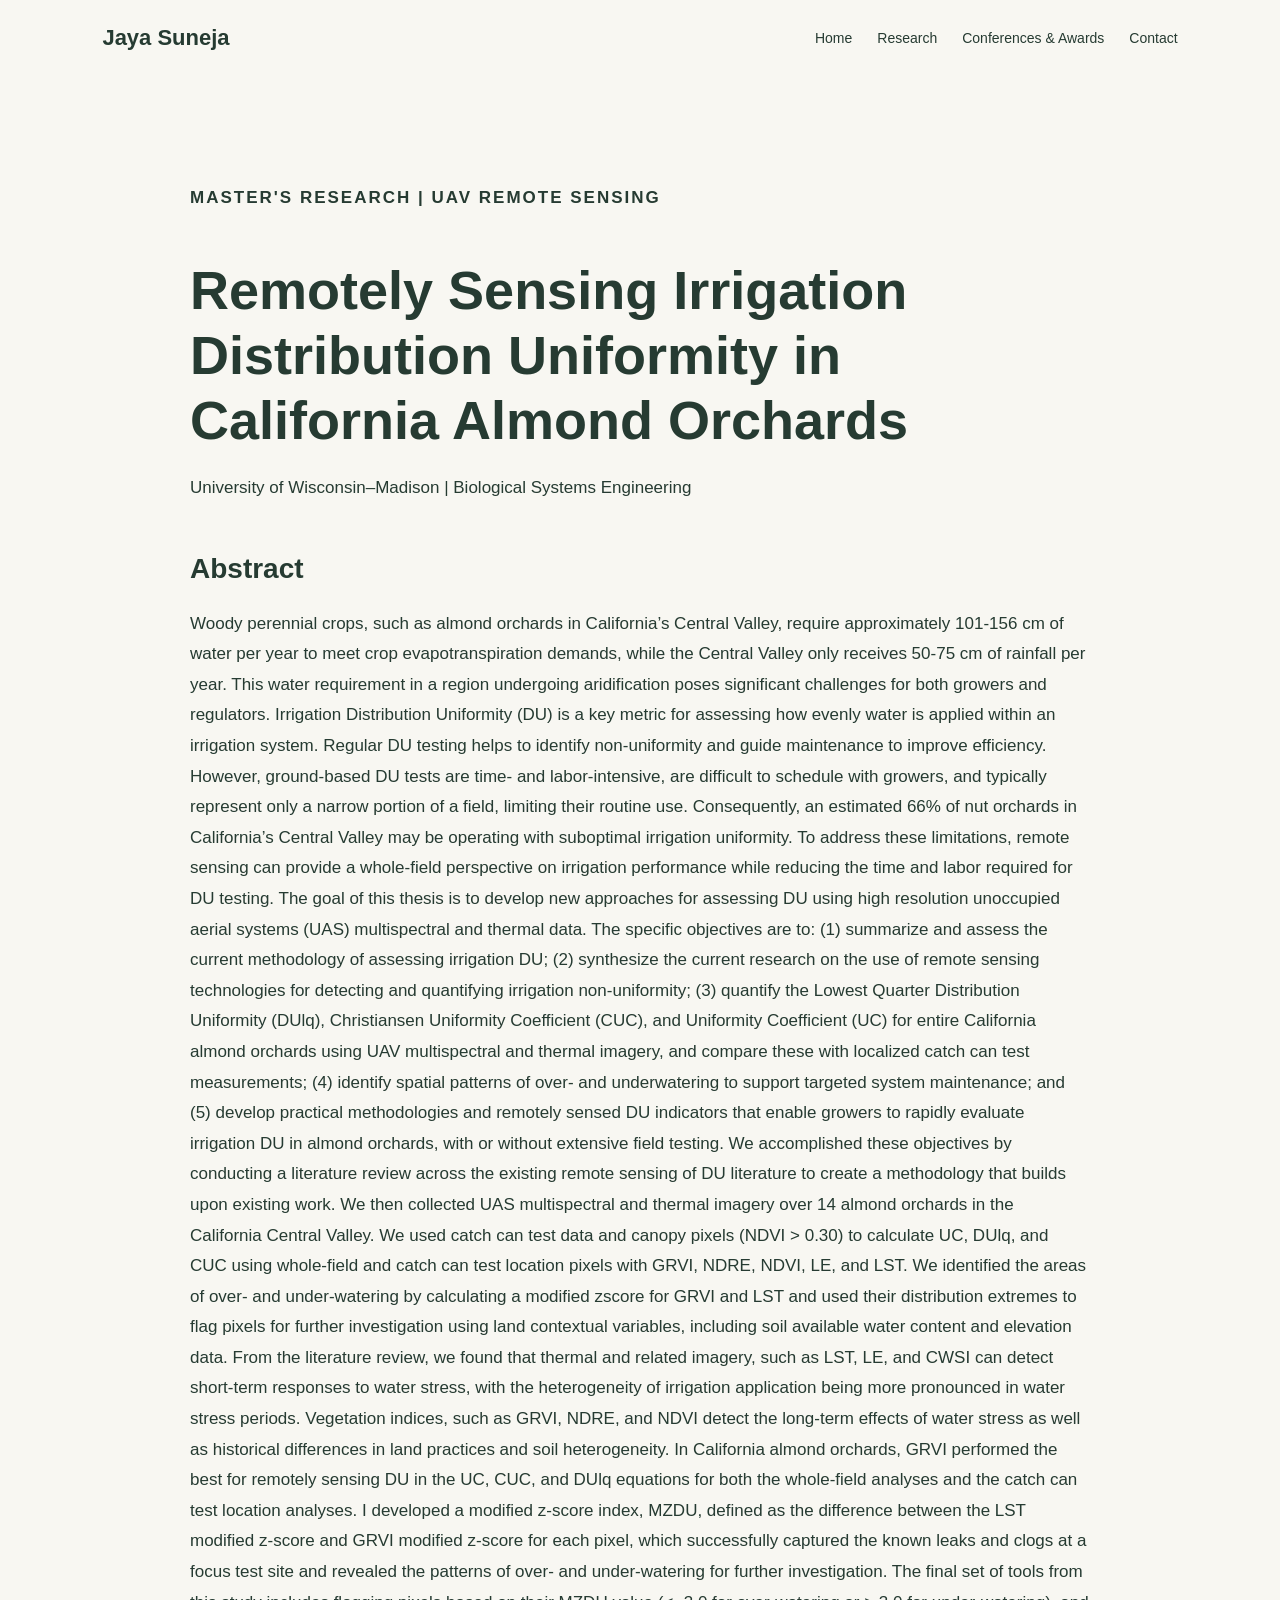
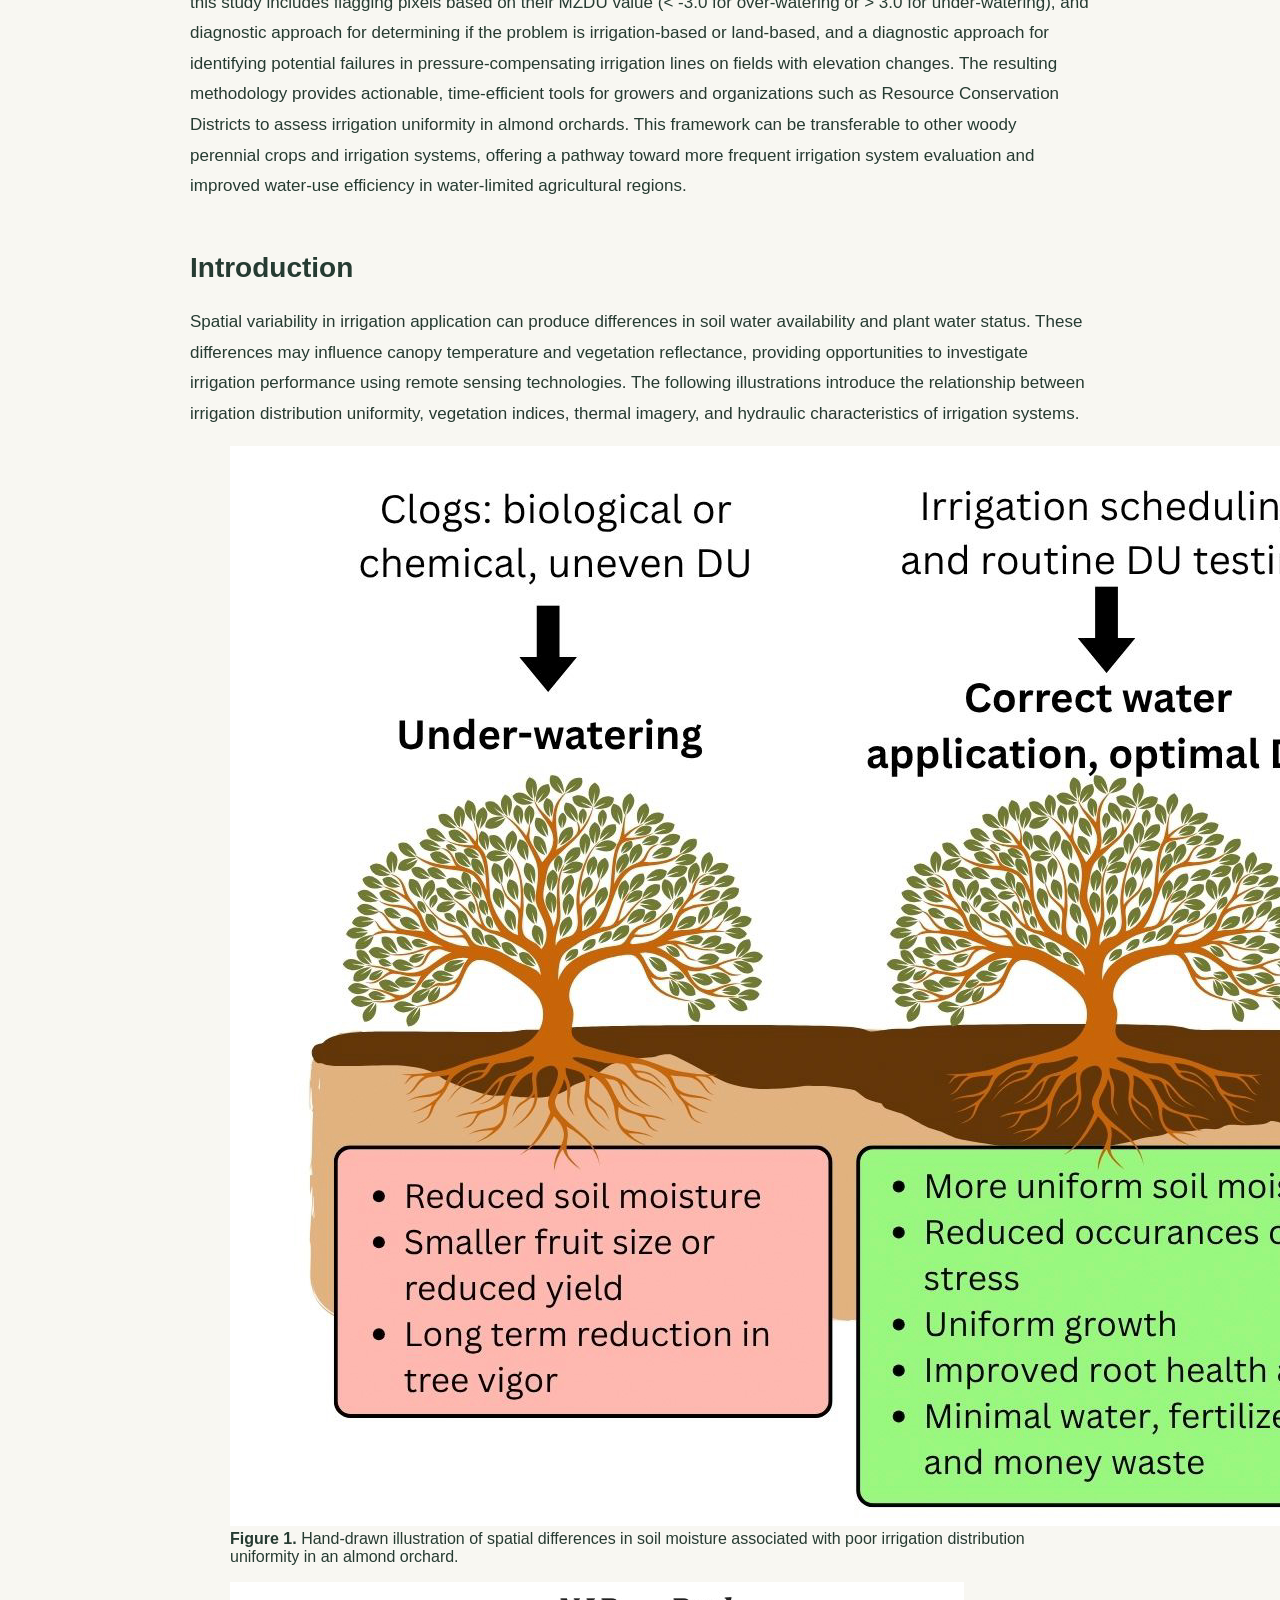
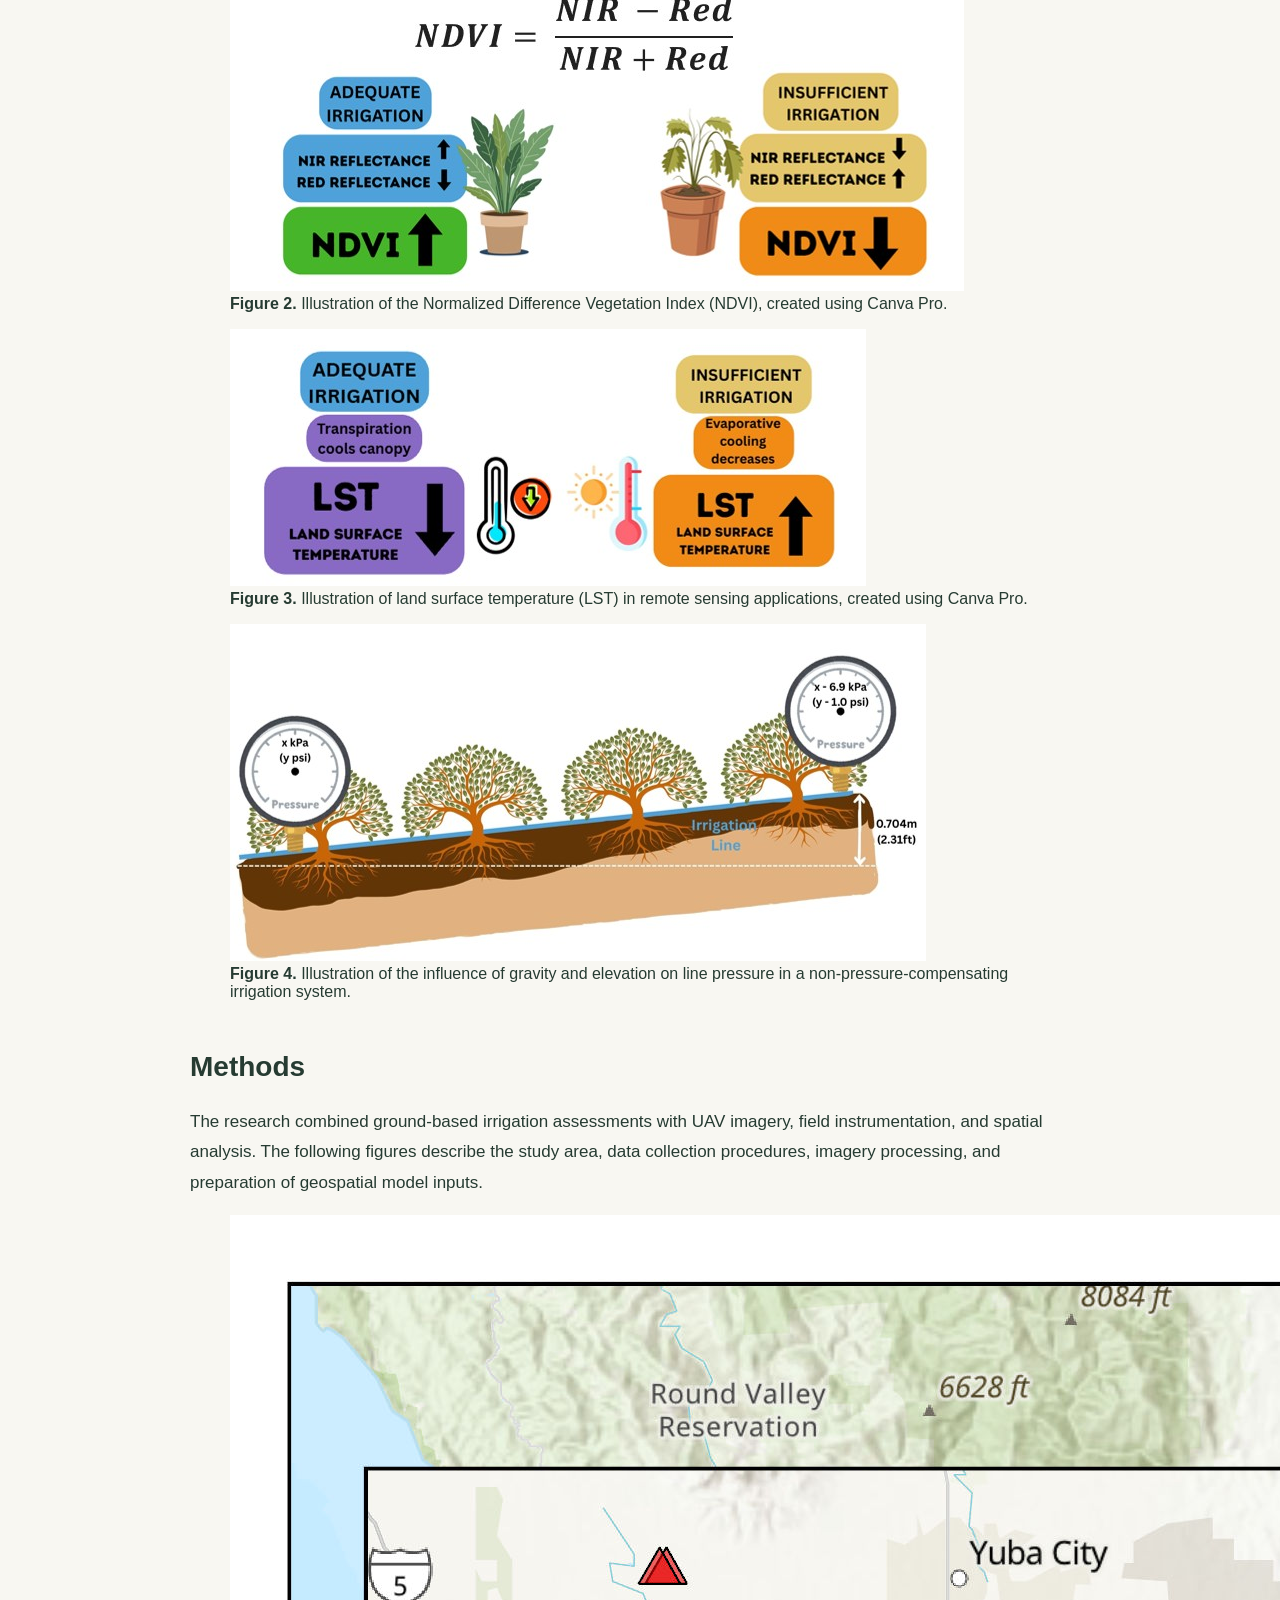
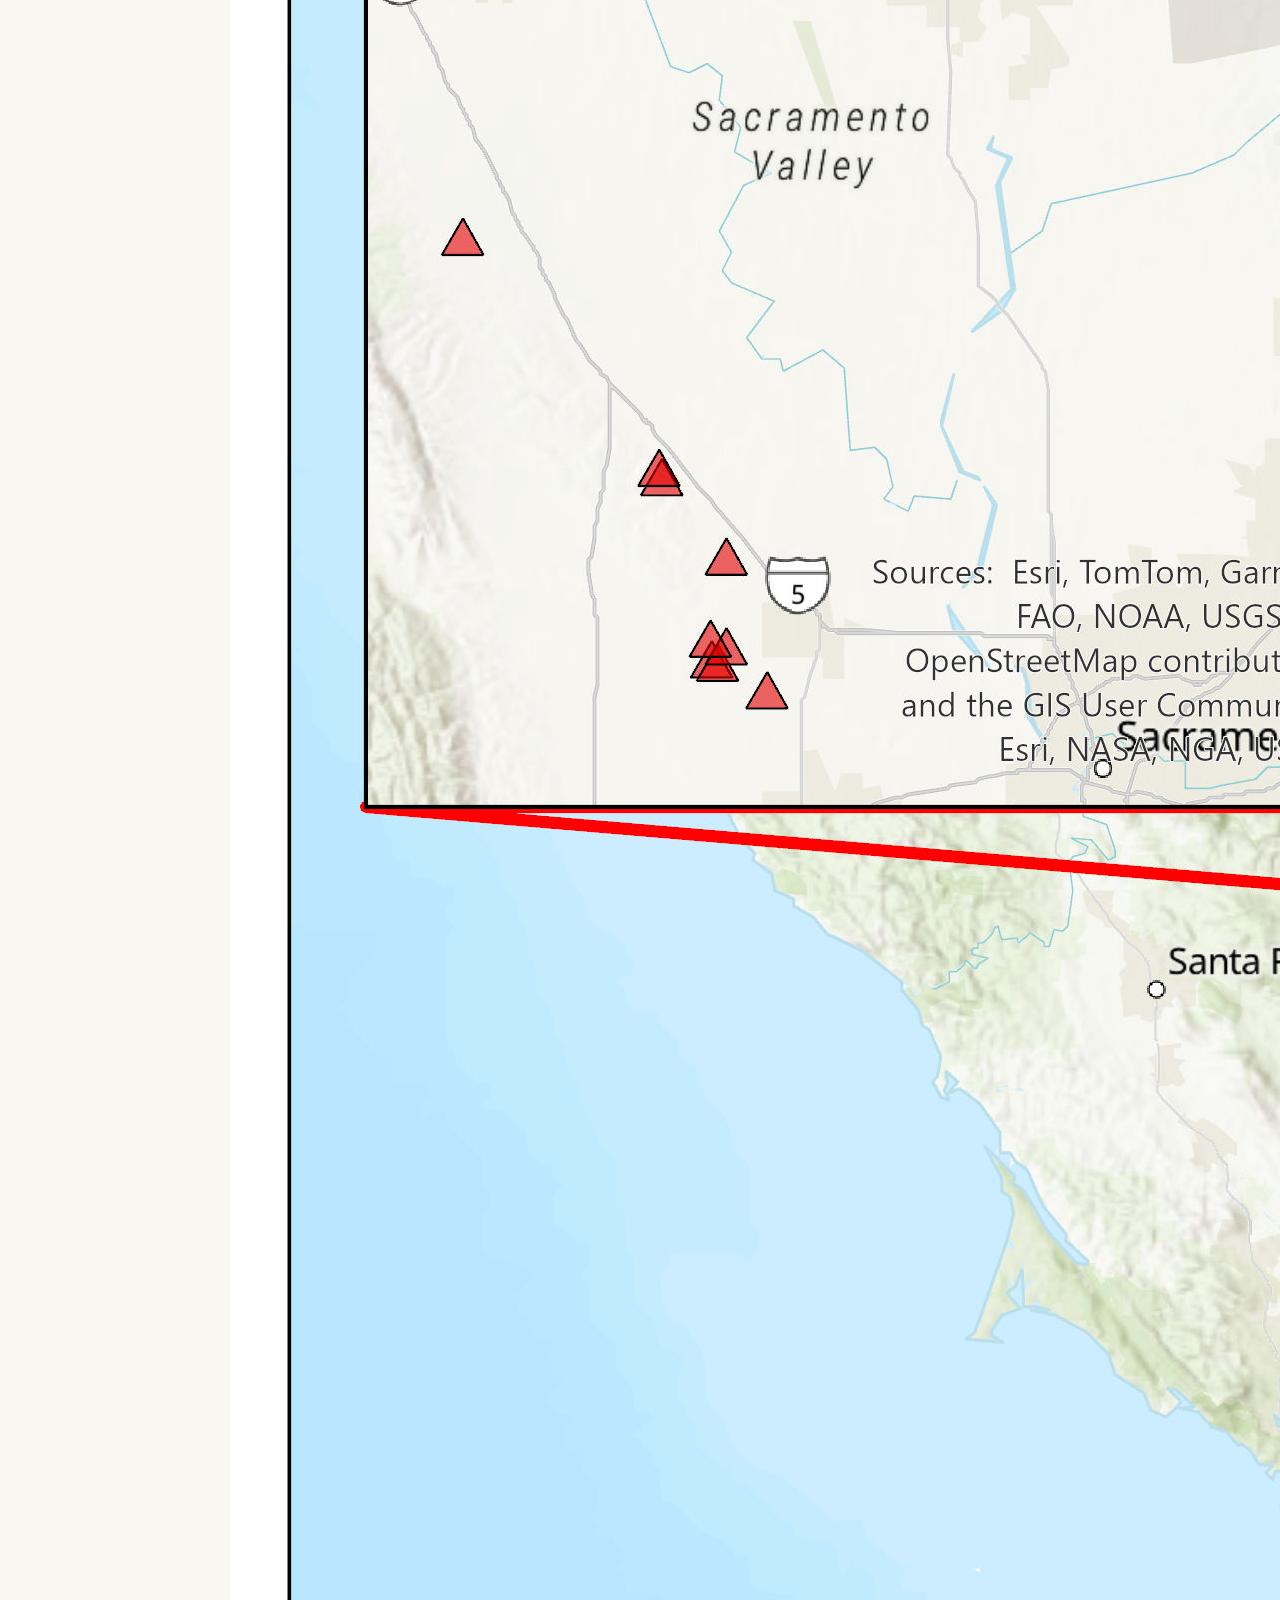
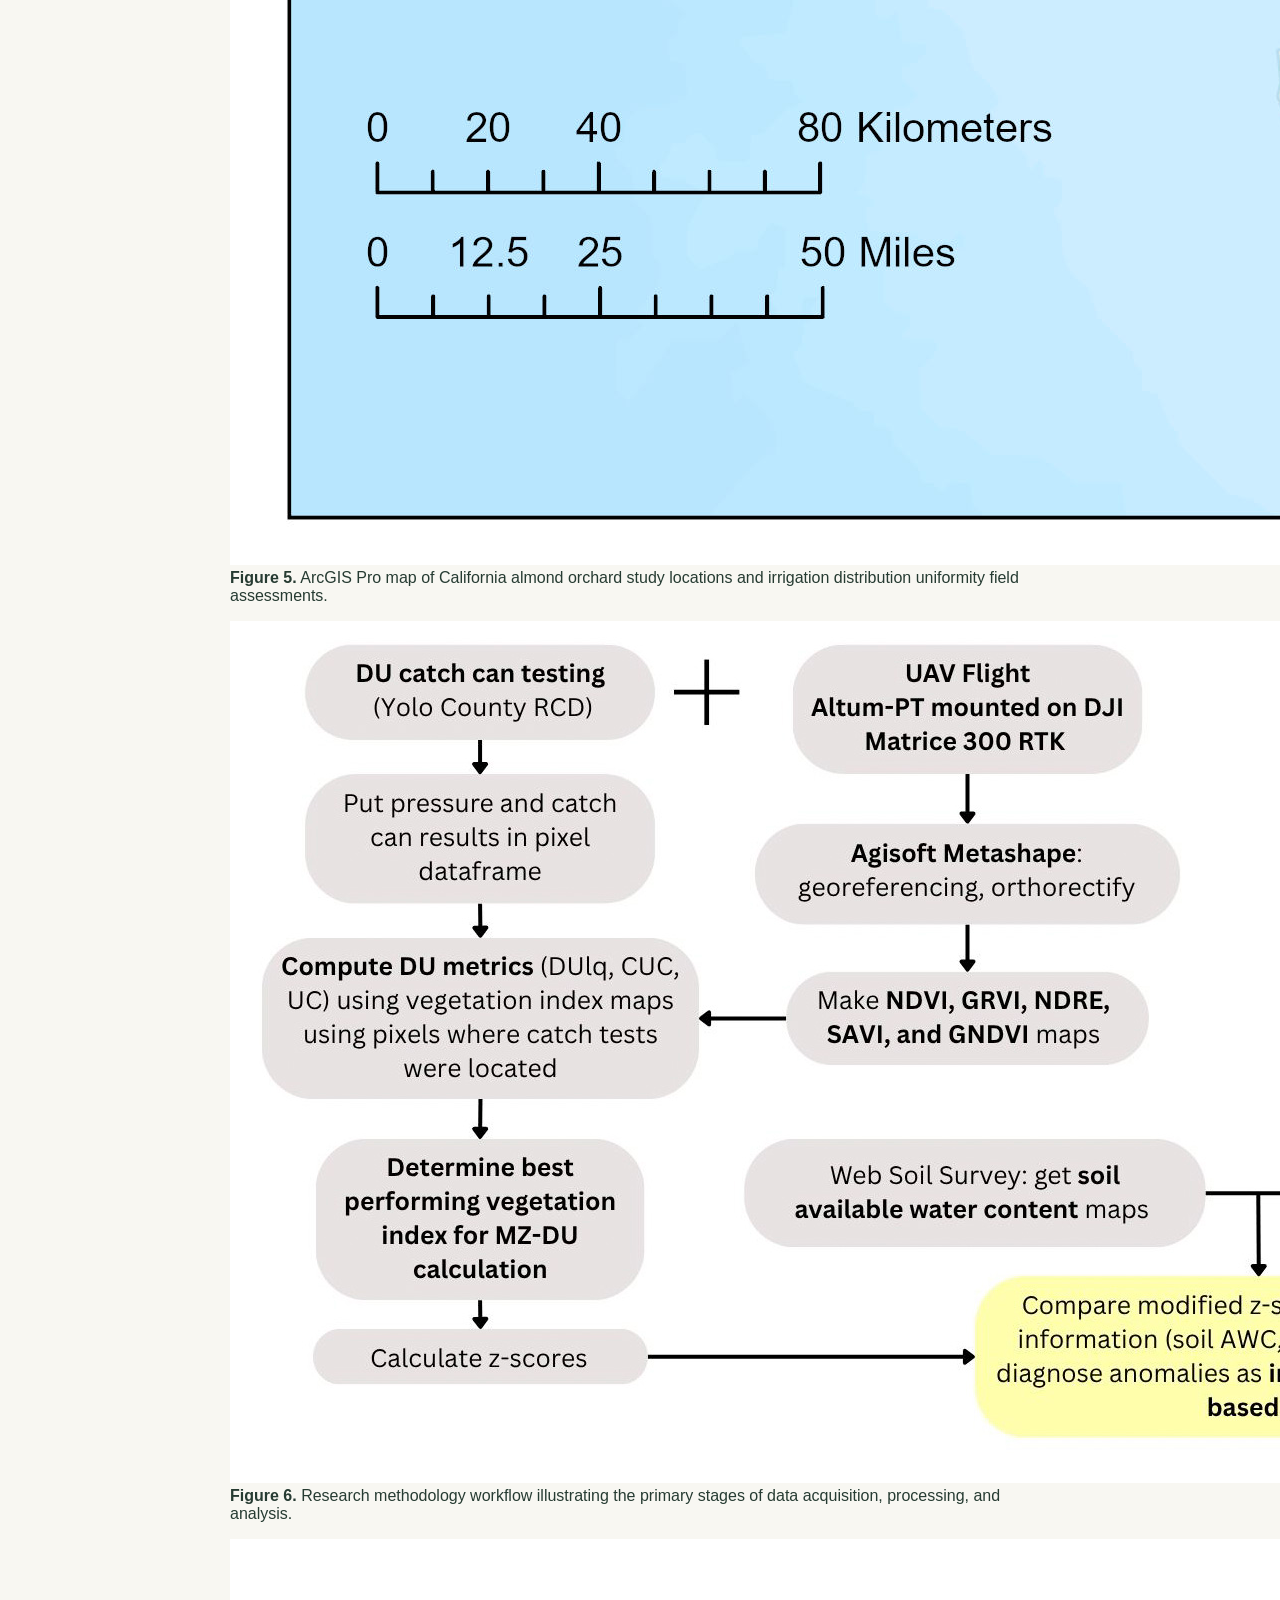
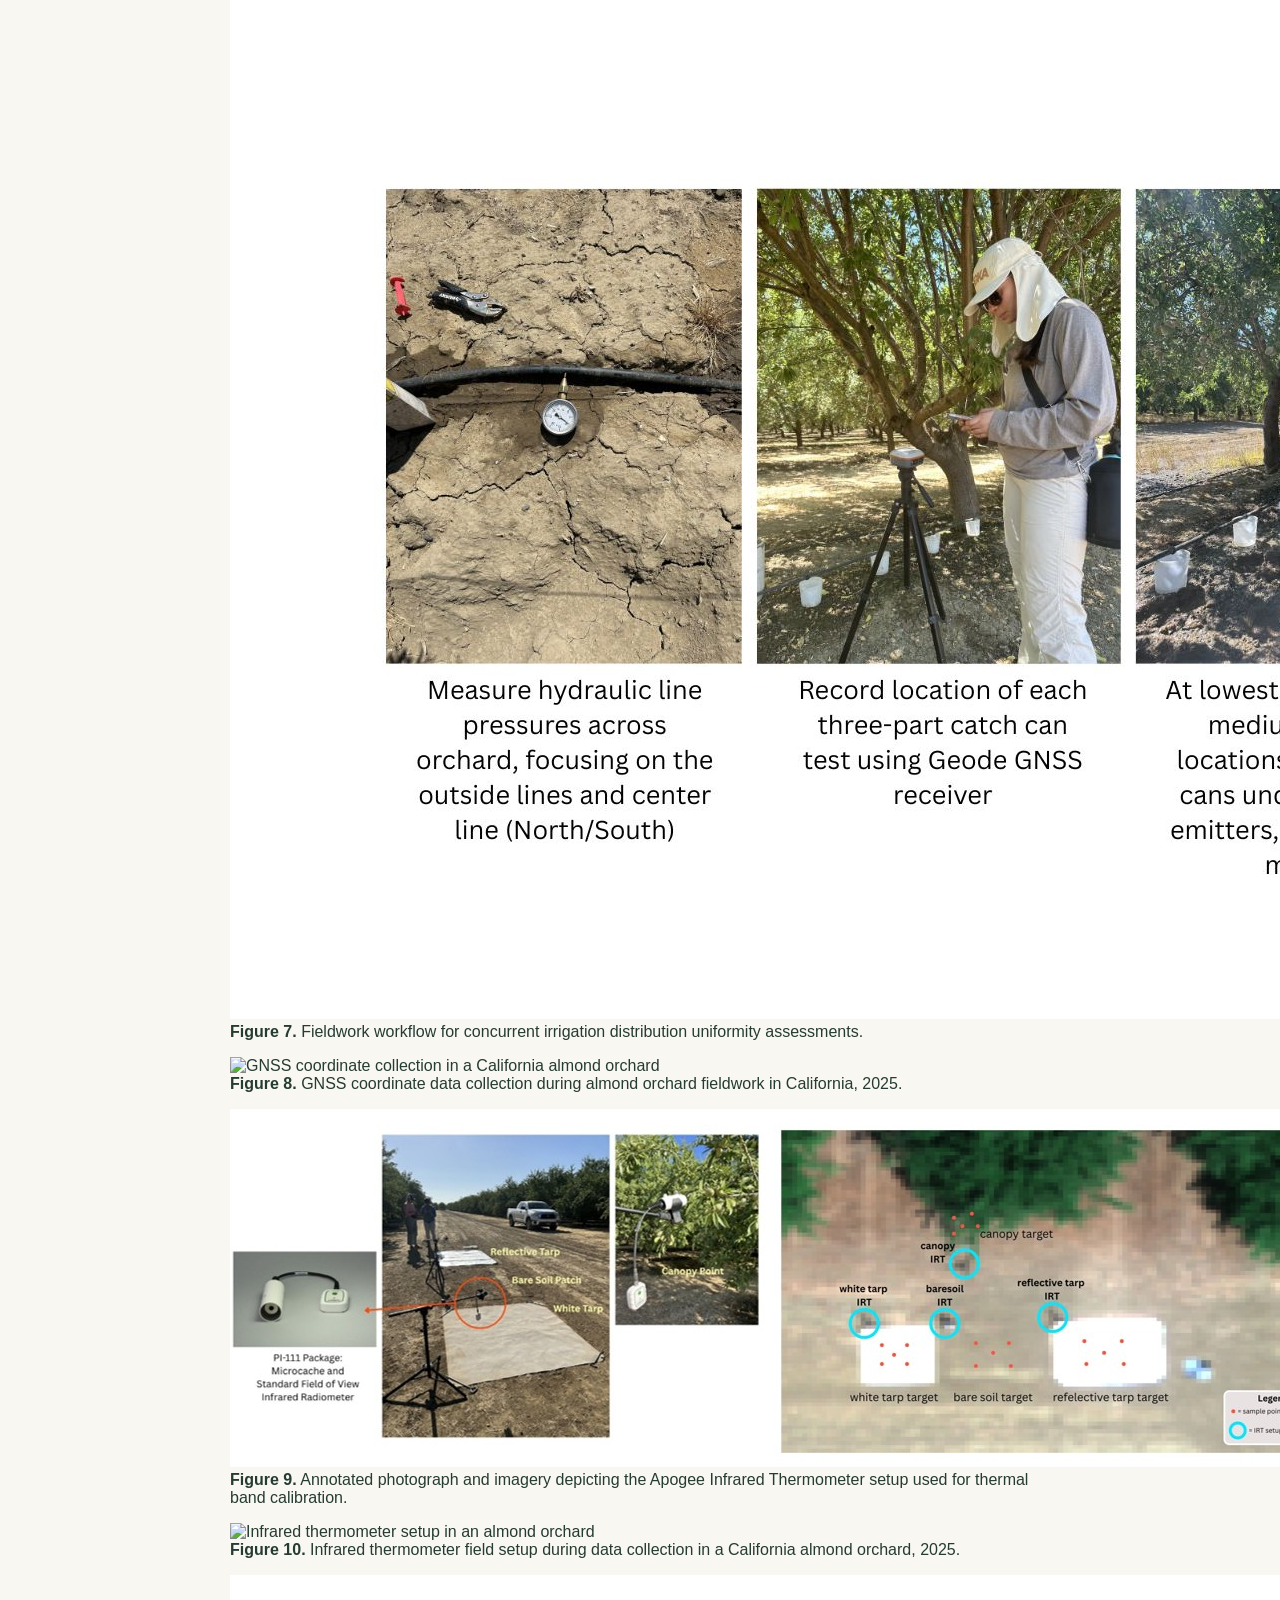
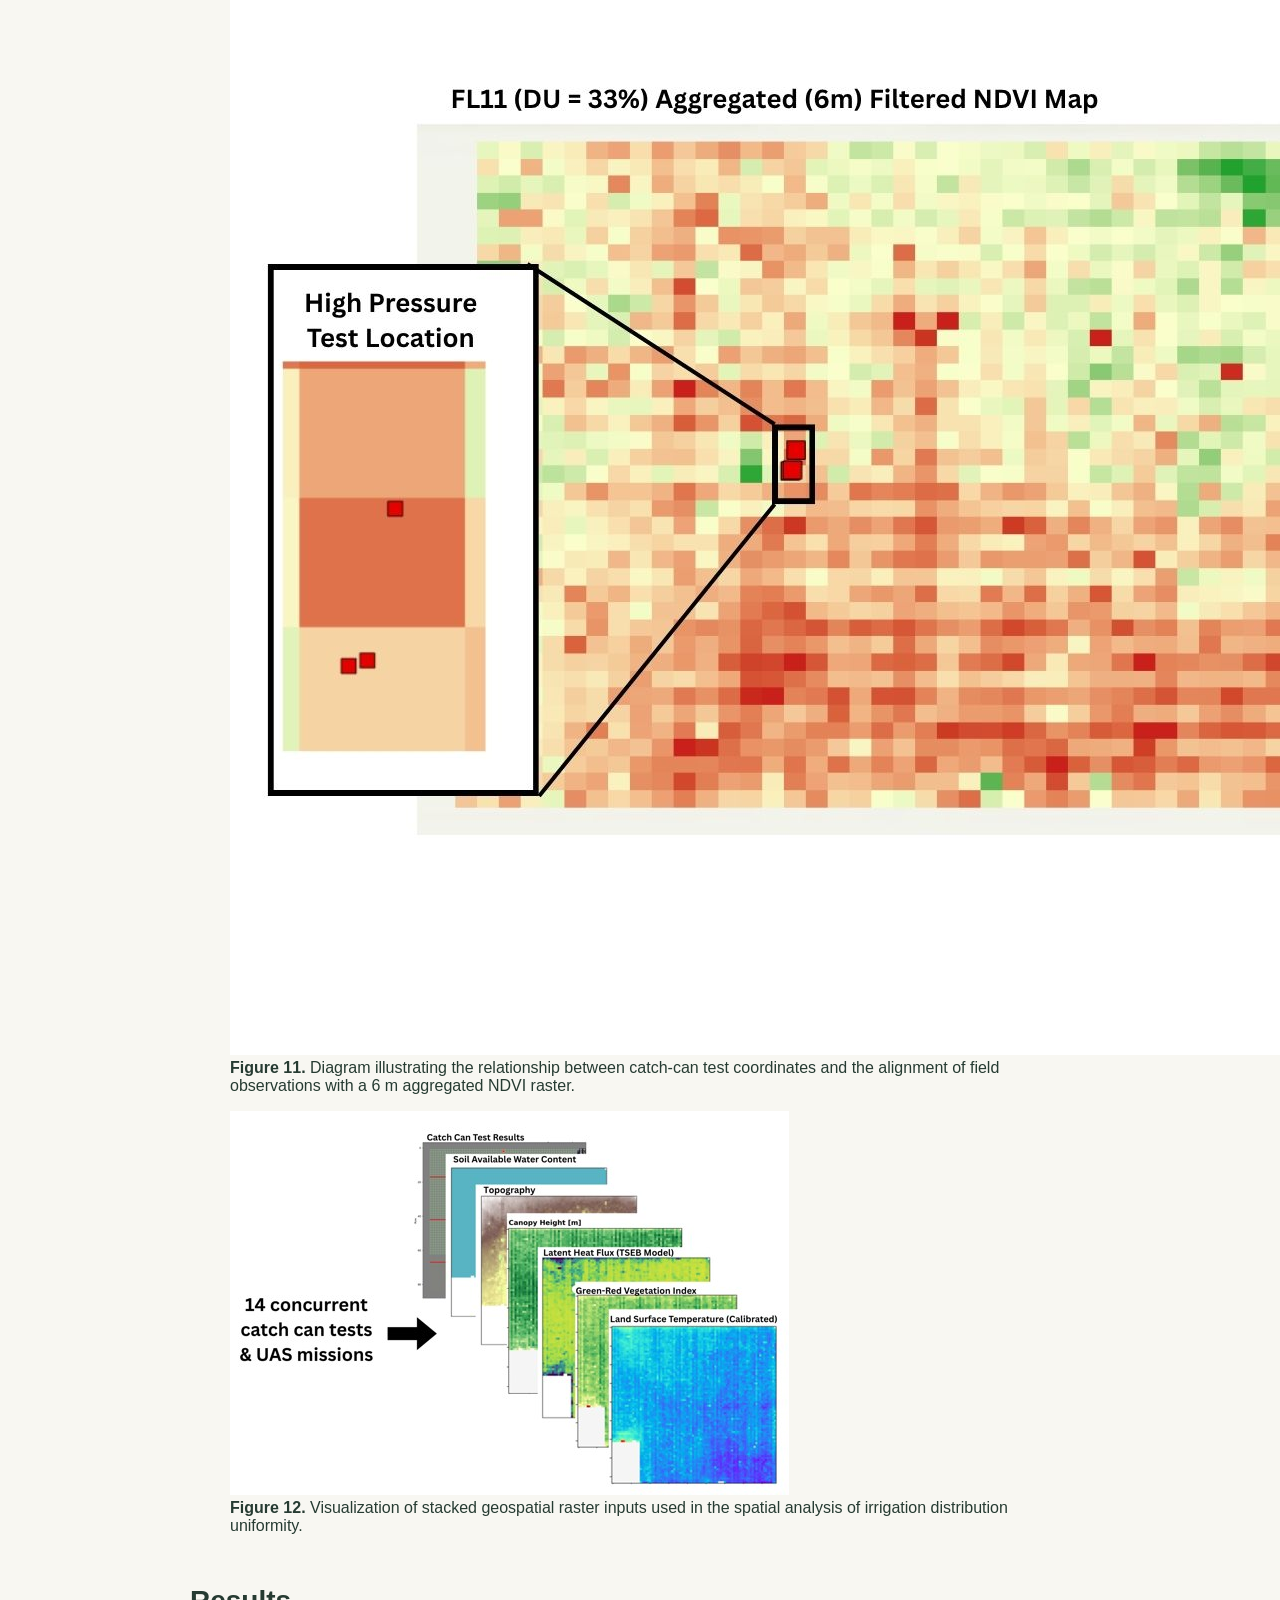
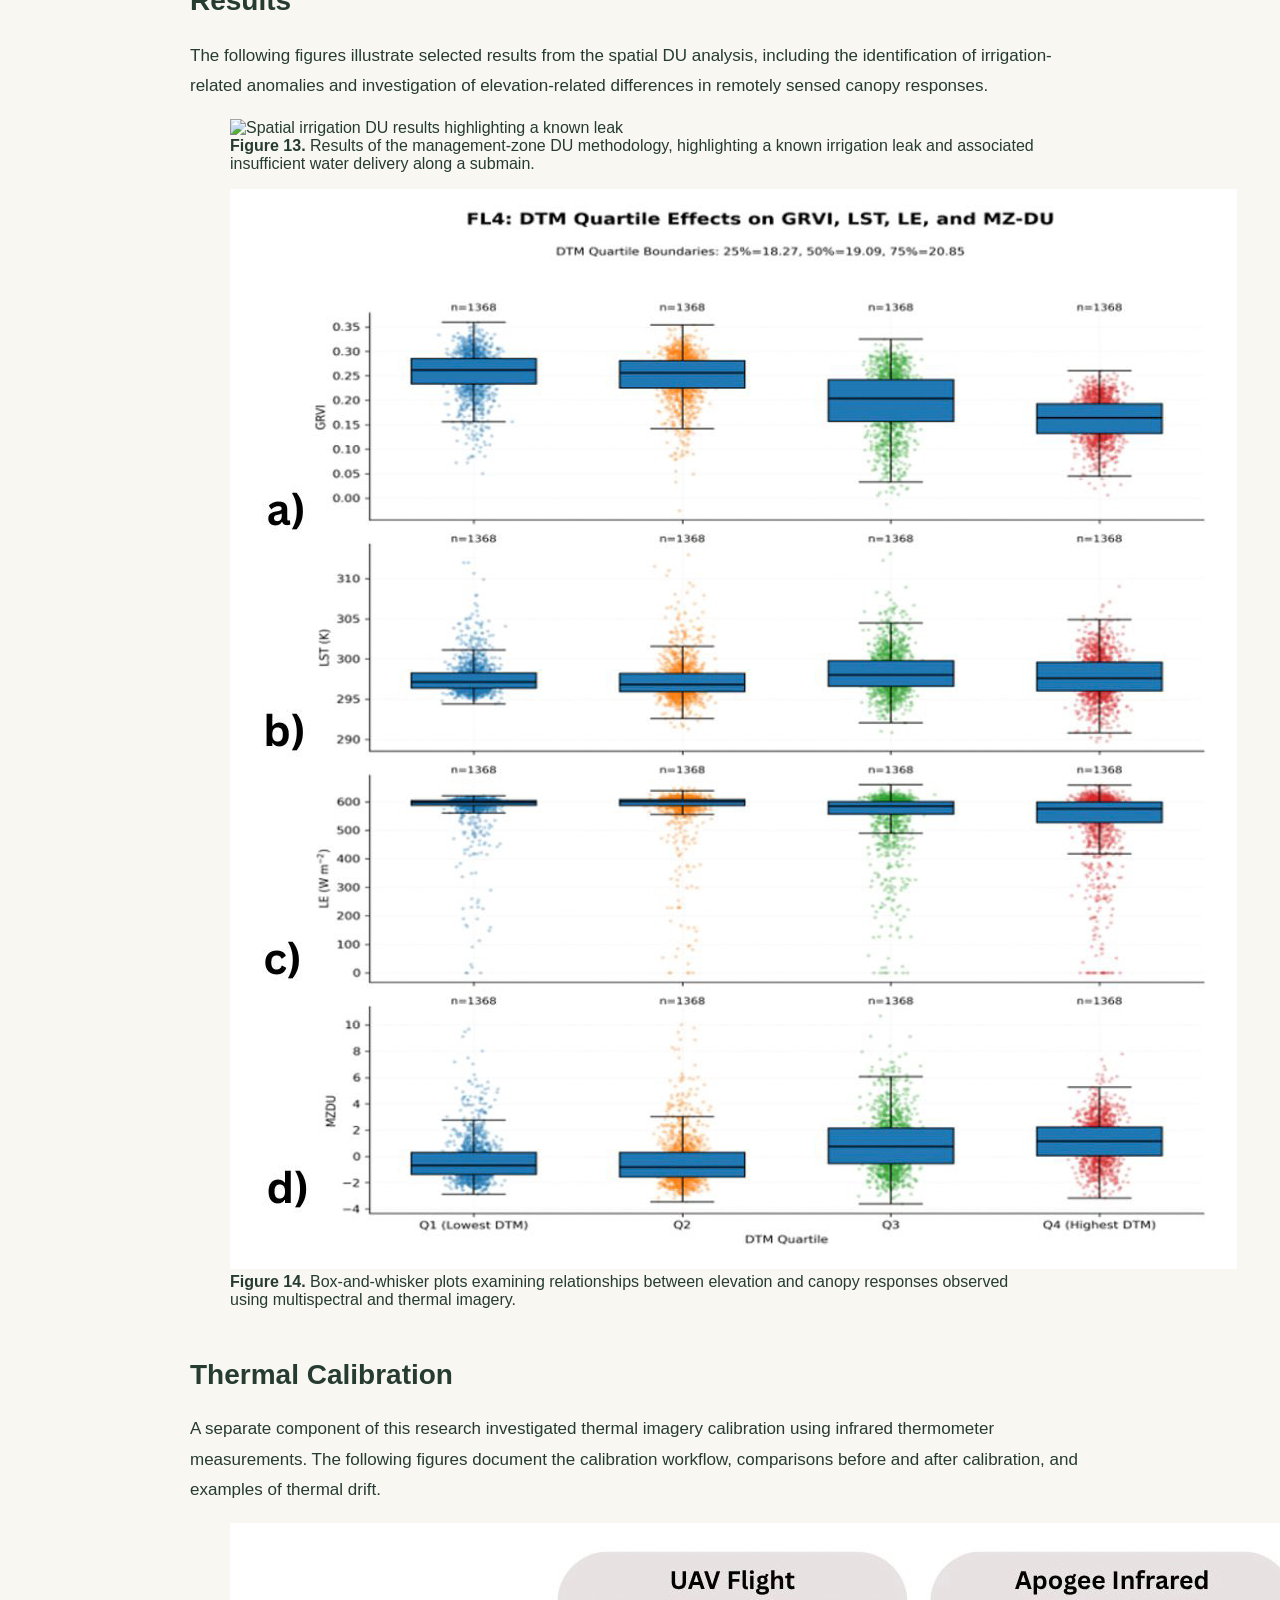
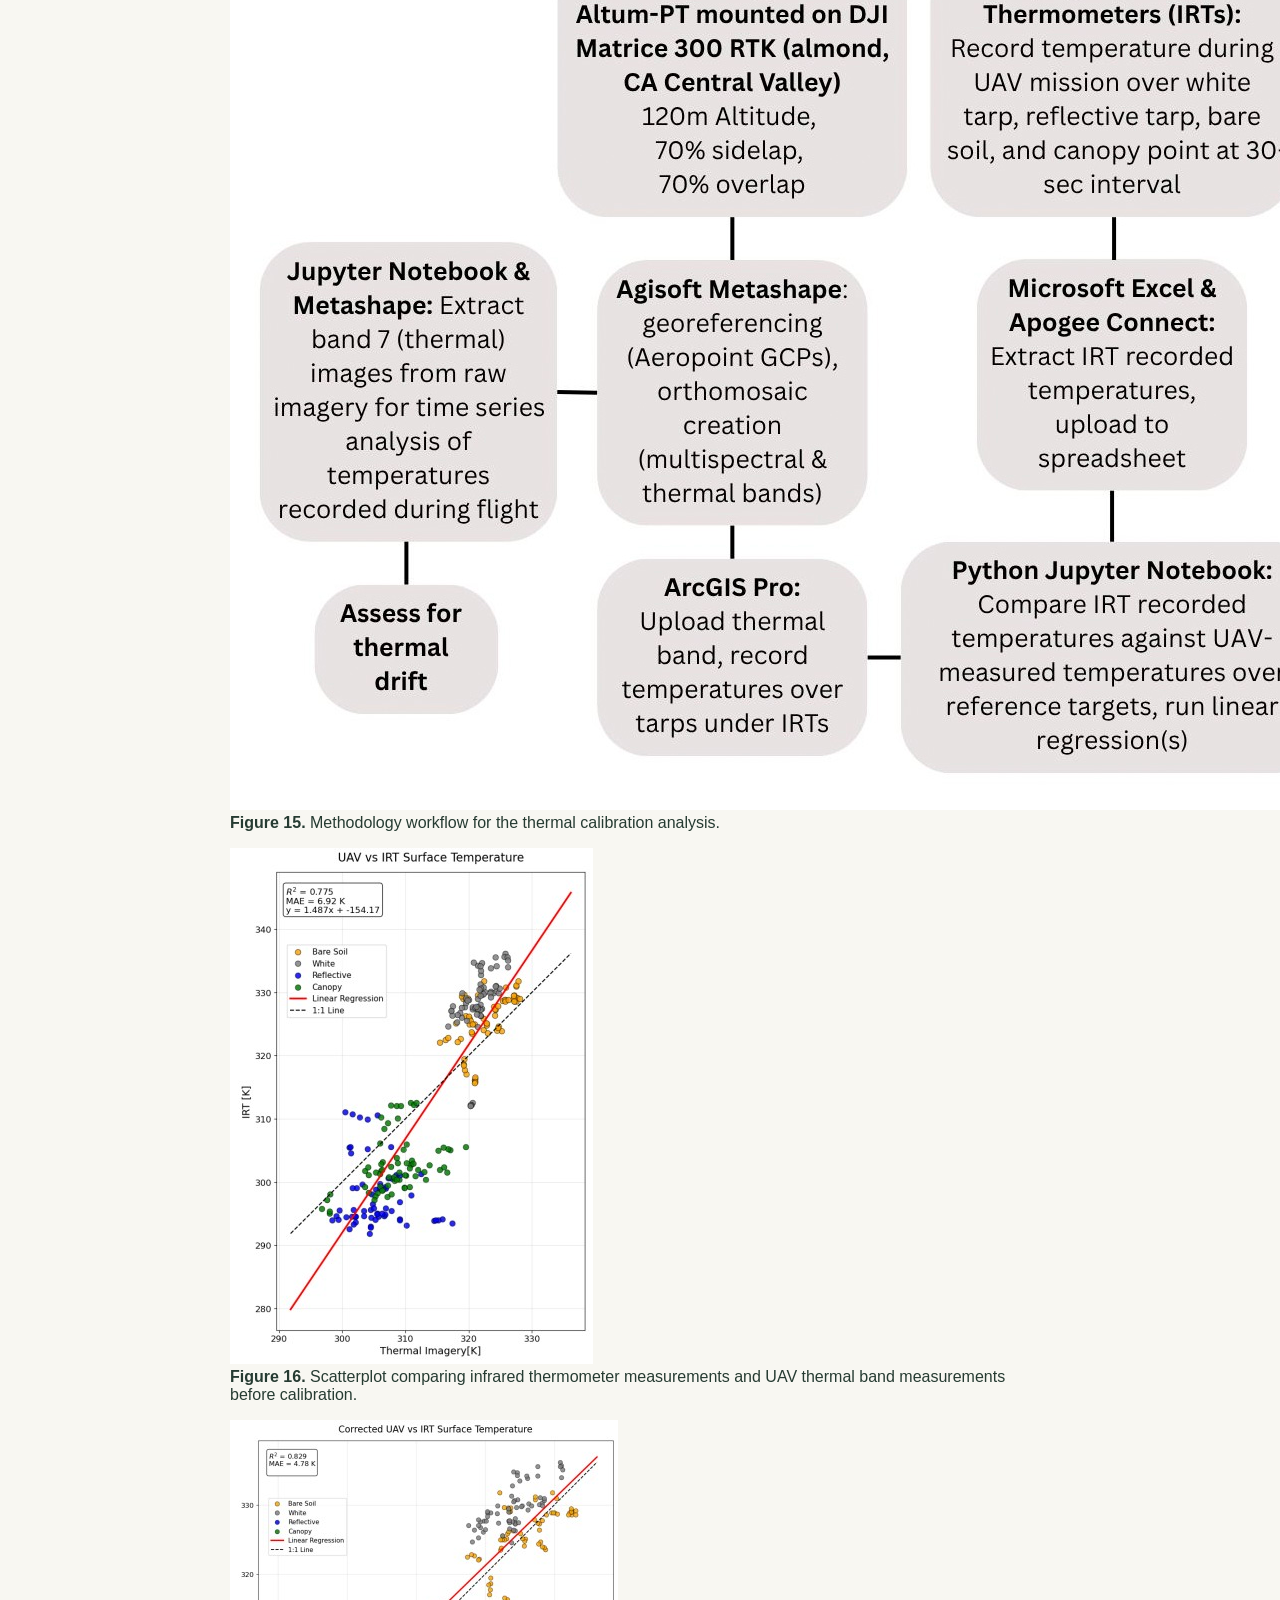
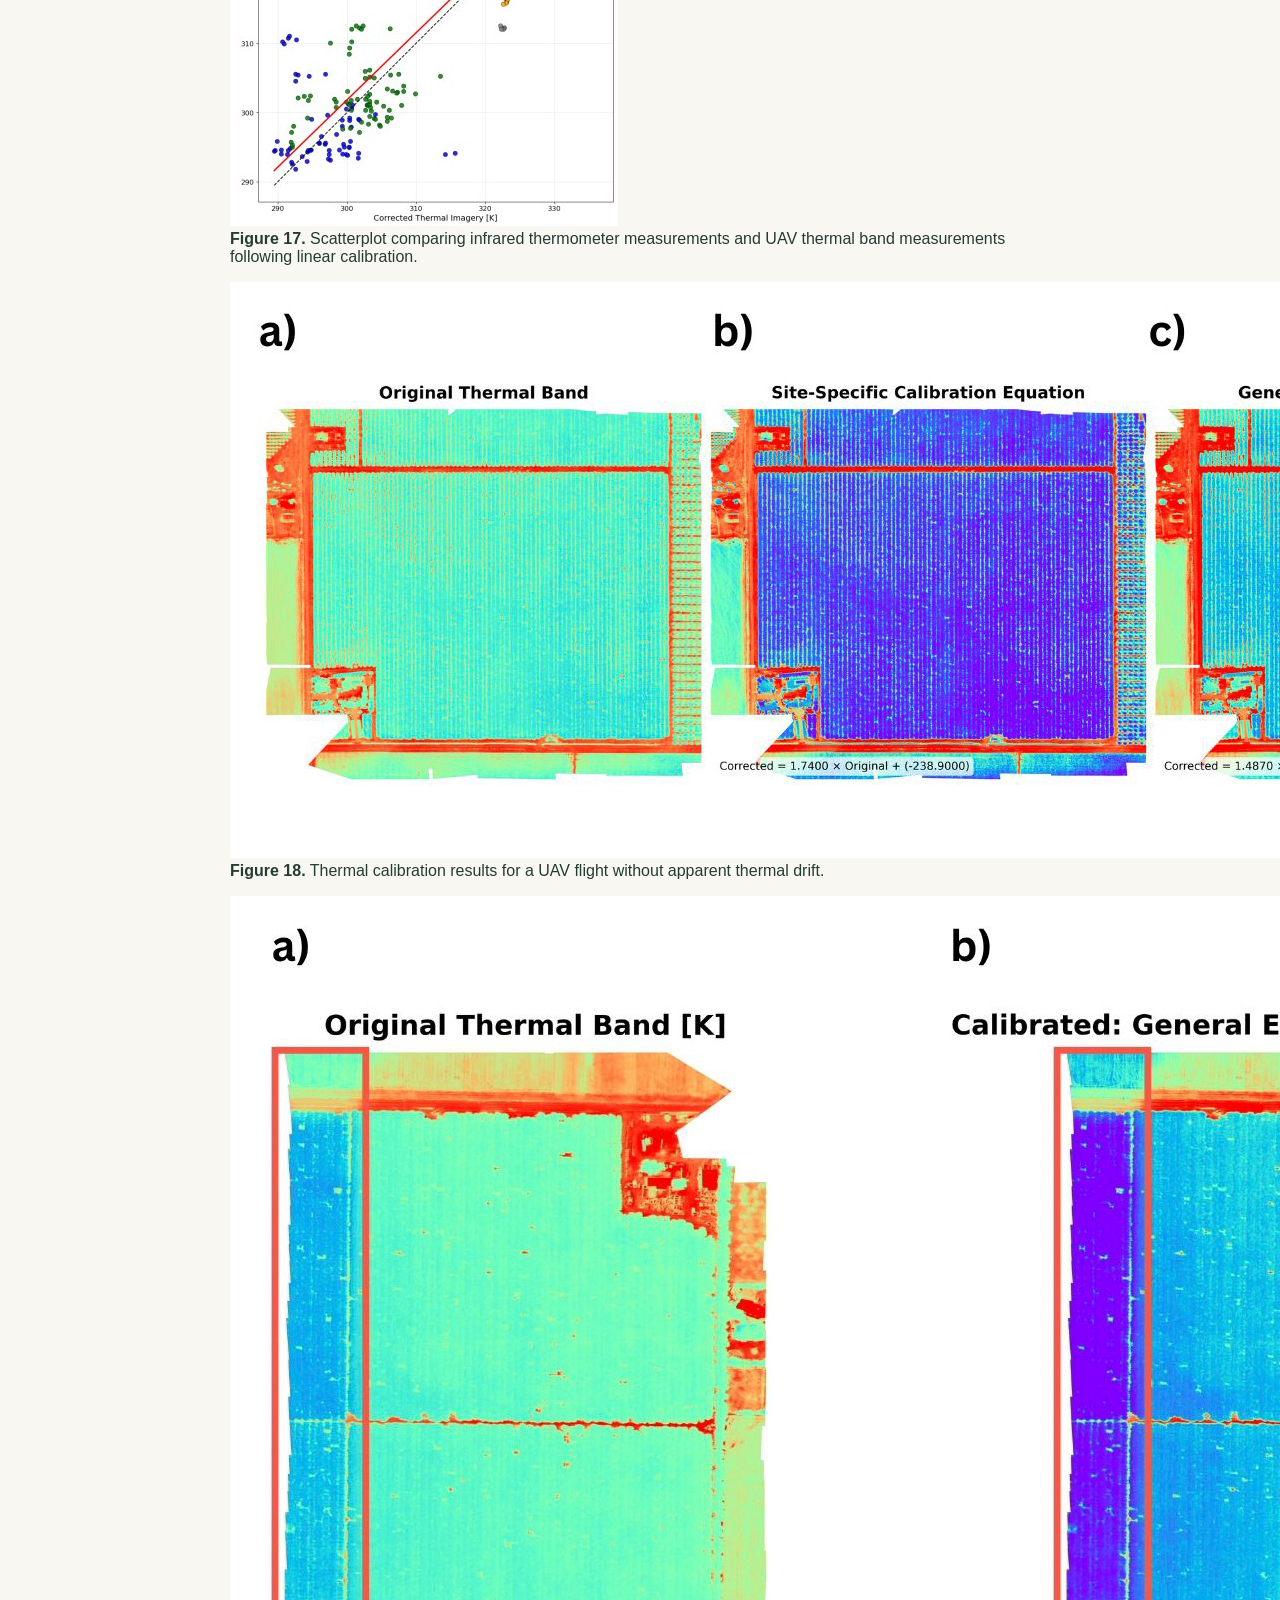
==== almond-irrigation.html @ bf44b56d "Update almond-irrigation.html" ====
<!DOCTYPE html>
<html lang="en">

<head>
  <meta charset="UTF-8">
  <meta name="viewport"
        content="width=device-width, initial-scale=1.0">

  <title>Master's Research | Jaya Suneja</title>

  <link rel="stylesheet" href="style.css">
</head>

<body>

  <!-- NAVIGATION -->
  <nav>
    <div class="logo">Jaya Suneja</div>

    <div class="nav-links">
      <a href="index.html">Home</a>
      <a href="index.html#research">Research</a>
      <a href="conferences.html">Conferences & Awards</a>
      <a href="index.html#contact">Contact</a>
    </div>
  </nav>

  <main>

    <section class="project-detail">

      <!-- RESEARCH TITLE -->

      <p class="eyebrow">
        MASTER'S RESEARCH | UAV REMOTE SENSING
      </p>

      <h1>
        Remotely Sensing Irrigation Distribution
        Uniformity in California Almond Orchards
      </h1>

      <p>
        University of Wisconsin–Madison |
        Biological Systems Engineering
      </p>


      <!-- ============================= -->
      <!-- ABSTRACT -->
      <!-- ============================= -->

      <h2>Abstract</h2>

      <p>
      Woody perennial crops, such as almond orchards in California’s Central Valley, require
      approximately 101-156 cm of water per year to meet crop evapotranspiration demands, while the
      Central Valley only receives 50-75 cm of rainfall per year. This water requirement in a region
      undergoing aridification poses significant challenges for both growers and regulators. Irrigation
      Distribution Uniformity (DU) is a key metric for assessing how evenly water is applied within an
      irrigation system. Regular DU testing helps to identify non-uniformity and guide maintenance to
      improve efficiency. However, ground-based DU tests are time- and labor-intensive, are difficult
      to schedule with growers, and typically represent only a narrow portion of a field, limiting their
      routine use. Consequently, an estimated 66% of nut orchards in California’s Central Valley may
      be operating with suboptimal irrigation uniformity.

      To address these limitations, remote sensing can provide a whole-field perspective on
      irrigation performance while reducing the time and labor required for DU testing. The goal of
      this thesis is to develop new approaches for assessing DU using high resolution unoccupied
      aerial systems (UAS) multispectral and thermal data. The specific objectives are to: (1)
      summarize and assess the current methodology of assessing irrigation DU; (2) synthesize the
      current research on the use of remote sensing technologies for detecting and quantifying
      irrigation non-uniformity; (3) quantify the Lowest Quarter Distribution Uniformity (DUlq),
      Christiansen Uniformity Coefficient (CUC), and Uniformity Coefficient (UC) for entire
      California almond orchards using UAV multispectral and thermal imagery, and compare these
      with localized catch can test measurements; (4) identify spatial patterns of over- and underwatering 
      to support targeted system maintenance; and (5) develop practical methodologies and
      remotely sensed DU indicators that enable growers to rapidly evaluate irrigation DU in almond
      orchards, with or without extensive field testing.
        
      We accomplished these objectives by conducting a literature review across the existing
      remote sensing of DU literature to create a methodology that builds upon existing work. We then
      collected UAS multispectral and thermal imagery over 14 almond orchards in the California
      Central Valley. We used catch can test data and canopy pixels (NDVI > 0.30) to calculate UC,
      DUlq, and CUC using whole-field and catch can test location pixels with GRVI, NDRE, NDVI,
      LE, and LST. We identified the areas of over- and under-watering by calculating a modified zscore for 
      GRVI and LST and used their distribution extremes to flag pixels for further investigation using land 
      contextual variables, including soil available water content and elevation data.
        
      From the literature review, we found that thermal and related imagery, such as LST, LE,
      and CWSI can detect short-term responses to water stress, with the heterogeneity of irrigation
      application being more pronounced in water stress periods. Vegetation indices, such as GRVI,
      NDRE, and NDVI detect the long-term effects of water stress as well as historical differences in
      land practices and soil heterogeneity. In California almond orchards, GRVI performed the best
      for remotely sensing DU in the UC, CUC, and DUlq equations for both the whole-field analyses
      and the catch can test location analyses. I developed a modified z-score index, MZDU, defined
      as the difference between the LST modified z-score and GRVI modified z-score for each pixel,
      which successfully captured the known leaks and clogs at a focus test site and revealed the
      patterns of over- and under-watering for further investigation. The final set of tools from this
      study includes flagging pixels based on their MZDU value (< -3.0 for over-watering or > 3.0 for
      under-watering), and diagnostic approach for determining if the problem is irrigation-based or
      land-based, and a diagnostic approach for identifying potential failures in pressure-compensating
      irrigation lines on fields with elevation changes.
  
      The resulting methodology provides actionable, time-efficient tools for growers and
      organizations such as Resource Conservation Districts to assess irrigation uniformity in almond
      orchards. This framework can be transferable to other woody perennial crops and irrigation
      systems, offering a pathway toward more frequent irrigation system evaluation and improved
      water-use efficiency in water-limited agricultural regions.
      </p>


      <!-- ============================= -->
      <!-- INTRODUCTION -->
      <!-- ============================= -->

      <h2>Introduction</h2>

      <p>
        Spatial variability in irrigation
        application can produce differences in
        soil water availability and plant water
        status. These differences may influence
        canopy temperature and vegetation
        reflectance, providing opportunities
        to investigate irrigation performance
        using remote sensing technologies.
        The following illustrations introduce
        the relationship between irrigation
        distribution uniformity, vegetation
        indices, thermal imagery, and hydraulic
        characteristics of irrigation systems.
      </p>


      <!-- Figure 1: DU Illustration -->
      <figure class="thesis-figure">
        <img
          src="images/almond-irrigation/du_illustration.jpg"
          alt="Illustration of uneven soil moisture
               in an almond orchard"
          loading="lazy"
        >

        <figcaption>
          <strong>Figure 1.</strong>
          Hand-drawn illustration of spatial
          differences in soil moisture associated
          with poor irrigation distribution
          uniformity in an almond orchard.
        </figcaption>
      </figure>


      <!-- Figure 2: NDVI Illustration -->
      <figure class="thesis-figure">
        <img
          src="images/almond-irrigation/ndvi_illustration.jpg"
          alt="Illustration of NDVI and vegetation
               reflectance"
          loading="lazy"
        >

        <figcaption>
          <strong>Figure 2.</strong>
          Illustration of the Normalized Difference
          Vegetation Index (NDVI), created using
          Canva Pro.
        </figcaption>
      </figure>


      <!-- Figure 3: LST Illustration -->
      <figure class="thesis-figure">
        <img
          src="images/almond-irrigation/lst_illustration.jpg"
          alt="Illustration of land surface
               temperature"
          loading="lazy"
        >

        <figcaption>
          <strong>Figure 3.</strong>
          Illustration of land surface temperature
          (LST) in remote sensing applications,
          created using Canva Pro.
        </figcaption>
      </figure>


      <!-- Figure 4: Bernoulli Illustration -->
      <figure class="thesis-figure">
        <img
          src="images/almond-irrigation/bernoulli_illustration.jpg"
          alt="Illustration of the change in pressure along a drip line lateral in a micro-irrigation 
          system with elevation change. (Left) x kPa (or y psi) decreases to x-6.9 kPa (or y – 1 psi) on the
          right after a 0.704 m or 2.31ft increase in elevation. "
          loading="lazy"
        >

        <figcaption>
          <strong>Figure 4.</strong>
          Illustration of the influence of
          gravity and elevation on line pressure
          in a non-pressure-compensating
          irrigation system.
        </figcaption>
      </figure>



      <!-- ============================= -->
      <!-- METHODS -->
      <!-- ============================= -->

      <h2>Methods</h2>

      <p>
        The research combined ground-based
        irrigation assessments with UAV imagery,
        field instrumentation, and spatial
        analysis. The following figures describe
        the study area, data collection procedures,
        imagery processing, and preparation of
        geospatial model inputs.
      </p>


      <!-- Figure 5: California Study Area -->
      <figure class="thesis-figure">
        <img
          src="images/almond-irrigation/CA_map.jpg"
          alt="California study area map showing
               almond orchard locations"
          loading="lazy"
        >

        <figcaption>
          <strong>Figure 5.</strong>
          ArcGIS Pro map of California almond
          orchard study locations and
          irrigation distribution uniformity
          field assessments.
        </figcaption>
      </figure>


      <!-- Figure 6: Thesis Workflow -->
      <figure class="thesis-figure">
        <img
          src="images/almond-irrigation/thesis_workflow.jpg"
          alt="Research methodology workflow"
          loading="lazy"
        >

        <figcaption>
          <strong>Figure 6.</strong>
          Research methodology workflow
          illustrating the primary stages
          of data acquisition, processing,
          and analysis.
        </figcaption>
      </figure>


      <!-- Figure 7: DU Field Testing -->
      <figure class="thesis-figure">
        <img
          src="images/almond-irrigation/du_test.jpg"
          alt="Fieldwork workflow for irrigation
               distribution uniformity assessment"
          loading="lazy"
        >

        <figcaption>
          <strong>Figure 7.</strong>
          Fieldwork workflow for concurrent
          irrigation distribution uniformity
          assessments.
        </figcaption>
      </figure>


      <!-- Figure 8: GNSS Fieldwork -->
      <figure class="thesis-figure">
        <img
          src="images/almond-irrigation/gnss_fieldphoto.jpg"
          alt="GNSS coordinate collection
               in a California almond orchard"
          loading="lazy"
        >

        <figcaption>
          <strong>Figure 8.</strong>
          GNSS coordinate data collection
          during almond orchard fieldwork
          in California, 2025.
        </figcaption>
      </figure>


      <!-- Figure 9: IRT Setup -->
      <figure class="thesis-figure">
        <img
          src="images/almond-irrigation/irt_setup.jpg"
          alt="Annotated Apogee infrared
               thermometer setup"
          loading="lazy"
        >

        <figcaption>
          <strong>Figure 9.</strong>
          Annotated photograph and imagery
          depicting the Apogee Infrared
          Thermometer setup used for thermal
          band calibration.
        </figcaption>
      </figure>


      <!-- Figure 10: IRT Field Photograph -->
      <figure class="thesis-figure">
        <img
          src="images/almond-irrigation/irt_fieldphoto.jpg"
          alt="Infrared thermometer setup
               in an almond orchard"
          loading="lazy"
        >

        <figcaption>
          <strong>Figure 10.</strong>
          Infrared thermometer field setup
          during data collection in a
          California almond orchard, 2025.
        </figcaption>
      </figure>


      <!-- Figure 11: DU Method Alignment -->
      <figure class="thesis-figure">
        <img
          src="images/almond-irrigation/du_methods_1.jpg"
          alt="Catch can test coordinates aligned
               with aggregated NDVI raster"
          loading="lazy"
        >

        <figcaption>
          <strong>Figure 11.</strong>
          Diagram illustrating the relationship
          between catch-can test coordinates
          and the alignment of field observations
          with a 6 m aggregated NDVI raster.
        </figcaption>
      </figure>


      <!-- Figure 12: Stacked Rasters -->
      <figure class="thesis-figure">
        <img
          src="images/almond-irrigation/stacked_rasters.jpg"
          alt="Stacked raster inputs for
               spatial DU analysis"
          loading="lazy"
        >

        <figcaption>
          <strong>Figure 12.</strong>
          Visualization of stacked geospatial
          raster inputs used in the spatial
          analysis of irrigation distribution
          uniformity.
        </figcaption>
      </figure>



      <!-- ============================= -->
      <!-- RESULTS -->
      <!-- ============================= -->

      <h2>Results</h2>

      <p>
        The following figures illustrate
        selected results from the spatial DU
        analysis, including the identification
        of irrigation-related anomalies and
        investigation of elevation-related
        differences in remotely sensed
        canopy responses.
      </p>


      <!-- Figure 13: Management Zone DU -->
      <figure class="thesis-figure">
        <img
          src="images/almond-irrigation/mz_DU.jpg"
          alt="Spatial irrigation DU results
               highlighting a known leak"
          loading="lazy"
        >

        <figcaption>
          <strong>Figure 13.</strong>
          Results of the management-zone DU
          methodology, highlighting a known
          irrigation leak and associated
          insufficient water delivery
          along a submain.
        </figcaption>
      </figure>


      <!-- Figure 14: Elevation Results -->
      <figure class="thesis-figure">
        <img
          src="images/almond-irrigation/results_elevation.jpg"
          alt="Boxplots comparing elevation
               and remotely sensed canopy responses"
          loading="lazy"
        >

        <figcaption>
          <strong>Figure 14.</strong>
          Box-and-whisker plots examining
          relationships between elevation
          and canopy responses observed
          using multispectral and
          thermal imagery.
        </figcaption>
      </figure>



      <!-- ============================= -->
      <!-- THERMAL CALIBRATION -->
      <!-- ============================= -->

      <h2>Thermal Calibration</h2>

      <p>
        A separate component of this research
        investigated thermal imagery calibration
        using infrared thermometer measurements.
        The following figures document the
        calibration workflow, comparisons
        before and after calibration, and
        examples of thermal drift.
      </p>


      <!-- Figure 15: Thermal Workflow -->
      <figure class="thesis-figure">
        <img
          src="images/almond-irrigation/thermal_workflow.jpg"
          alt="Thermal calibration workflow"
          loading="lazy"
        >

        <figcaption>
          <strong>Figure 15.</strong>
          Methodology workflow for the
          thermal calibration analysis.
        </figcaption>
      </figure>


      <!-- Figure 16: Before Calibration -->
      <figure class="thesis-figure">
        <img
          src="images/almond-irrigation/thermal_before_scatterplot.jpg"
          alt="Infrared thermometer and thermal
               band measurements before calibration"
          loading="lazy"
        >

        <figcaption>
          <strong>Figure 16.</strong>
          Scatterplot comparing infrared
          thermometer measurements and
          UAV thermal band measurements
          before calibration.
        </figcaption>
      </figure>


      <!-- Figure 17: After Calibration -->
      <figure class="thesis-figure">
        <img
          src="images/almond-irrigation/thermal_after_scatterplot.jpg"
          alt="Infrared thermometer and thermal
               band measurements after calibration"
          loading="lazy"
        >

        <figcaption>
          <strong>Figure 17.</strong>
          Scatterplot comparing infrared
          thermometer measurements and
          UAV thermal band measurements
          following linear calibration.
        </figcaption>
      </figure>


      <!-- Figure 18: Thermal Results 1 -->
      <figure class="thesis-figure">
        <img
          src="images/almond-irrigation/thermal_results1.jpg"
          alt="Thermal calibration results for
               a flight without thermal drift"
          loading="lazy"
        >

        <figcaption>
          <strong>Figure 18.</strong>
          Thermal calibration results
          for a UAV flight without
          apparent thermal drift.
        </figcaption>
      </figure>


      <!-- Figure 19: Thermal Results 2 -->
      <figure class="thesis-figure">
        <img
          src="images/almond-irrigation/thermal_results2.jpg"
          alt="Thermal calibration results for
               a flight exhibiting thermal drift"
          loading="lazy"
        >

        <figcaption>
          <strong>Figure 19.</strong>
          Thermal calibration results
          for a UAV flight exhibiting
          thermal drift.
        </figcaption>
      </figure>


      <!-- BACK TO RESEARCH -->

      <p class="project-back-link">
        <a href="index.html#research">
          ← Back to Research
        </a>
      </p>

    </section>

  </main>

</body>
</html>
---- style.css ----
/* General website styling */

html {
  scroll-behavior: smooth;
}

body {
  margin: 0;
  font-family: Arial, sans-serif;
  background-color: #f8f7f2;
  color: #263b32;
}

/* Navigation */

nav {
  display: flex;
  justify-content: space-between;
  align-items: center;
  padding: 25px 8%;
  background-color: #f8f7f2;
}

.logo {
  font-size: 22px;
  font-weight: bold;
}

.nav-links {
  display: flex;
  flex-wrap: wrap;
  gap: 25px;
}

.nav-links a {
  text-decoration: none;
  color: #263b32;
  font-size: 14px;
}

.nav-links a:hover {
  color: #73967c;
}

/* Hero introduction */

.hero {
  background-color: #dce7dd;
  min-height: 65vh;
  display: flex;
  align-items: center;
}

.hero-content {
  max-width: 700px;
}

.eyebrow {
  font-size: 13px;
  letter-spacing: 2px;
  font-weight: bold;
}

h1 {
  font-size: clamp(42px, 7vw, 80px);
  margin-bottom: 20px;
}

.hero p {
  line-height: 1.8;
  font-size: 19px;
}

/* Buttons */

.button {
  display: inline-block;
  margin-top: 25px;
  padding: 14px 25px;
  background-color: #263b32;
  color: white;
  text-decoration: none;
  border-radius: 5px;
}

.button:hover {
  background-color: #456b55;
}

/* Sections */

section {
  padding: 90px 10%;
}

h2 {
  font-size: 34px;
}


/* Research project gallery */

.project-grid {
  display: grid;
  grid-template-columns: repeat(3, 1fr);
  gap: 25px;
  margin-top: 40px;
}

.project-card {
  background-color: white;
  border-radius: 12px;
  overflow: hidden;
  box-shadow: 0 4px 12px rgba(0, 0, 0, 0.08);
  transition: transform 0.3s ease;
}

.project-card:hover {
  transform: translateY(-8px);
}

.project-image {
  background-color: #dce7dd;
  height: 180px;
  display: flex;
  align-items: center;
  justify-content: center;
  font-size: 60px;
}

.project-info {
  padding: 25px;
}

.project-info h3 {
  font-size: 21px;
  line-height: 1.4;
}

.project-info p {
  line-height: 1.7;
  color: #526158;
}

.project-info a {
  display: inline-block;
  margin-top: 15px;
  color: #32664e;
  font-weight: bold;
  text-decoration: none;
}

.project-info a:hover {
  text-decoration: underline;
}

/* Responsive layout for smaller screens */

@media (max-width: 800px) {
  .project-grid {
    grid-template-columns: 1fr;
  }
}


/* Individual research project pages */

.project-detail {
  max-width: 900px;
  margin: 0 auto;
}

.project-detail h1 {
  font-size: clamp(34px, 5vw, 54px);
  line-height: 1.2;
}

.project-detail h2 {
  margin-top: 50px;
  font-size: 28px;
}

.project-detail p {
  font-size: 17px;
  line-height: 1.8;
}

.project-detail a {
  color: #32664e;
}


/* Keep complete conference photographs visible */

.conference-card img.conference-photo {
  display: block;
  width: 100%;
  height: auto;
  object-fit: contain;
  border-radius: 8px;
}

.conference-card figure {
  margin: 25px 0;
}

.conference-card figcaption {
  font-size: 14px;
  color: #68786f;
  line-height: 1.6;
  margin-top: 10px;
}


/* Professional Experience Images */

.experience-image {
  display: block;
  width: 100%;
  height: 220px;
  object-fit: contain;
  object-position: center;
  border-radius: 8px;
  margin-bottom: 20px;
  background-color: #f8f7f2;
}


/* Professional Experience Image Sizing */

.experience-card img.experience-image {
  display: block;
  width: 100%;
  max-width: 300px;
  height: 160px;
  object-fit: contain;
  object-position: center;
  margin: 0 auto 20px;
  border-radius: 8px;
}


/* Conferences & Awards Image Sizing */

.conference-card img.conference-photo {
  display: block;
  width: 100%;
  max-width: 350px;
  height: 220px;
  object-fit: contain;
  object-position: center;
  margin: 0 auto;
  border-radius: 8px;
}

/* Contact Section */

#contact {
  background-color: #dce7dd;
}

#contact > p {
  max-width: 750px;
  line-height: 1.8;
}

.contact-container {
  display: grid;
  grid-template-columns: repeat(2, 1fr);
  gap: 25px;
  margin-top: 35px;
}

.contact-item {
  background-color: #ffffff;
  padding: 25px;
  border-radius: 12px;
  box-shadow: 0 4px 12px rgba(0, 0, 0, 0.06);
}

.contact-item h3 {
  margin-top: 0;
  color: #263b32;
  font-size: 19px;
}

.contact-item a {
  color: #32664e;
  text-decoration: none;
  font-weight: bold;
  overflow-wrap: anywhere;
}

.contact-item a:hover {
  text-decoration: underline;
}

.contact-item p {
  color: #526158;
  margin-bottom: 0;
}

/* Mobile-friendly layout */

@media (max-width: 750px) {
  .contact-container {
    grid-template-columns: 1fr;
  }
}
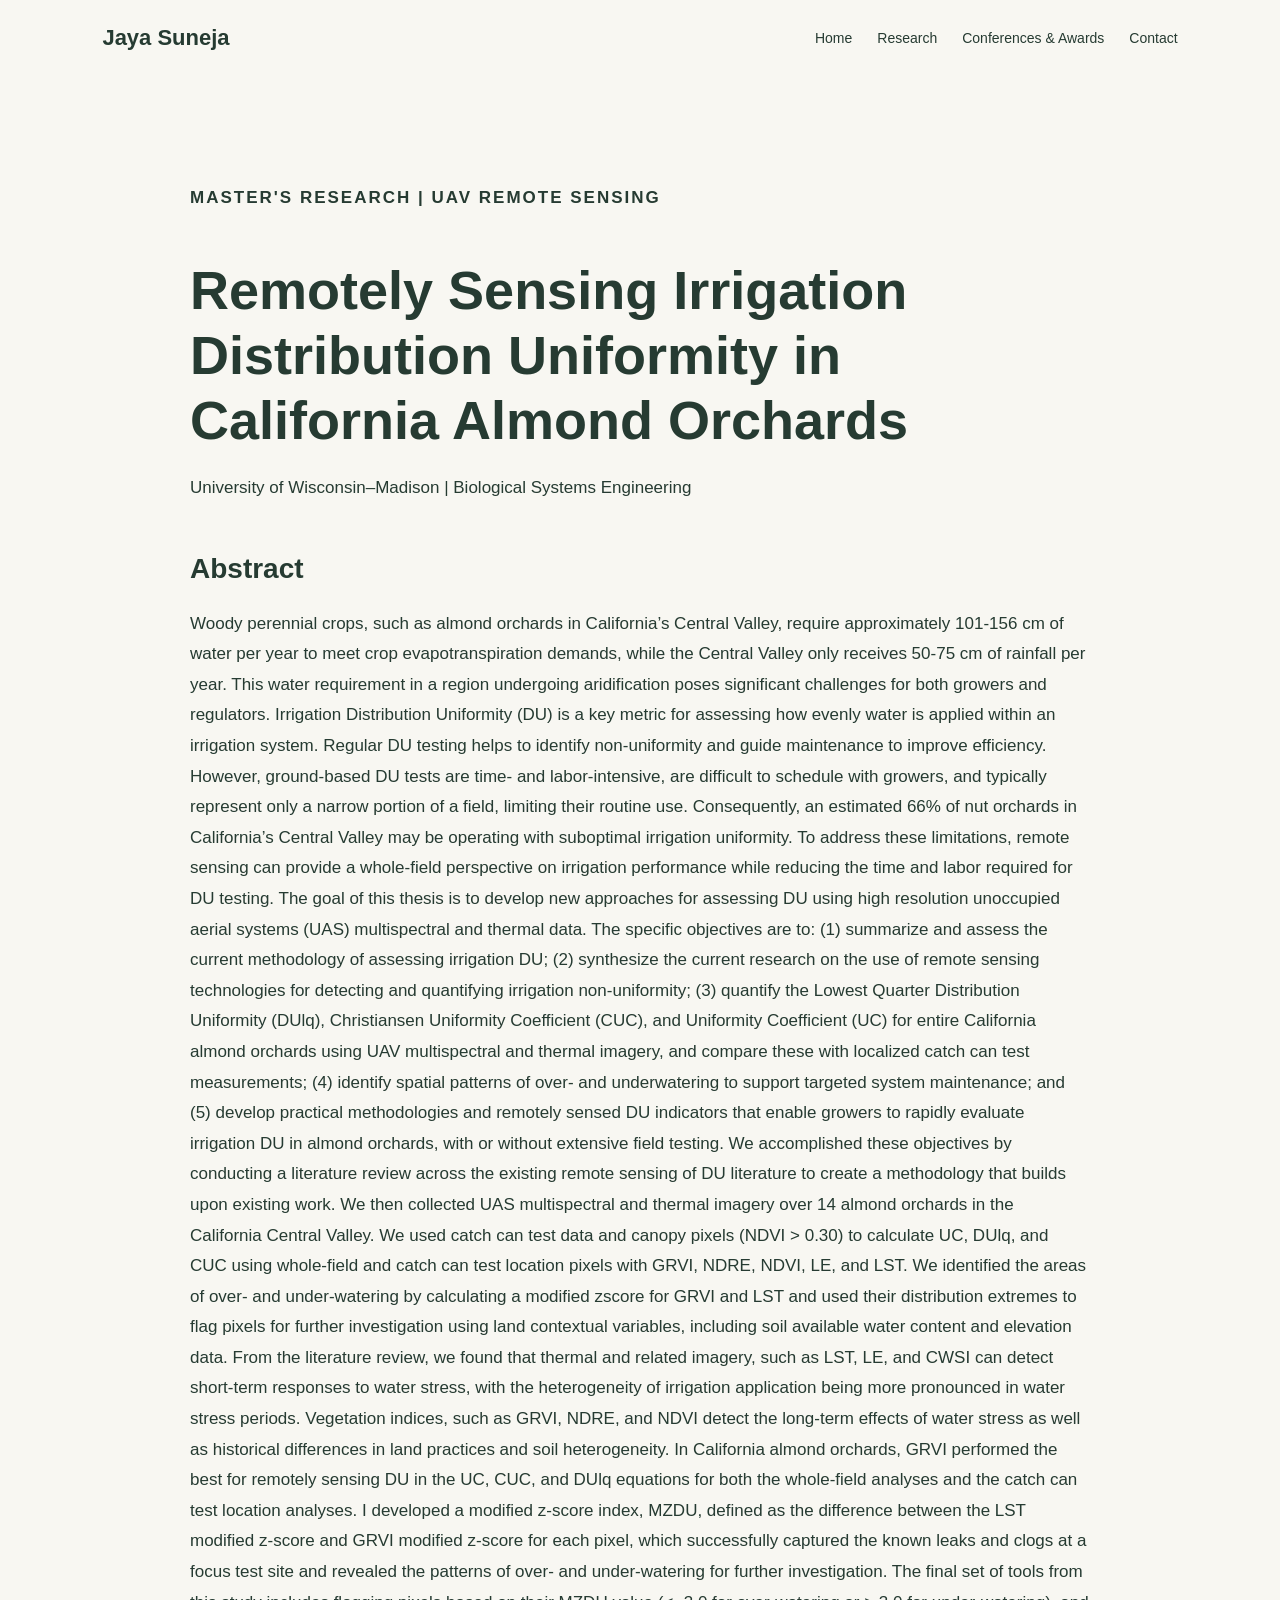
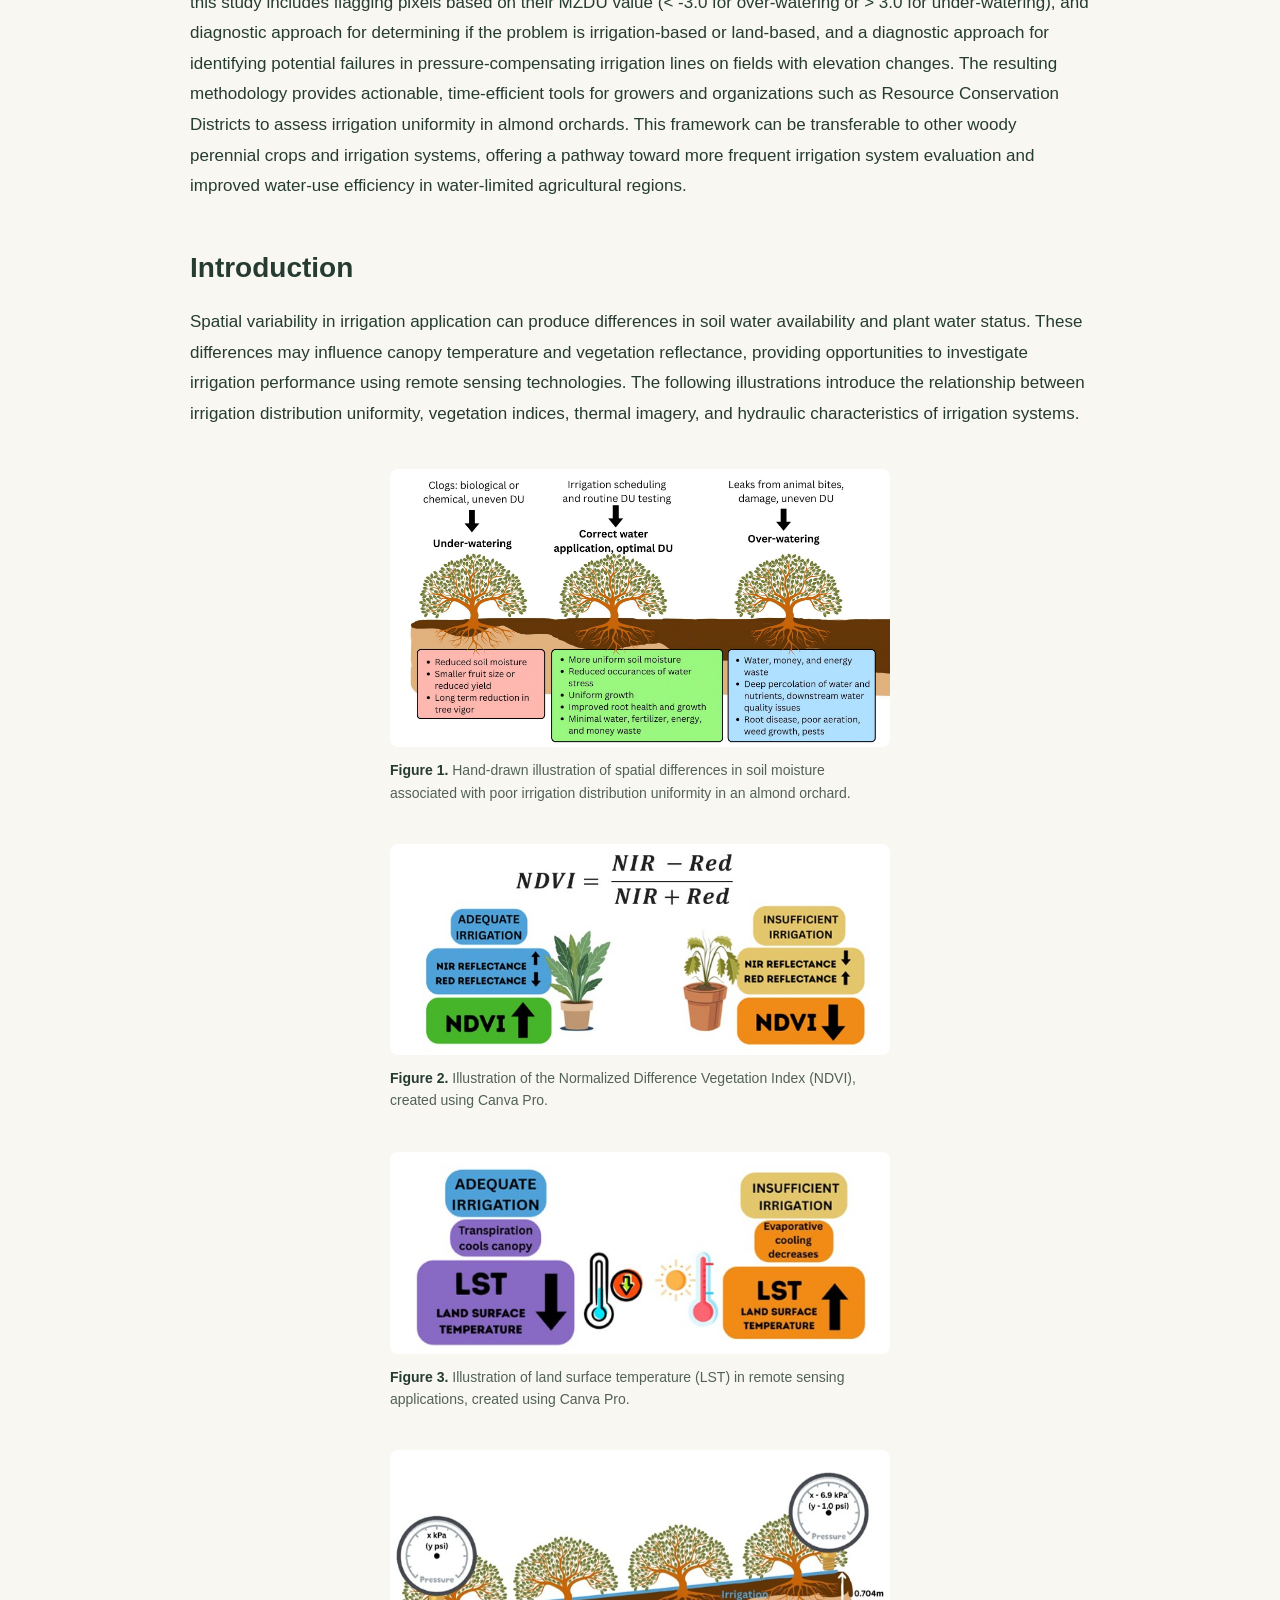
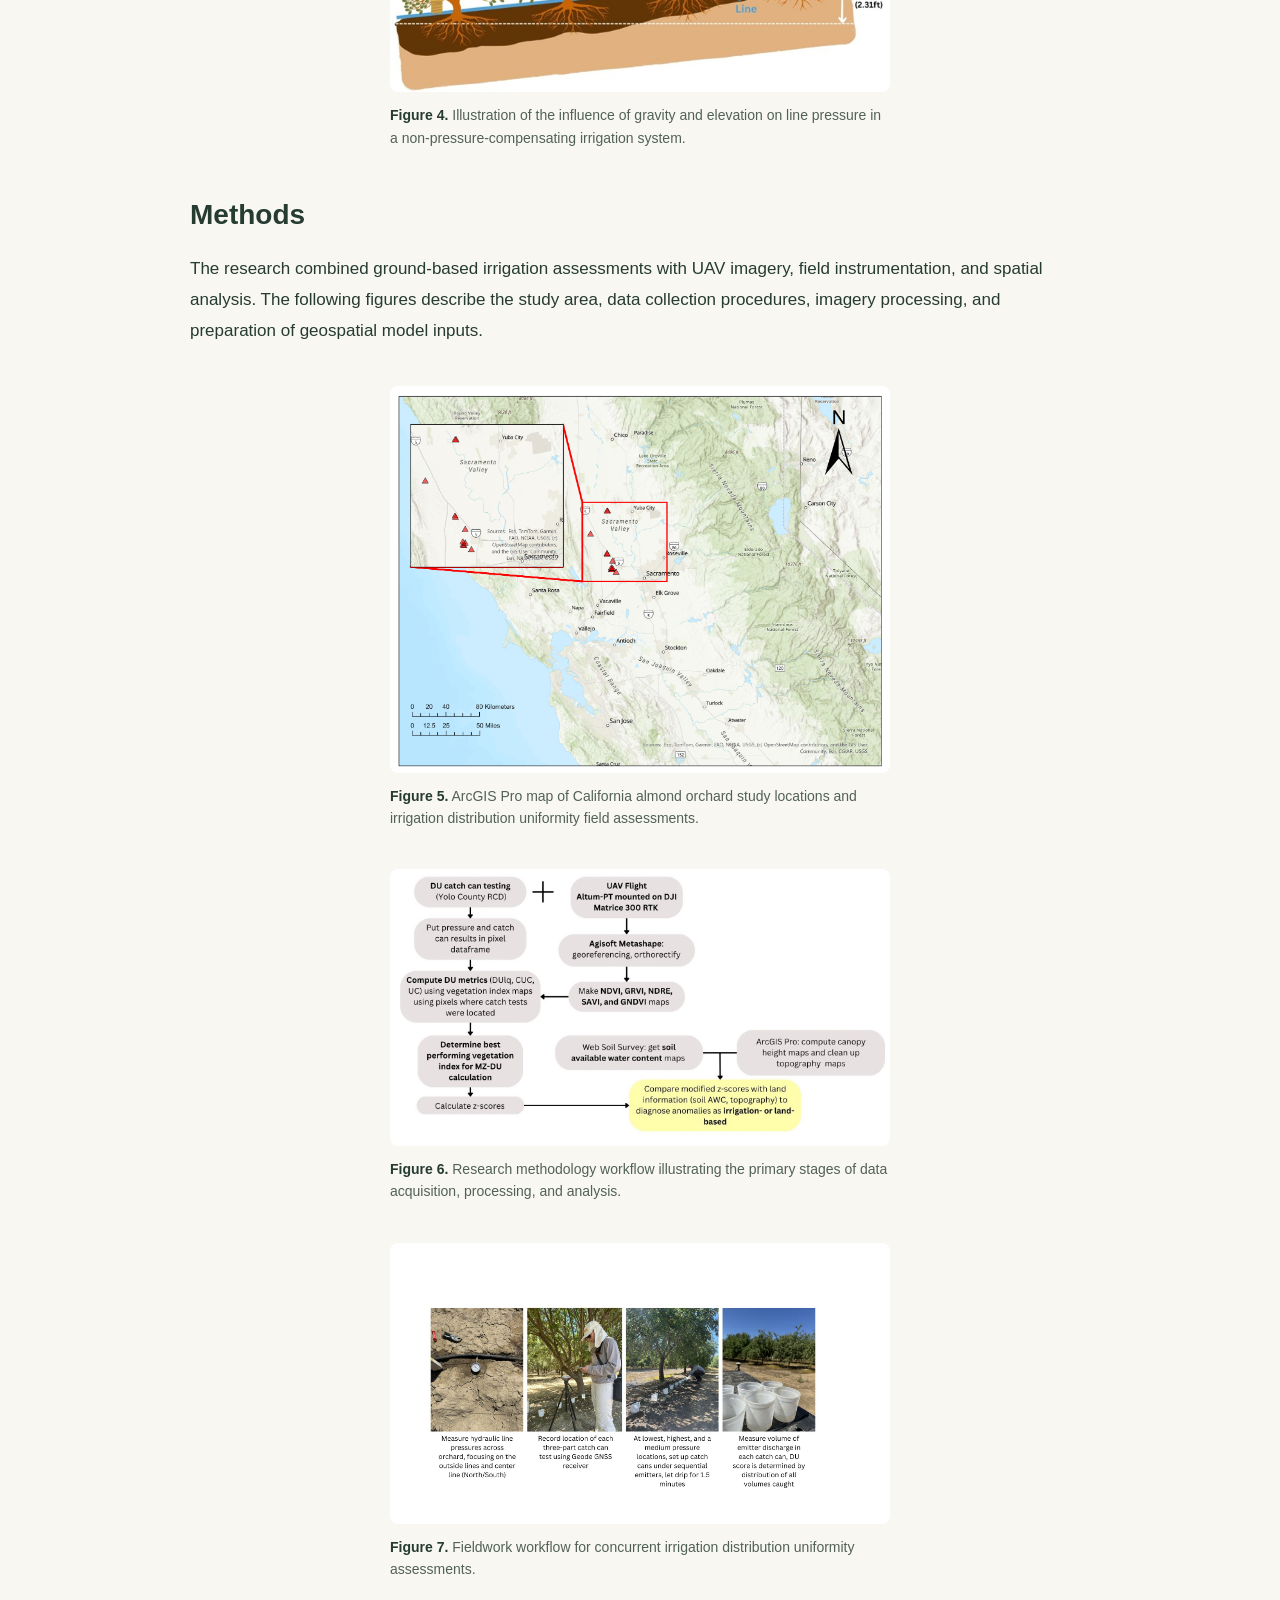
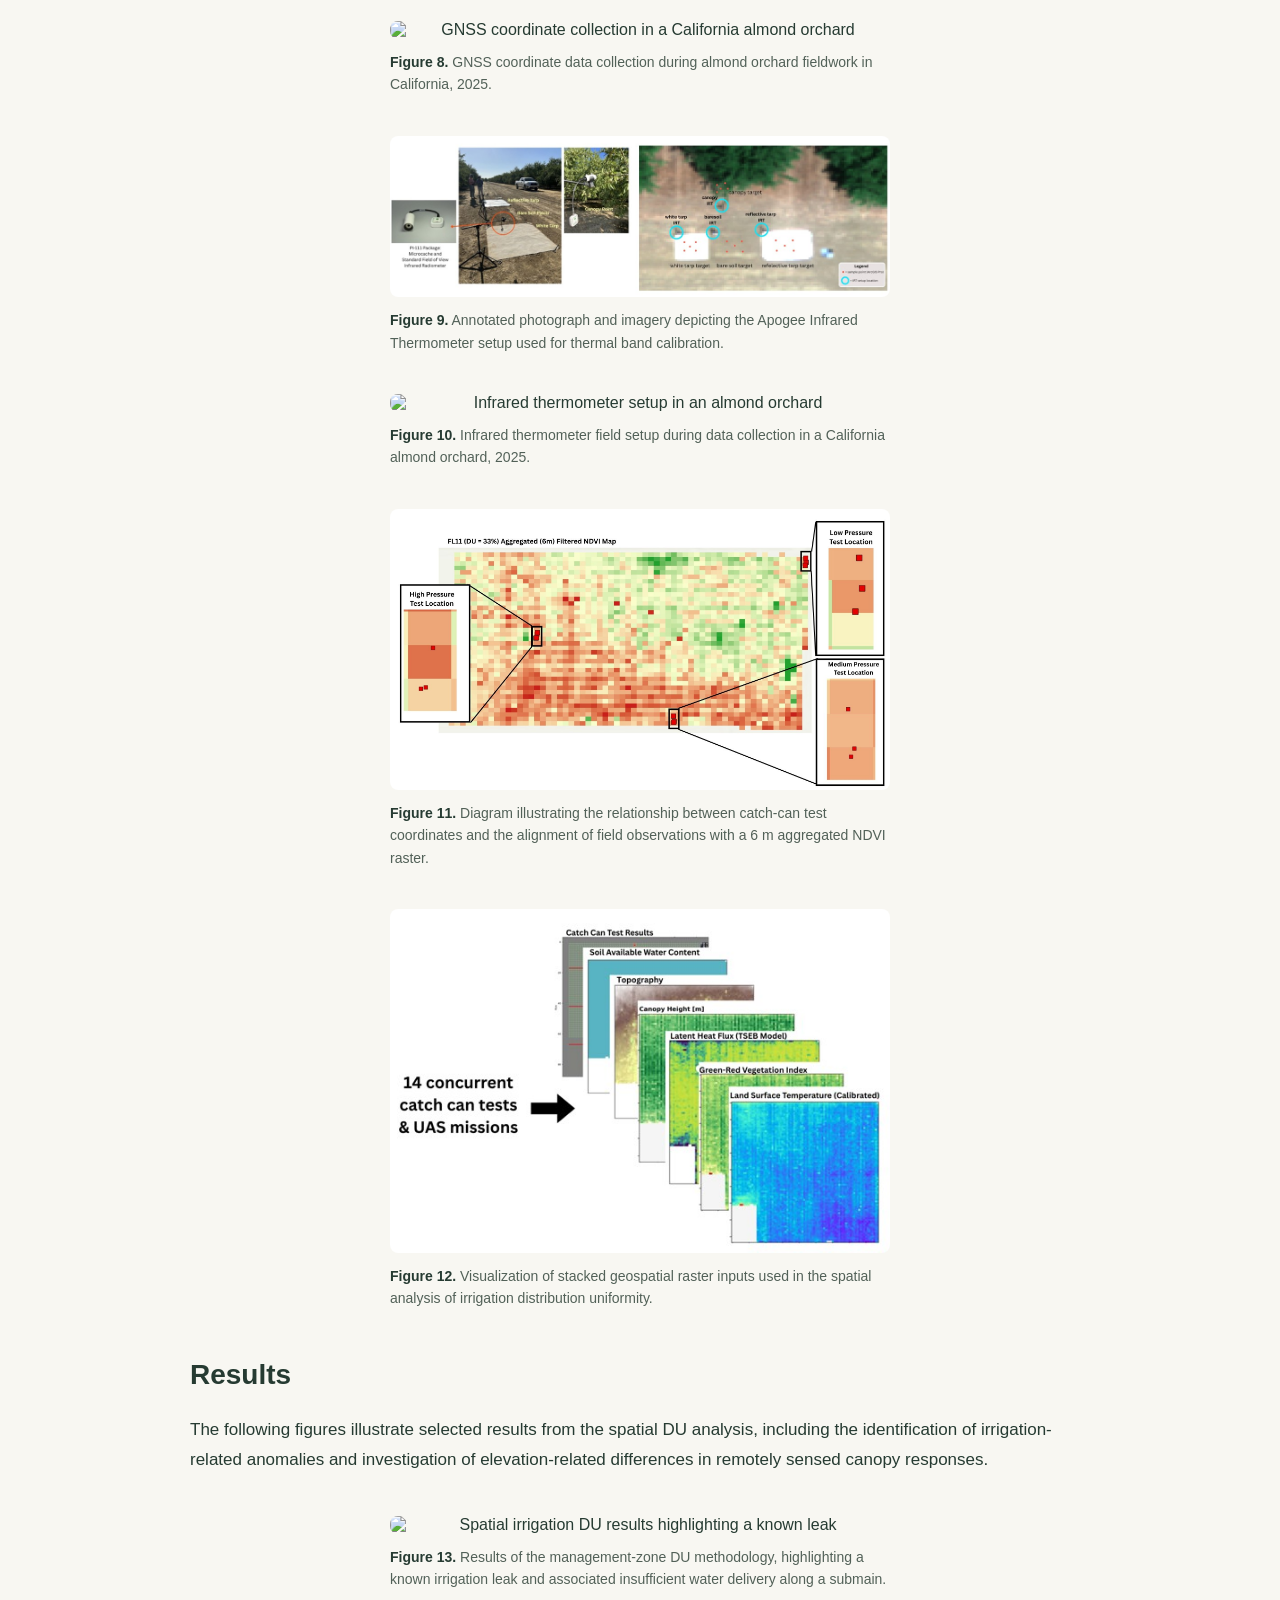
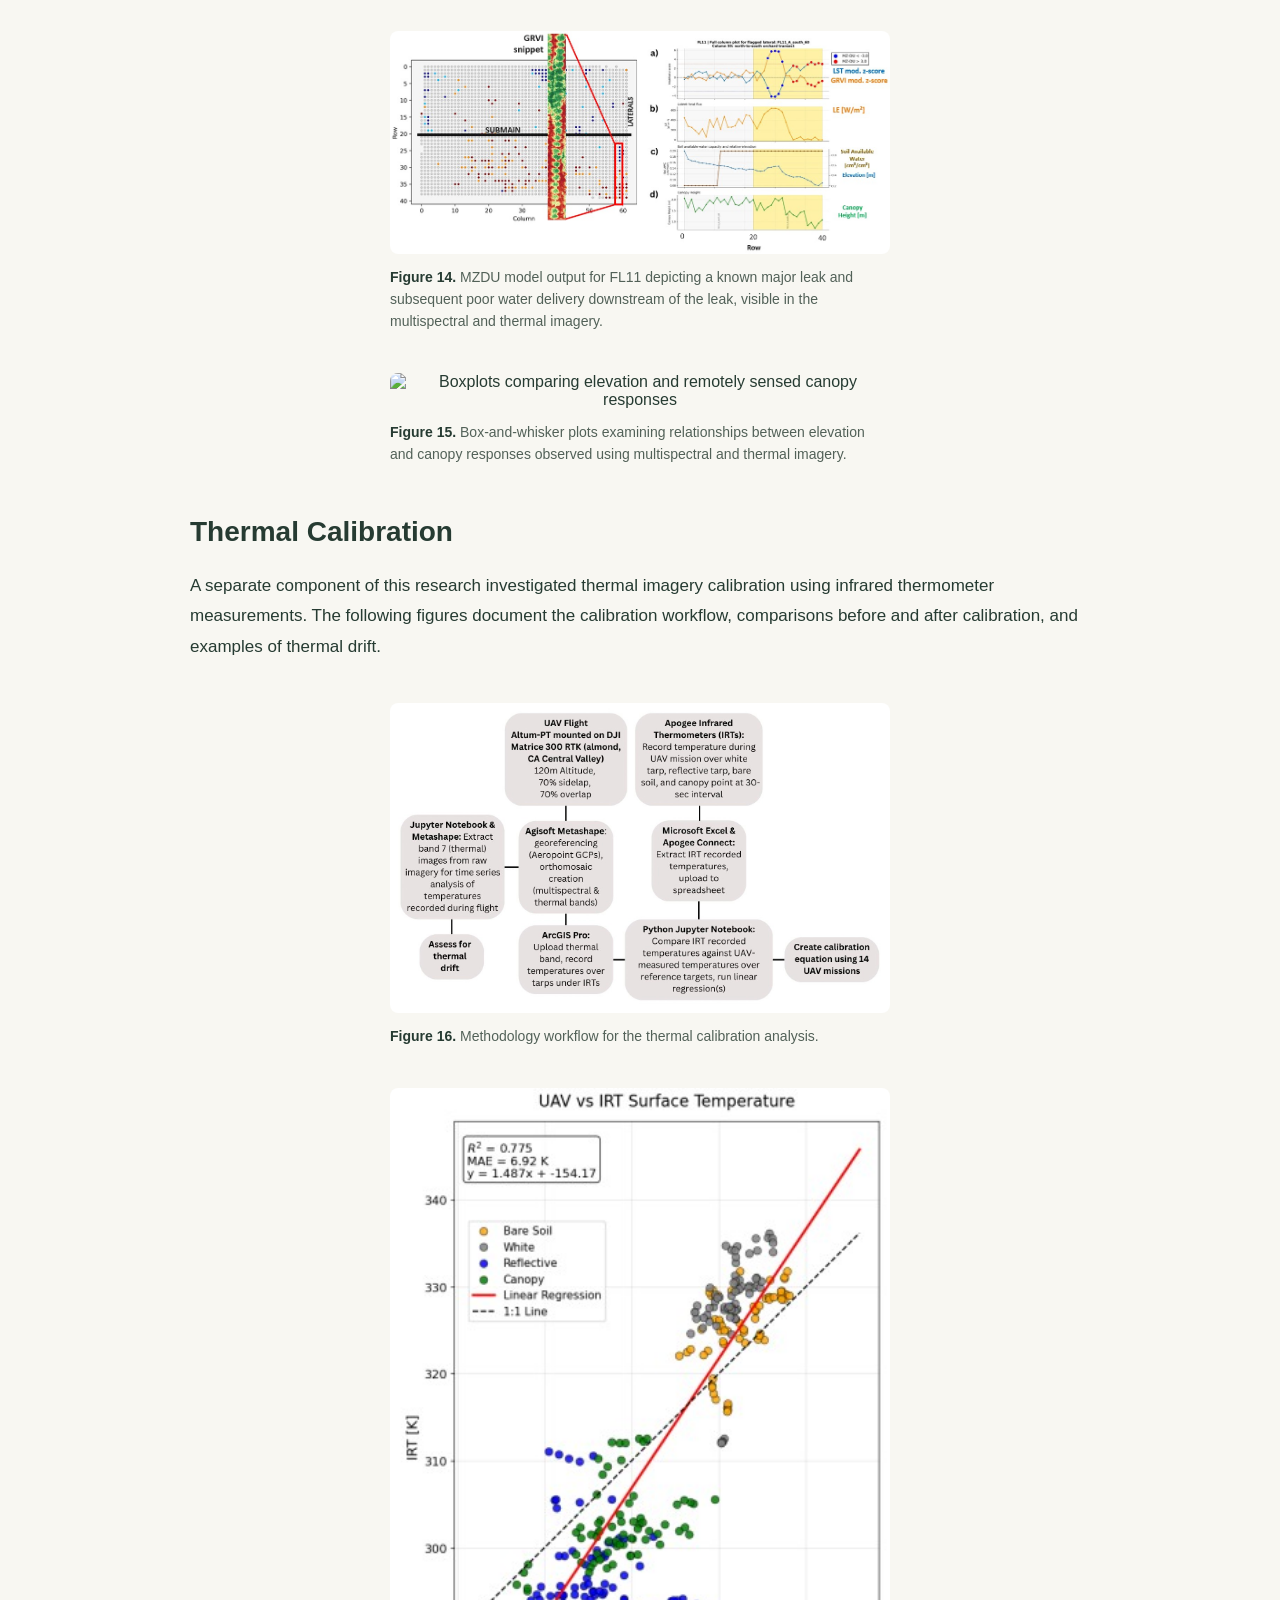
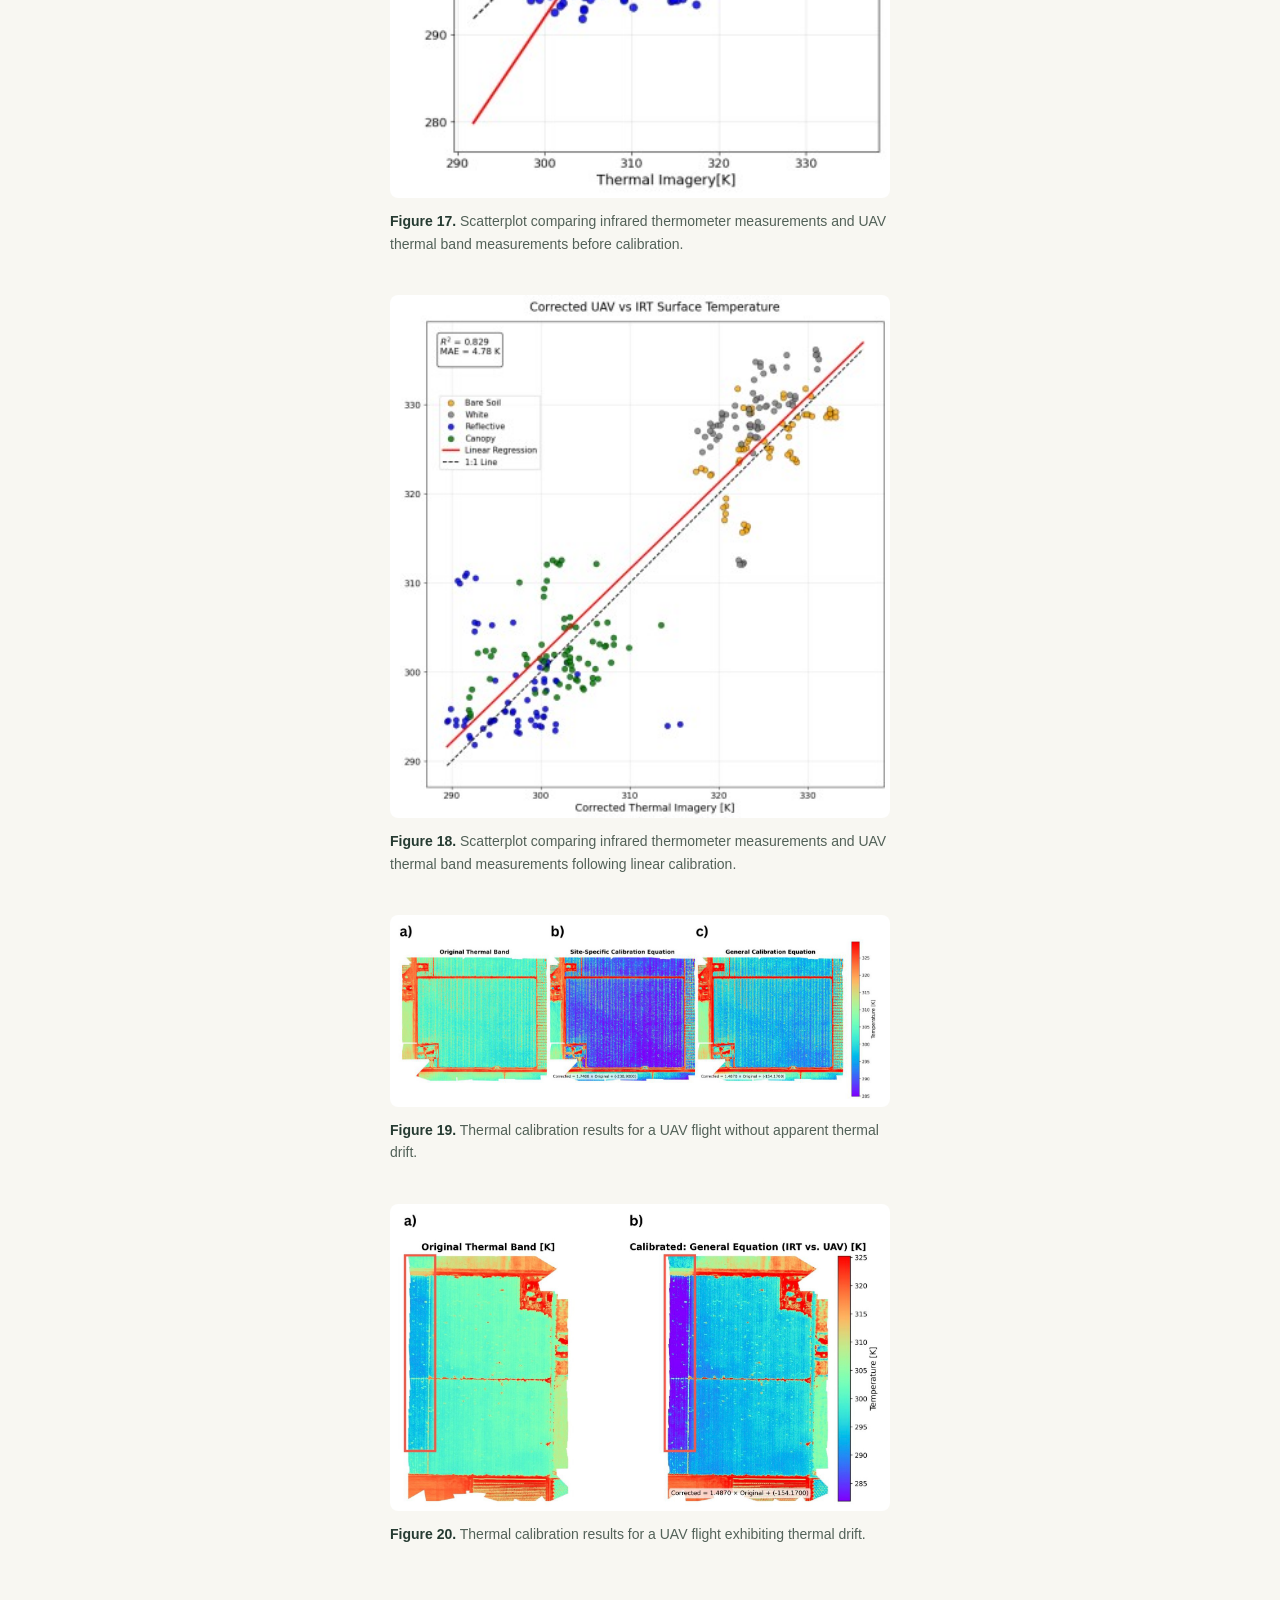
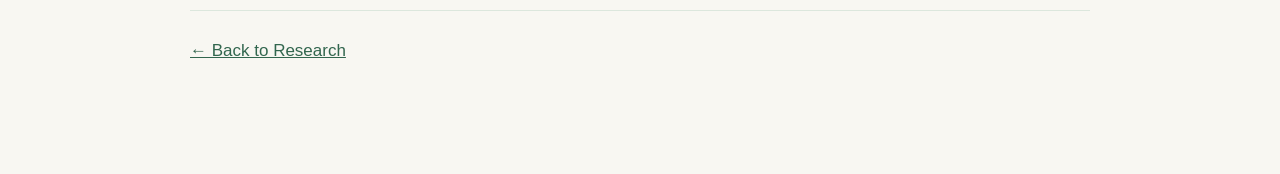
==== commit 9091094c: "Update almond-irrigation.html" ====
--- a/almond-irrigation.html
+++ b/almond-irrigation.html
@@ -379,9 +379,9 @@
       <!-- ============================= -->
       <!-- RESULTS -->
       <!-- ============================= -->
-
+      
       <h2>Results</h2>
-
+      
       <p>
         The following figures illustrate
         selected results from the spatial DU
@@ -391,17 +391,16 @@
         differences in remotely sensed
         canopy responses.
       </p>
-
-
+      
       <!-- Figure 13: Management Zone DU -->
       <figure class="thesis-figure">
         <img
-          src="images/almond-irrigation/mz_DU.jpg"
+          src="images/almond-irrigation/mz_DU.png"
           alt="Spatial irrigation DU results
                highlighting a known leak"
           loading="lazy"
         >
-
+      
         <figcaption>
           <strong>Figure 13.</strong>
           Results of the management-zone DU
@@ -411,19 +410,35 @@
           along a submain.
         </figcaption>
       </figure>
-
-
-      <!-- Figure 14: Elevation Results -->
-      <figure class="thesis-figure">
-        <img
-          src="images/almond-irrigation/results_elevation.jpg"
+      
+      <!-- Figure 14: FL11 MZDU Output -->
+      <figure class="thesis-figure">
+        <img
+          src="images/almond-irrigation/mzdu_FL11.jpg"
+          alt="MZDU model output for FL11 showing a known major leak and poor water delivery downstream"
+          loading="lazy"
+        >
+      
+        <figcaption>
+          <strong>Figure 14.</strong>
+          MZDU model output for FL11 depicting a known
+          major leak and subsequent poor water delivery
+          downstream of the leak, visible in the
+          multispectral and thermal imagery.
+        </figcaption>
+      </figure>
+      
+      <!-- Figure 15: Elevation Results -->
+      <figure class="thesis-figure">
+        <img
+          src="images/almond-irrigation/results_elevation.png"
           alt="Boxplots comparing elevation
                and remotely sensed canopy responses"
           loading="lazy"
         >
-
-        <figcaption>
-          <strong>Figure 14.</strong>
+      
+        <figcaption>
+          <strong>Figure 15.</strong>
           Box-and-whisker plots examining
           relationships between elevation
           and canopy responses observed
@@ -451,7 +466,7 @@
       </p>
 
 
-      <!-- Figure 15: Thermal Workflow -->
+      <!-- Figure 16: Thermal Workflow -->
       <figure class="thesis-figure">
         <img
           src="images/almond-irrigation/thermal_workflow.jpg"
@@ -460,14 +475,14 @@
         >
 
         <figcaption>
-          <strong>Figure 15.</strong>
+          <strong>Figure 16.</strong>
           Methodology workflow for the
           thermal calibration analysis.
         </figcaption>
       </figure>
 
 
-      <!-- Figure 16: Before Calibration -->
+      <!-- Figure 17: Before Calibration -->
       <figure class="thesis-figure">
         <img
           src="images/almond-irrigation/thermal_before_scatterplot.jpg"
@@ -477,7 +492,7 @@
         >
 
         <figcaption>
-          <strong>Figure 16.</strong>
+          <strong>Figure 17.</strong>
           Scatterplot comparing infrared
           thermometer measurements and
           UAV thermal band measurements
@@ -486,7 +501,7 @@
       </figure>
 
 
-      <!-- Figure 17: After Calibration -->
+      <!-- Figure 18: After Calibration -->
       <figure class="thesis-figure">
         <img
           src="images/almond-irrigation/thermal_after_scatterplot.jpg"
@@ -496,7 +511,7 @@
         >
 
         <figcaption>
-          <strong>Figure 17.</strong>
+          <strong>Figure 18.</strong>
           Scatterplot comparing infrared
           thermometer measurements and
           UAV thermal band measurements
@@ -505,7 +520,7 @@
       </figure>
 
 
-      <!-- Figure 18: Thermal Results 1 -->
+      <!-- Figure 19: Thermal Results 1 -->
       <figure class="thesis-figure">
         <img
           src="images/almond-irrigation/thermal_results1.jpg"
@@ -515,7 +530,7 @@
         >
 
         <figcaption>
-          <strong>Figure 18.</strong>
+          <strong>Figure 19.</strong>
           Thermal calibration results
           for a UAV flight without
           apparent thermal drift.
@@ -523,7 +538,7 @@
       </figure>
 
 
-      <!-- Figure 19: Thermal Results 2 -->
+      <!-- Figure 20: Thermal Results 2 -->
       <figure class="thesis-figure">
         <img
           src="images/almond-irrigation/thermal_results2.jpg"
@@ -533,7 +548,7 @@
         >
 
         <figcaption>
-          <strong>Figure 19.</strong>
+          <strong>Figure 20.</strong>
           Thermal calibration results
           for a UAV flight exhibiting
           thermal drift.
--- a/style.css
+++ b/style.css
@@ -1,4 +1,7 @@
-/* General website styling */
+
+/* ==========================================
+   GENERAL WEBSITE STYLING
+   ========================================== */
 
 html {
   scroll-behavior: smooth;
@@ -11,7 +14,10 @@
   color: #263b32;
 }
 
-/* Navigation */
+
+/* ==========================================
+   NAVIGATION
+   ========================================== */
 
 nav {
   display: flex;
@@ -42,7 +48,10 @@
   color: #73967c;
 }
 
-/* Hero introduction */
+
+/* ==========================================
+   HERO INTRODUCTION
+   ========================================== */
 
 .hero {
   background-color: #dce7dd;
@@ -71,7 +80,10 @@
   font-size: 19px;
 }
 
-/* Buttons */
+
+/* ==========================================
+   BUTTONS
+   ========================================== */
 
 .button {
   display: inline-block;
@@ -87,7 +99,10 @@
   background-color: #456b55;
 }
 
-/* Sections */
+
+/* ==========================================
+   GENERAL SECTIONS
+   ========================================== */
 
 section {
   padding: 90px 10%;
@@ -98,7 +113,9 @@
 }
 
 
-/* Research project gallery */
+/* ==========================================
+   RESEARCH PROJECT GALLERY
+   ========================================== */
 
 .project-grid {
   display: grid;
@@ -154,16 +171,10 @@
   text-decoration: underline;
 }
 
-/* Responsive layout for smaller screens */
-
-@media (max-width: 800px) {
-  .project-grid {
-    grid-template-columns: 1fr;
-  }
-}
-
-
-/* Individual research project pages */
+
+/* ==========================================
+   INDIVIDUAL RESEARCH PROJECT PAGES
+   ========================================== */
 
 .project-detail {
   max-width: 900px;
@@ -190,13 +201,62 @@
 }
 
 
-/* Keep complete conference photographs visible */
+/* ==========================================
+   MASTER'S RESEARCH FIGURES
+
+   Maximum figure width: 500px
+   Images centered and proportions preserved
+   ========================================== */
+
+.project-detail .thesis-figure {
+  width: 100%;
+  max-width: 500px;
+  margin: 40px auto;
+  text-align: center;
+}
+
+.project-detail .thesis-figure img {
+  display: block;
+  width: 100%;
+  max-width: 500px;
+  height: auto;
+  max-height: none;
+  object-fit: contain;
+  margin: 0 auto;
+  border-radius: 8px;
+}
+
+.project-detail .thesis-figure figcaption {
+  margin-top: 12px;
+  font-size: 14px;
+  line-height: 1.6;
+  color: #526158;
+  text-align: left;
+}
+
+.project-detail .thesis-figure figcaption strong {
+  color: #263b32;
+}
+
+.project-back-link {
+  margin-top: 65px;
+  padding-top: 25px;
+  border-top: 1px solid #dce7dd;
+}
+
+
+/* ==========================================
+   CONFERENCES & AWARDS
+   ========================================== */
 
 .conference-card img.conference-photo {
   display: block;
   width: 100%;
-  height: auto;
+  max-width: 350px;
+  height: 220px;
   object-fit: contain;
+  object-position: center;
+  margin: 0 auto;
   border-radius: 8px;
 }
 
@@ -212,21 +272,9 @@
 }
 
 
-/* Professional Experience Images */
-
-.experience-image {
-  display: block;
-  width: 100%;
-  height: 220px;
-  object-fit: contain;
-  object-position: center;
-  border-radius: 8px;
-  margin-bottom: 20px;
-  background-color: #f8f7f2;
-}
-
-
-/* Professional Experience Image Sizing */
+/* ==========================================
+   PROFESSIONAL EXPERIENCE IMAGES
+   ========================================== */
 
 .experience-card img.experience-image {
   display: block;
@@ -237,23 +285,13 @@
   object-position: center;
   margin: 0 auto 20px;
   border-radius: 8px;
-}
-
-
-/* Conferences & Awards Image Sizing */
-
-.conference-card img.conference-photo {
-  display: block;
-  width: 100%;
-  max-width: 350px;
-  height: 220px;
-  object-fit: contain;
-  object-position: center;
-  margin: 0 auto;
-  border-radius: 8px;
-}
-
-/* Contact Section */
+  background-color: #f8f7f2;
+}
+
+
+/* ==========================================
+   CONTACT SECTION
+   ========================================== */
 
 #contact {
   background-color: #dce7dd;
@@ -300,10 +338,45 @@
   margin-bottom: 0;
 }
 
-/* Mobile-friendly layout */
+
+/* ==========================================
+   RESPONSIVE LAYOUTS
+   ========================================== */
+
+@media (max-width: 800px) {
+
+  .project-grid {
+    grid-template-columns: 1fr;
+  }
+
+  .experience-grid {
+    grid-template-columns: 1fr;
+  }
+
+  .project-detail .thesis-figure {
+    width: 100%;
+    max-width: 500px;
+  }
+
+  .project-detail .thesis-figure img {
+    width: 100%;
+    height: auto;
+  }
+
+}
 
 @media (max-width: 750px) {
+
   .contact-container {
     grid-template-columns: 1fr;
   }
-}
+
+  .conference-grid {
+    grid-template-columns: 1fr;
+  }
+
+  .project-detail .thesis-figure figcaption {
+    font-size: 13px;
+  }
+
+}
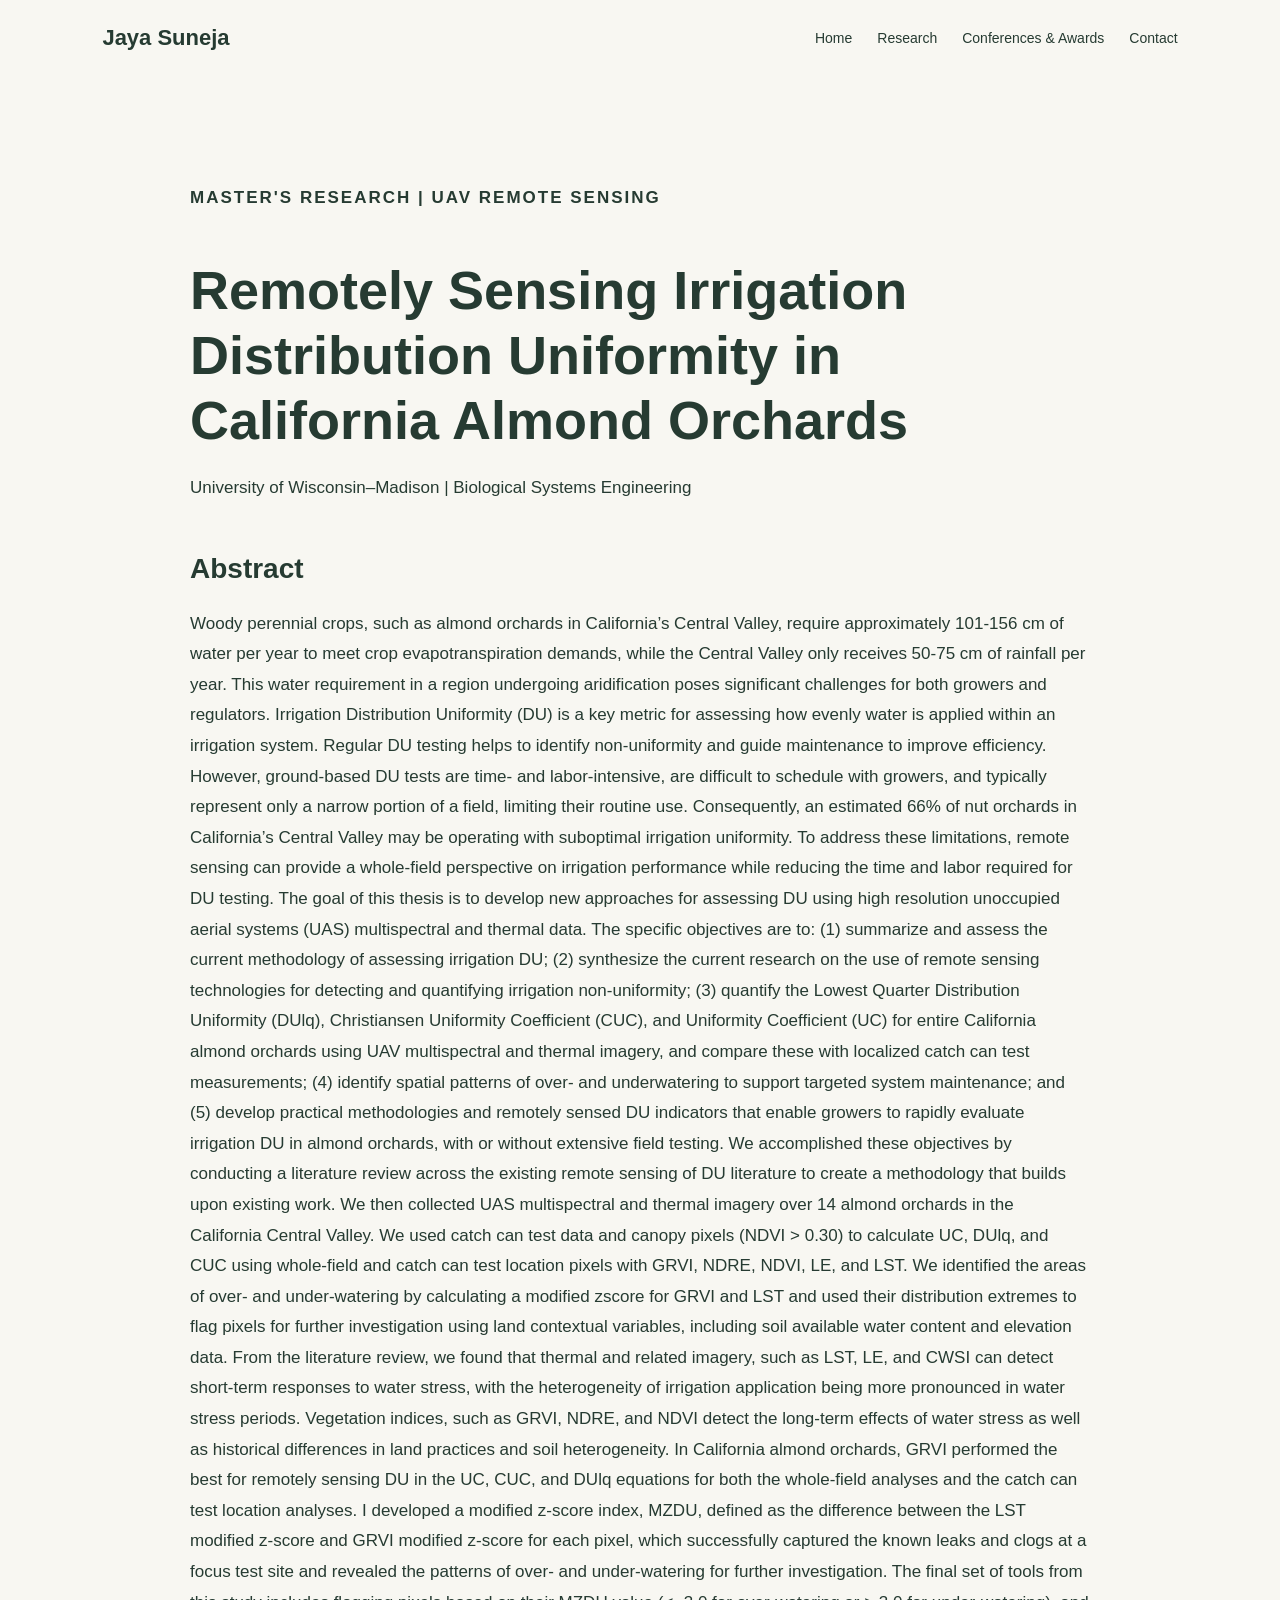
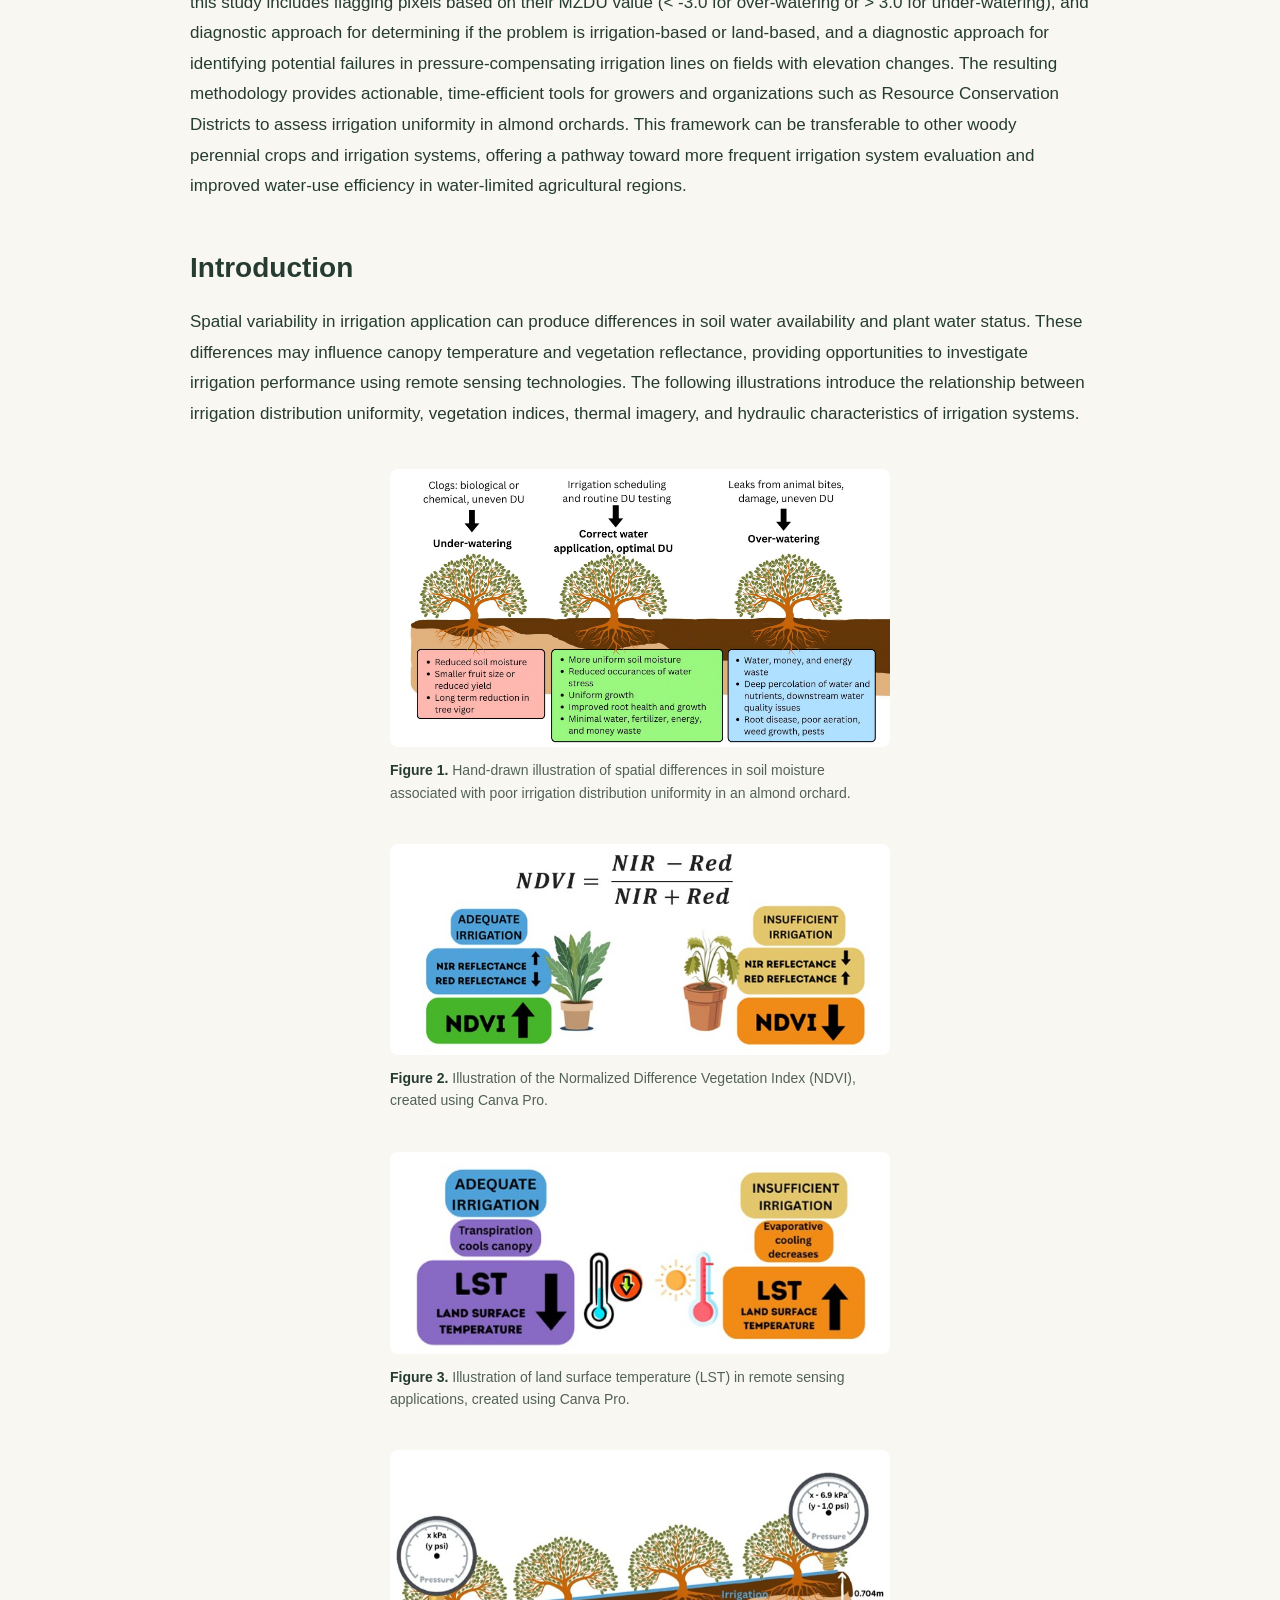
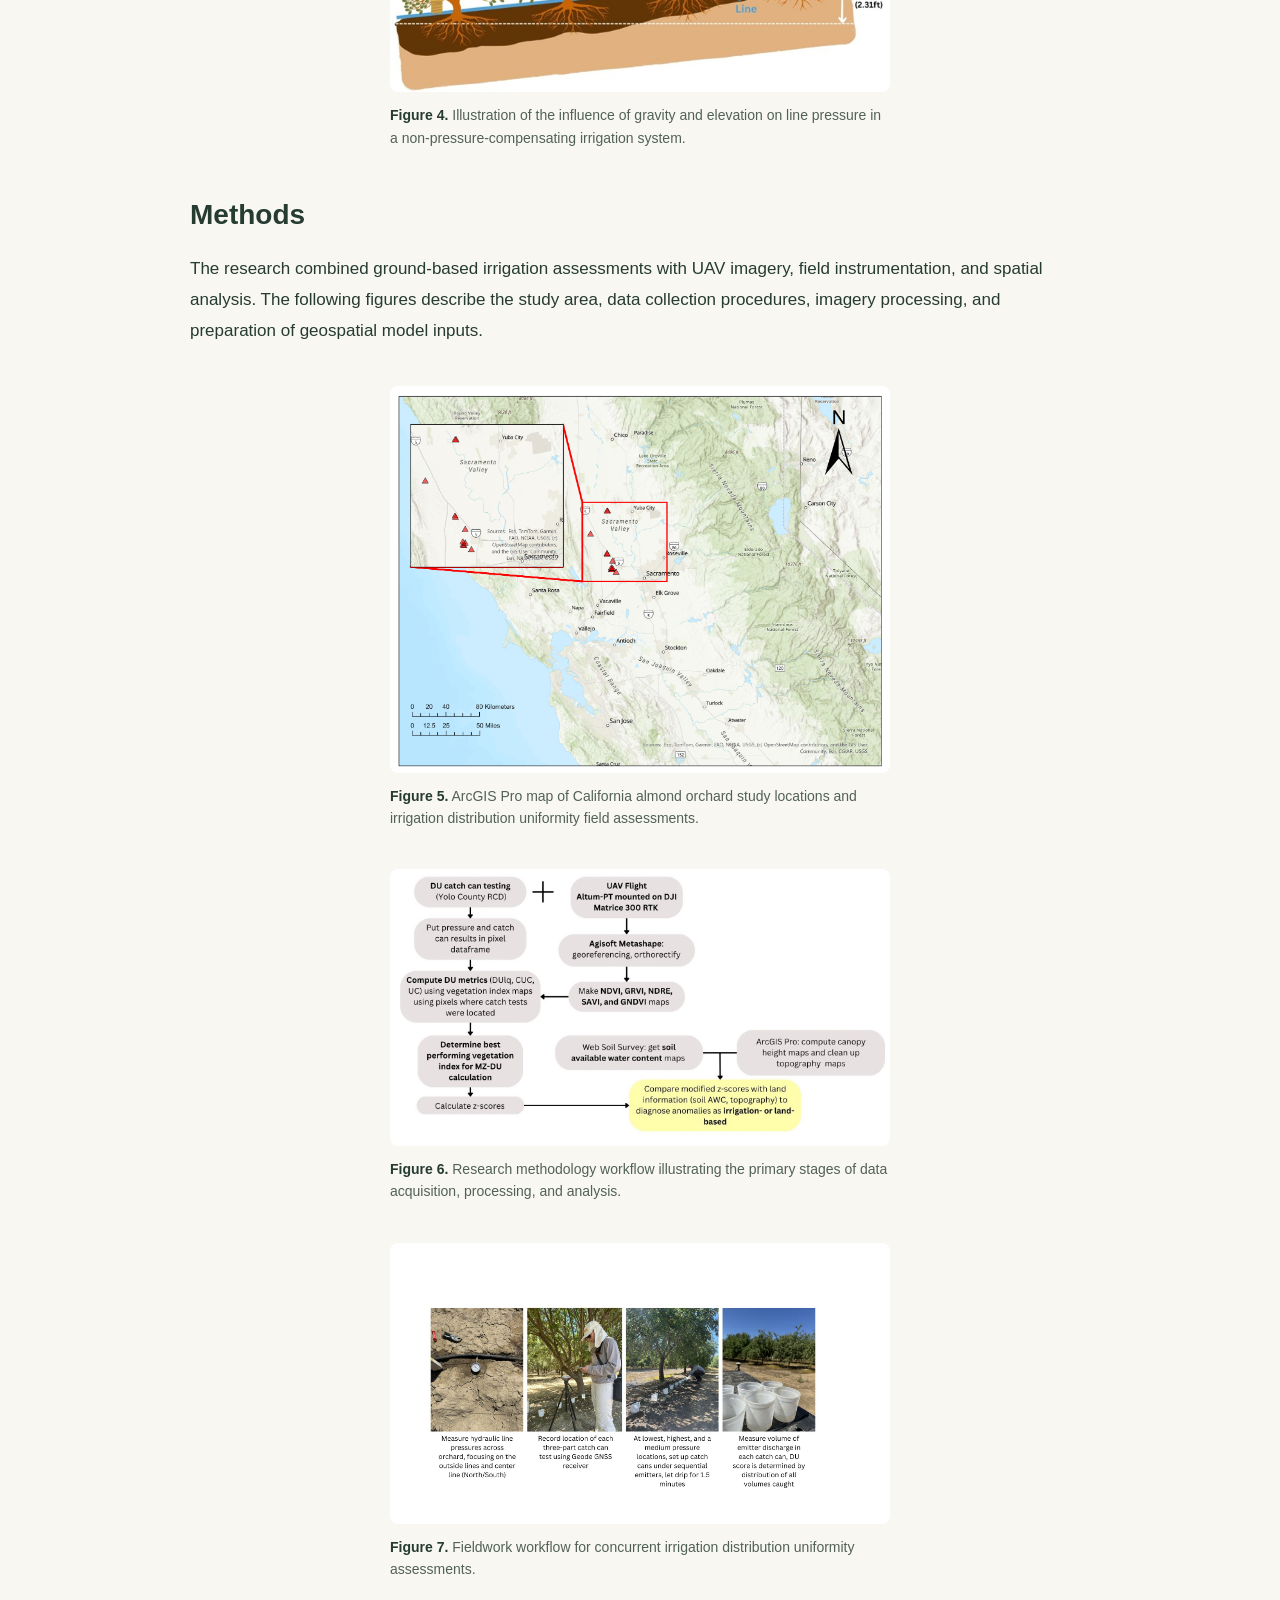
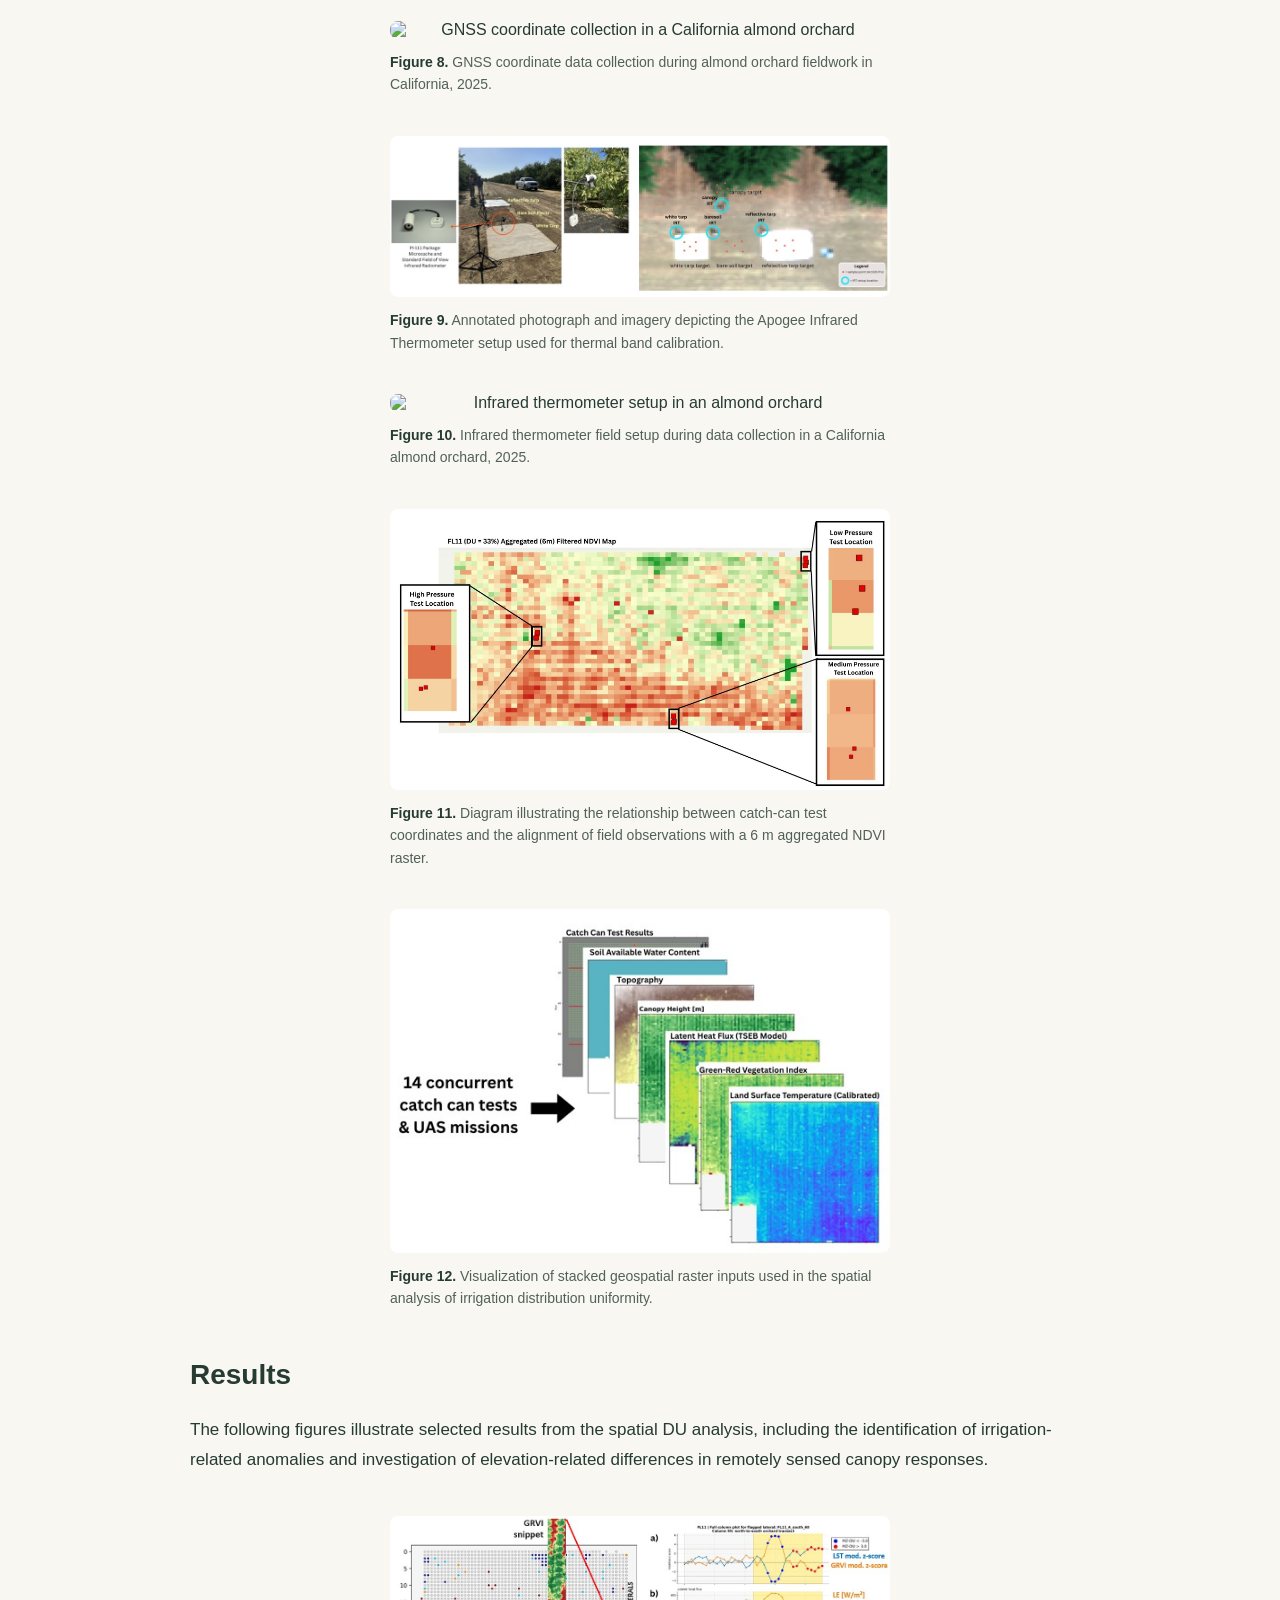
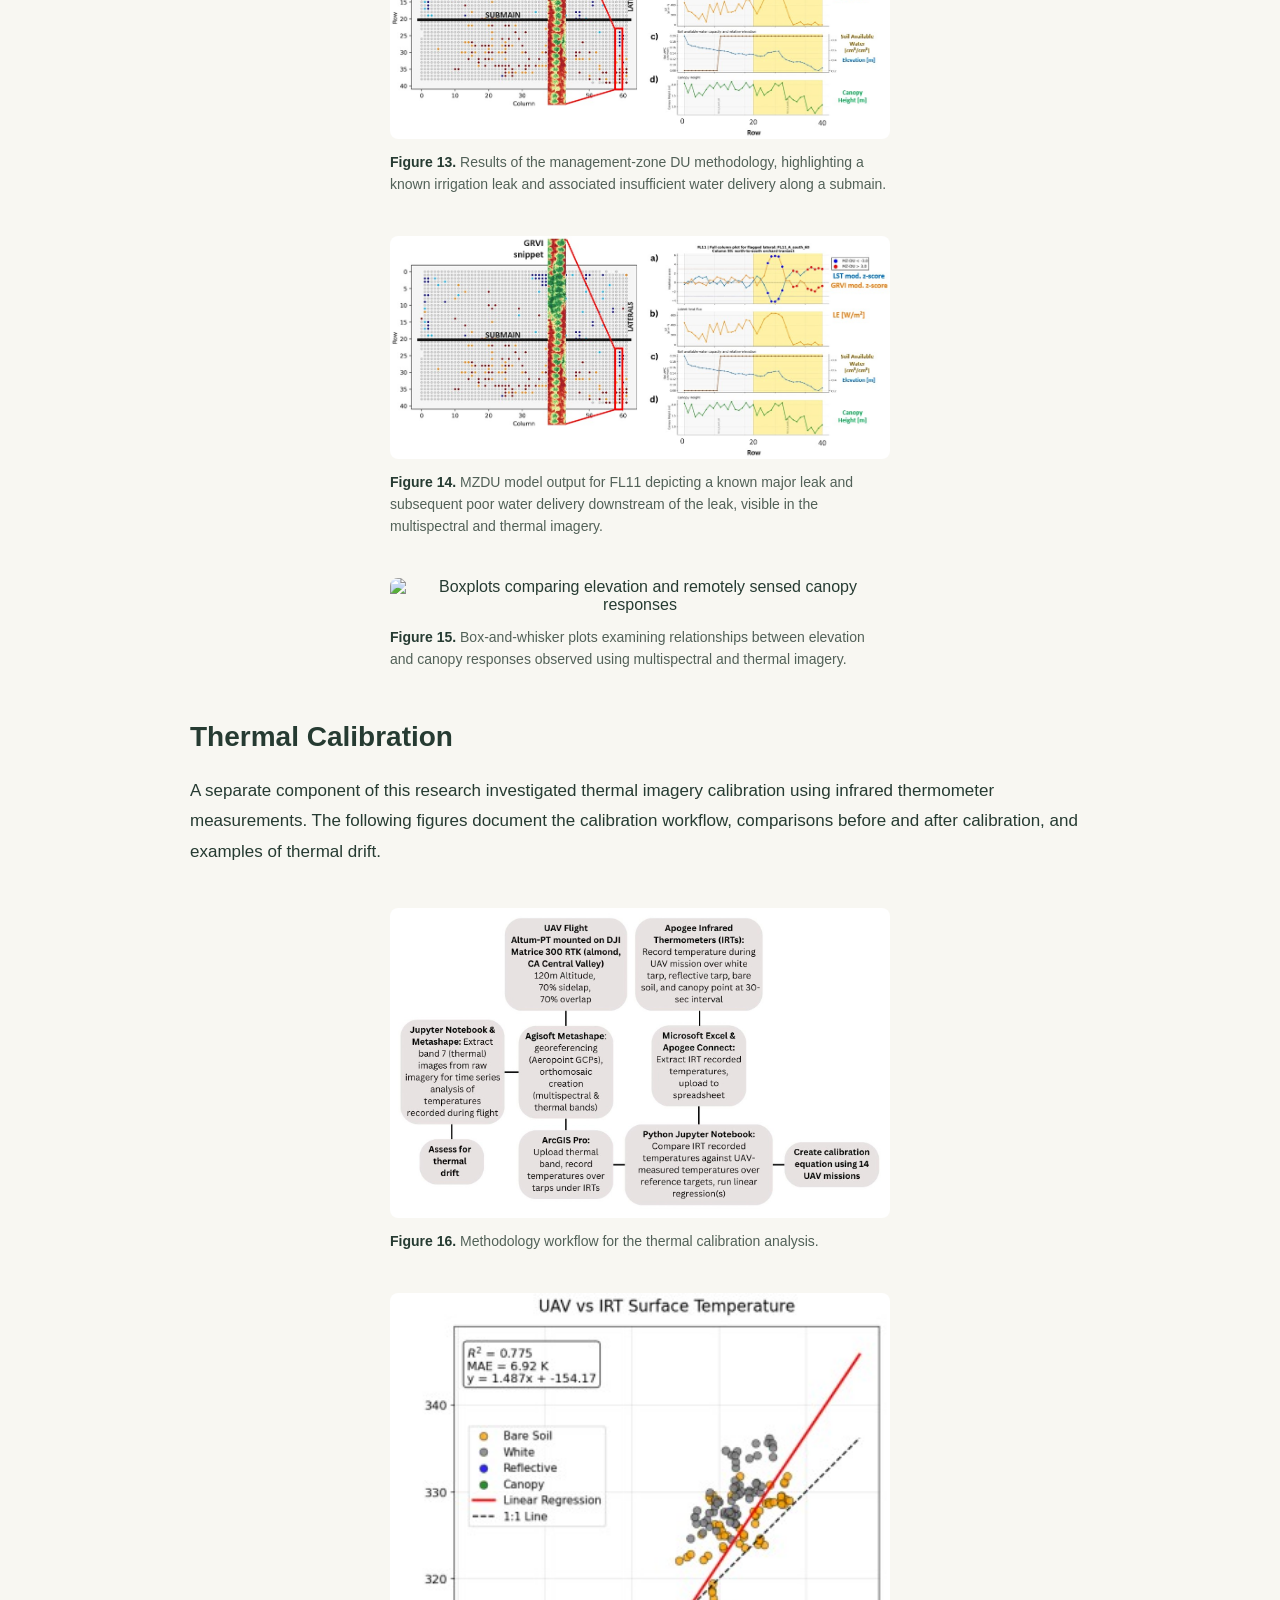
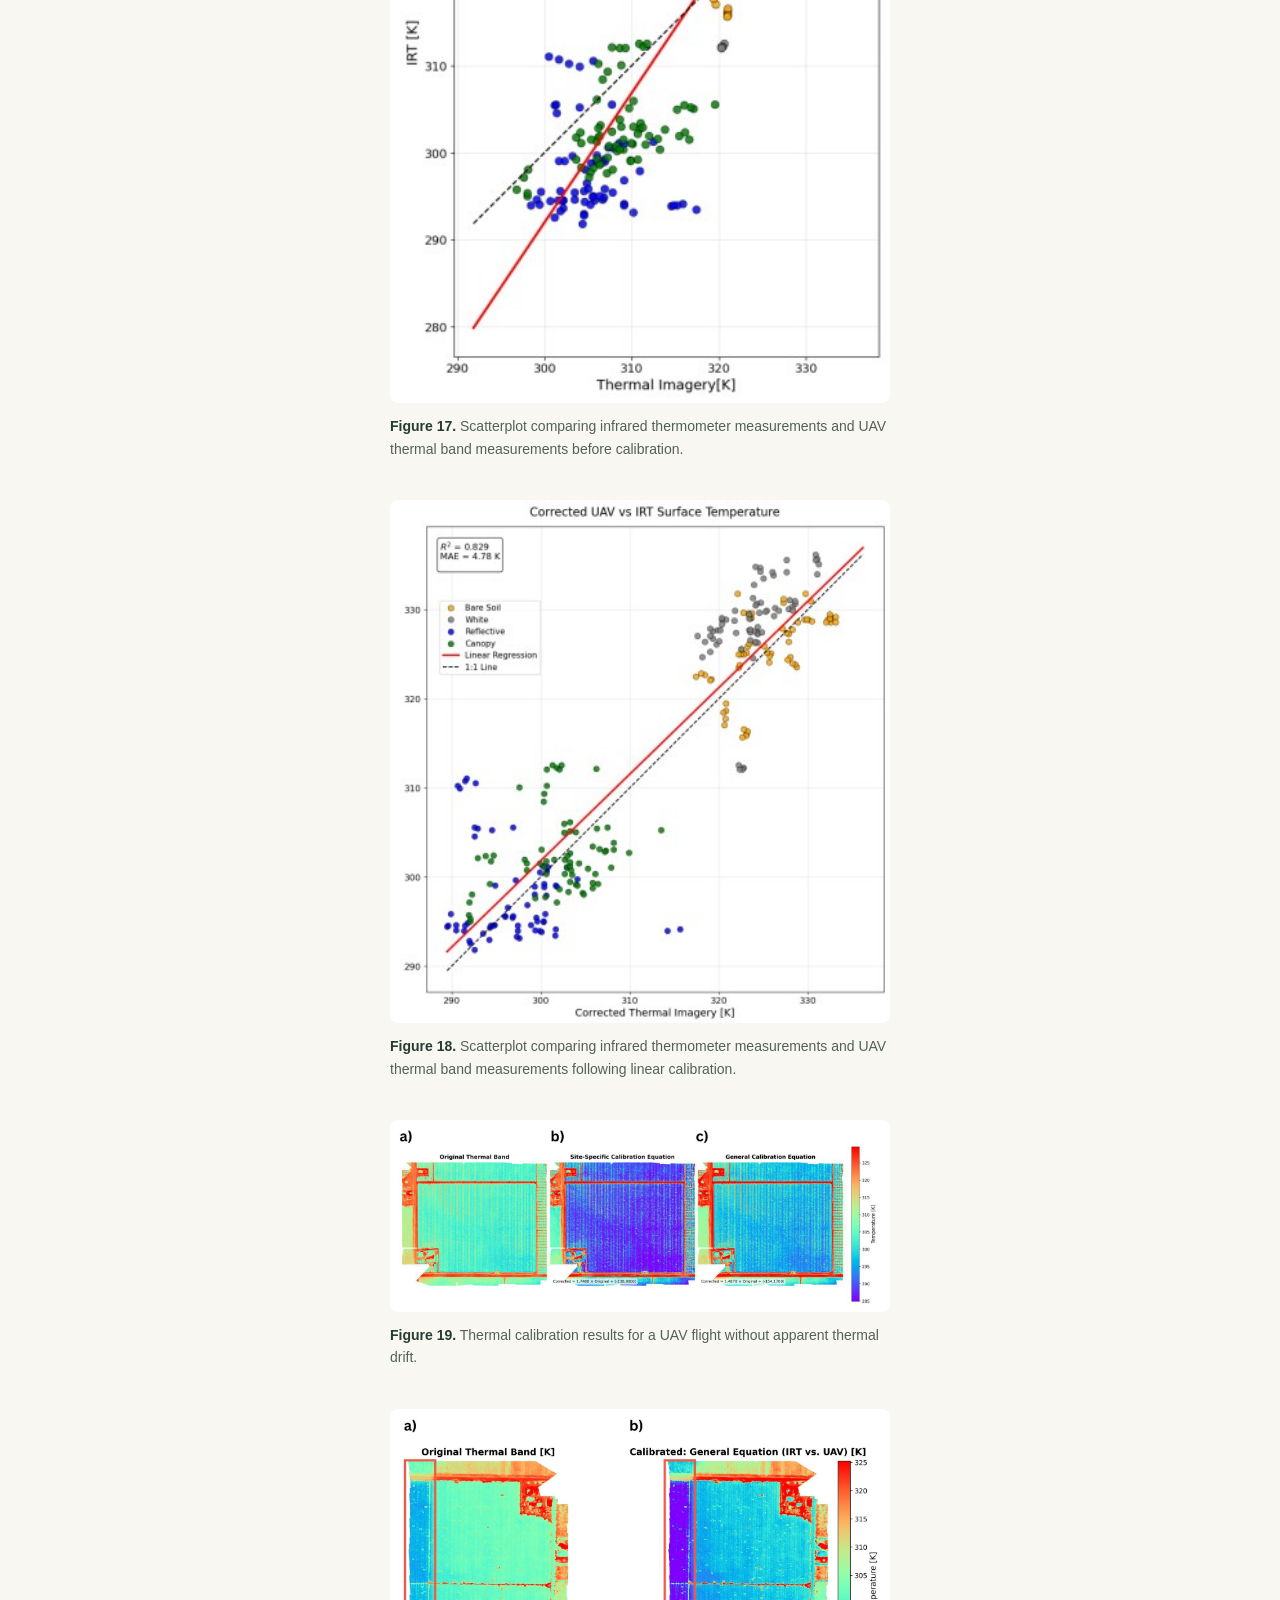
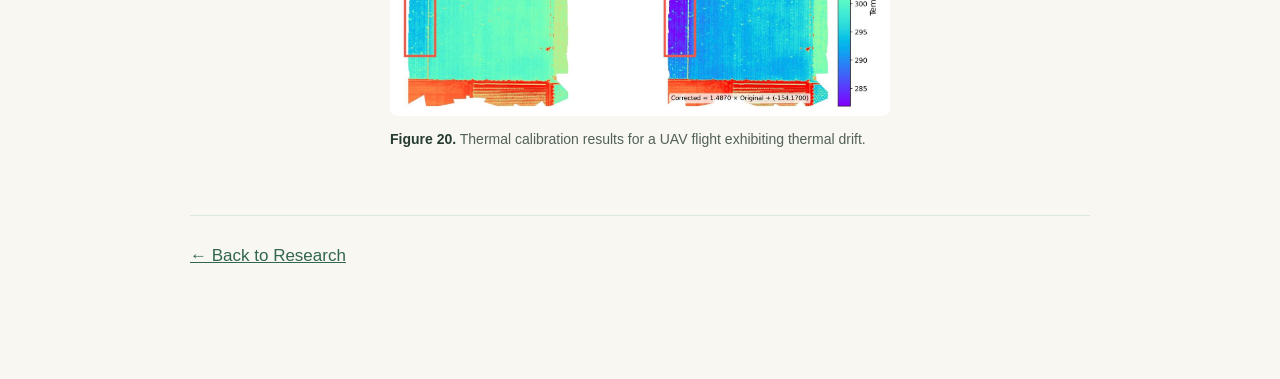
==== commit ecb9376e: "Update almond-irrigation.html" ====
--- a/almond-irrigation.html
+++ b/almond-irrigation.html
@@ -395,7 +395,7 @@
       <!-- Figure 13: Management Zone DU -->
       <figure class="thesis-figure">
         <img
-          src="images/almond-irrigation/mz_DU.png"
+          src="images/almond-irrigation/mzdu_FL11.jpg"
           alt="Spatial irrigation DU results
                highlighting a known leak"
           loading="lazy"
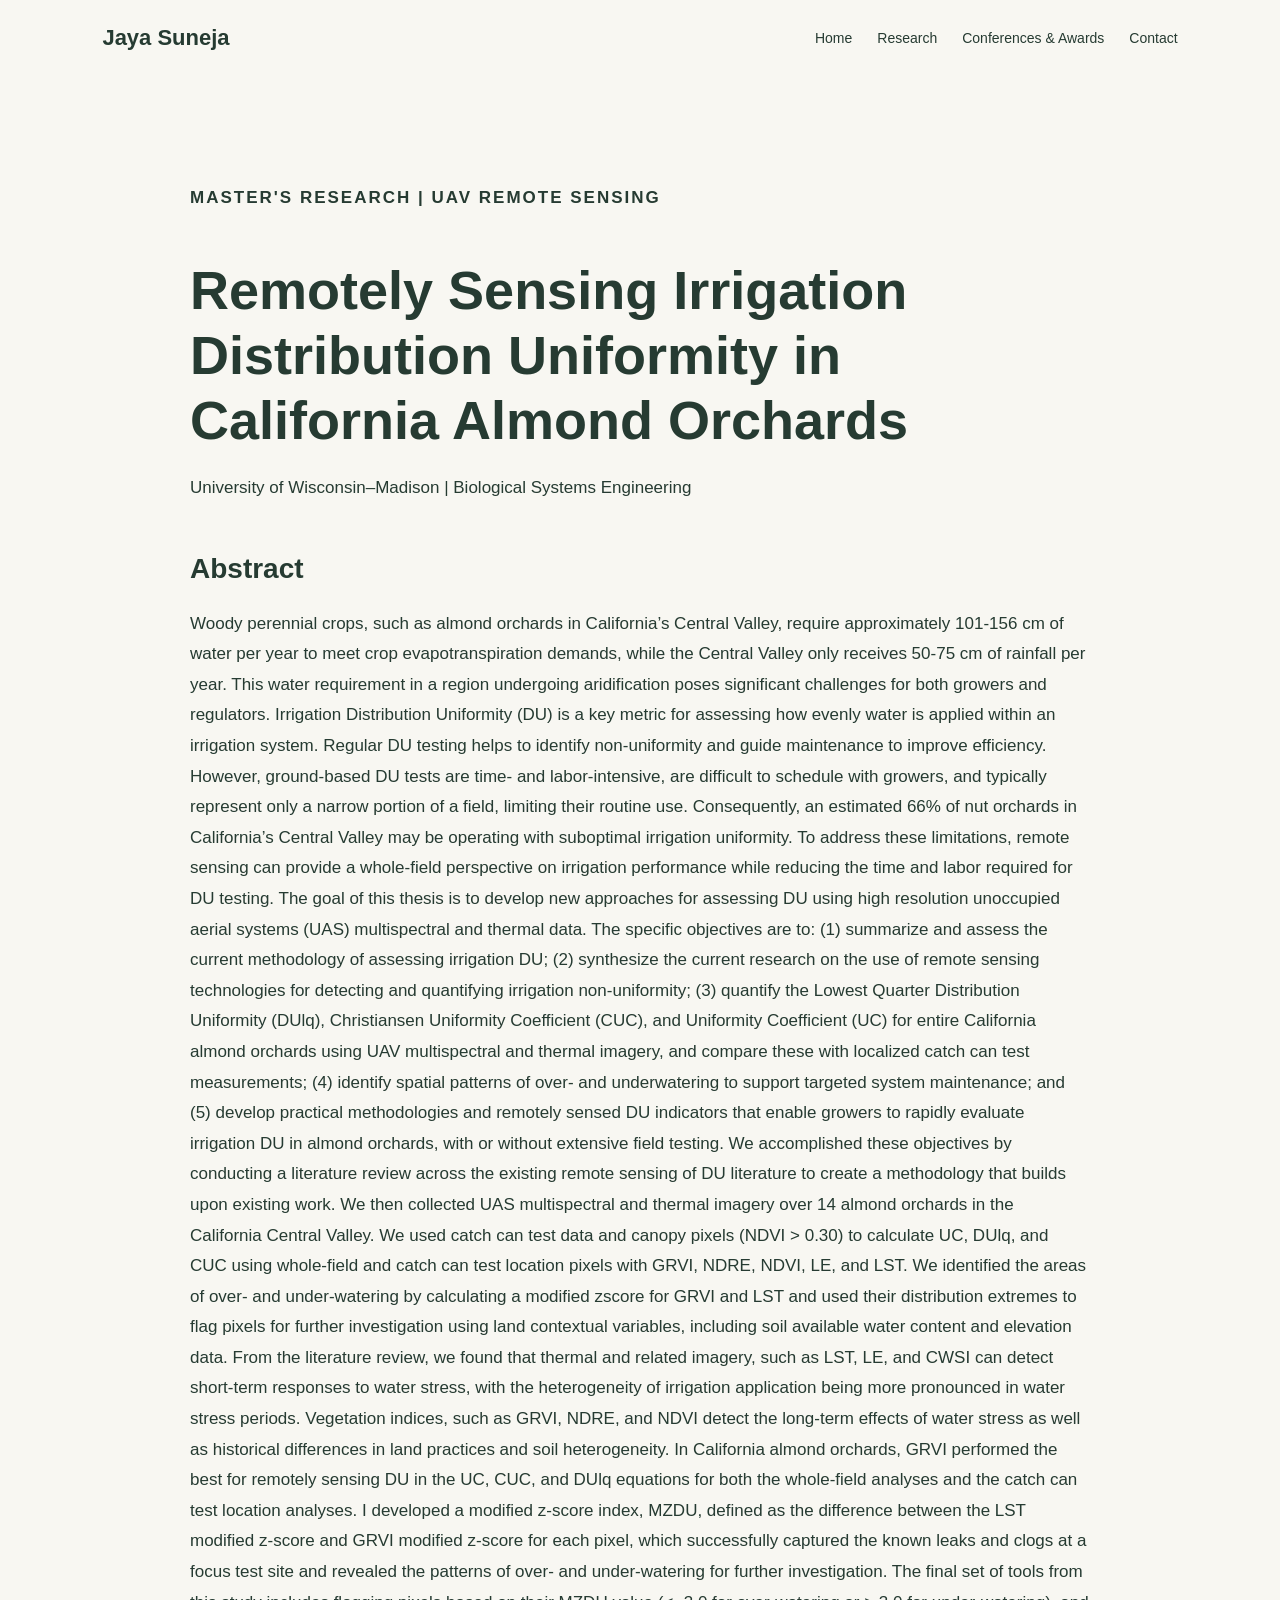
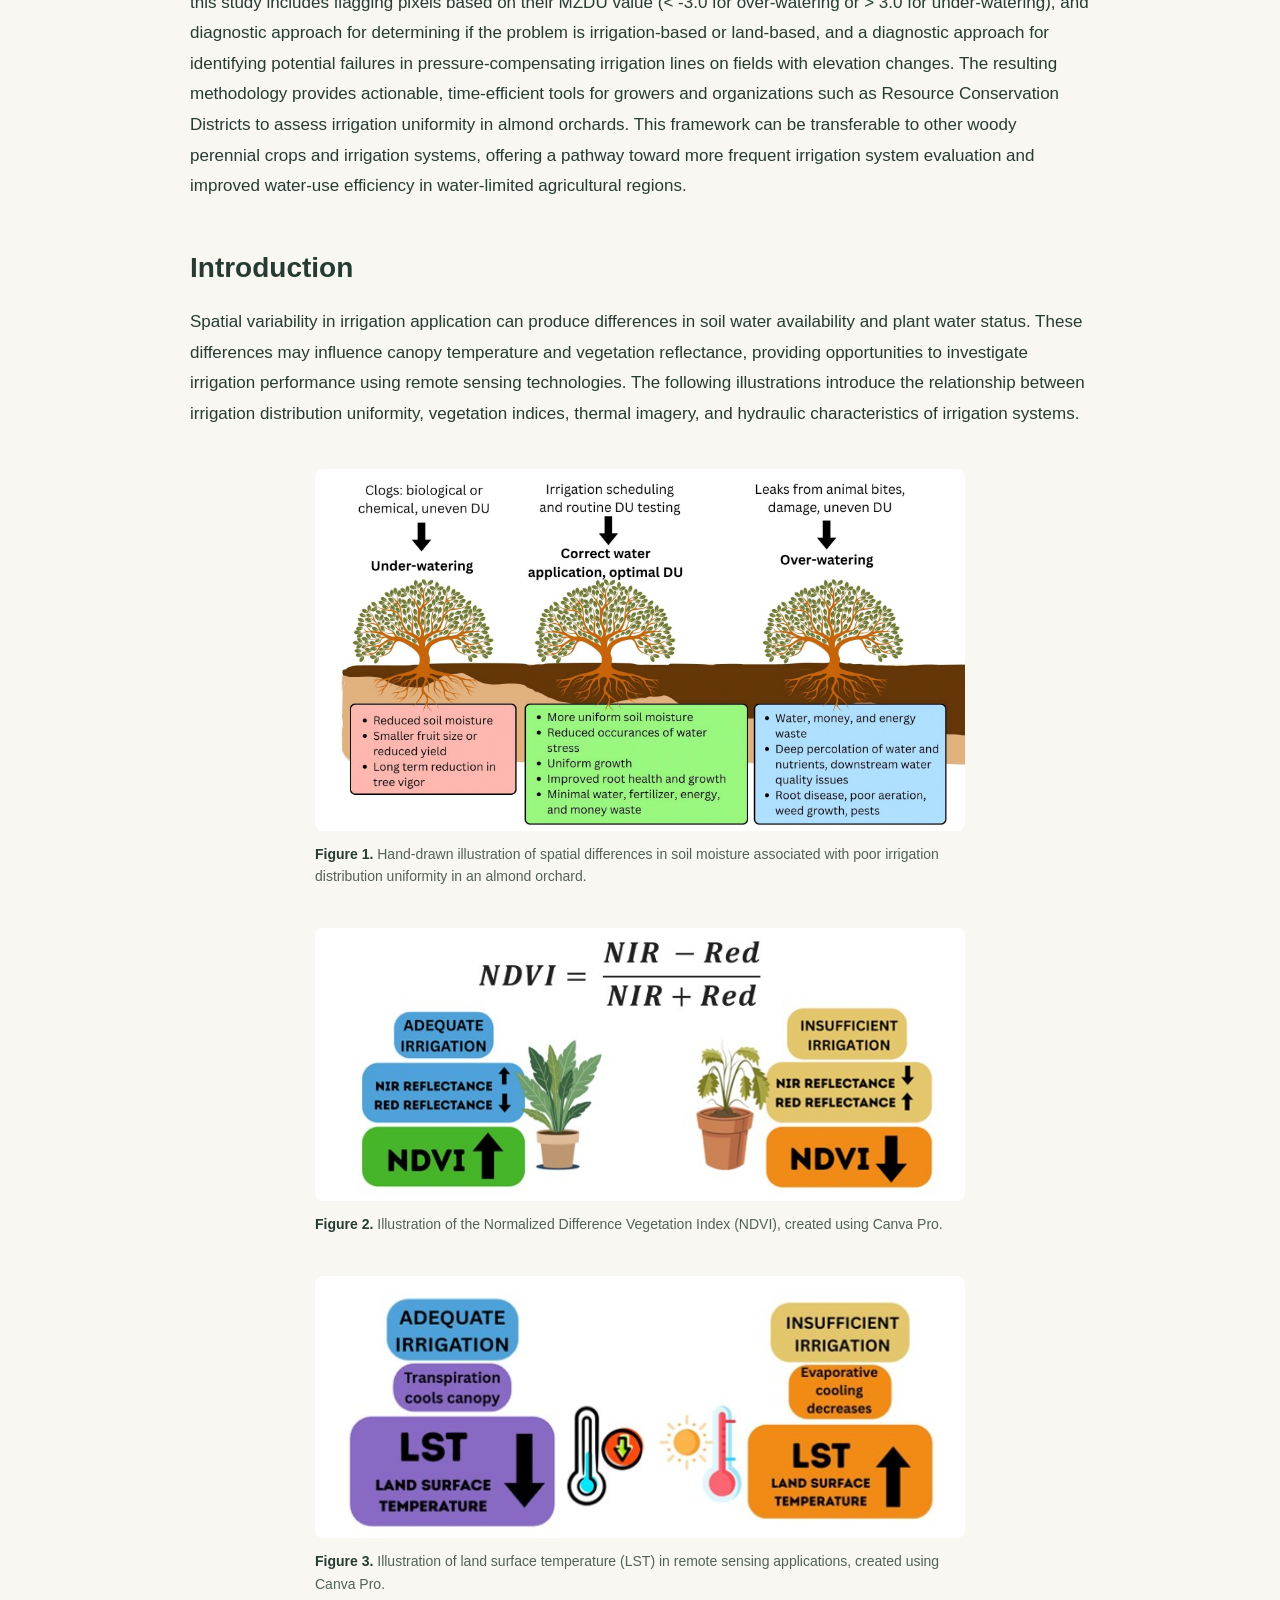
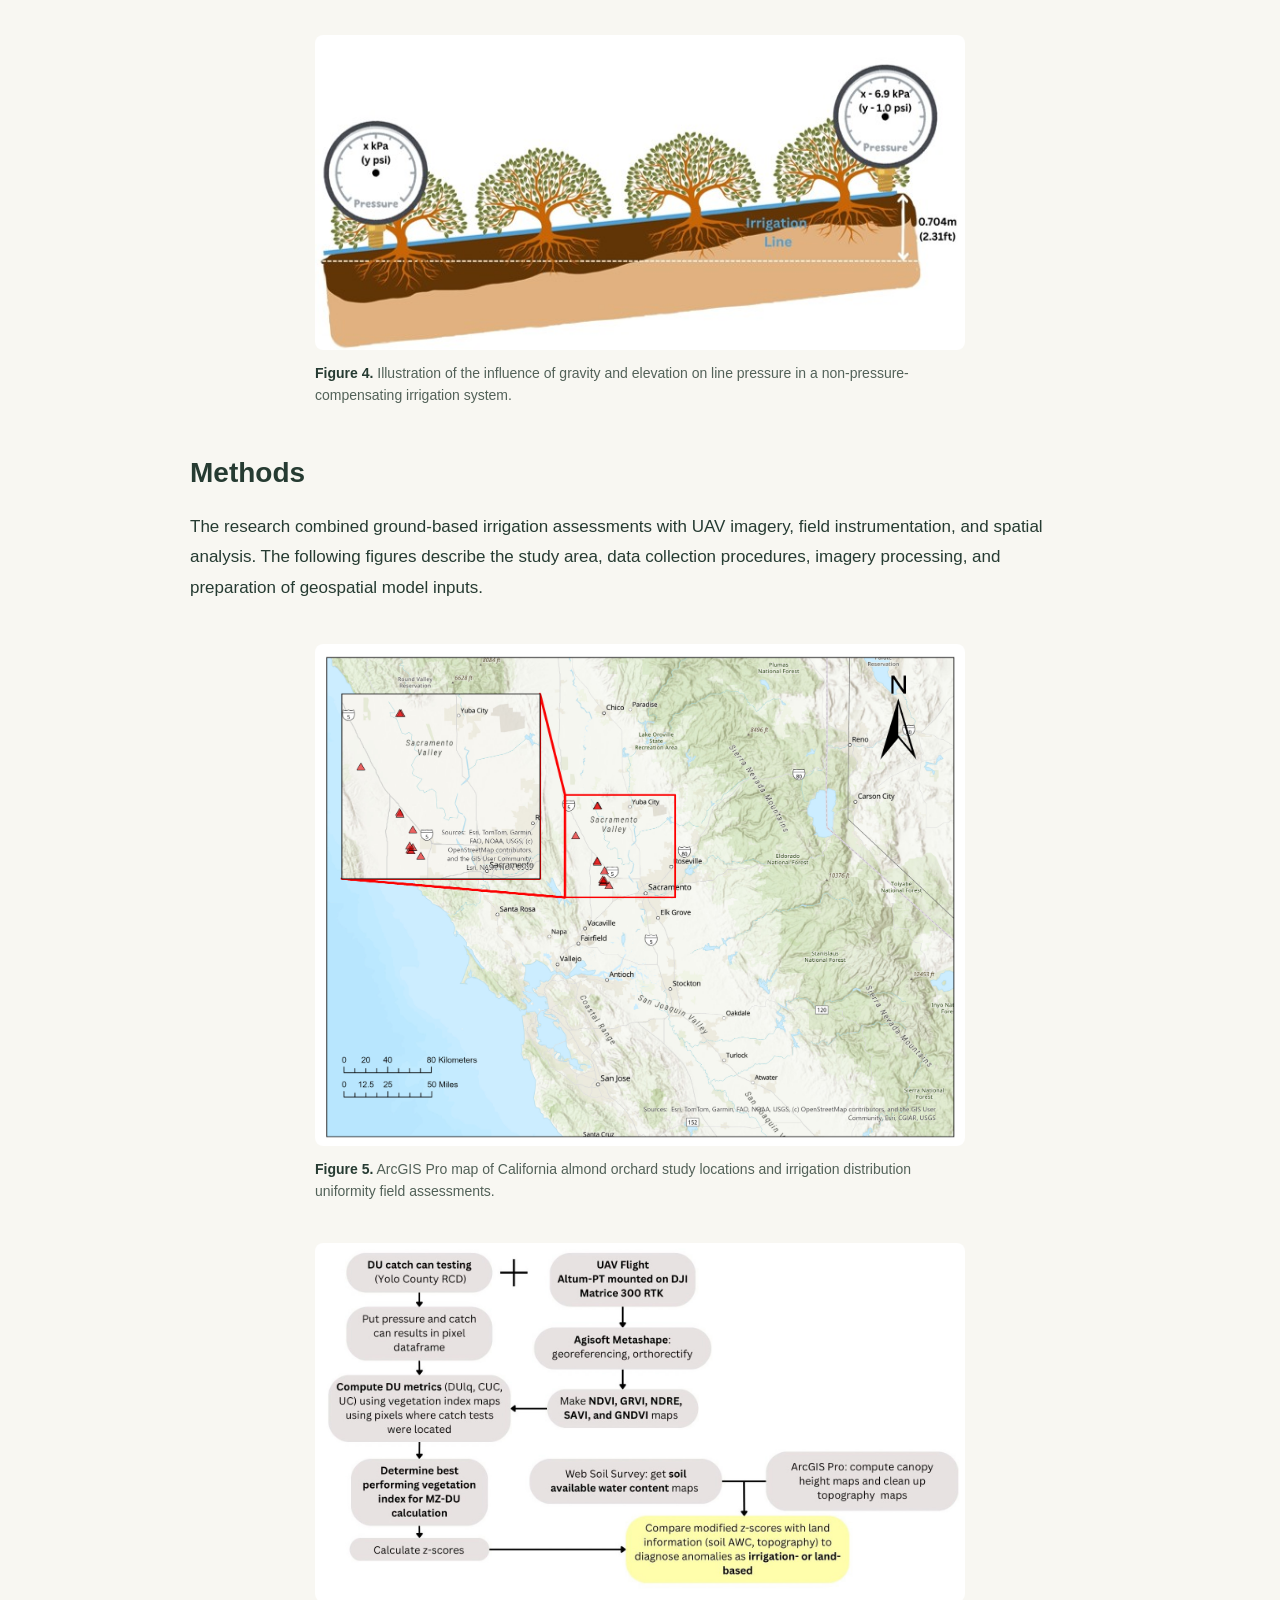
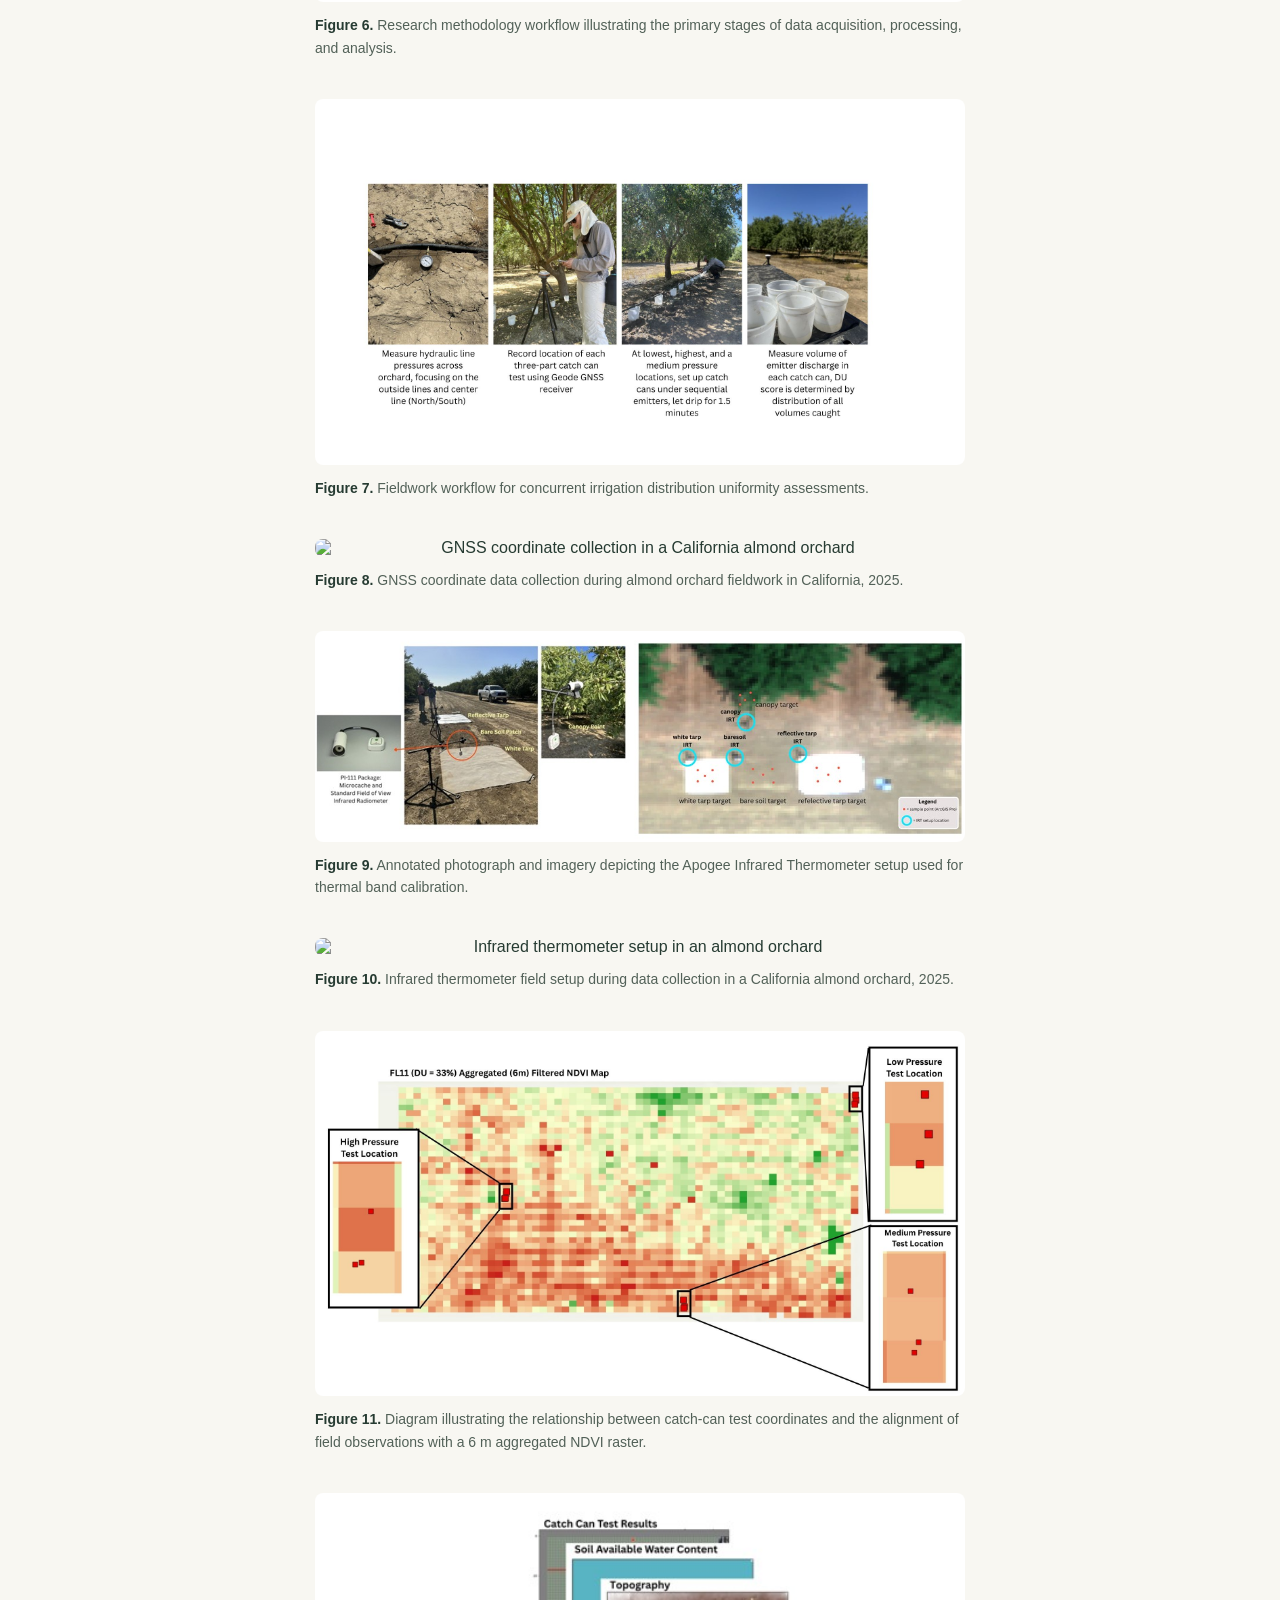
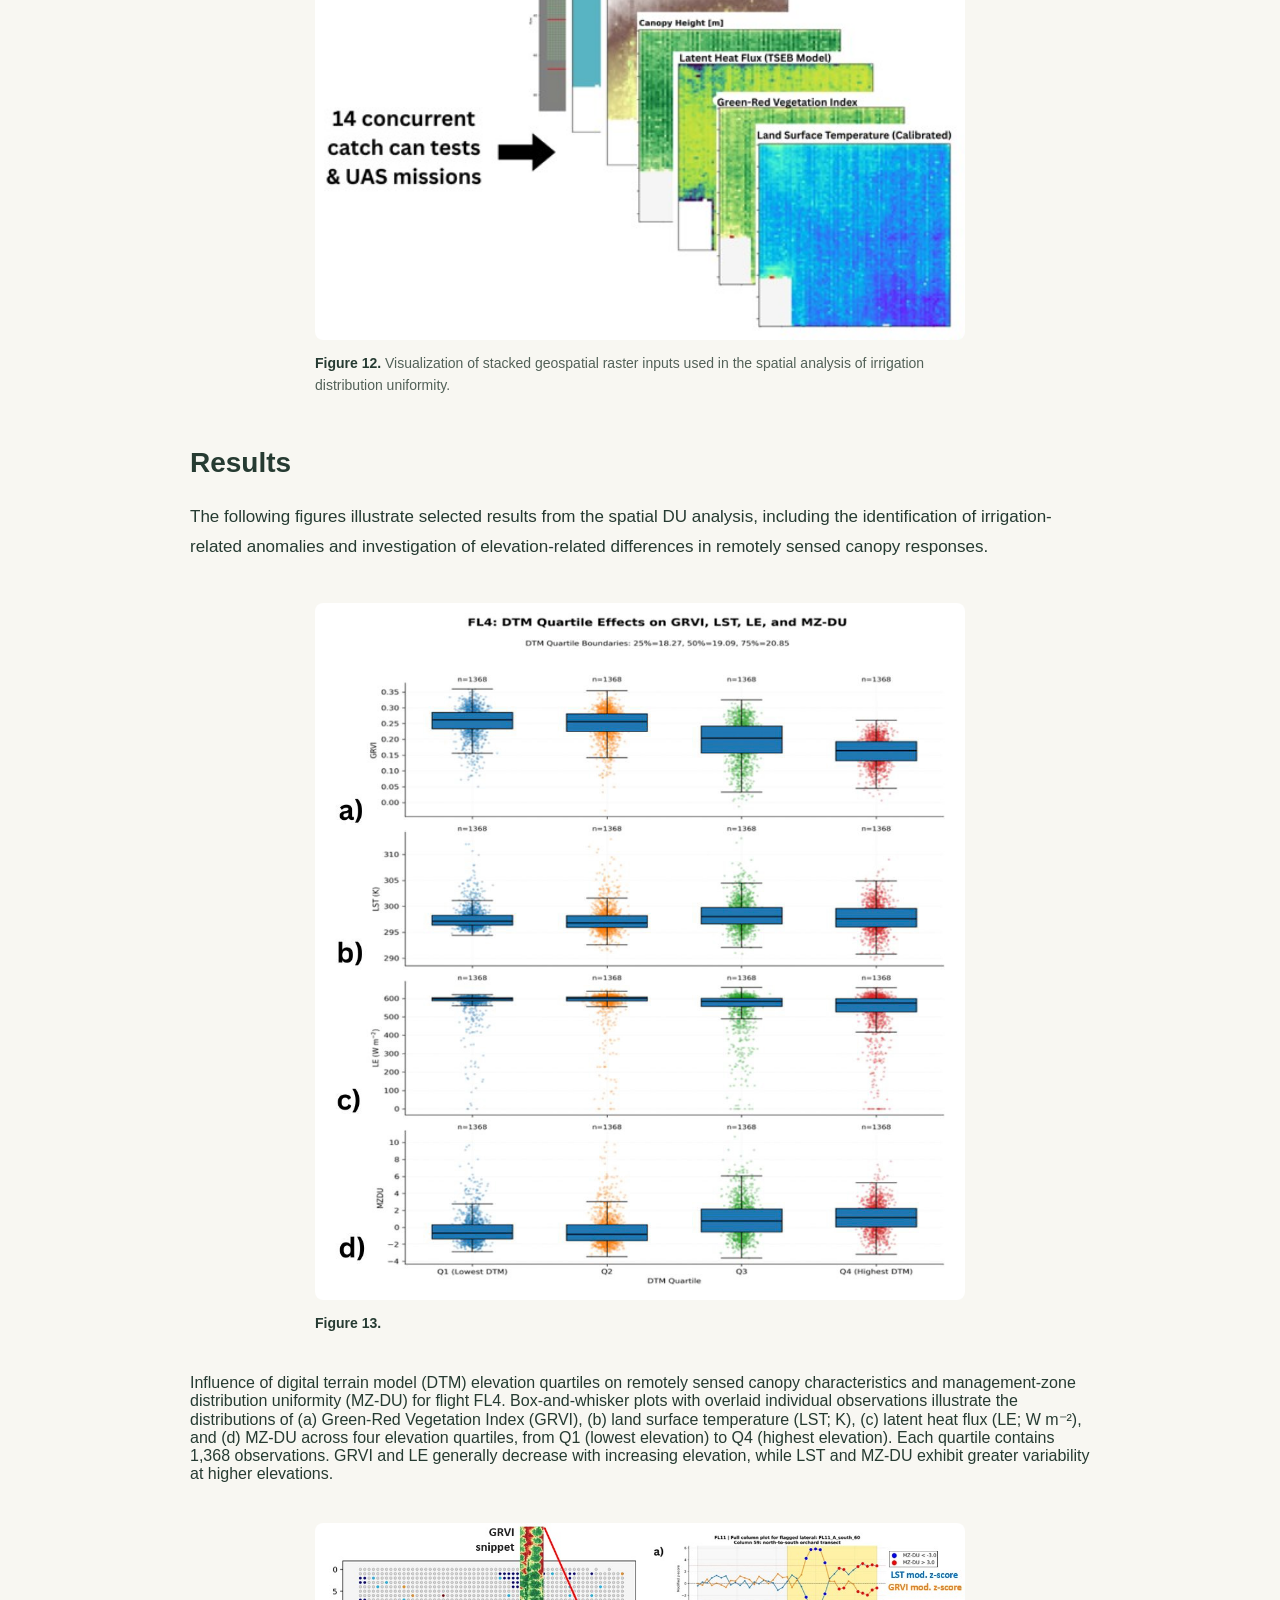
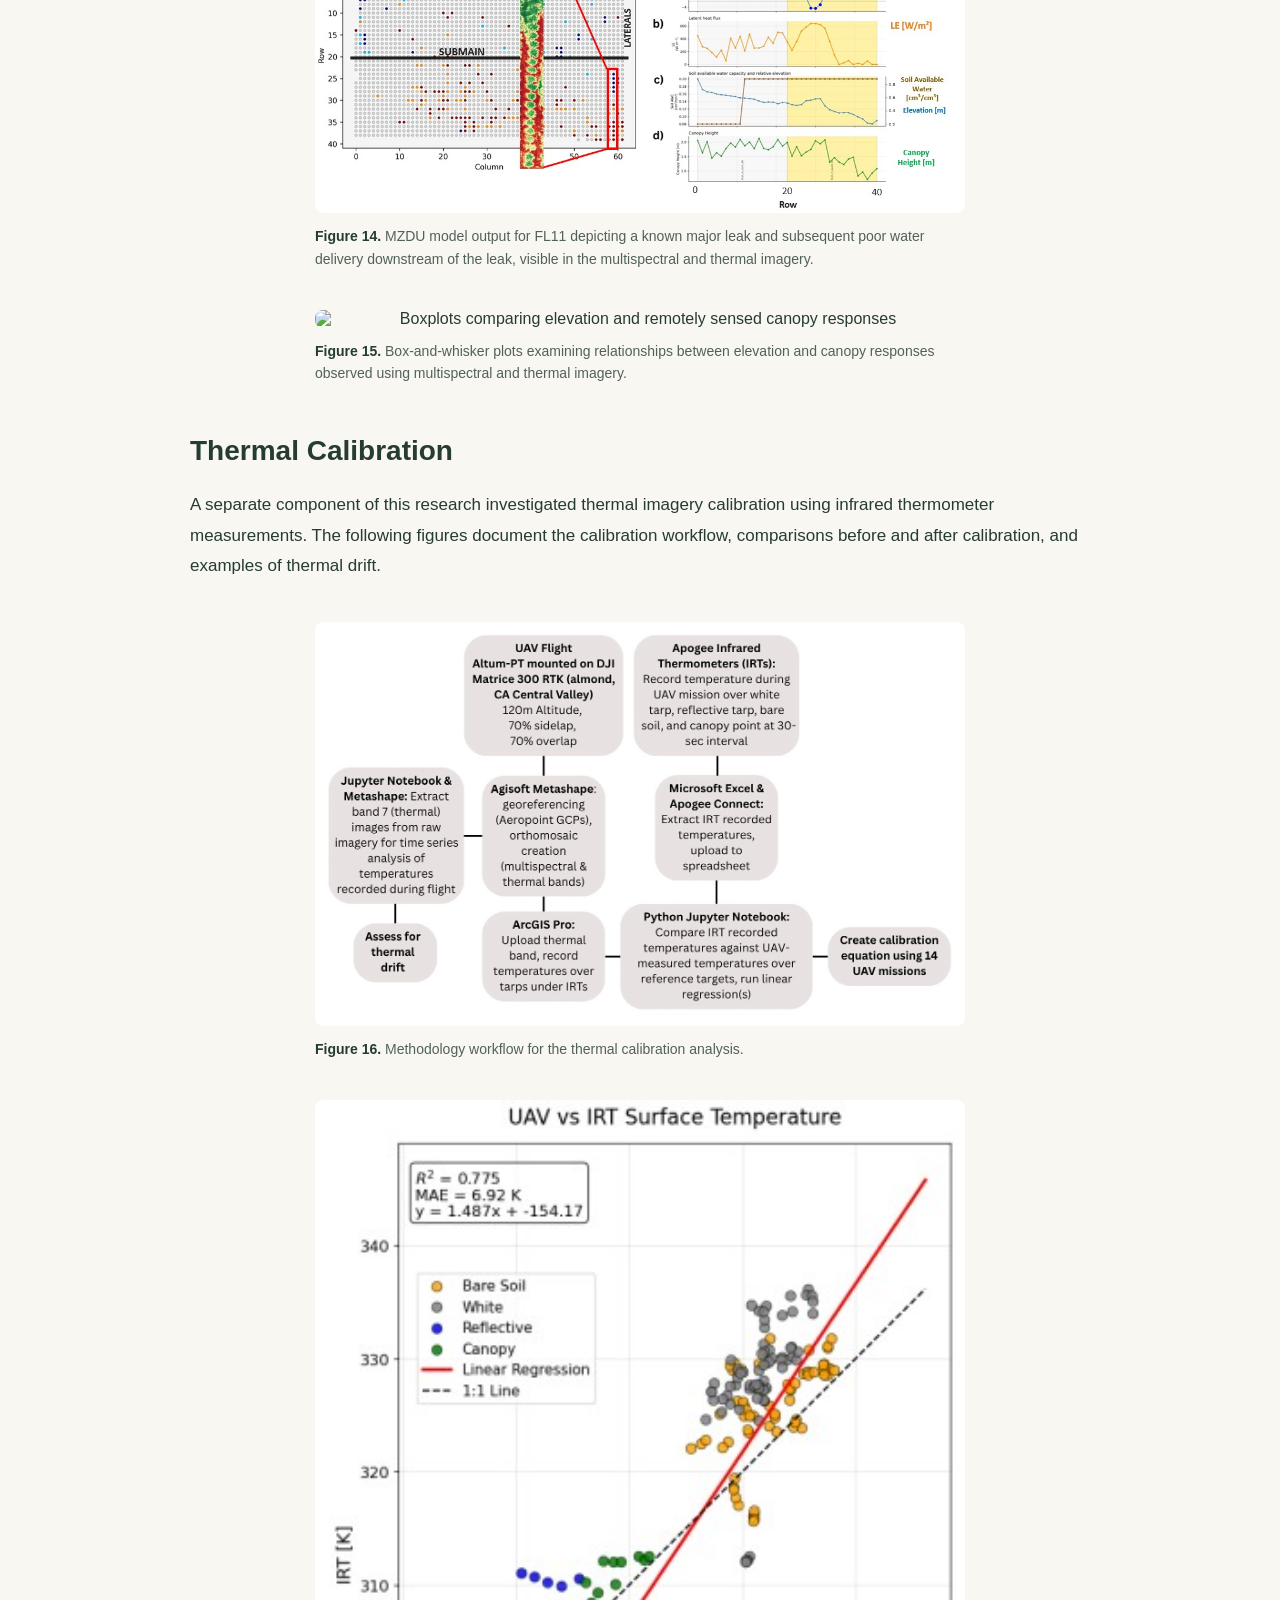
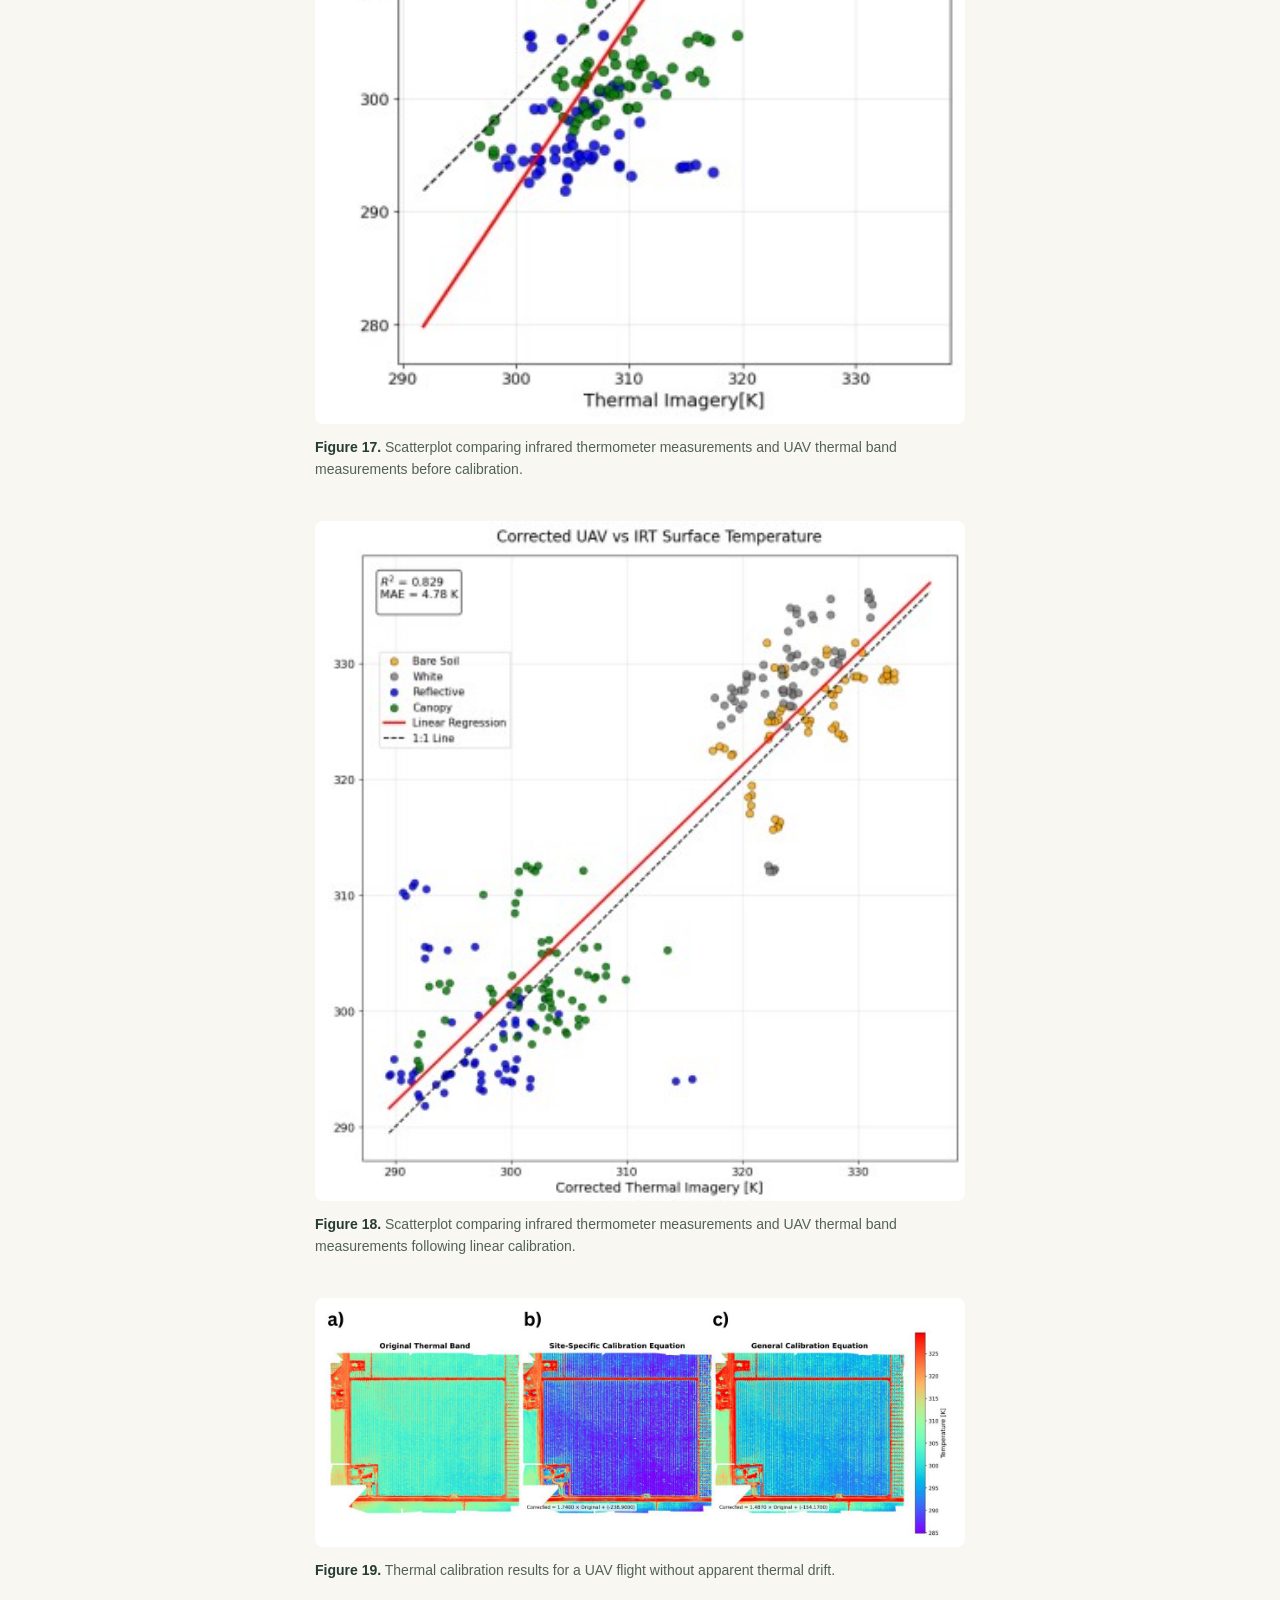
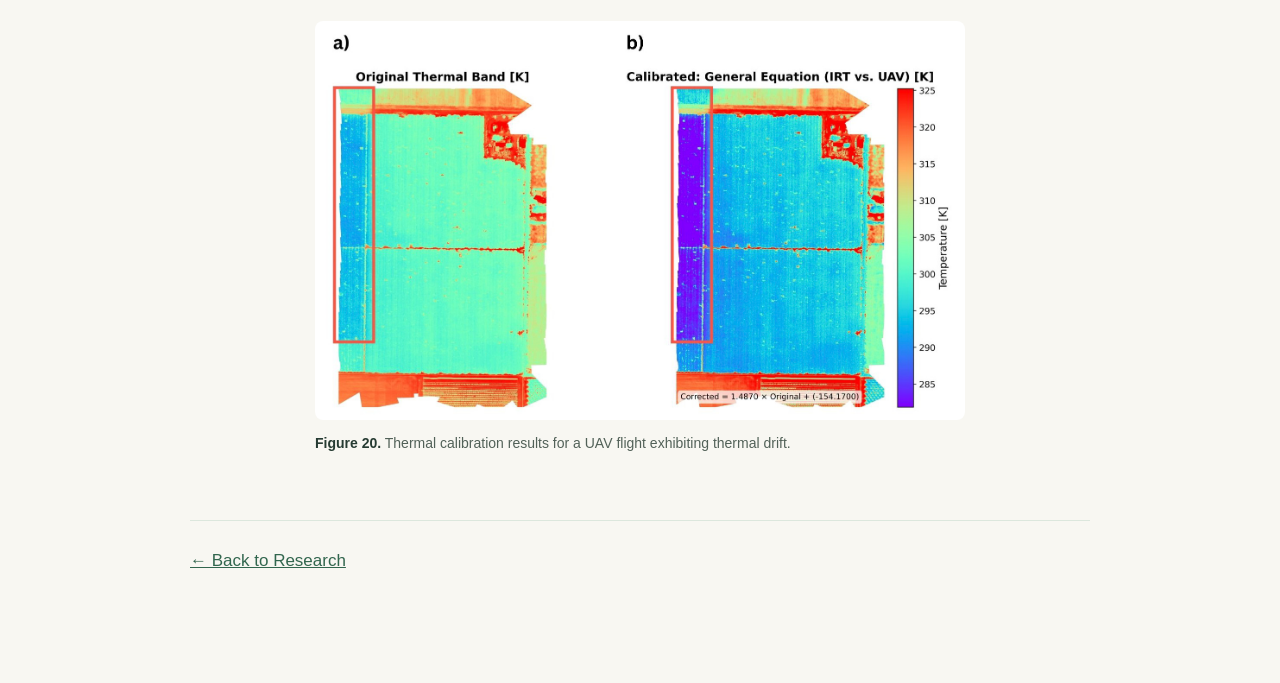
==== commit be561604: "Update almond-irrigation.html" ====
--- a/almond-irrigation.html
+++ b/almond-irrigation.html
@@ -395,7 +395,7 @@
       <!-- Figure 13: Management Zone DU -->
       <figure class="thesis-figure">
         <img
-          src="images/almond-irrigation/mzdu_FL11.jpg"
+          src="images/almond-irrigation/results_elevation.jpg"
           alt="Spatial irrigation DU results
                highlighting a known leak"
           loading="lazy"
@@ -403,14 +403,16 @@
       
         <figcaption>
           <strong>Figure 13.</strong>
-          Results of the management-zone DU
-          methodology, highlighting a known
-          irrigation leak and associated
-          insufficient water delivery
-          along a submain.
-        </figcaption>
-      </figure>
-      
+          
+        </figcaption>
+      </figure>
+      Influence of digital terrain model (DTM) elevation quartiles on remotely 
+      sensed canopy characteristics and management-zone distribution uniformity (MZ-DU) 
+      for flight FL4. Box-and-whisker plots with overlaid individual observations illustrate 
+      the distributions of (a) Green-Red Vegetation Index (GRVI), (b) land surface temperature (LST; K), 
+      (c) latent heat flux (LE; W m⁻²), and (d) MZ-DU across four elevation quartiles, from Q1 (lowest elevation) 
+      to Q4 (highest elevation). Each quartile contains 1,368 observations. GRVI and LE generally decrease with 
+      increasing elevation, while LST and MZ-DU exhibit greater variability at higher elevations.
       <!-- Figure 14: FL11 MZDU Output -->
       <figure class="thesis-figure">
         <img
--- a/style.css
+++ b/style.css
@@ -208,9 +208,12 @@
    Images centered and proportions preserved
    ========================================== */
 
+
+/* Master's Research Figures - 30% Larger */
+
 .project-detail .thesis-figure {
   width: 100%;
-  max-width: 500px;
+  max-width: 650px;
   margin: 40px auto;
   text-align: center;
 }
@@ -218,7 +221,7 @@
 .project-detail .thesis-figure img {
   display: block;
   width: 100%;
-  max-width: 500px;
+  max-width: 650px;
   height: auto;
   max-height: none;
   object-fit: contain;
@@ -233,6 +236,7 @@
   color: #526158;
   text-align: left;
 }
+
 
 .project-detail .thesis-figure figcaption strong {
   color: #263b32;
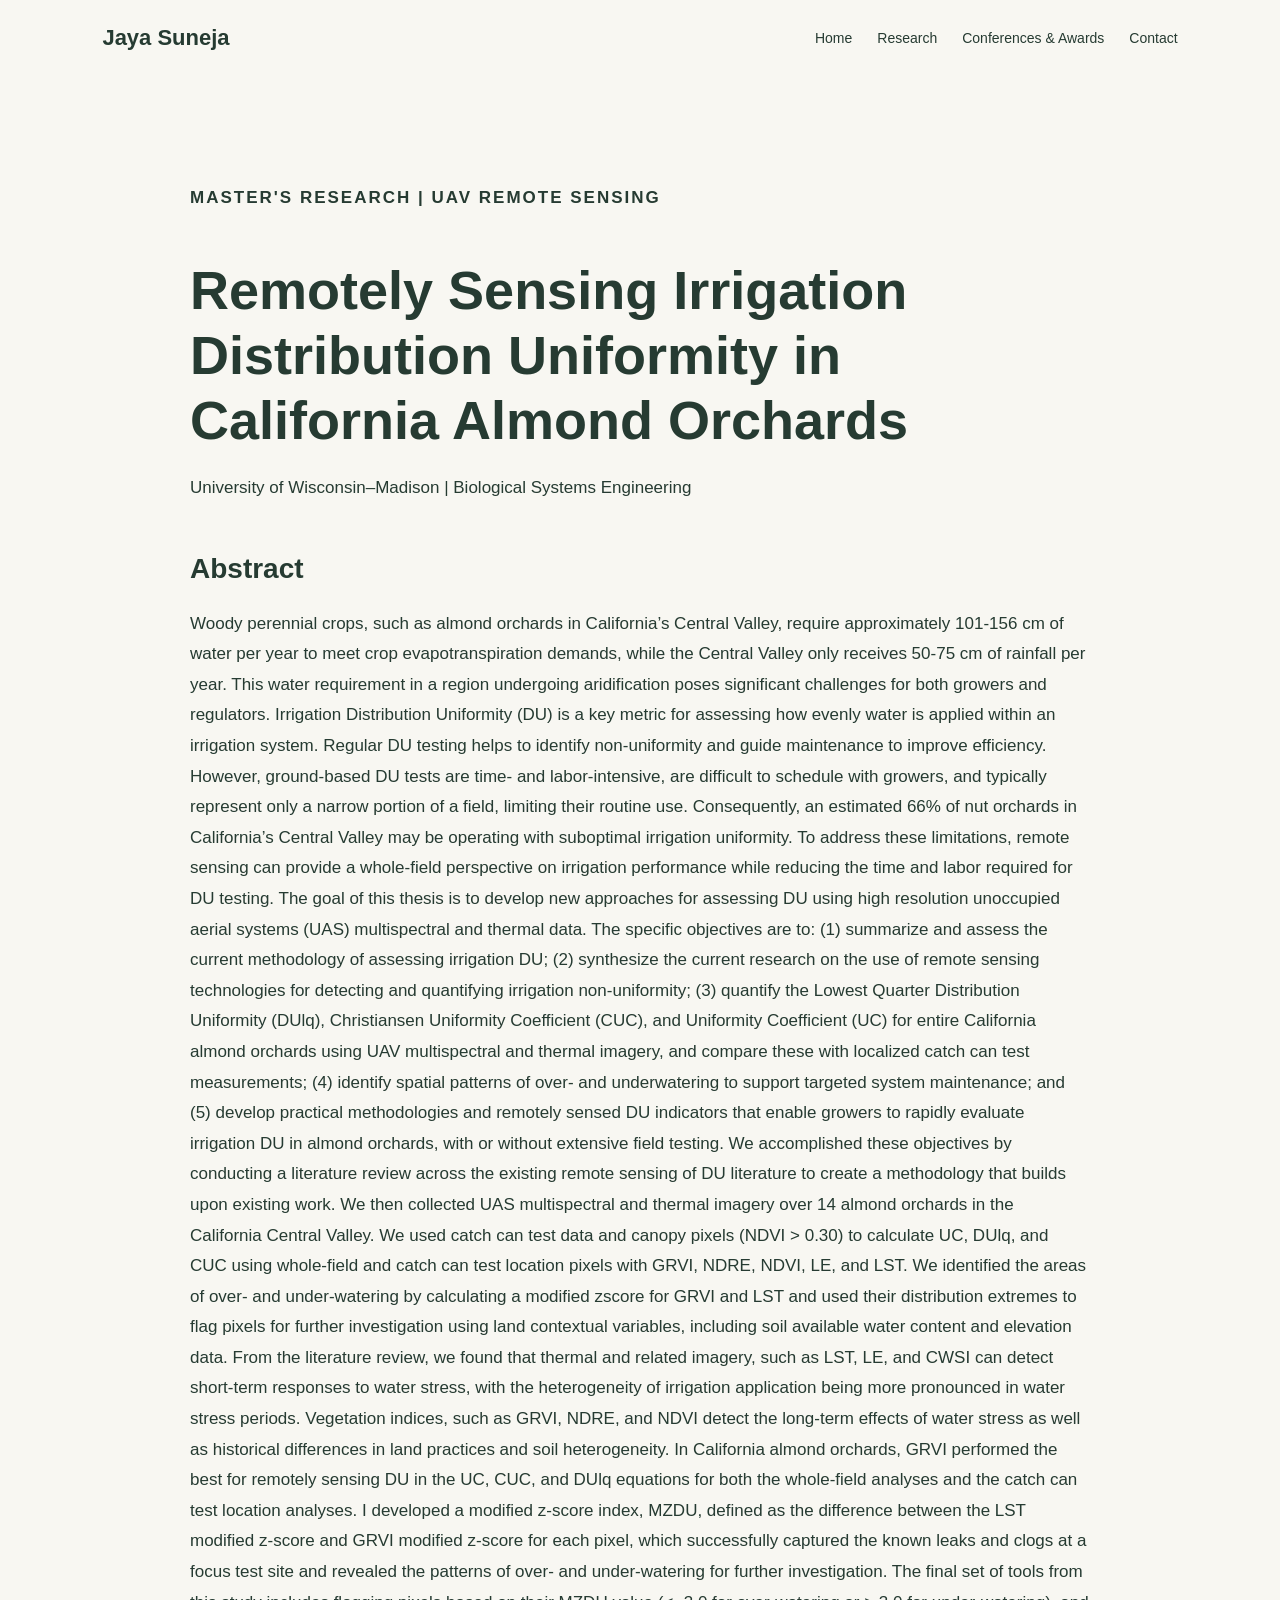
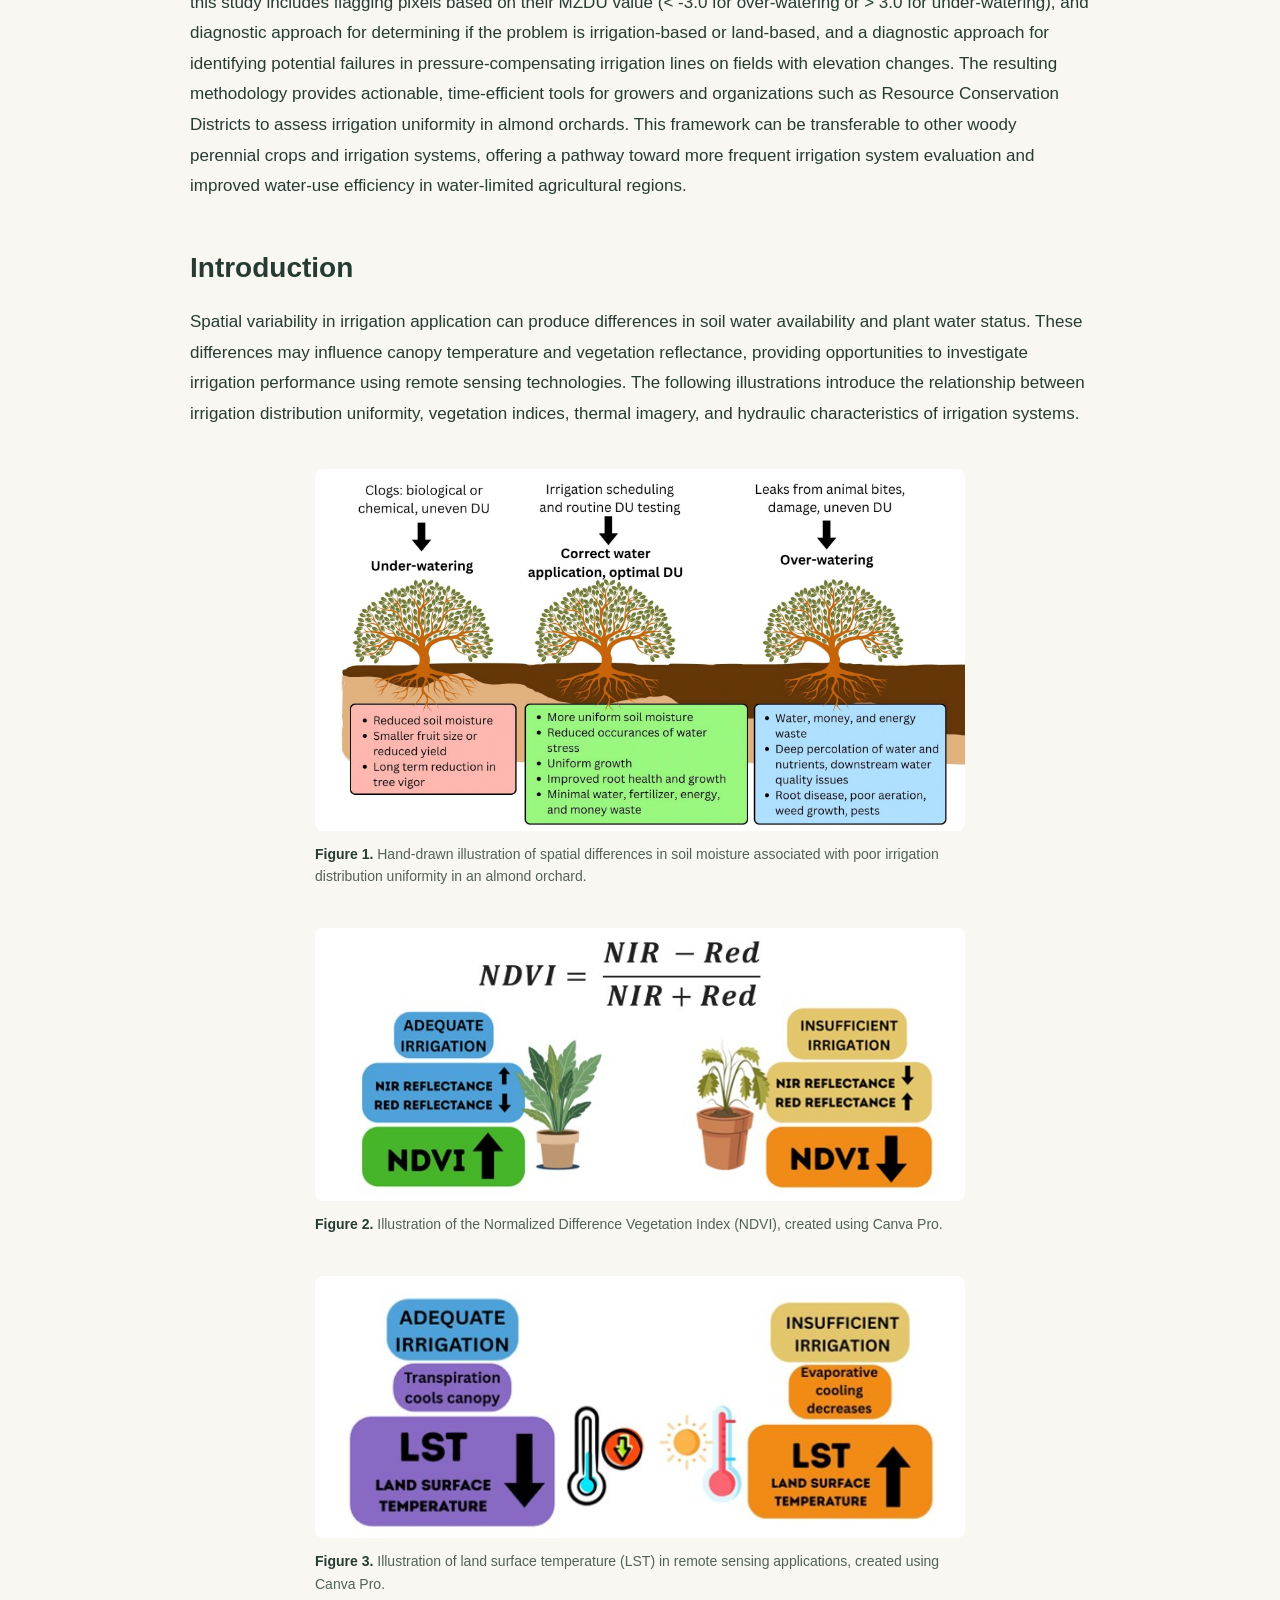
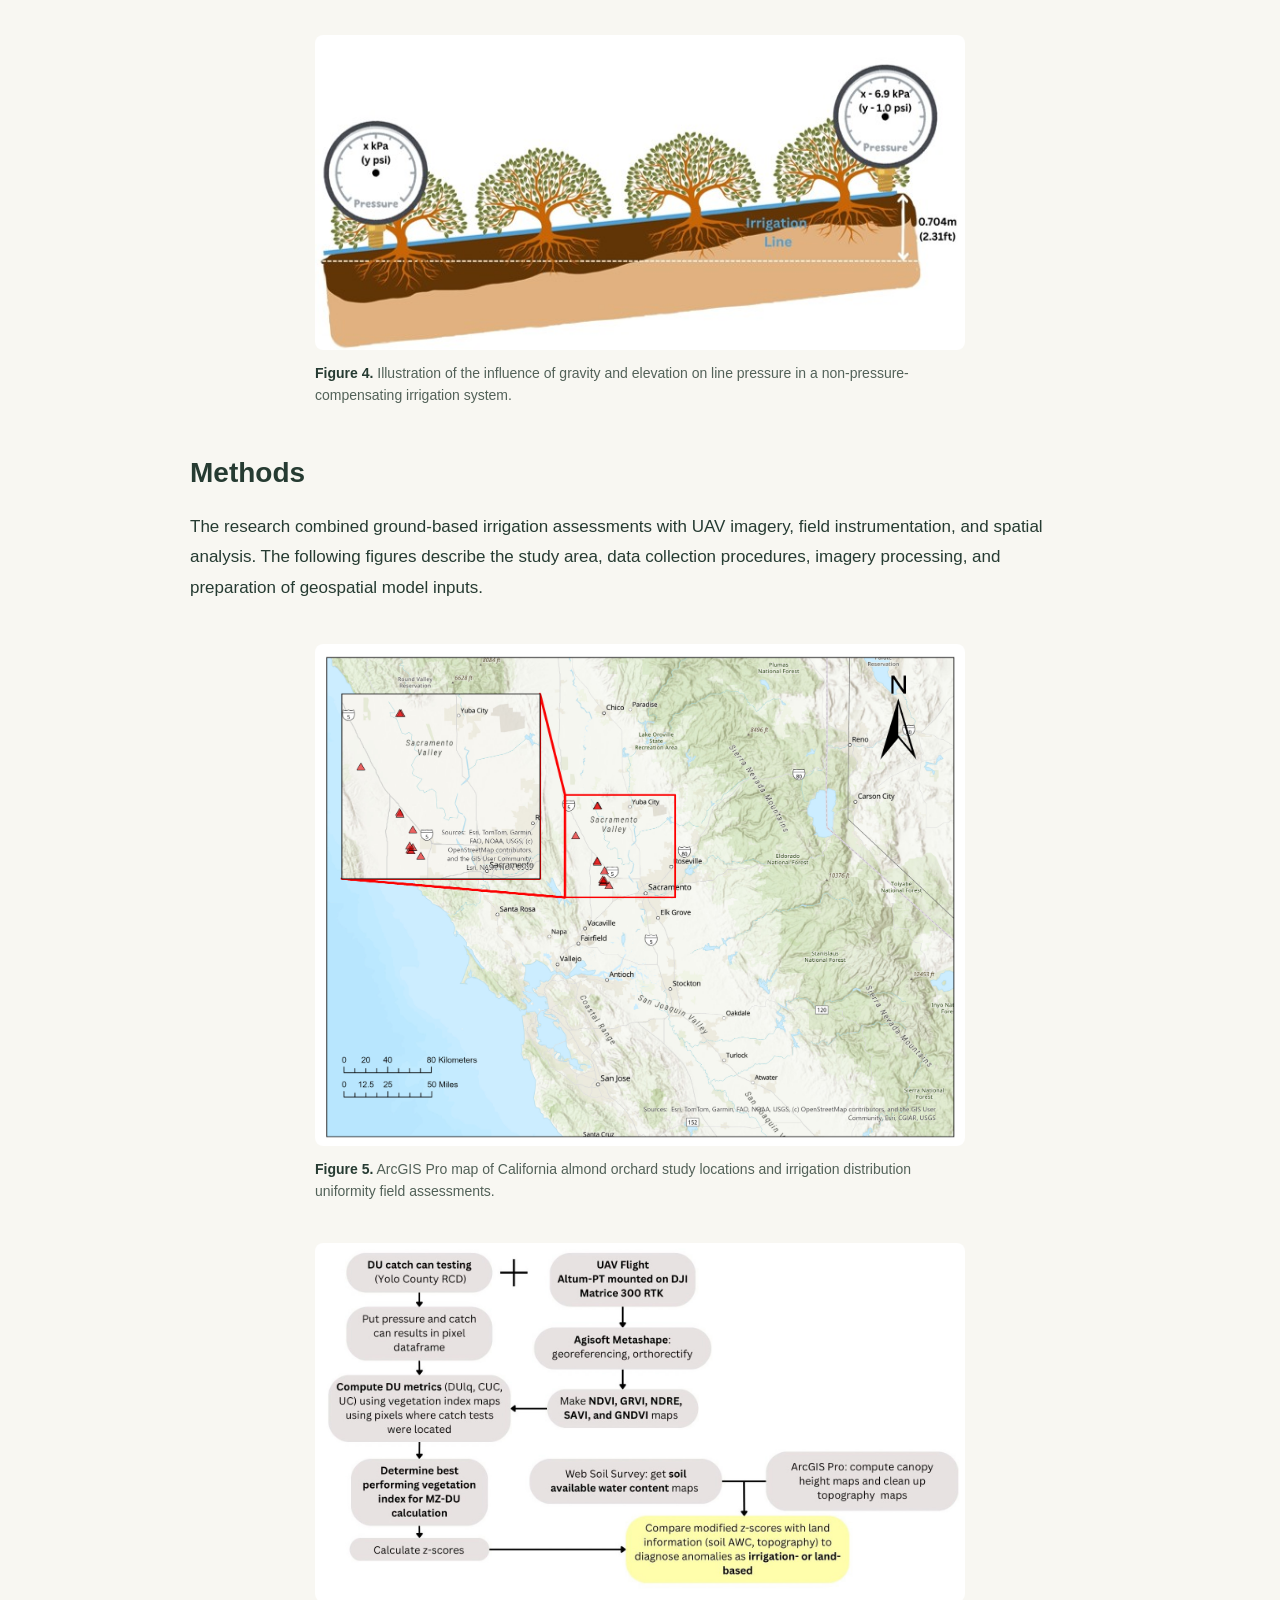
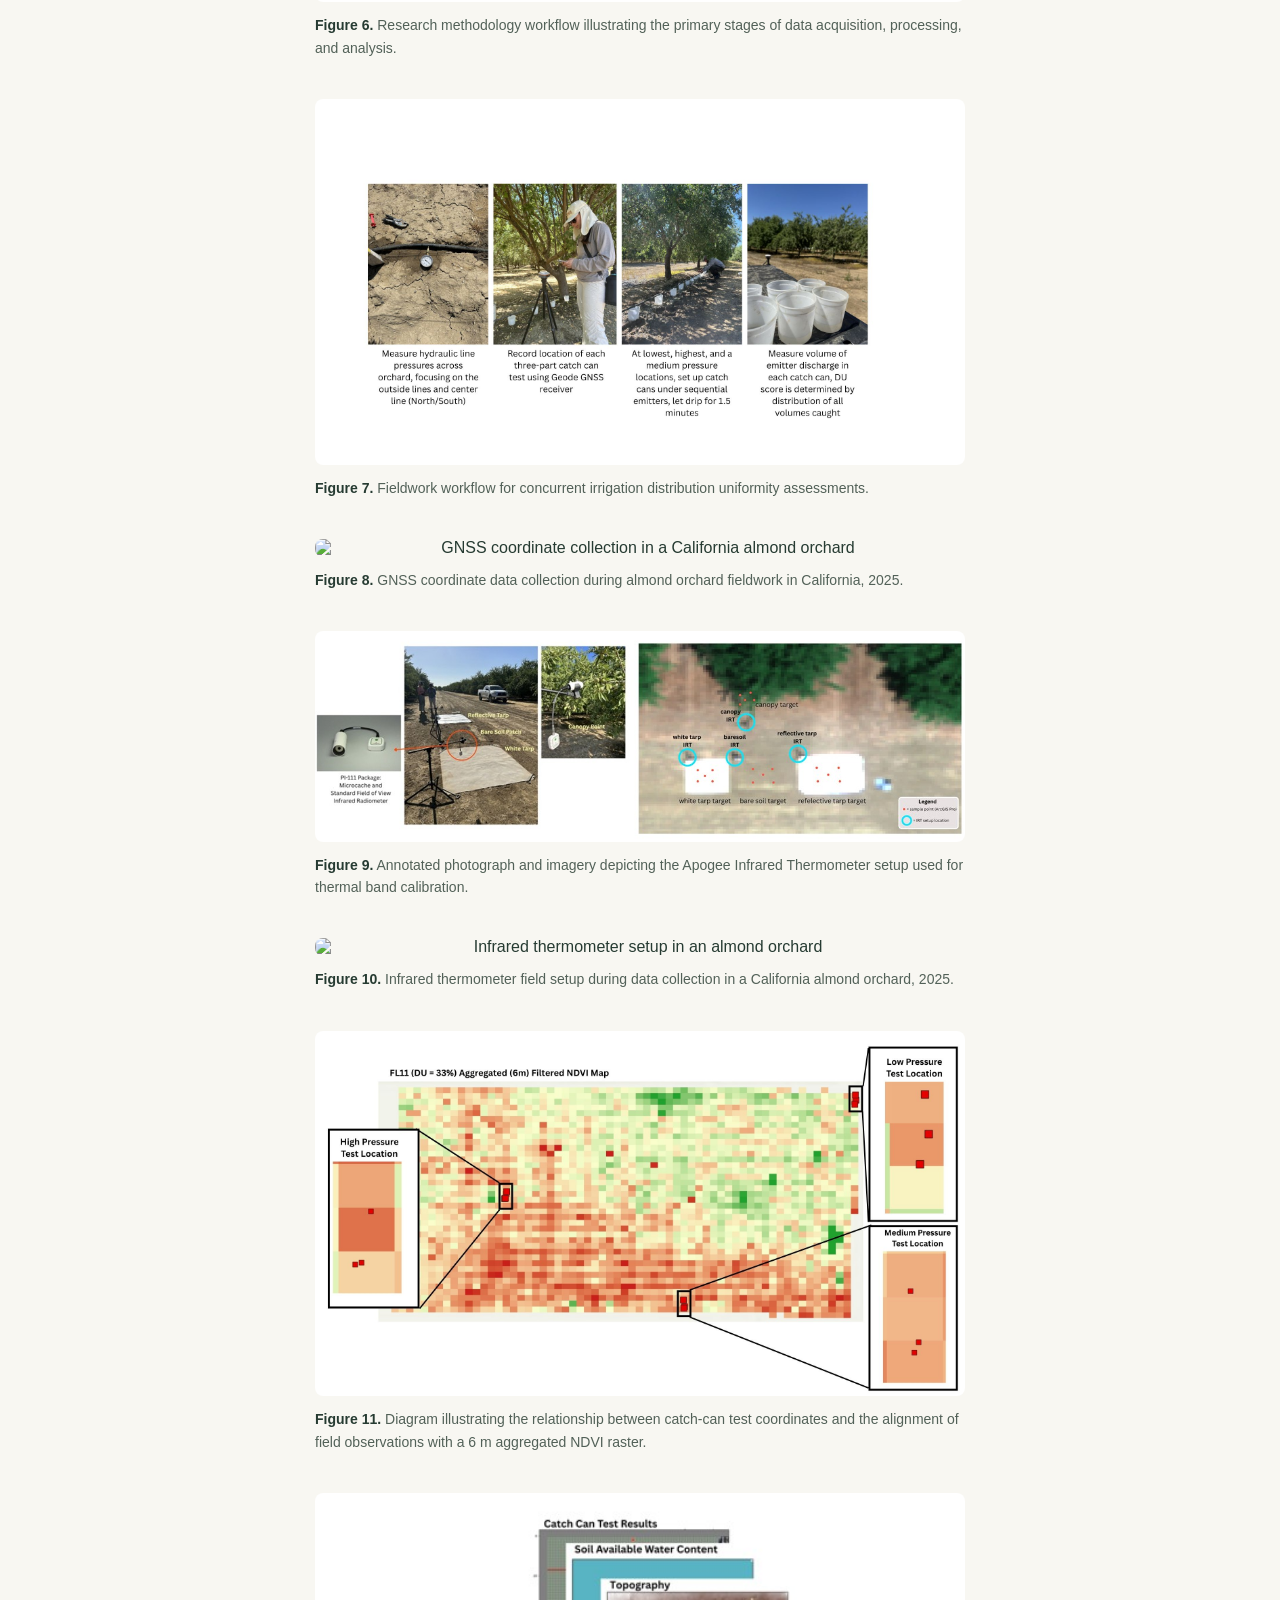
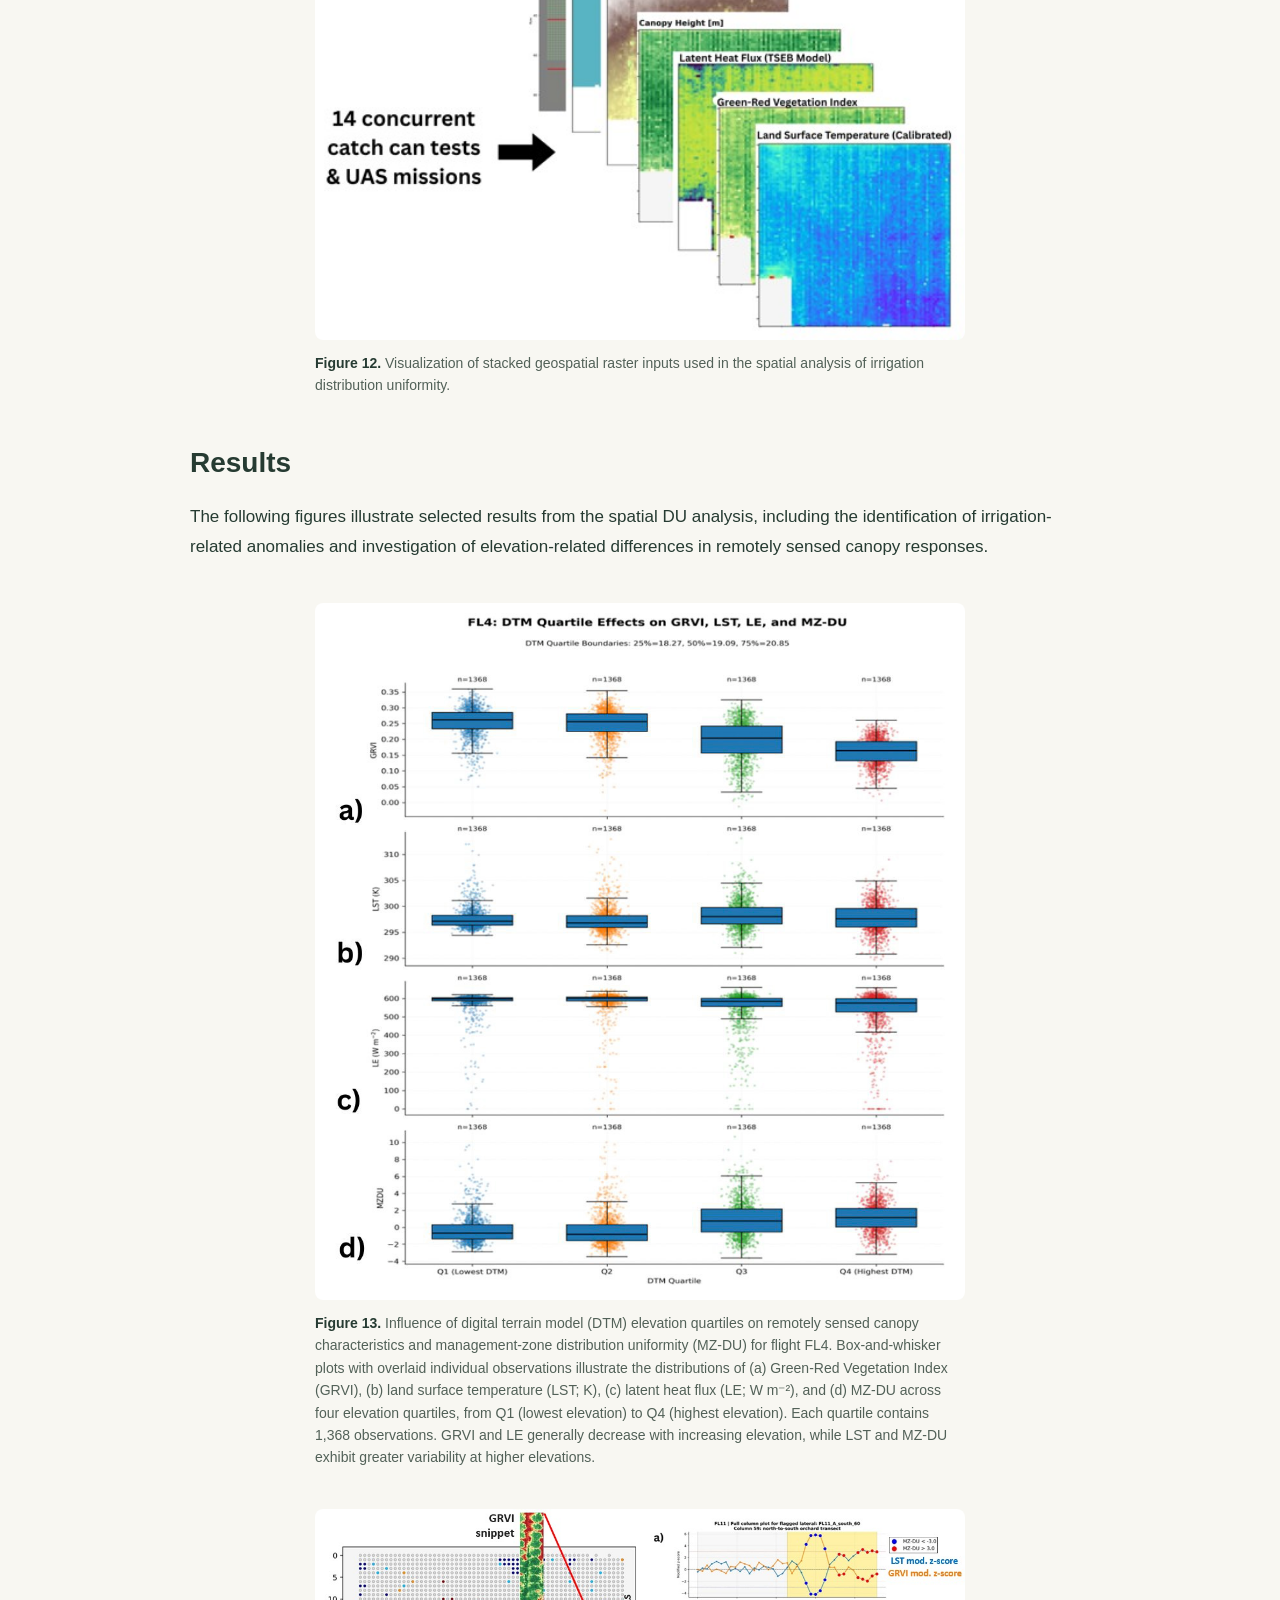
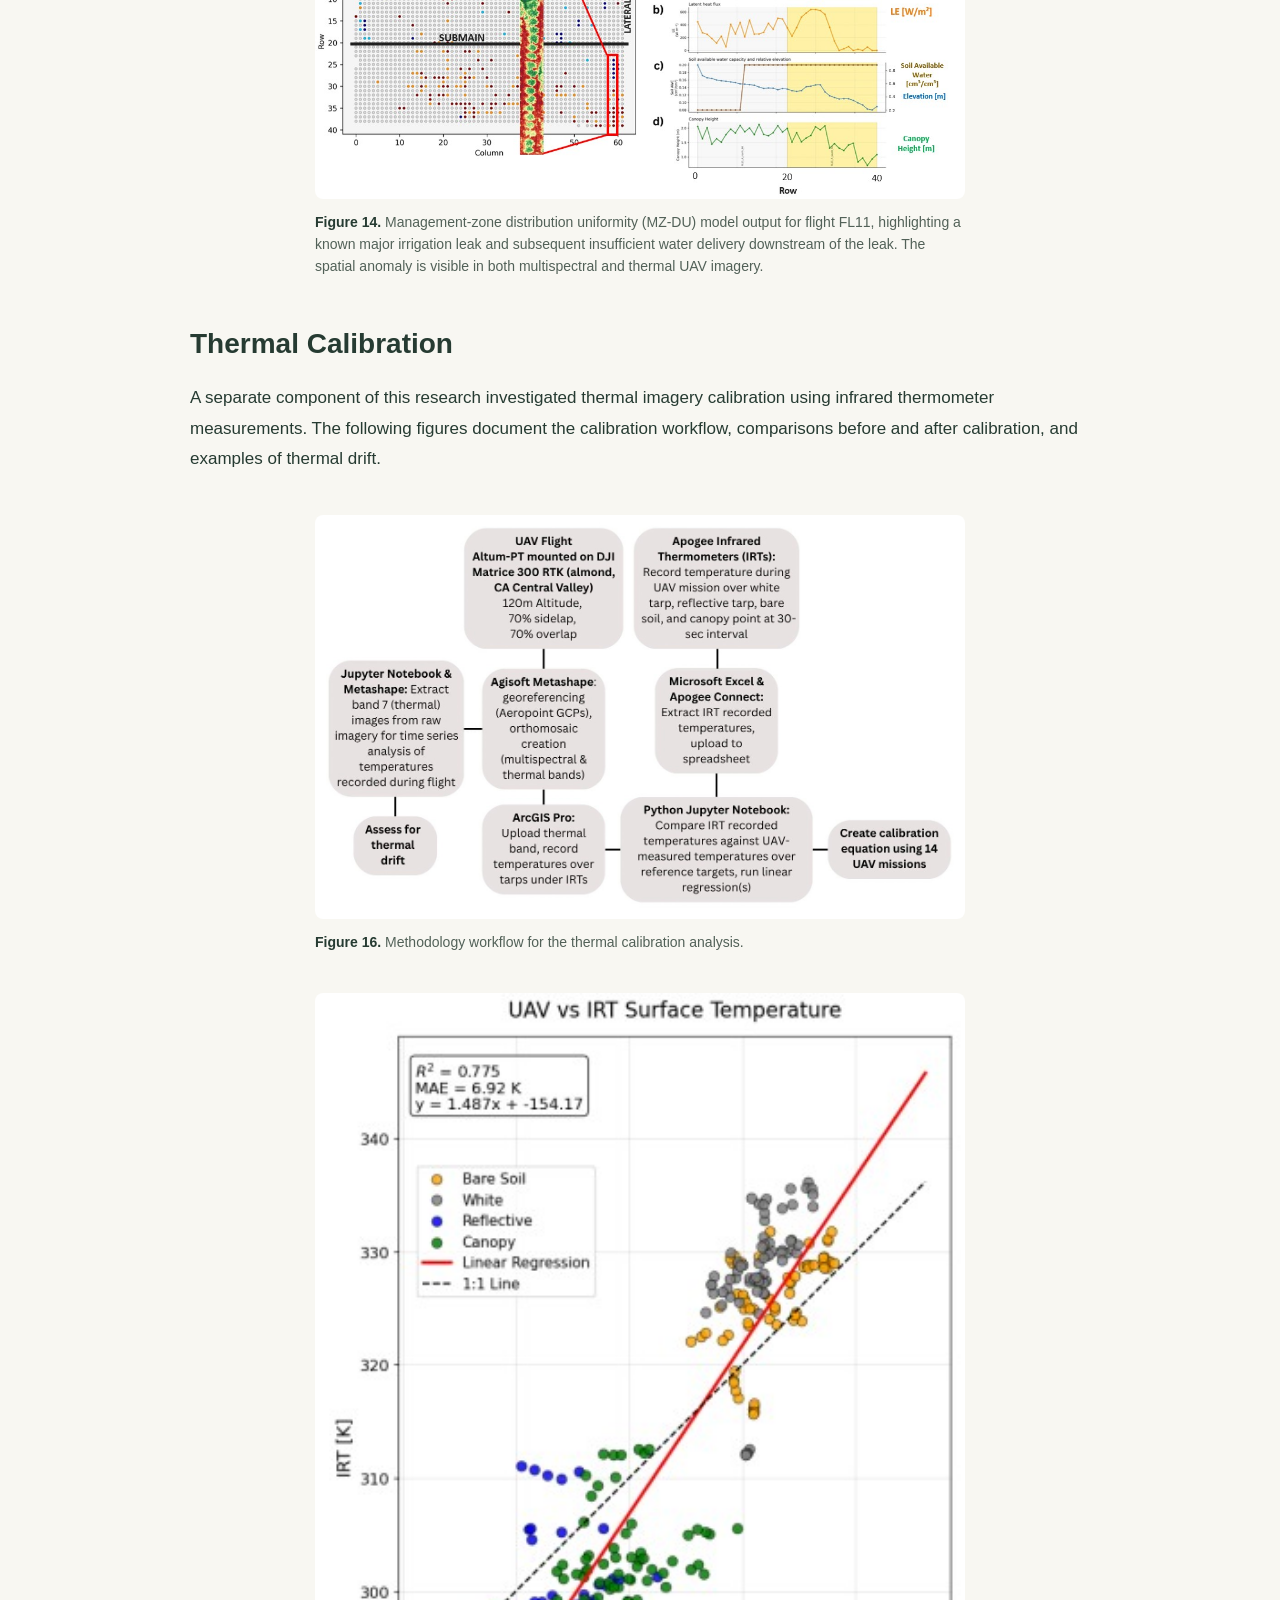
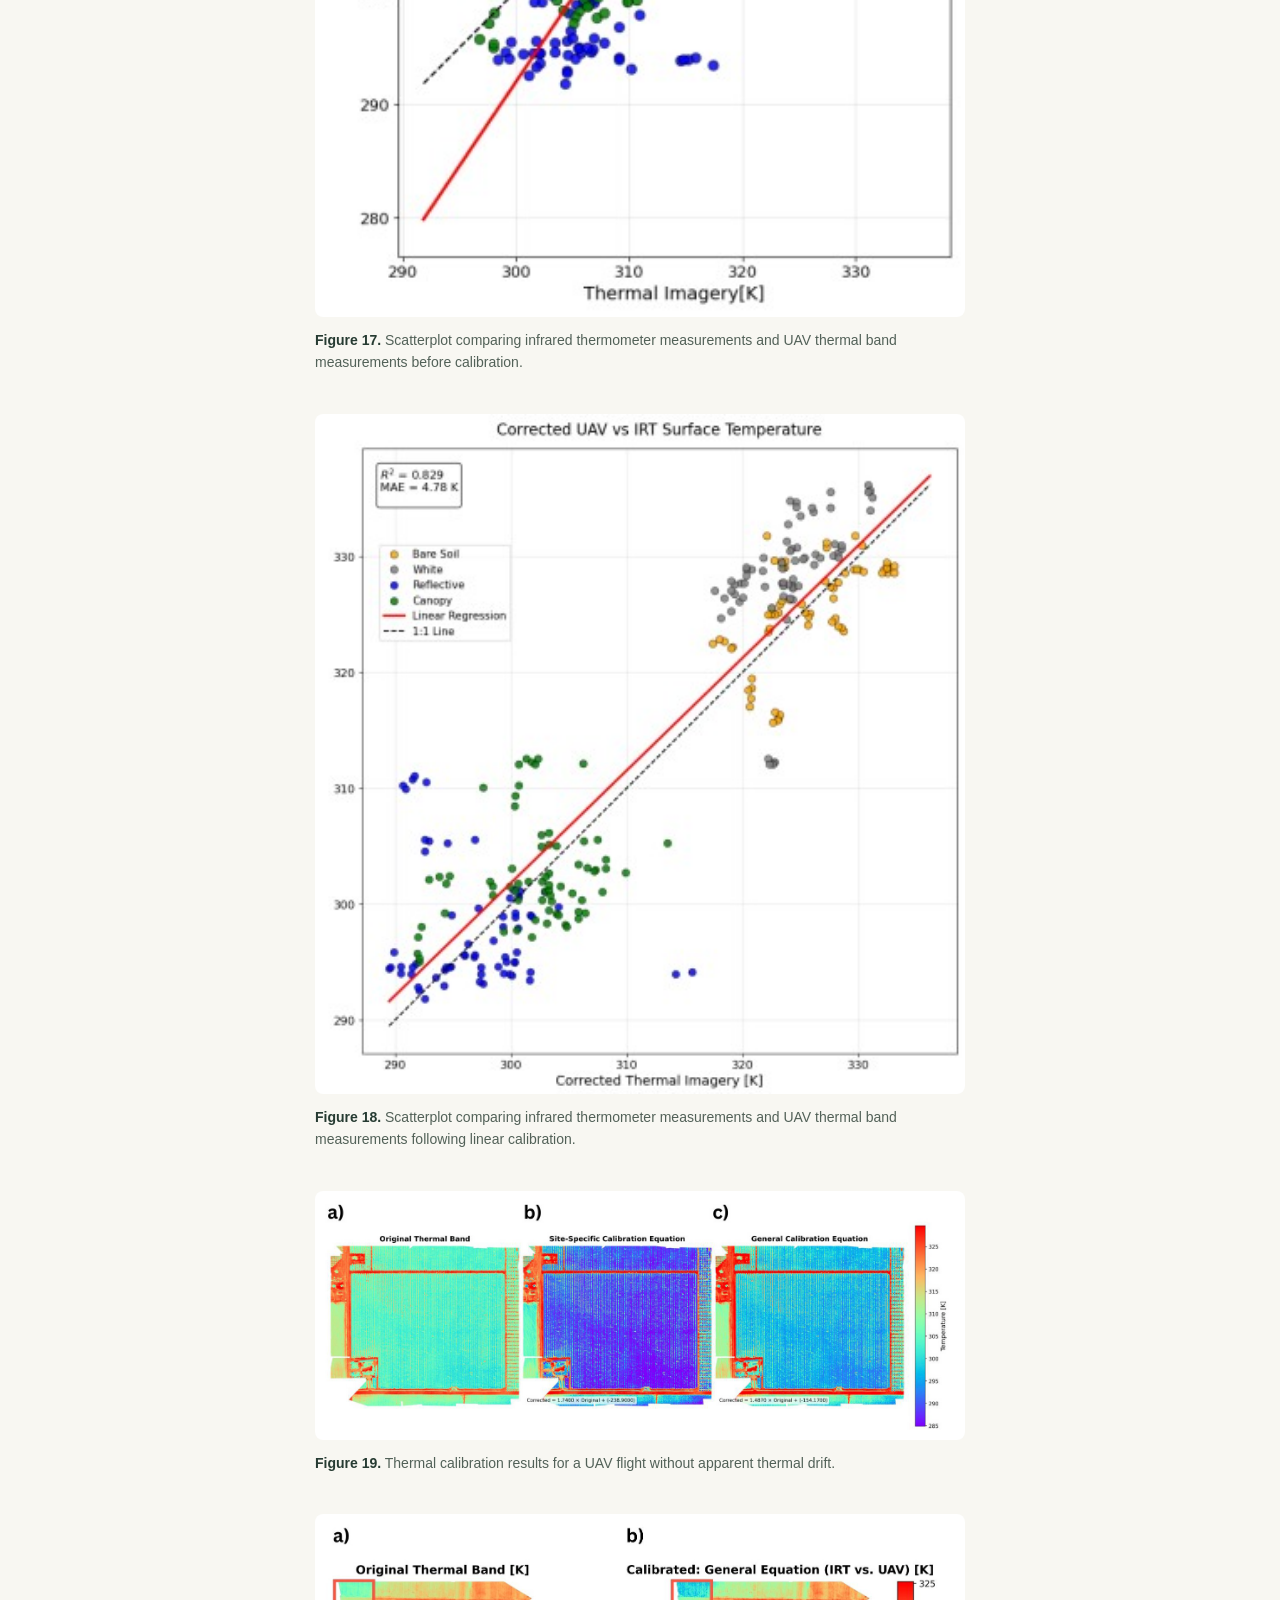
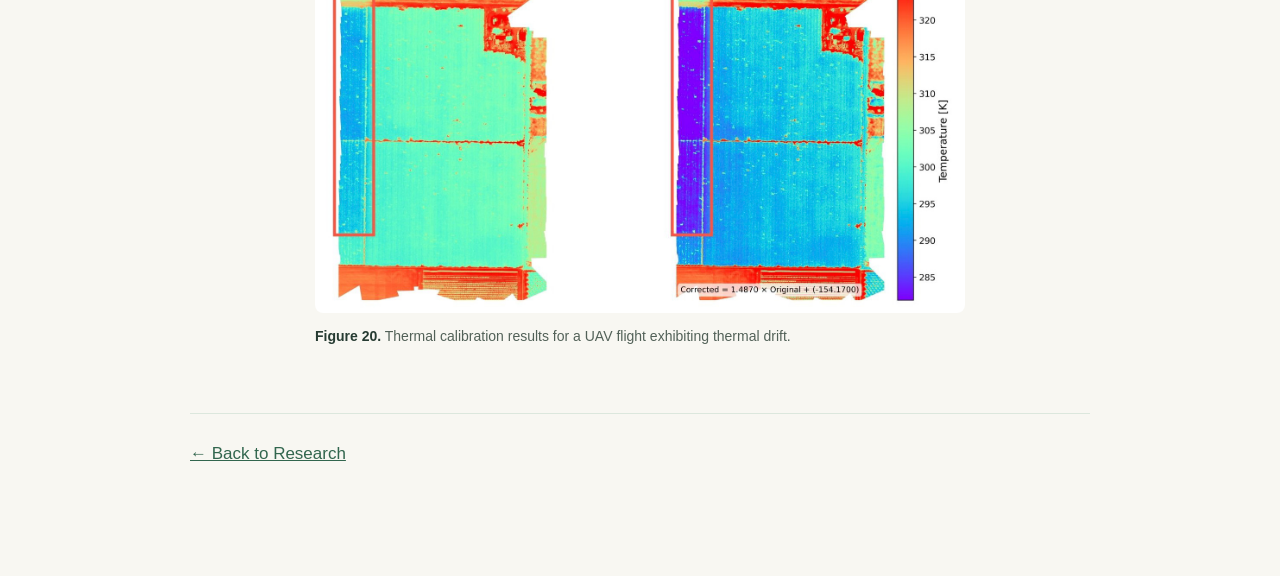
==== commit 8de3c284: "Update almond-irrigation.html" ====
--- a/almond-irrigation.html
+++ b/almond-irrigation.html
@@ -376,80 +376,82 @@
 
 
 
-      <!-- ============================= -->
-      <!-- RESULTS -->
-      <!-- ============================= -->
-      
-      <h2>Results</h2>
-      
-      <p>
-        The following figures illustrate
-        selected results from the spatial DU
-        analysis, including the identification
-        of irrigation-related anomalies and
-        investigation of elevation-related
-        differences in remotely sensed
-        canopy responses.
-      </p>
-      
-      <!-- Figure 13: Management Zone DU -->
-      <figure class="thesis-figure">
-        <img
-          src="images/almond-irrigation/results_elevation.jpg"
-          alt="Spatial irrigation DU results
-               highlighting a known leak"
-          loading="lazy"
-        >
-      
-        <figcaption>
-          <strong>Figure 13.</strong>
-          
-        </figcaption>
-      </figure>
-      Influence of digital terrain model (DTM) elevation quartiles on remotely 
-      sensed canopy characteristics and management-zone distribution uniformity (MZ-DU) 
-      for flight FL4. Box-and-whisker plots with overlaid individual observations illustrate 
-      the distributions of (a) Green-Red Vegetation Index (GRVI), (b) land surface temperature (LST; K), 
-      (c) latent heat flux (LE; W m⁻²), and (d) MZ-DU across four elevation quartiles, from Q1 (lowest elevation) 
-      to Q4 (highest elevation). Each quartile contains 1,368 observations. GRVI and LE generally decrease with 
-      increasing elevation, while LST and MZ-DU exhibit greater variability at higher elevations.
-      <!-- Figure 14: FL11 MZDU Output -->
-      <figure class="thesis-figure">
-        <img
-          src="images/almond-irrigation/mzdu_FL11.jpg"
-          alt="MZDU model output for FL11 showing a known major leak and poor water delivery downstream"
-          loading="lazy"
-        >
-      
-        <figcaption>
-          <strong>Figure 14.</strong>
-          MZDU model output for FL11 depicting a known
-          major leak and subsequent poor water delivery
-          downstream of the leak, visible in the
-          multispectral and thermal imagery.
-        </figcaption>
-      </figure>
-      
-      <!-- Figure 15: Elevation Results -->
-      <figure class="thesis-figure">
-        <img
-          src="images/almond-irrigation/results_elevation.png"
-          alt="Boxplots comparing elevation
-               and remotely sensed canopy responses"
-          loading="lazy"
-        >
-      
-        <figcaption>
-          <strong>Figure 15.</strong>
-          Box-and-whisker plots examining
-          relationships between elevation
-          and canopy responses observed
-          using multispectral and
-          thermal imagery.
-        </figcaption>
-      </figure>
-
-
+
+<!-- ============================= -->
+<!-- RESULTS -->
+<!-- ============================= -->
+
+<h2>Results</h2>
+
+<p>
+  The following figures illustrate
+  selected results from the spatial DU
+  analysis, including the identification
+  of irrigation-related anomalies and
+  investigation of elevation-related
+  differences in remotely sensed
+  canopy responses.
+</p>
+
+
+<!-- Figure 13: Elevation Results -->
+
+<figure class="thesis-figure">
+
+  <img
+    src="images/almond-irrigation/results_elevation.jpg"
+    alt="Boxplots showing the influence of DTM elevation
+         quartiles on GRVI, LST, LE, and MZ-DU"
+    loading="lazy"
+  >
+
+  <figcaption>
+    <strong>Figure 13.</strong>
+    Influence of digital terrain model (DTM)
+    elevation quartiles on remotely sensed canopy
+    characteristics and management-zone distribution
+    uniformity (MZ-DU) for flight FL4.
+    Box-and-whisker plots with overlaid individual
+    observations illustrate the distributions of
+    (a) Green-Red Vegetation Index (GRVI),
+    (b) land surface temperature (LST; K),
+    (c) latent heat flux (LE; W m⁻²), and
+    (d) MZ-DU across four elevation quartiles,
+    from Q1 (lowest elevation) to Q4
+    (highest elevation). Each quartile contains
+    1,368 observations. GRVI and LE generally
+    decrease with increasing elevation, while
+    LST and MZ-DU exhibit greater variability
+    at higher elevations.
+  </figcaption>
+
+</figure>
+
+
+<!-- Figure 14: FL11 Management-Zone DU -->
+
+<figure class="thesis-figure">
+
+  <img
+    src="images/almond-irrigation/mzdu_FL11.jpg"
+    alt="Management-zone DU model output for FL11
+         showing a known major irrigation leak and
+         insufficient downstream water delivery"
+    loading="lazy"
+  >
+
+  <figcaption>
+    <strong>Figure 14.</strong>
+    Management-zone distribution uniformity
+    (MZ-DU) model output for flight FL11,
+    highlighting a known major irrigation leak
+    and subsequent insufficient water delivery
+    downstream of the leak. The spatial anomaly
+    is visible in both multispectral and
+    thermal UAV imagery.
+  </figcaption>
+
+</figure>
 
       <!-- ============================= -->
       <!-- THERMAL CALIBRATION -->
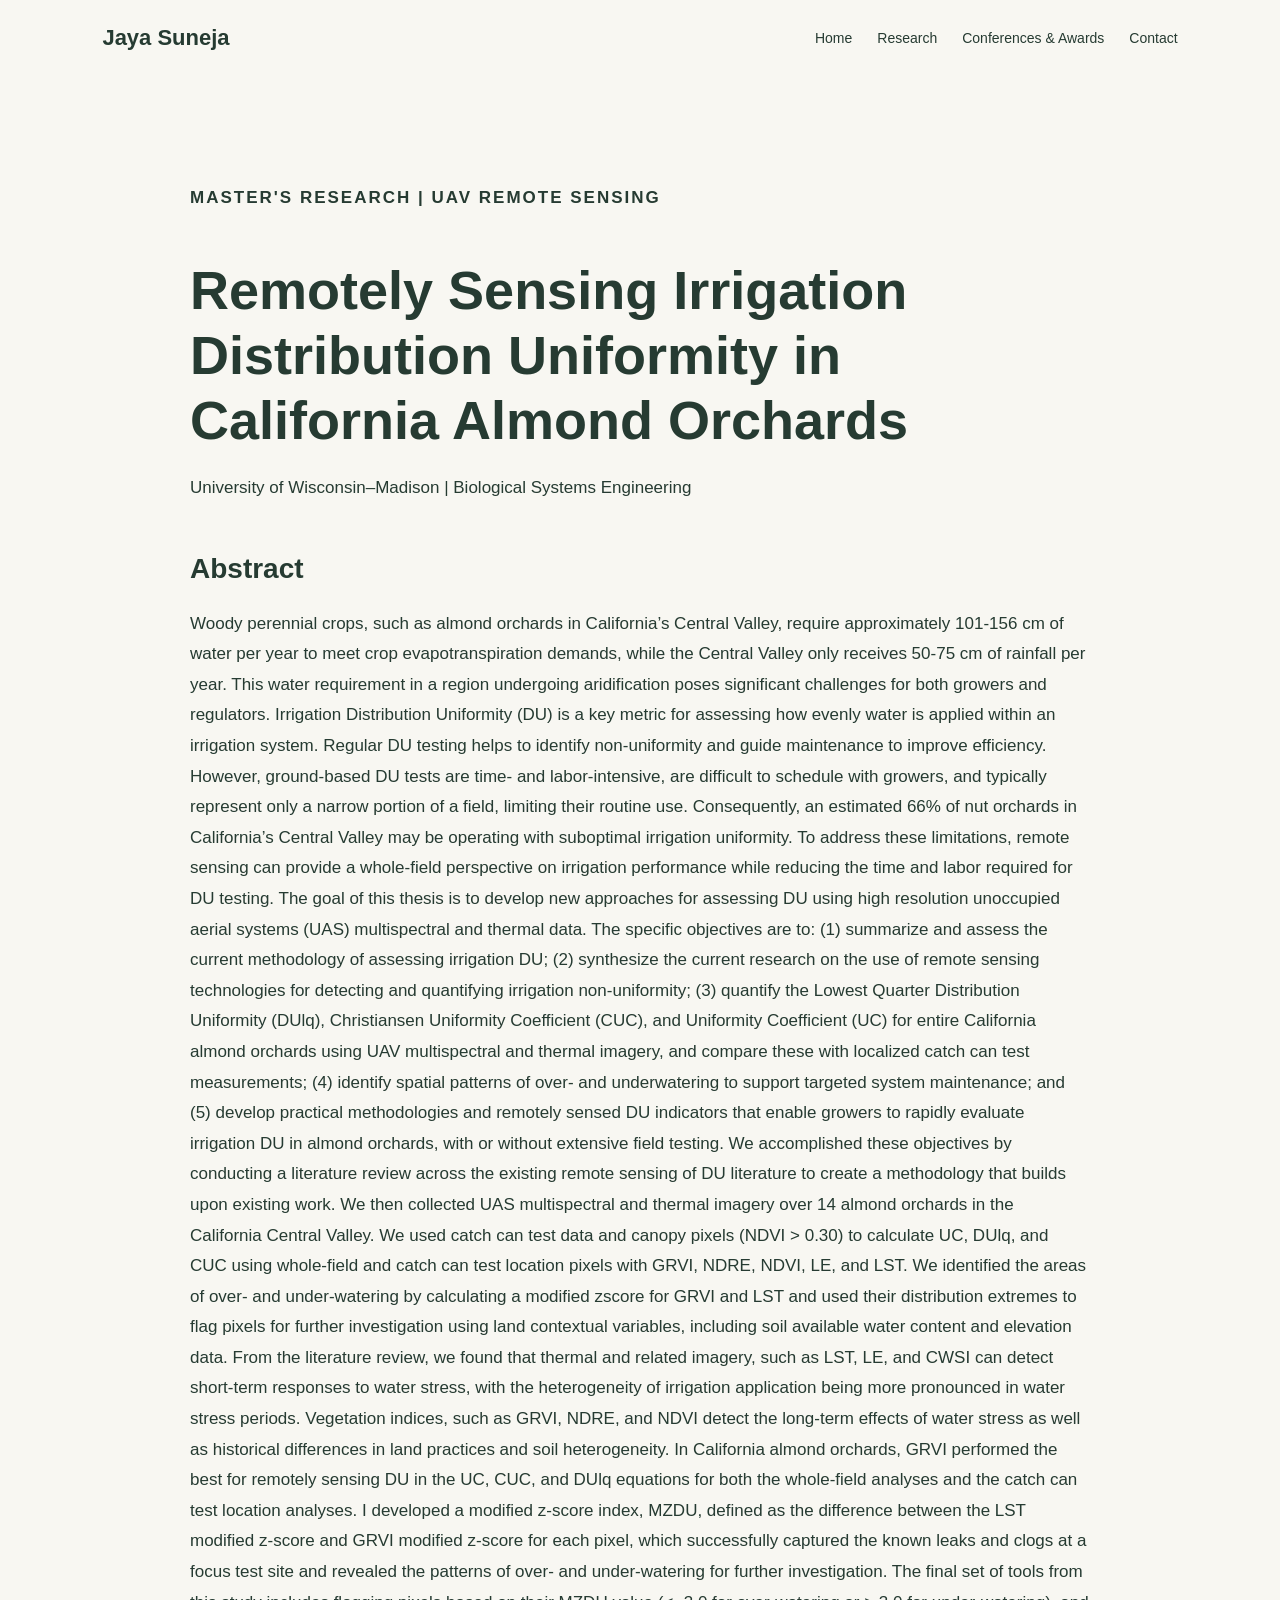
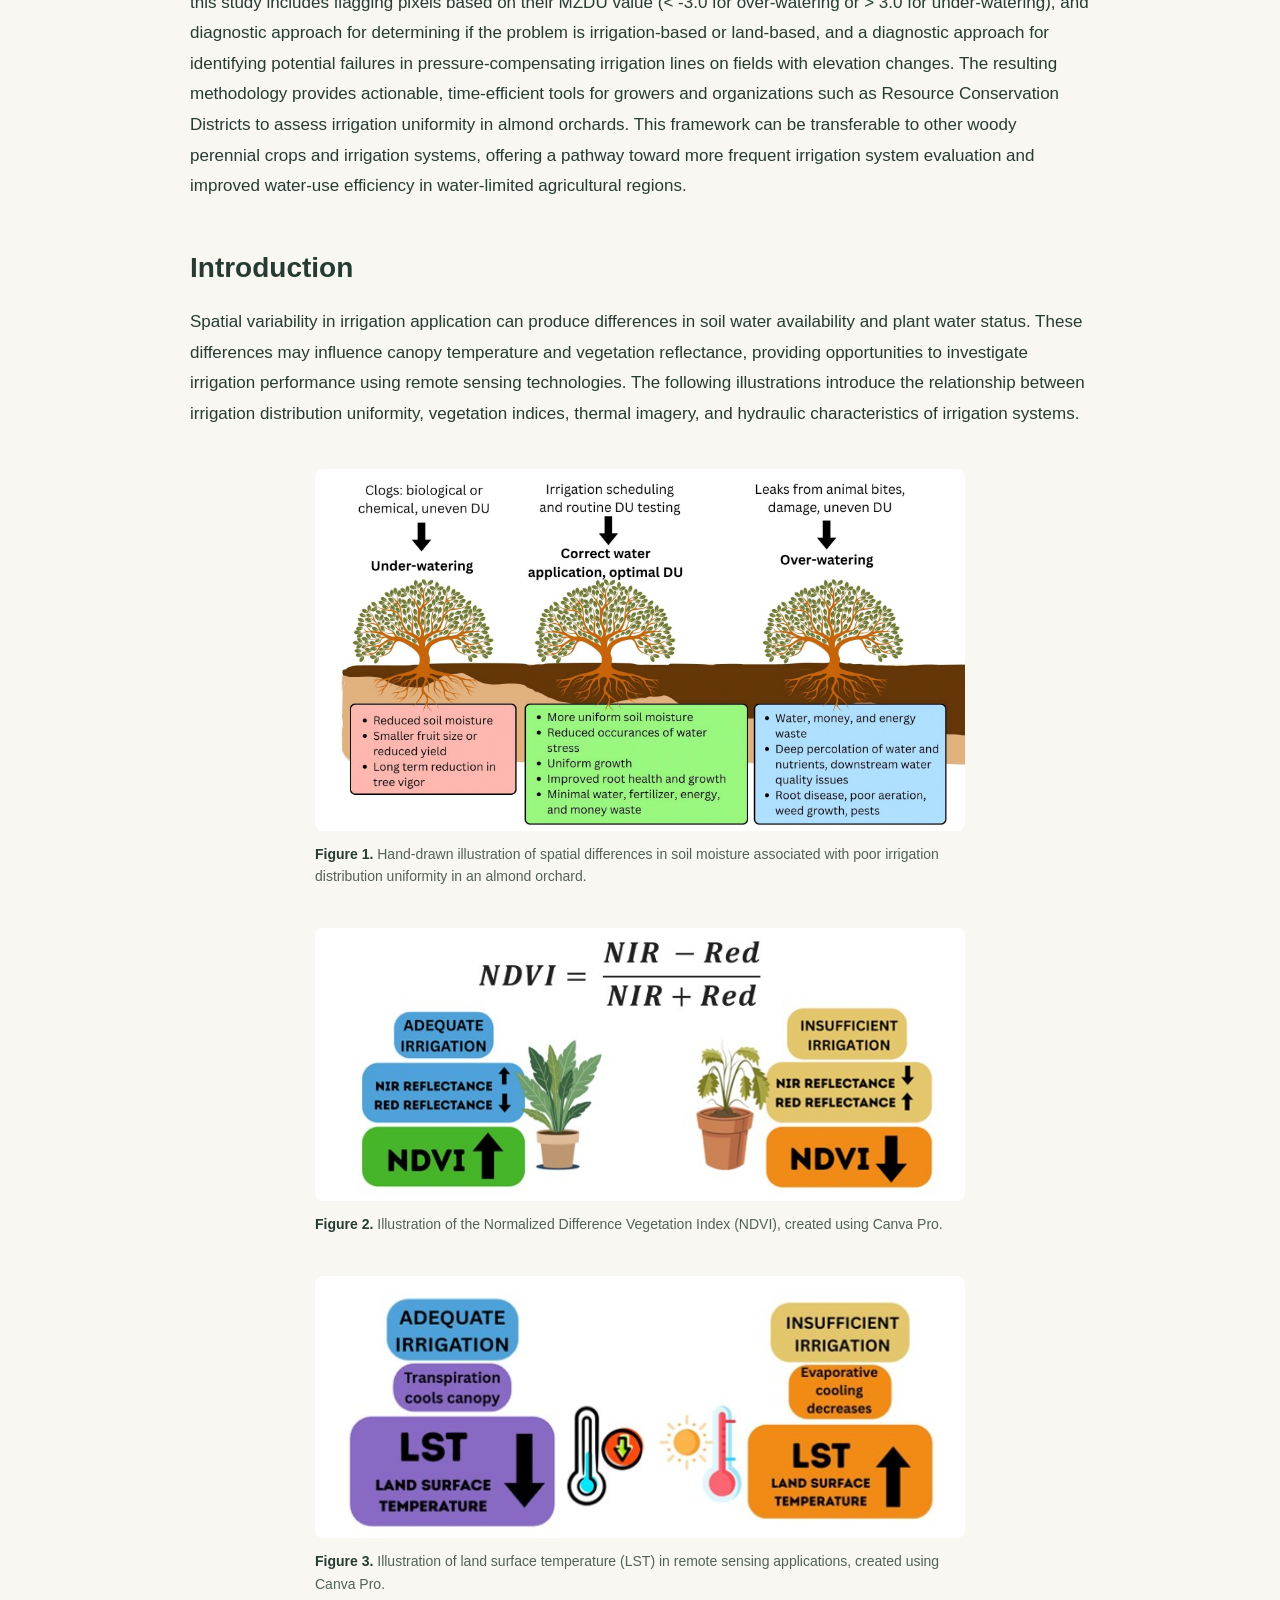
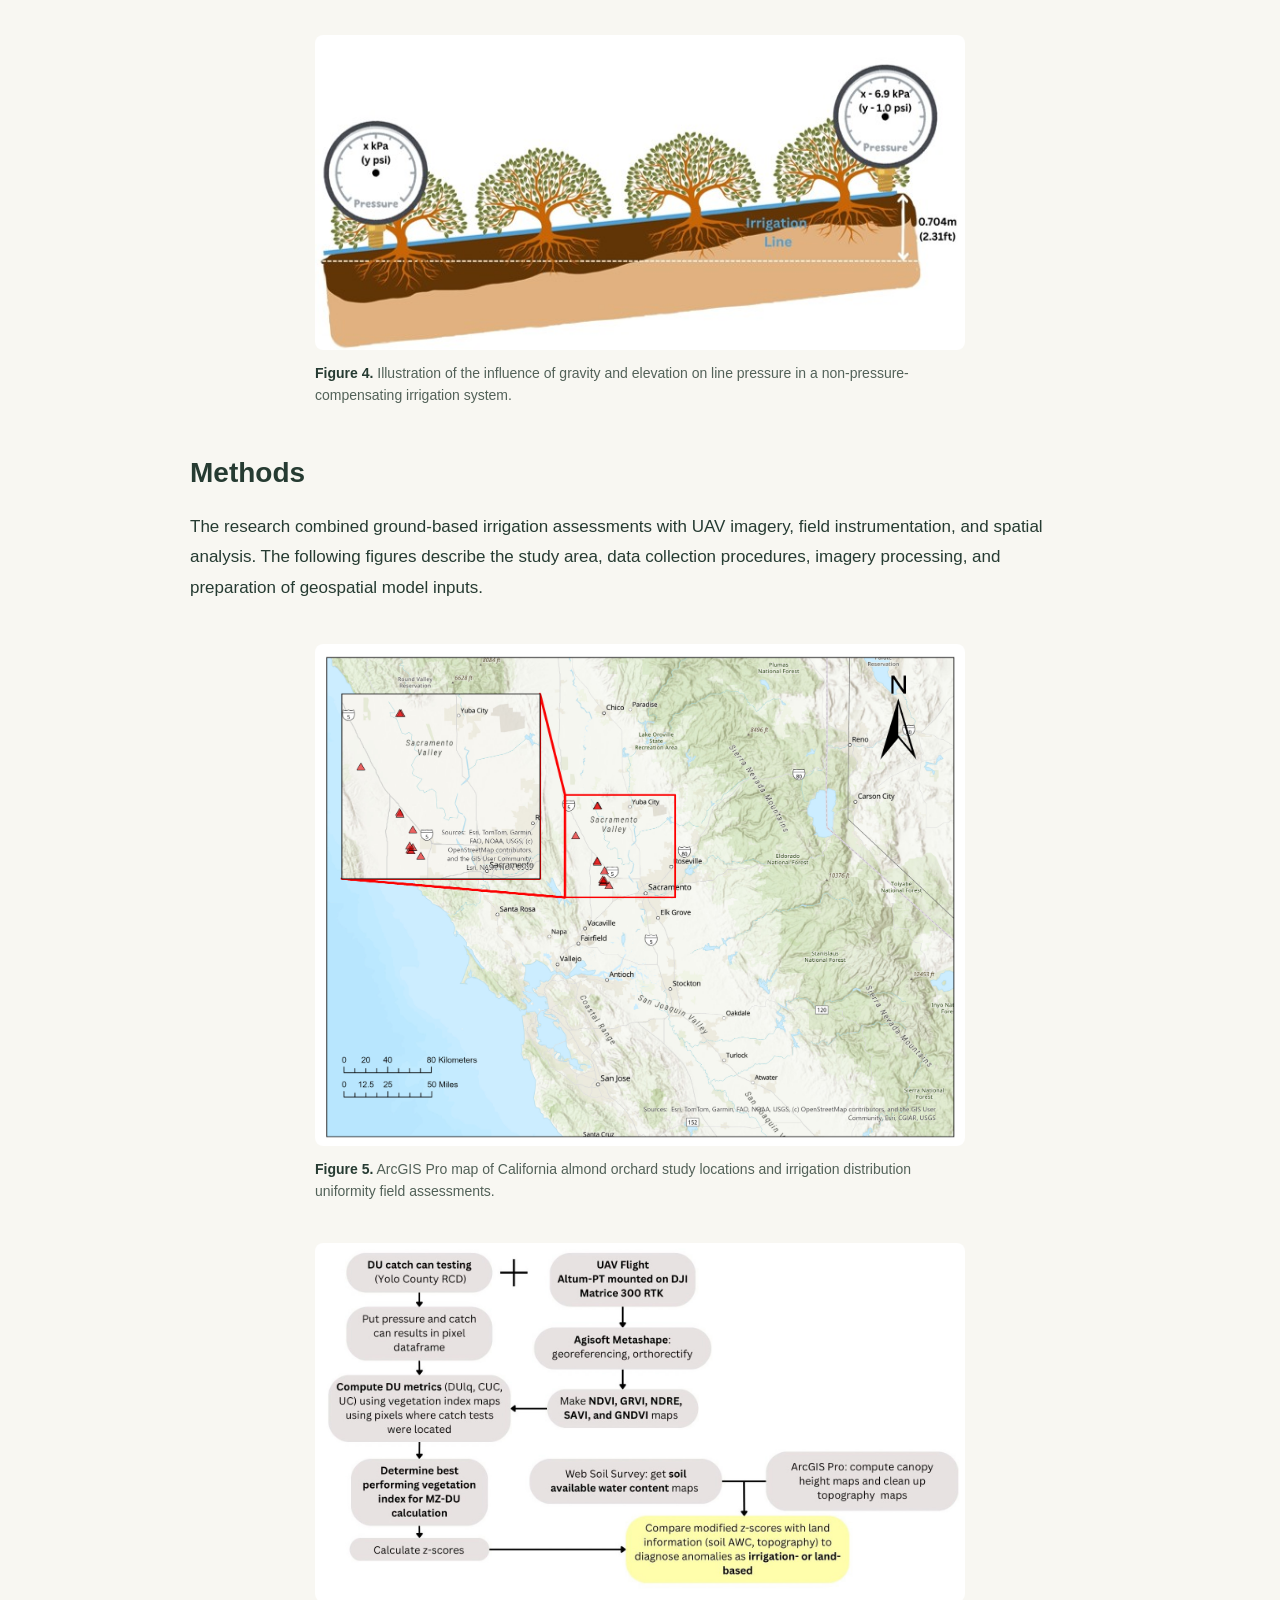
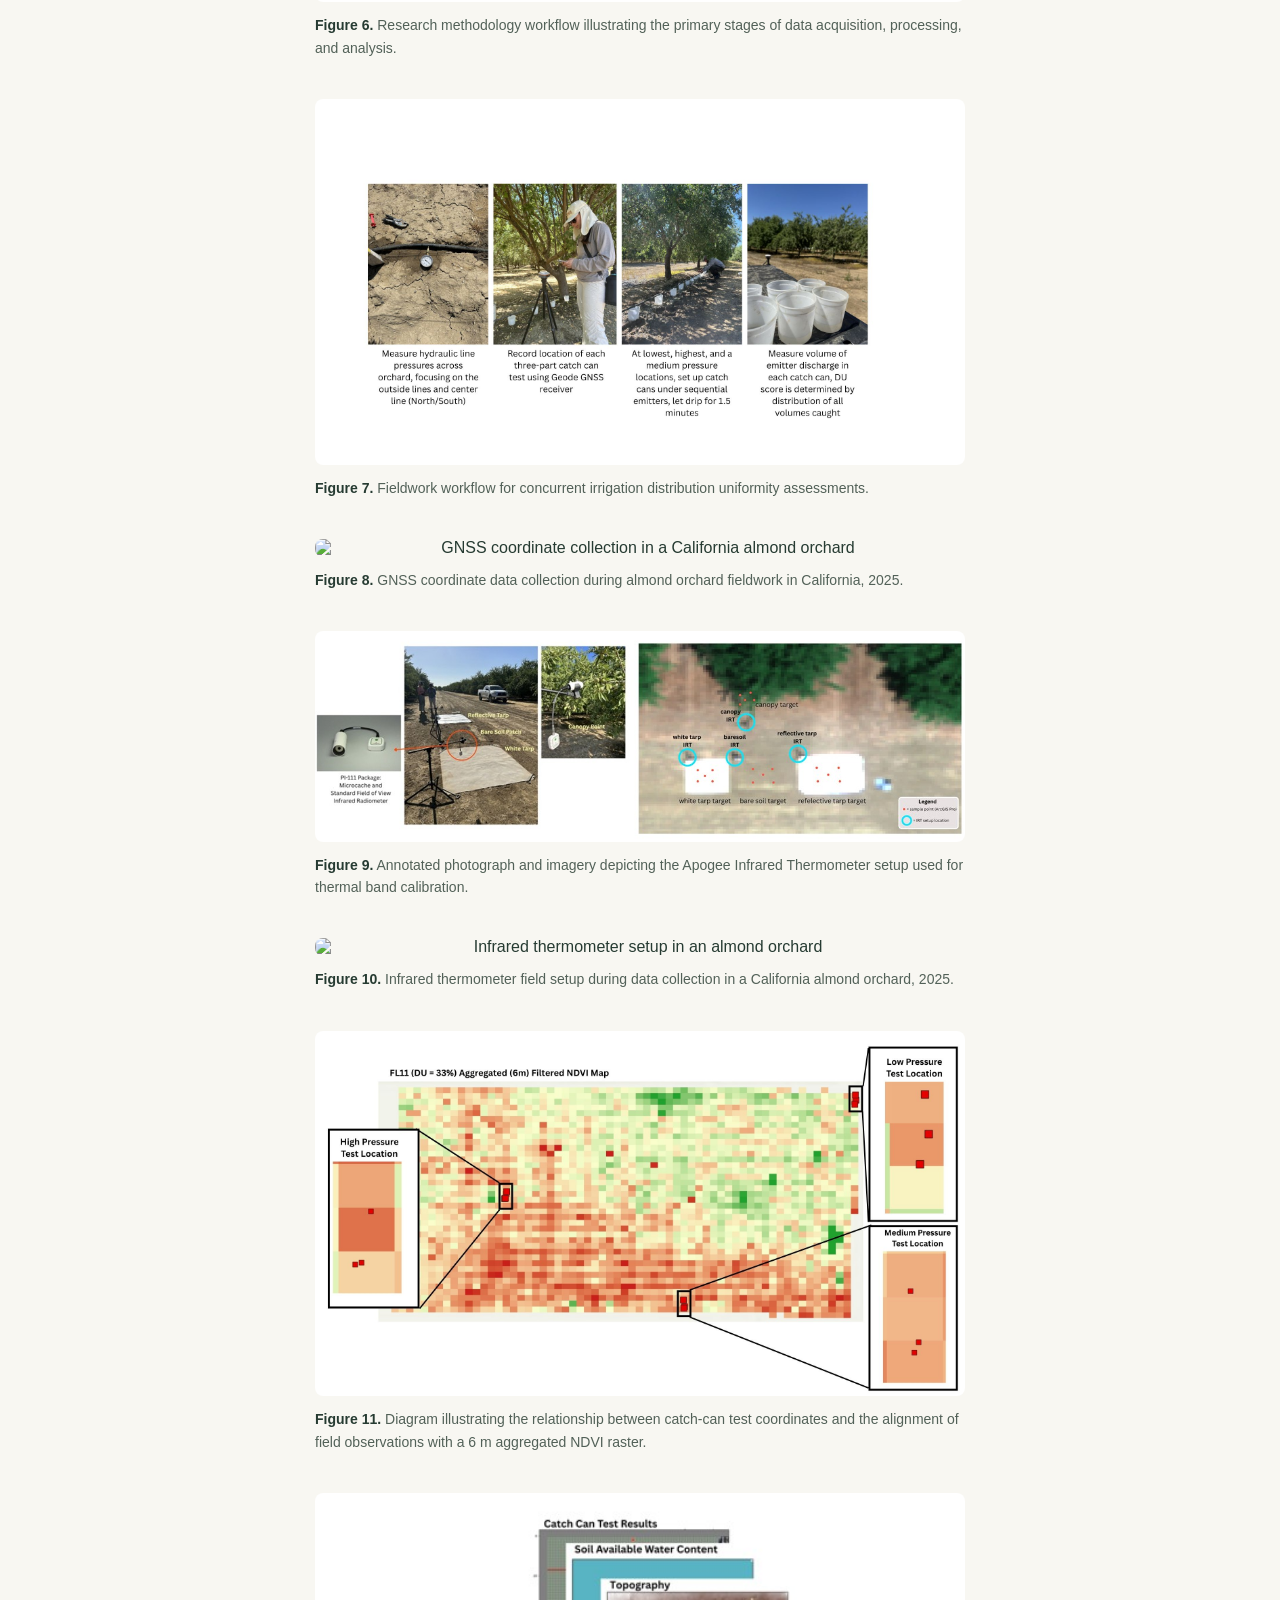
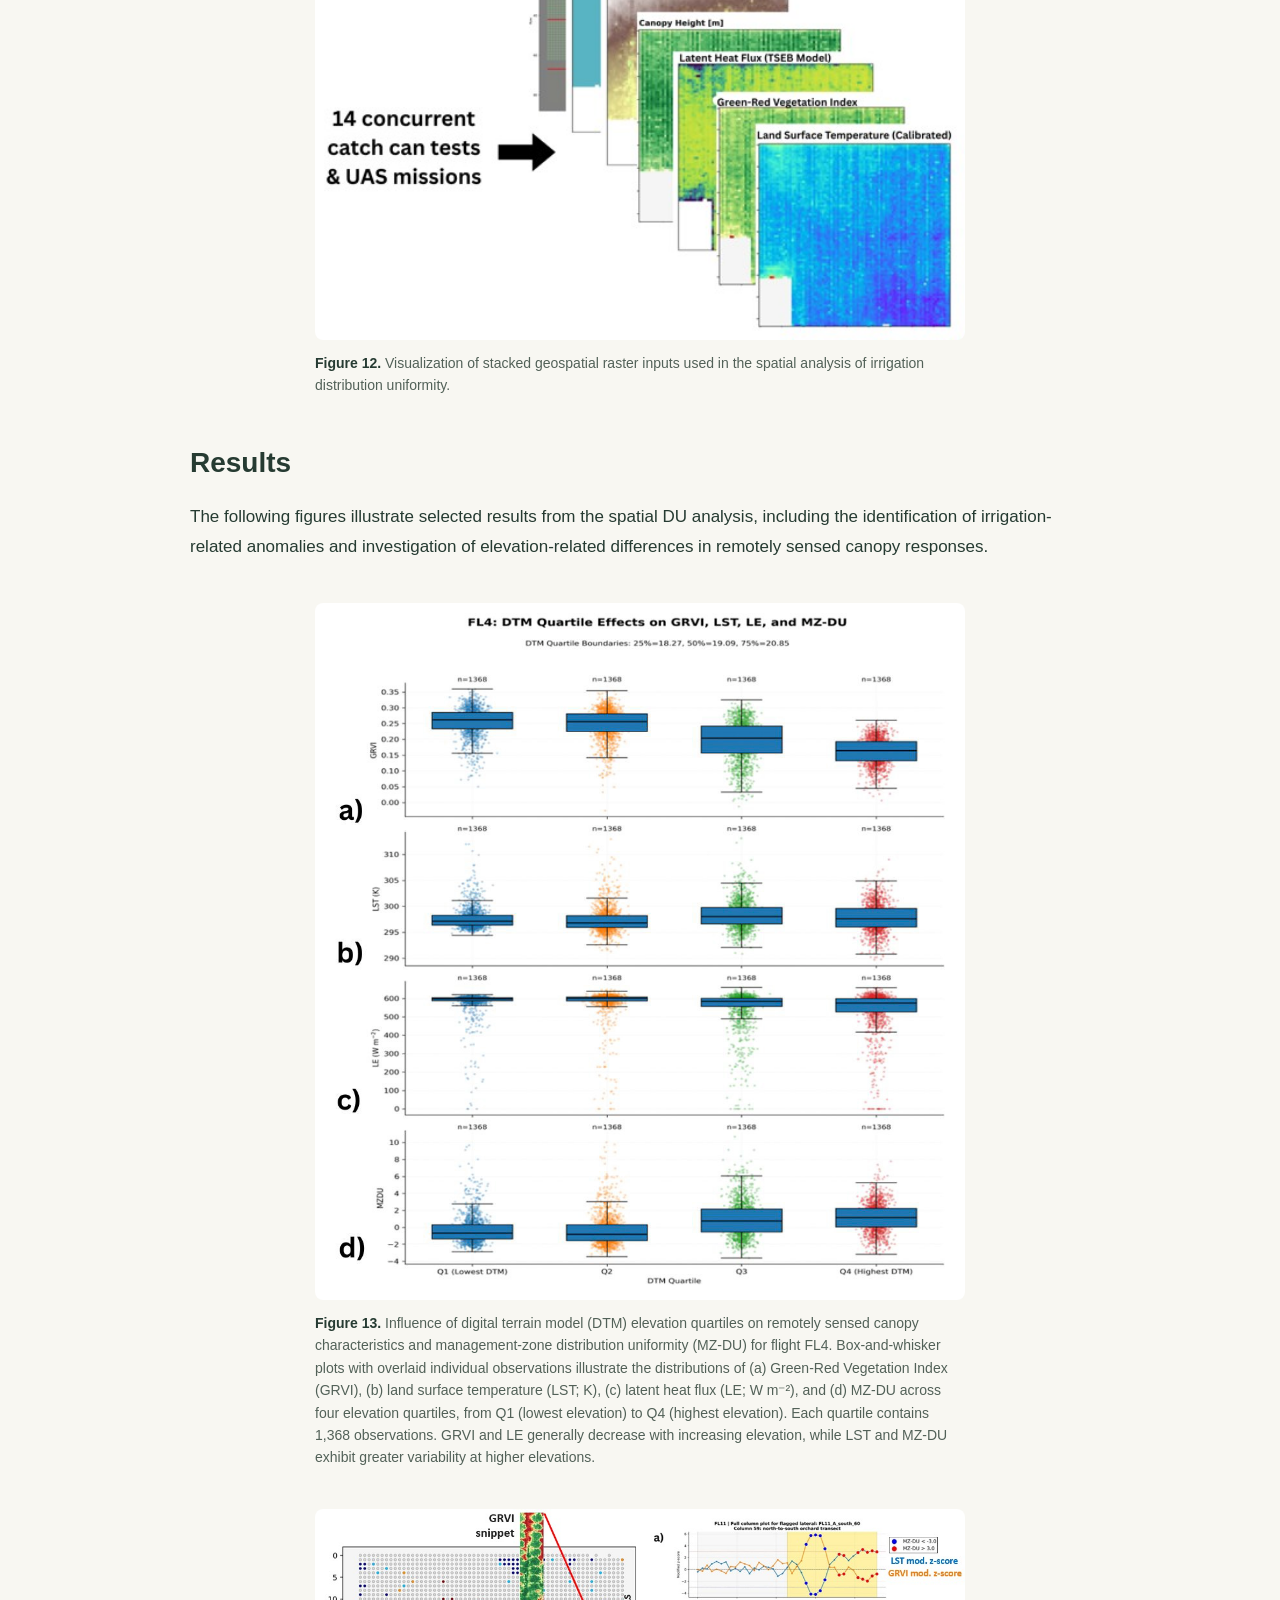
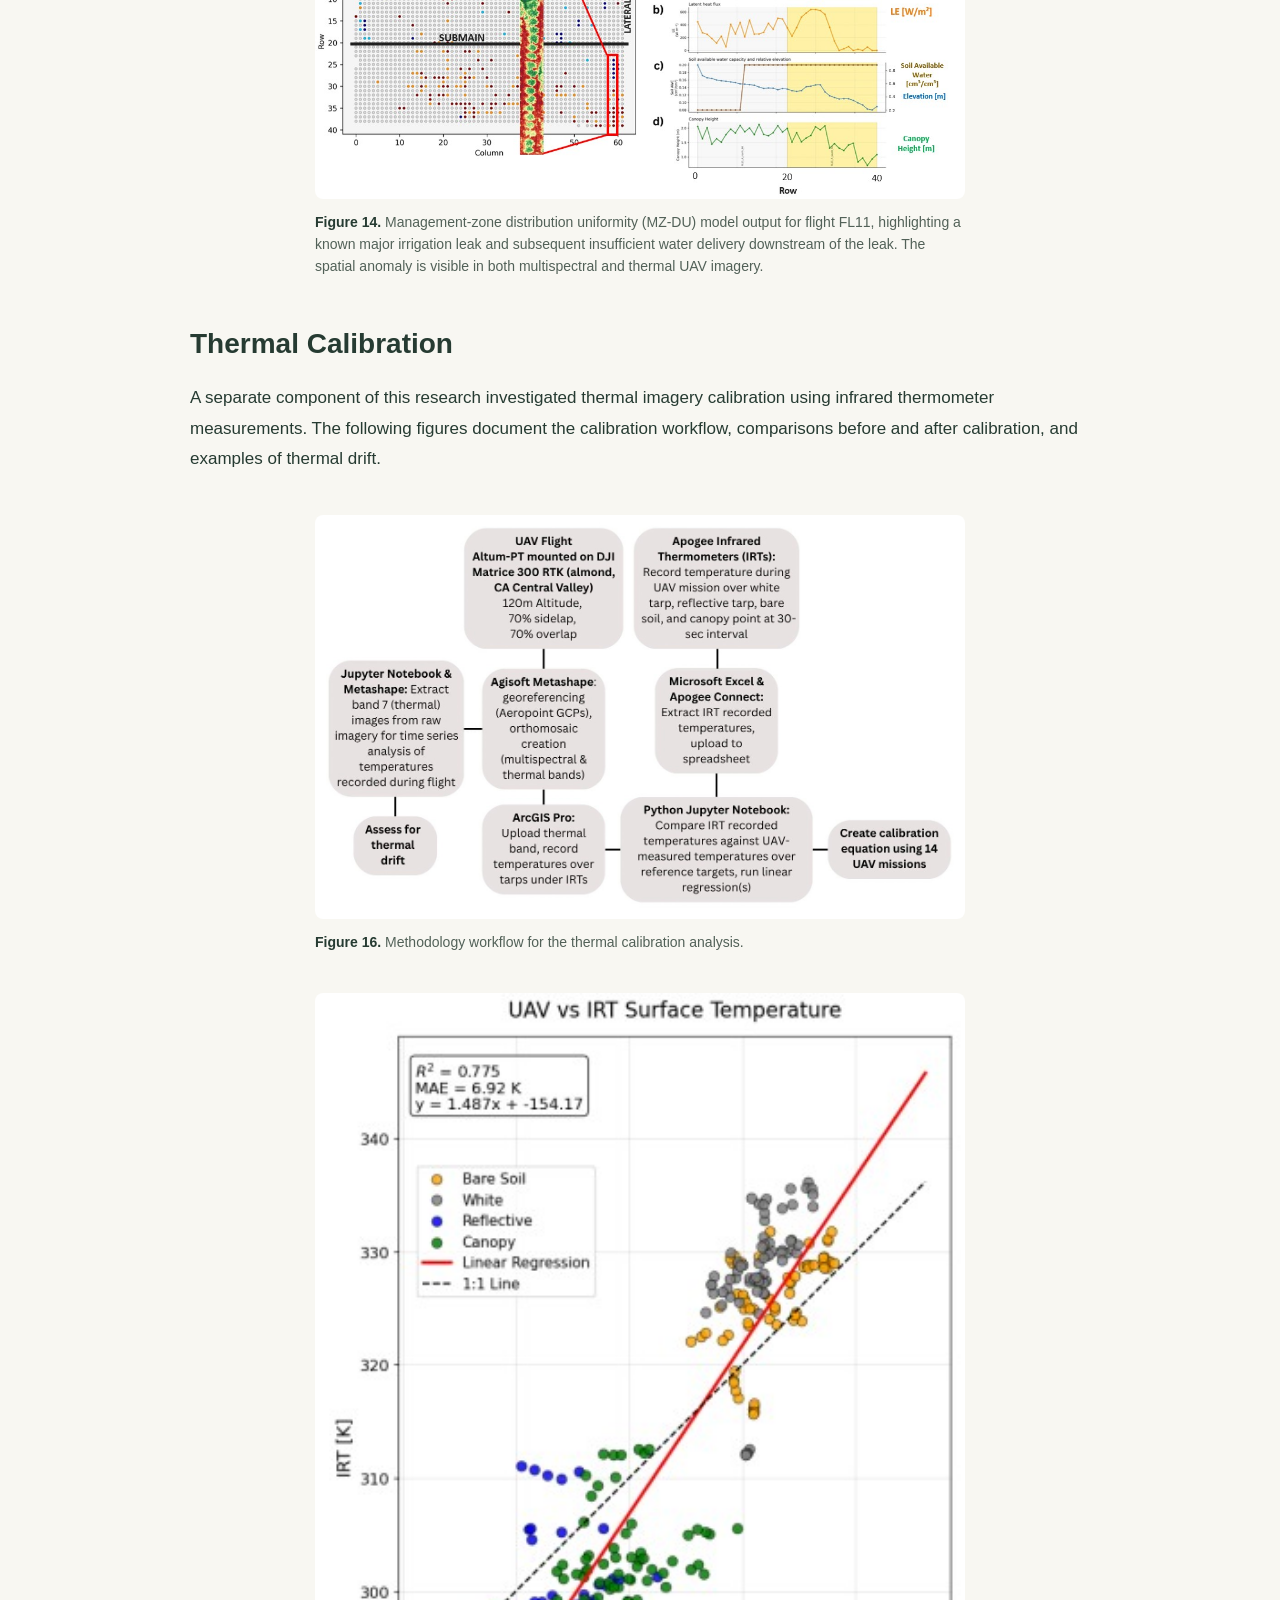
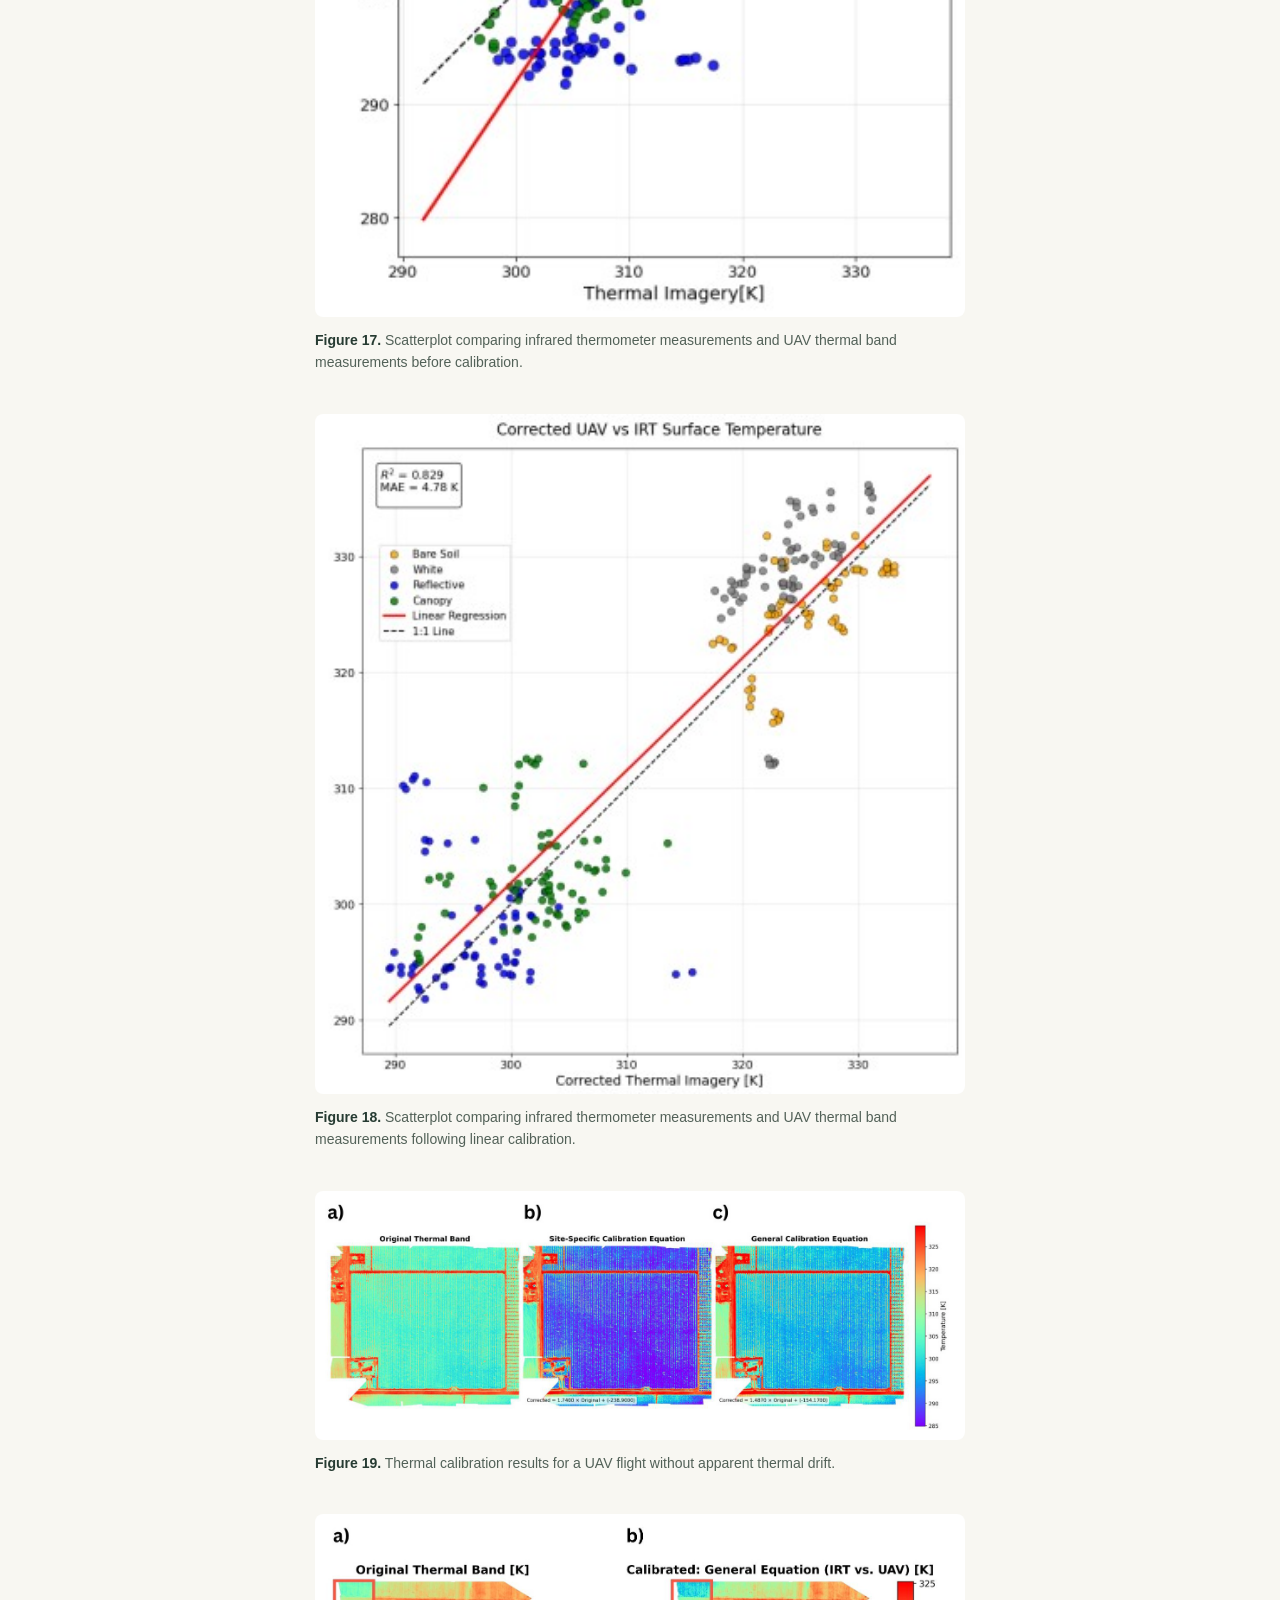
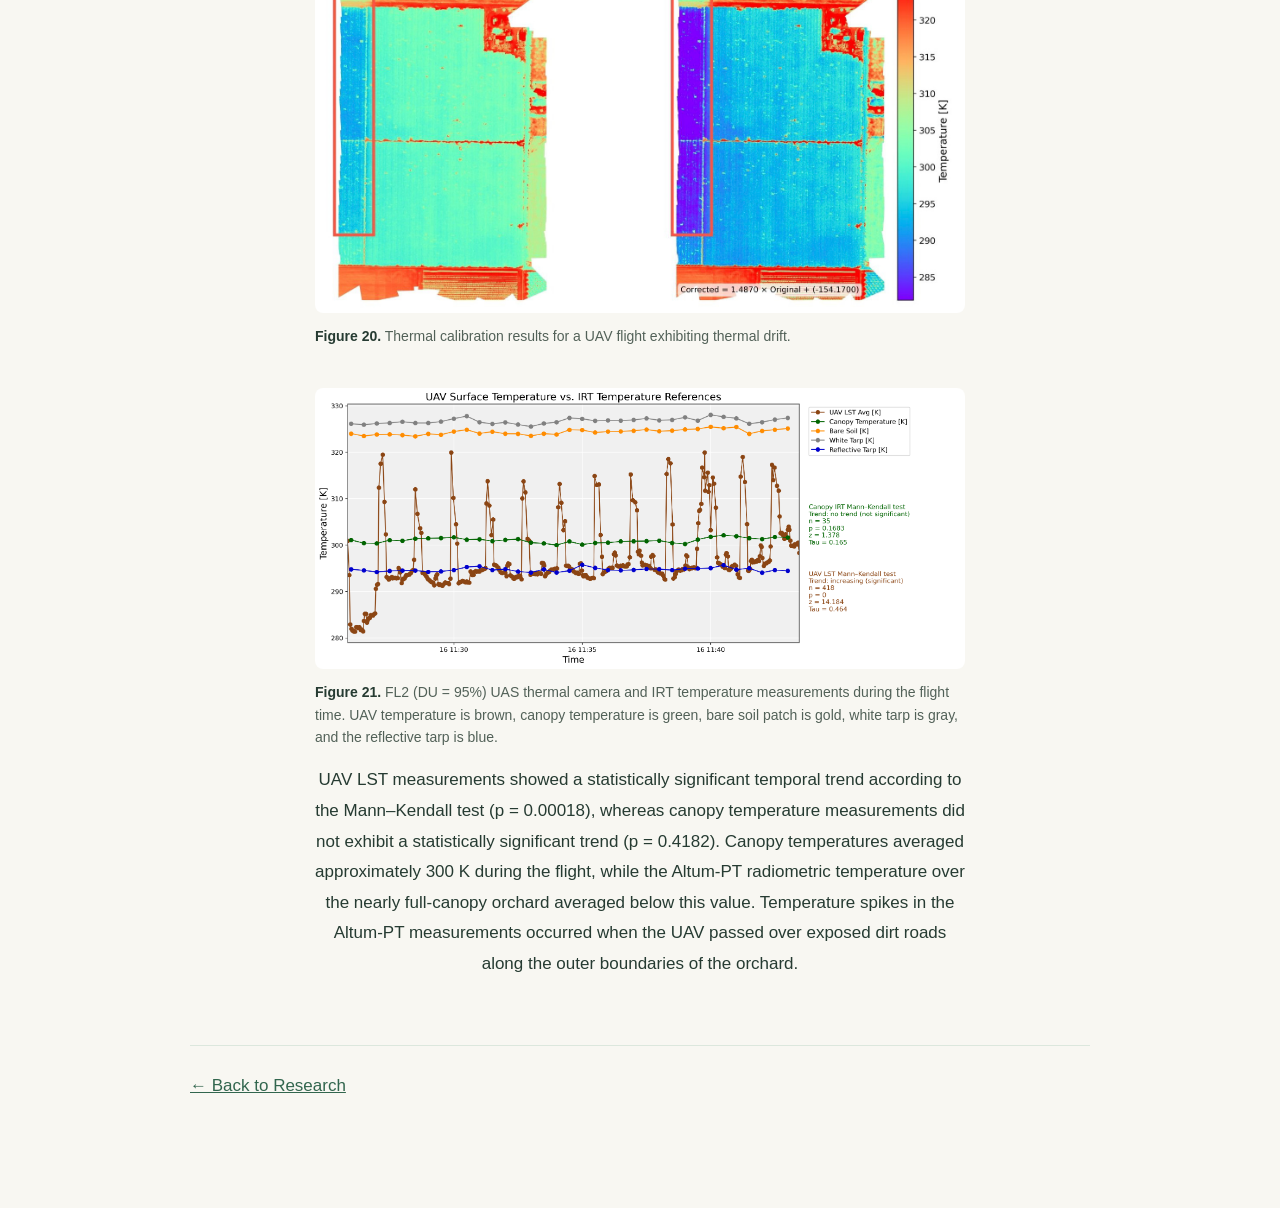
==== commit e51f77d2: "Update almond-irrigation.html" ====
--- a/almond-irrigation.html
+++ b/almond-irrigation.html
@@ -559,6 +559,49 @@
         </figcaption>
       </figure>
 
+      
+      <!-- ================================= -->
+      <!-- FIGURE 21: UAV AND IRT TEMPERATURE -->
+      <!-- ================================= -->
+      
+      <figure class="thesis-figure">
+      
+        <img
+          src="images/almond-irrigation/thermal_vs_irt_references_mann_kendall.png"
+          alt="Time series comparing UAV land surface temperature
+               with infrared thermometer measurements of canopy,
+               bare soil, white tarp, and reflective tarp,
+               including Mann-Kendall trend tests"
+          loading="lazy"
+        >
+      
+        <figcaption>
+          <strong>Figure 21.</strong>
+          FL2 (DU = 95%) UAS thermal camera and IRT
+          temperature measurements during the flight time.
+          UAV temperature is brown, canopy temperature is
+          green, bare soil patch is gold, white tarp is gray,
+          and the reflective tarp is blue.
+        </figcaption>
+
+        <p>
+        UAV LST measurements showed a statistically significant
+        temporal trend according to the Mann–Kendall test
+        (p = 0.00018), whereas canopy temperature measurements
+        did not exhibit a statistically significant trend
+        (p = 0.4182).
+      
+        Canopy temperatures averaged approximately 300 K
+        during the flight, while the Altum-PT radiometric
+        temperature over the nearly full-canopy orchard
+        averaged below this value.
+      
+        Temperature spikes in the Altum-PT measurements
+        occurred when the UAV passed over exposed dirt roads
+        along the outer boundaries of the orchard.
+      </p>
+      
+      </figure>
 
       <!-- BACK TO RESEARCH -->
 
--- a/style.css
+++ b/style.css
@@ -256,12 +256,11 @@
 .conference-card img.conference-photo {
   display: block;
   width: 100%;
-  max-width: 350px;
-  height: 220px;
+  max-width: 525px;
+  height: auto;
   object-fit: contain;
-  object-position: center;
   margin: 0 auto;
-  border-radius: 8px;
+  border-radius: 10px;
 }
 
 .conference-card figure {
@@ -283,10 +282,10 @@
 .experience-card img.experience-image {
   display: block;
   width: 100%;
-  max-width: 300px;
-  height: 160px;
+  max-width: 600px;
+  height: 320px;
   object-fit: contain;
-  object-position: center;
+  object-position: left center;
   margin: 0 auto 20px;
   border-radius: 8px;
   background-color: #f8f7f2;
@@ -384,3 +383,338 @@
   }
 
 }
+
+
+/* =====================================
+   PROFESSIONAL RECOGNITION & MEDIA
+   ===================================== */
+
+.media-card {
+  display: flex;
+  flex-direction: column;
+  transition: transform 0.3s ease,
+              box-shadow 0.3s ease;
+}
+
+.media-card:hover {
+  transform: translateY(-5px);
+  box-shadow: 0 8px 20px rgba(0, 0, 0, 0.10);
+}
+
+.media-card .award-organization {
+  line-height: 1.5;
+}
+
+.media-link {
+  display: inline-block;
+  align-self: flex-start;
+  margin-top: auto;
+  padding: 12px 18px;
+  background-color: #263b32;
+  color: #ffffff;
+  font-size: 14px;
+  font-weight: bold;
+  text-decoration: none;
+  border-radius: 6px;
+}
+
+.media-link:hover {
+  background-color: #456b55;
+  color: #ffffff;
+}
+
+
+/* =====================================
+   HOMEPAGE INTRODUCTION & PROFILE PHOTO
+   ===================================== */
+
+.hero {
+  background-color: #dce7dd;
+  padding: 80px 8%;
+}
+
+.hero-container {
+  display: grid;
+  grid-template-columns: 1.3fr 1fr;
+  gap: 60px;
+  align-items: center;
+  max-width: 1300px;
+  margin: 0 auto;
+}
+
+.hero-content {
+  max-width: 700px;
+}
+
+.hero-content h1 {
+  font-size: clamp(42px, 5vw, 68px);
+  margin-bottom: 25px;
+}
+
+.hero-content p {
+  font-size: 17px;
+  line-height: 1.8;
+  margin-bottom: 20px;
+}
+
+/* Profile photo */
+
+.hero-photo {
+  width: 100%;
+}
+
+.hero-photo img {
+  display: block;
+  width: 100%;
+  height: auto;
+  max-height: 650px;
+  object-fit: contain;
+  object-position: center;
+  border-radius: 16px;
+  box-shadow: 0 8px 25px rgba(0, 0, 0, 0.12);
+}
+
+/* Mobile-friendly layout */
+
+@media (max-width: 850px) {
+
+  .hero-container {
+    grid-template-columns: 1fr;
+    gap: 35px;
+  }
+
+  .hero-photo img {
+    height: auto;
+    max-height: 500px;
+    object-fit: contain;
+  }
+
+  .hero {
+    padding: 60px 8%;
+  }
+}
+
+
+/* =====================================
+   FOREST NURSERY RESEARCH DOCUMENTS
+   ===================================== */
+
+.research-documents-grid {
+  display: grid;
+  grid-template-columns: repeat(2, 1fr);
+  gap: 25px;
+  margin-top: 30px;
+}
+
+.research-document-card {
+  background-color: #ffffff;
+  padding: 30px;
+  border-radius: 12px;
+  border-left: 4px solid #73967c;
+  box-shadow: 0 4px 12px rgba(0, 0, 0, 0.06);
+
+  display: flex;
+  flex-direction: column;
+}
+
+.document-type {
+  color: #456b55;
+  font-size: 13px;
+  font-weight: bold;
+  margin-bottom: 15px;
+}
+
+.research-document-card h3 {
+  color: #263b32;
+  font-size: 21px;
+  line-height: 1.4;
+  margin: 0 0 15px;
+}
+
+.research-document-card p {
+  color: #526158;
+  font-size: 15px;
+  line-height: 1.7;
+  flex-grow: 1;
+}
+
+.document-link {
+  display: inline-block;
+  align-self: flex-start;
+  margin-top: 20px;
+  padding: 12px 18px;
+  background-color: #263b32;
+  color: #ffffff;
+  font-size: 14px;
+  font-weight: bold;
+  text-decoration: none;
+  border-radius: 6px;
+}
+
+.document-link:hover {
+  background-color: #456b55;
+  color: #ffffff;
+}
+
+@media (max-width: 750px) {
+  .research-documents-grid {
+    grid-template-columns: 1fr;
+  }
+}
+
+
+/* Research project card images */
+
+.project-card img.project-image {
+  display: block;
+  width: 100%;
+  height: 230px;
+  object-fit: cover;
+  object-position: center;
+  border-radius: 10px;
+  margin-bottom: 20px;
+}
+
+/* Preserve the full NASA logo */
+
+.project-card img.project-image[src$="nasa_logo.png"] {
+  object-fit: contain;
+  padding: 15px;
+  box-sizing: border-box;
+  background-color: #ffffff;
+}
+
+
+/* =====================================
+   FOREST NURSERY RESEARCH PAGE
+   ===================================== */
+
+/* Main page layout */
+.forest-project {
+  max-width: 900px;
+  margin: 0 auto;
+  padding: 55px 24px 90px;
+  box-sizing: border-box;
+}
+
+/* Research title */
+.forest-project h1 {
+  font-size: clamp(32px, 4vw, 46px);
+  line-height: 1.2;
+  color: #263b32;
+  margin-bottom: 14px;
+}
+
+.forest-project .project-subtitle {
+  color: #456b55;
+  font-size: 15px;
+  font-weight: bold;
+  letter-spacing: 0.4px;
+}
+
+/* Research section headings */
+.forest-project h2 {
+  font-size: 27px;
+  color: #263b32;
+  margin-top: 55px;
+  padding-bottom: 10px;
+  border-bottom: 1px solid #dce7dd;
+}
+
+/* Main body text */
+.forest-project > p {
+  font-size: 16px;
+  line-height: 1.85;
+  color: #526158;
+}
+
+/* Three-photo gallery */
+.forest-photo-gallery {
+  display: grid;
+  grid-template-columns: repeat(3, minmax(0, 1fr));
+  gap: 18px;
+  margin: 35px 0 55px;
+}
+
+.forest-photo-gallery figure {
+  margin: 0;
+  min-width: 0;
+}
+
+.forest-photo-gallery img {
+  display: block;
+  width: 100%;
+  height: 190px;
+  object-fit: cover;
+  object-position: center;
+  border-radius: 10px;
+  box-shadow: 0 3px 12px rgba(0, 0, 0, 0.08);
+}
+
+.forest-photo-gallery figcaption {
+  margin-top: 10px;
+  font-size: 13px;
+  line-height: 1.5;
+  color: #526158;
+  text-align: center;
+}
+
+/* Tablets and smaller screens */
+@media (max-width: 750px) {
+  .forest-photo-gallery {
+    grid-template-columns: 1fr;
+    gap: 25px;
+  }
+
+  .forest-photo-gallery img {
+    height: 260px;
+  }
+
+  .forest-project {
+    padding: 35px 20px 65px;
+  }
+
+  .forest-project h2 {
+    font-size: 24px;
+  }
+}
+
+
+/* Homepage research button positioning */
+
+.hero-content .button {
+  display: inline-block;
+  margin-top: 20px;
+  clear: both;
+}
+
+.hero-content p {
+  display: block;
+  width: 100%;
+  max-width: 100%;
+  margin-bottom: 20px;
+}
+
+.hero-actions {
+  margin-top: 25px;
+}
+
+.hero-content {
+  max-width: 700px;
+}
+
+.hero-container {
+  gap: 70px;
+  align-items: center;
+}
+
+
+/* Conference image sizing */
+
+.conference-card img.conference-photo {
+  display: block;
+  width: 100%;
+  max-width: 650px;
+  height: auto;
+  margin: 0 auto;
+}
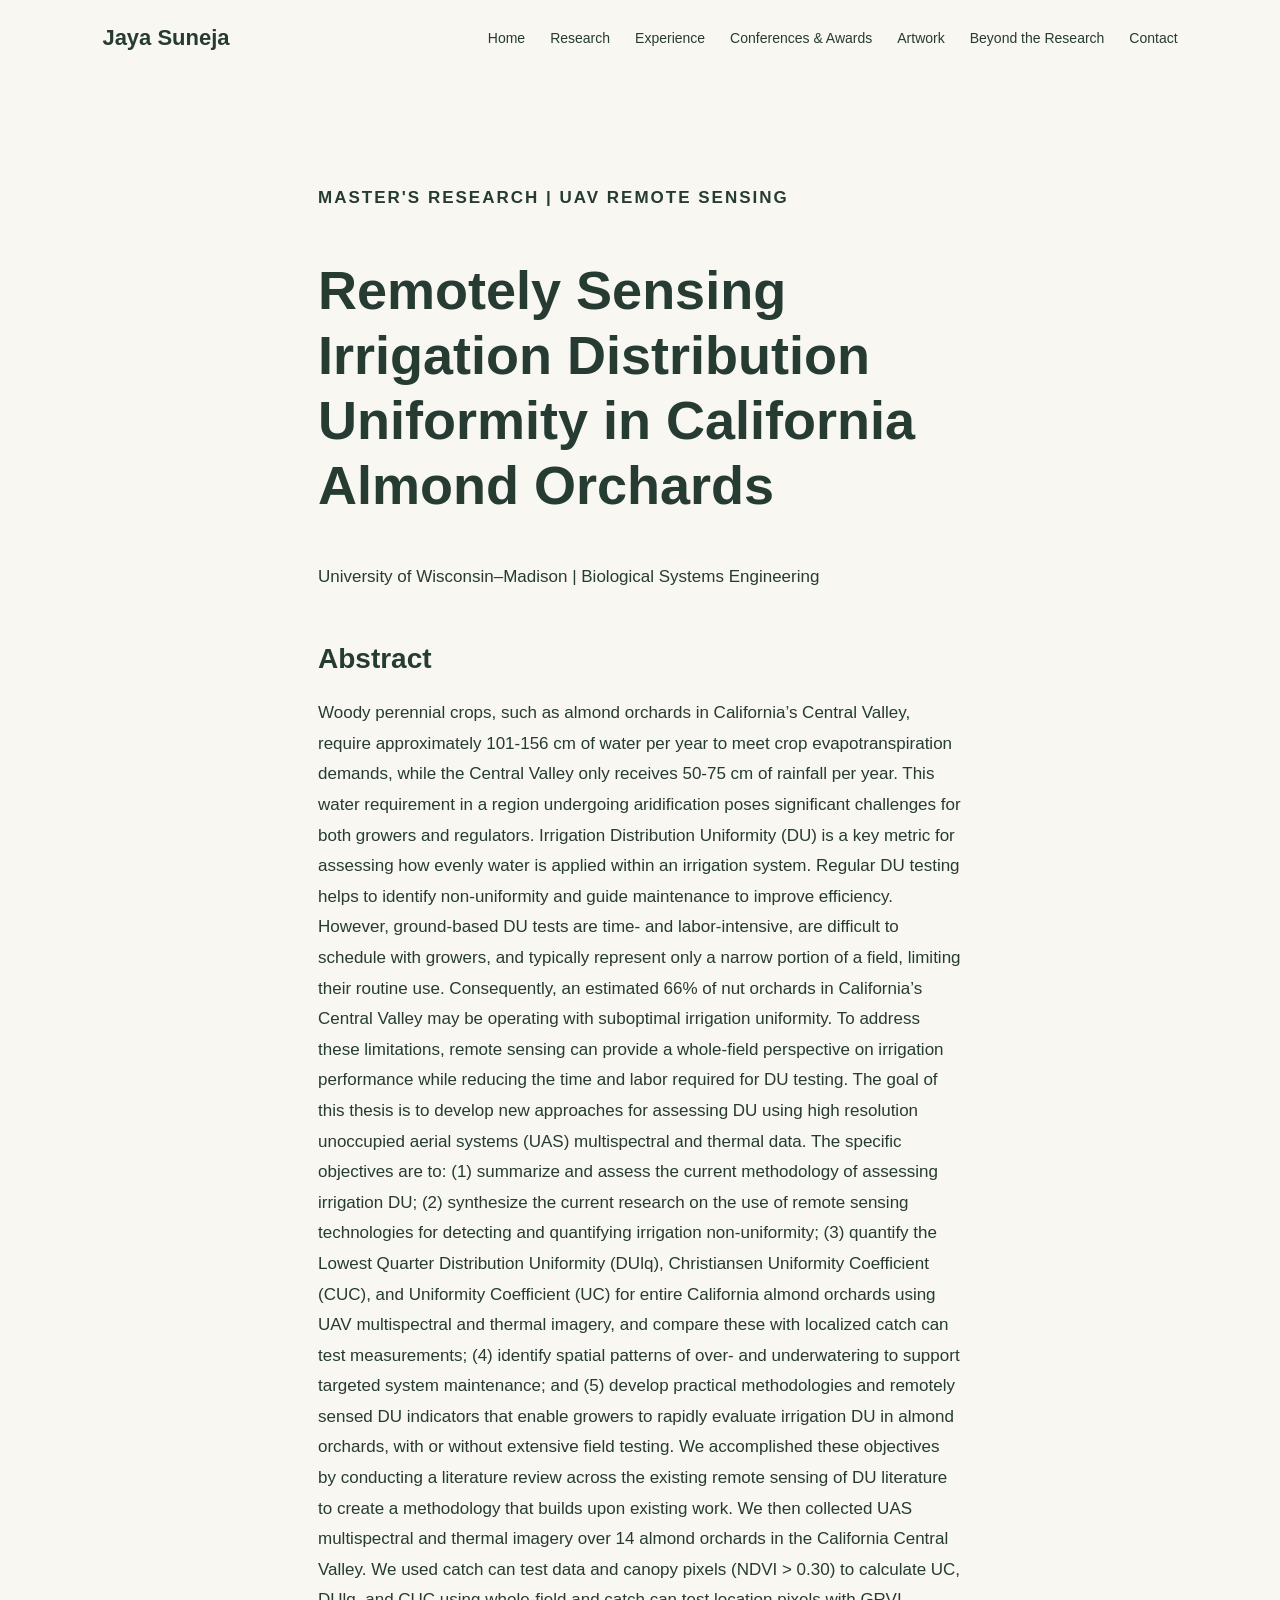
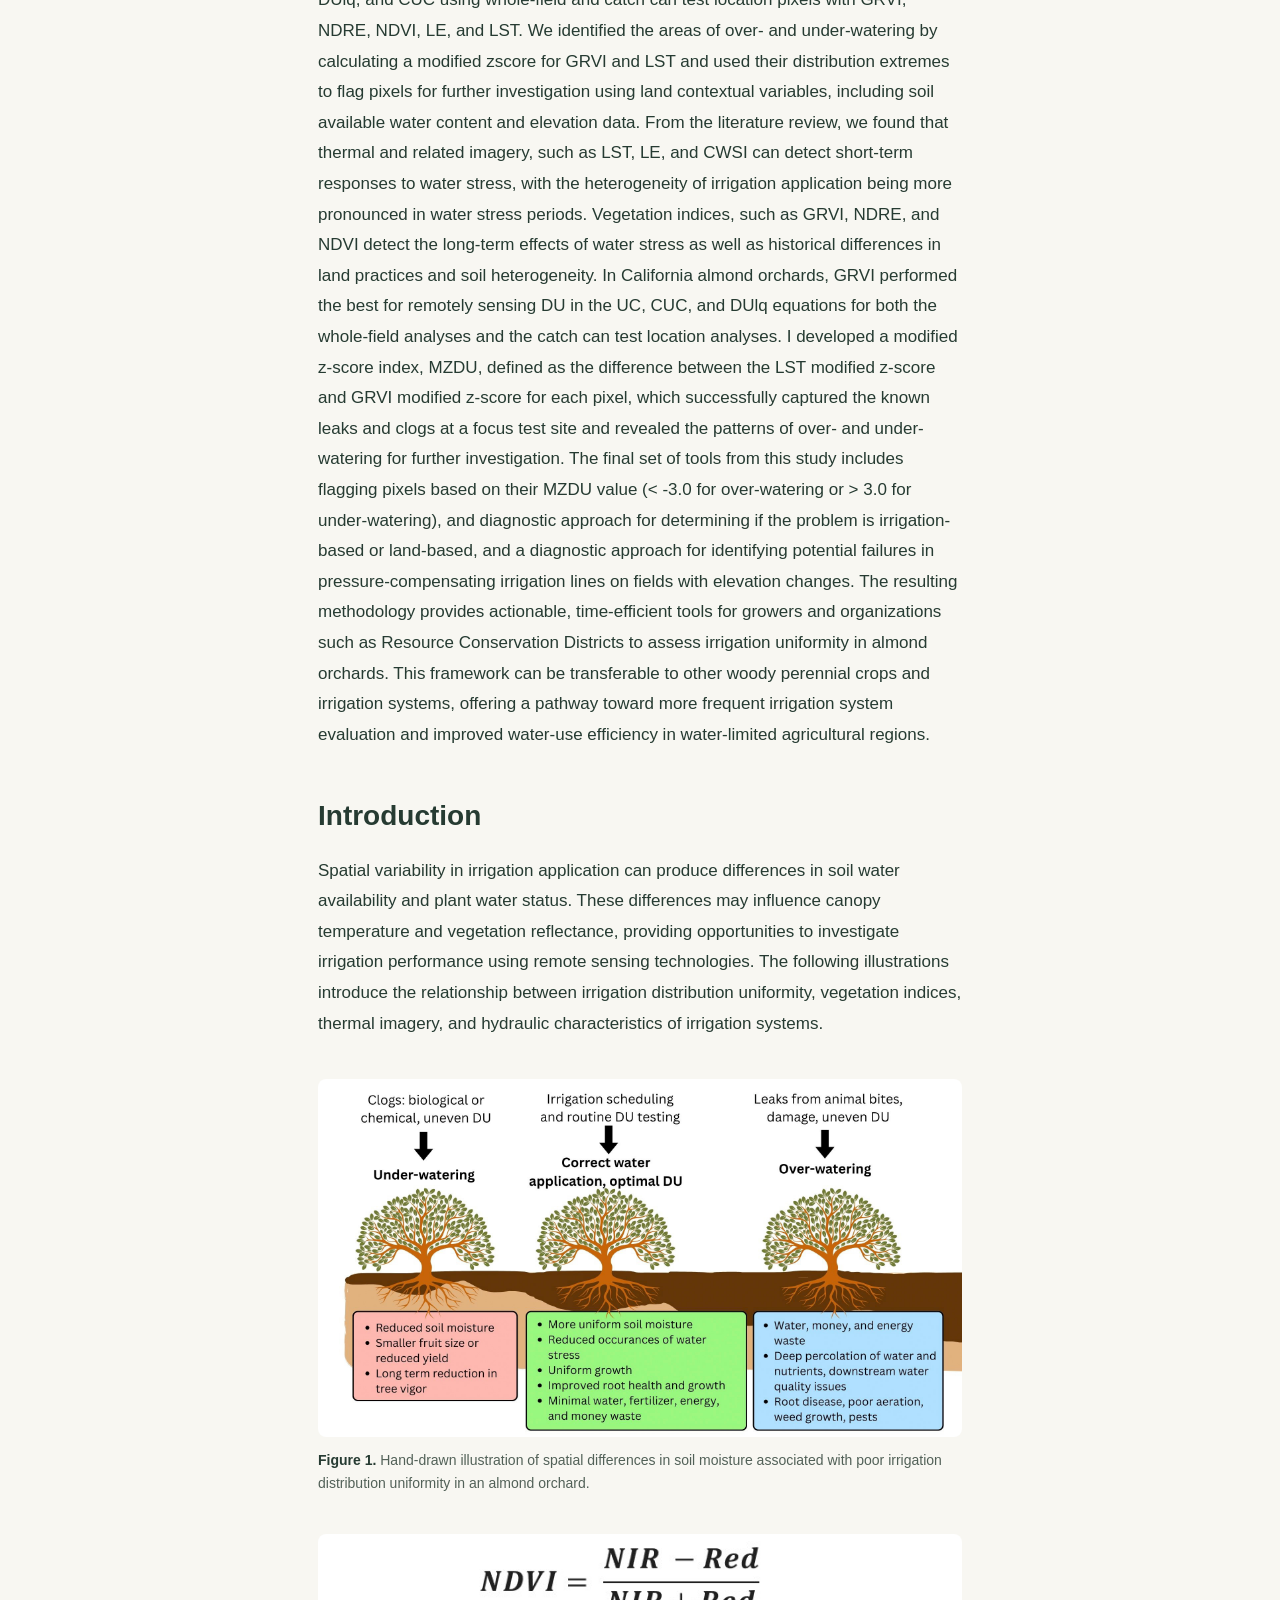
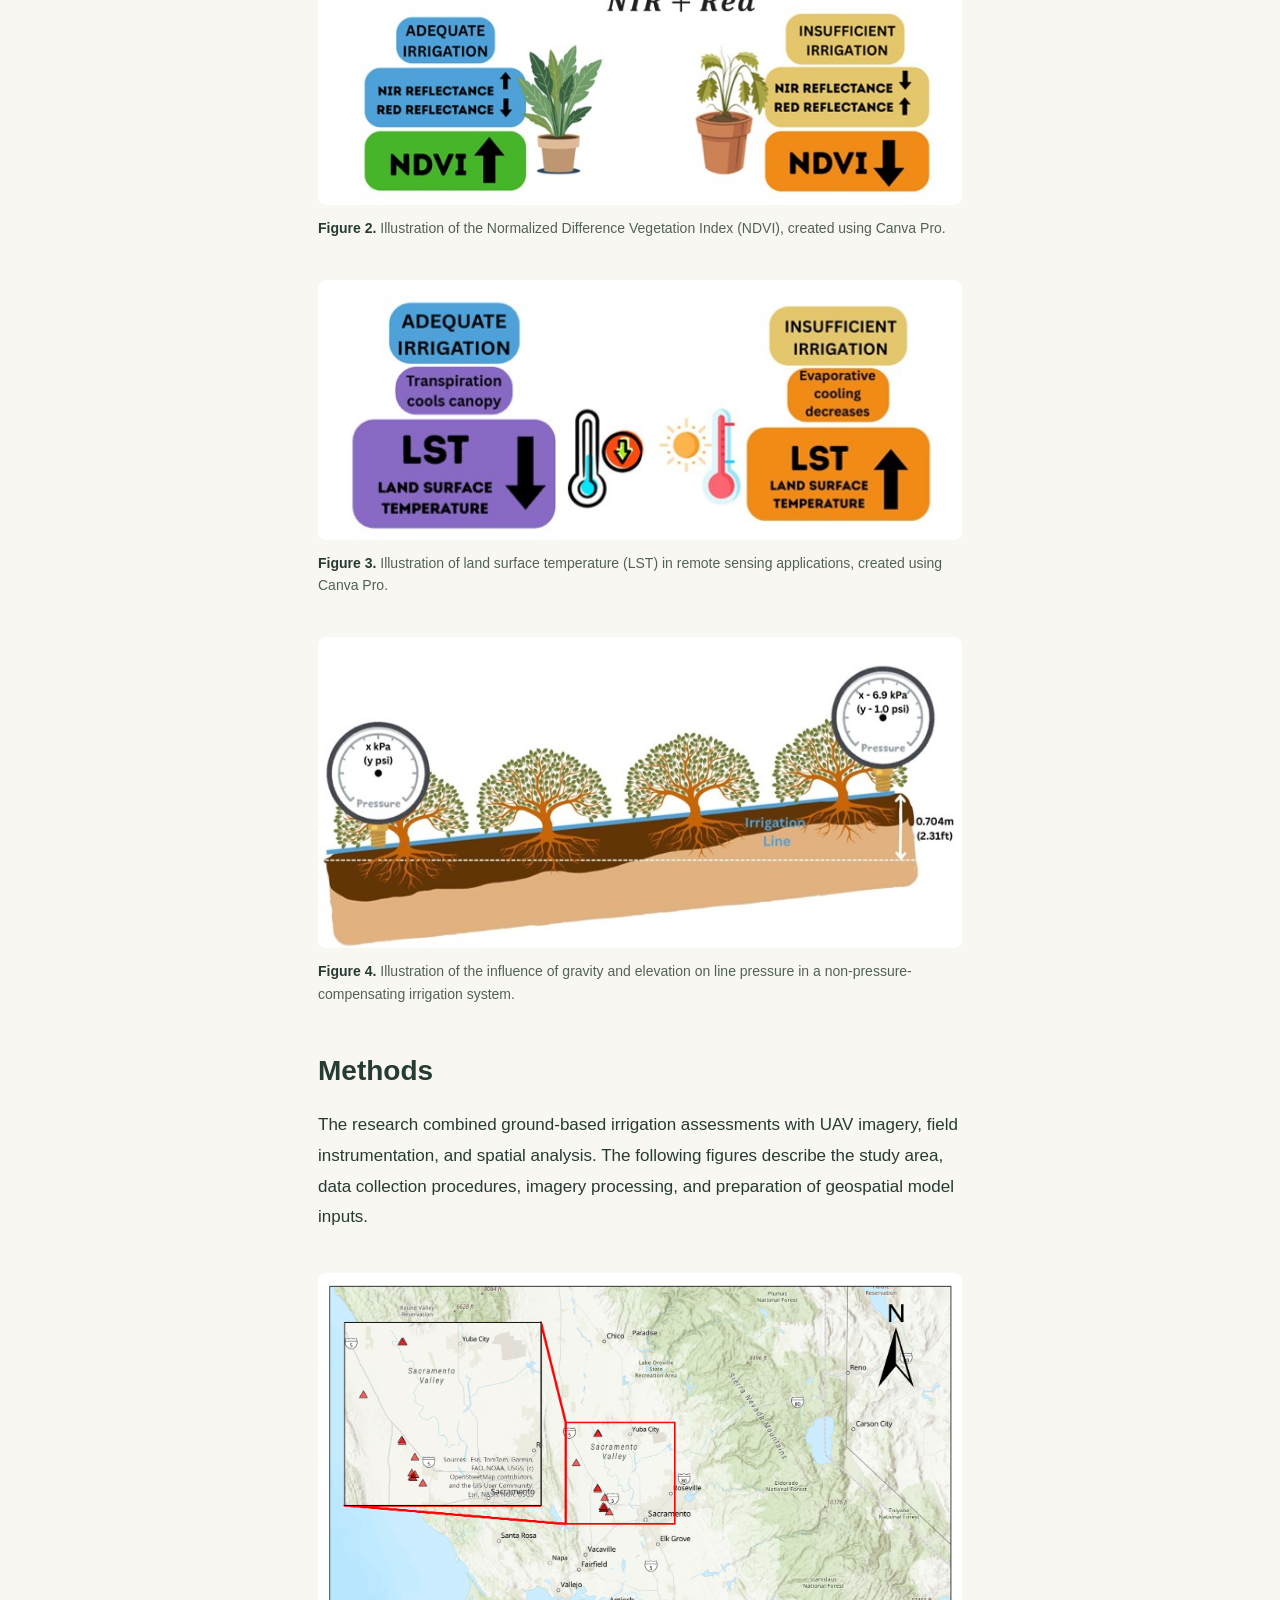
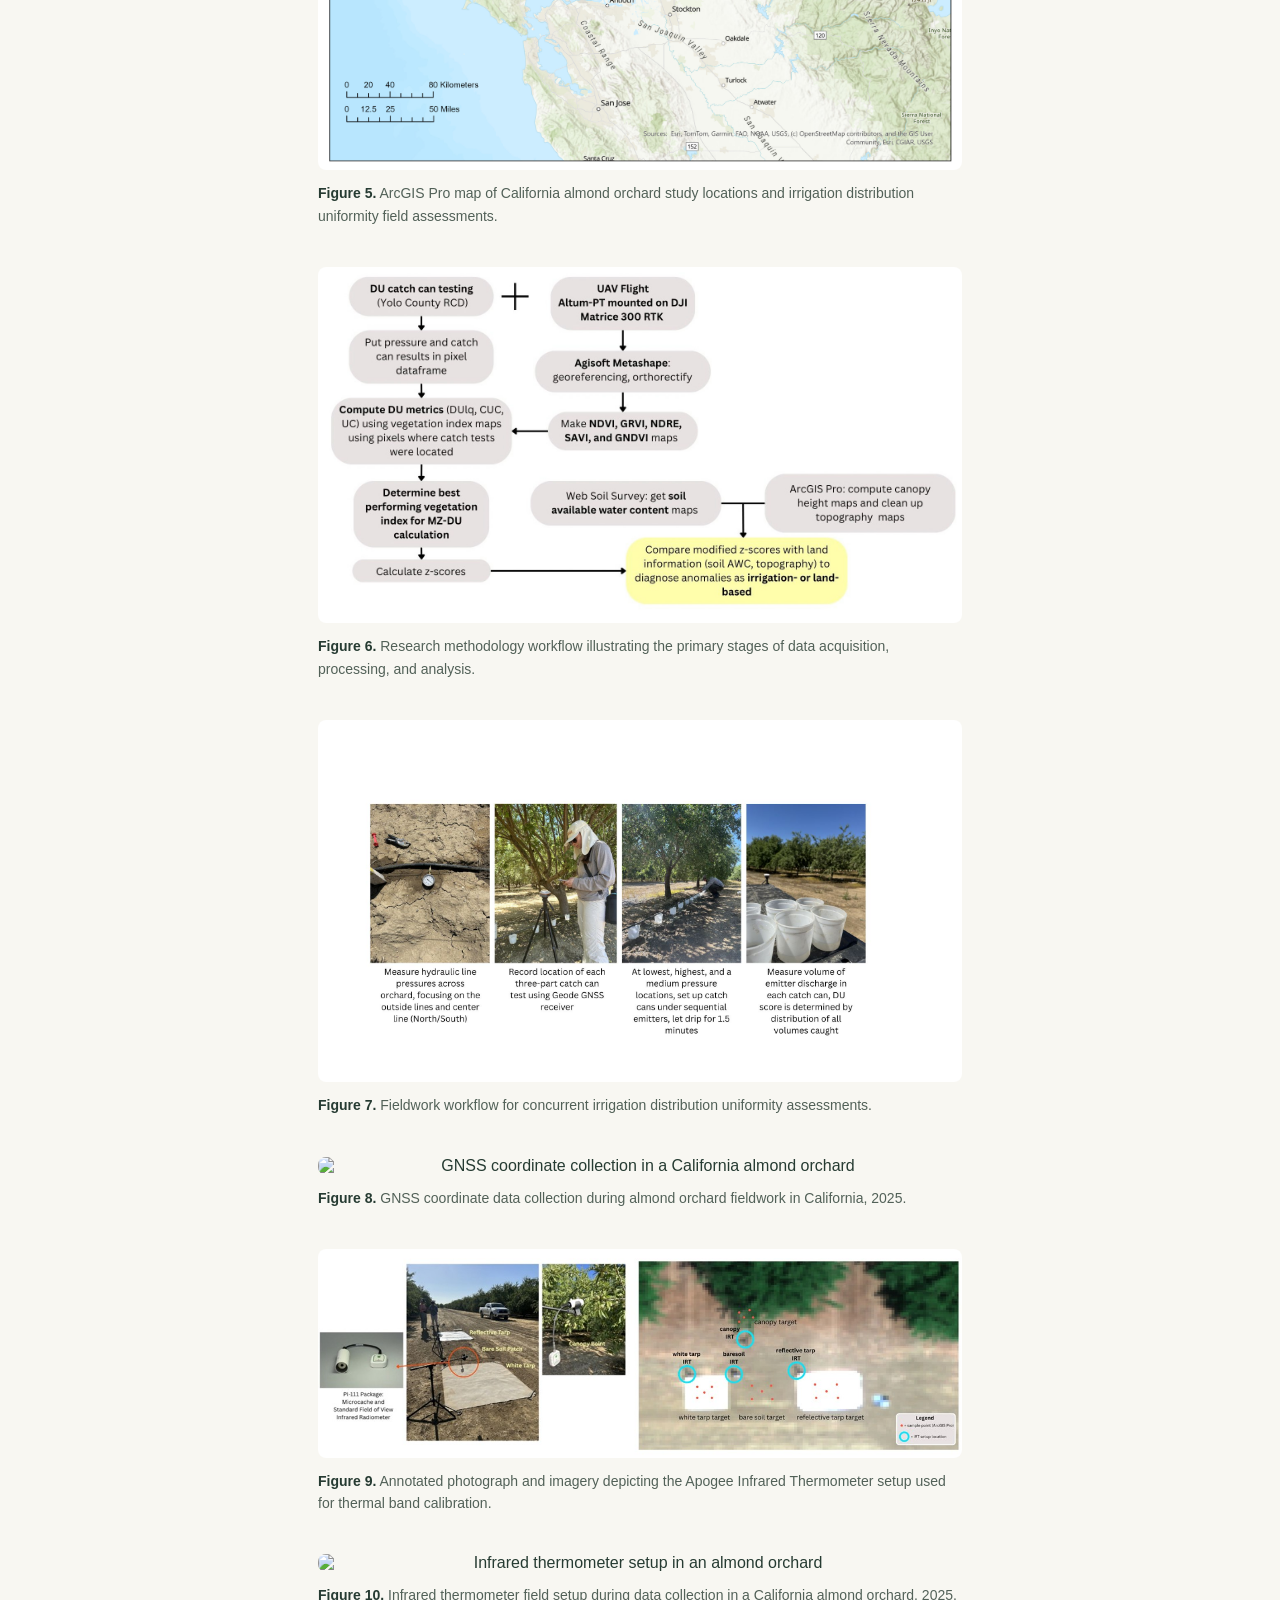
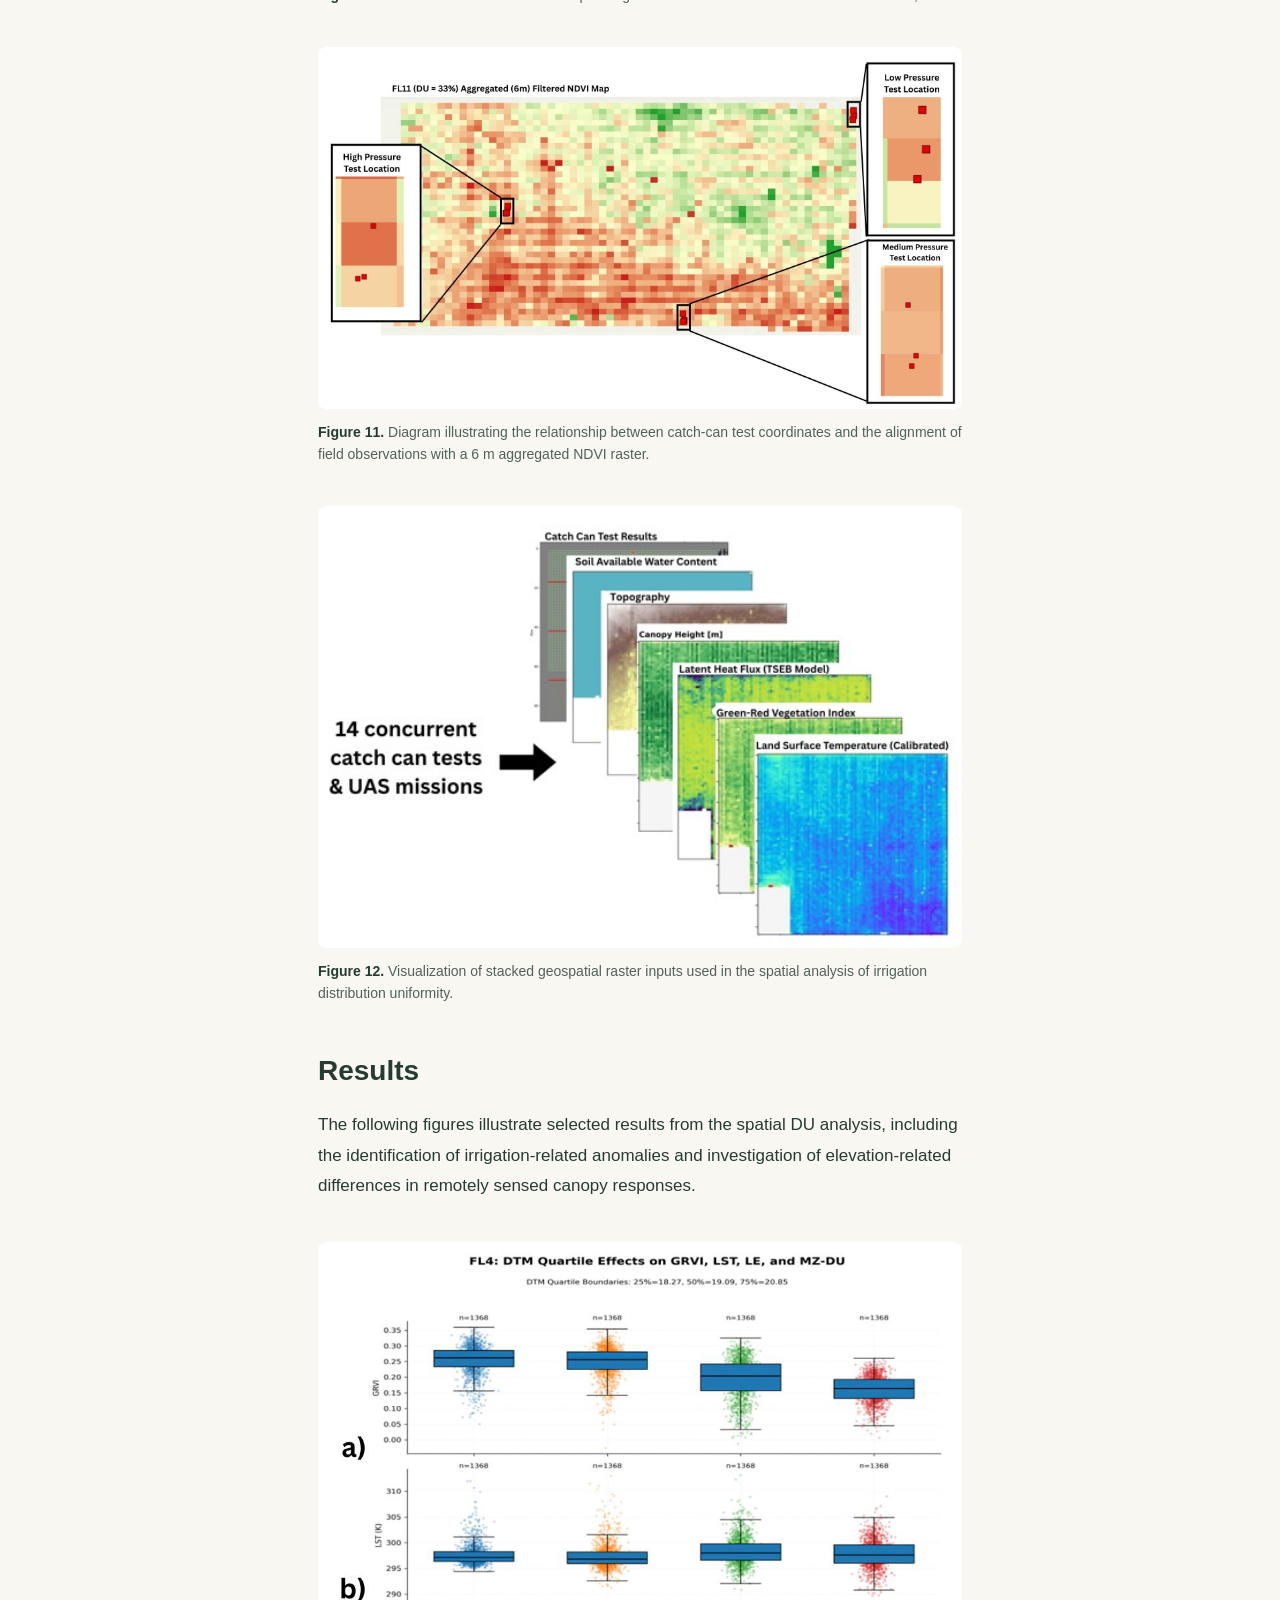
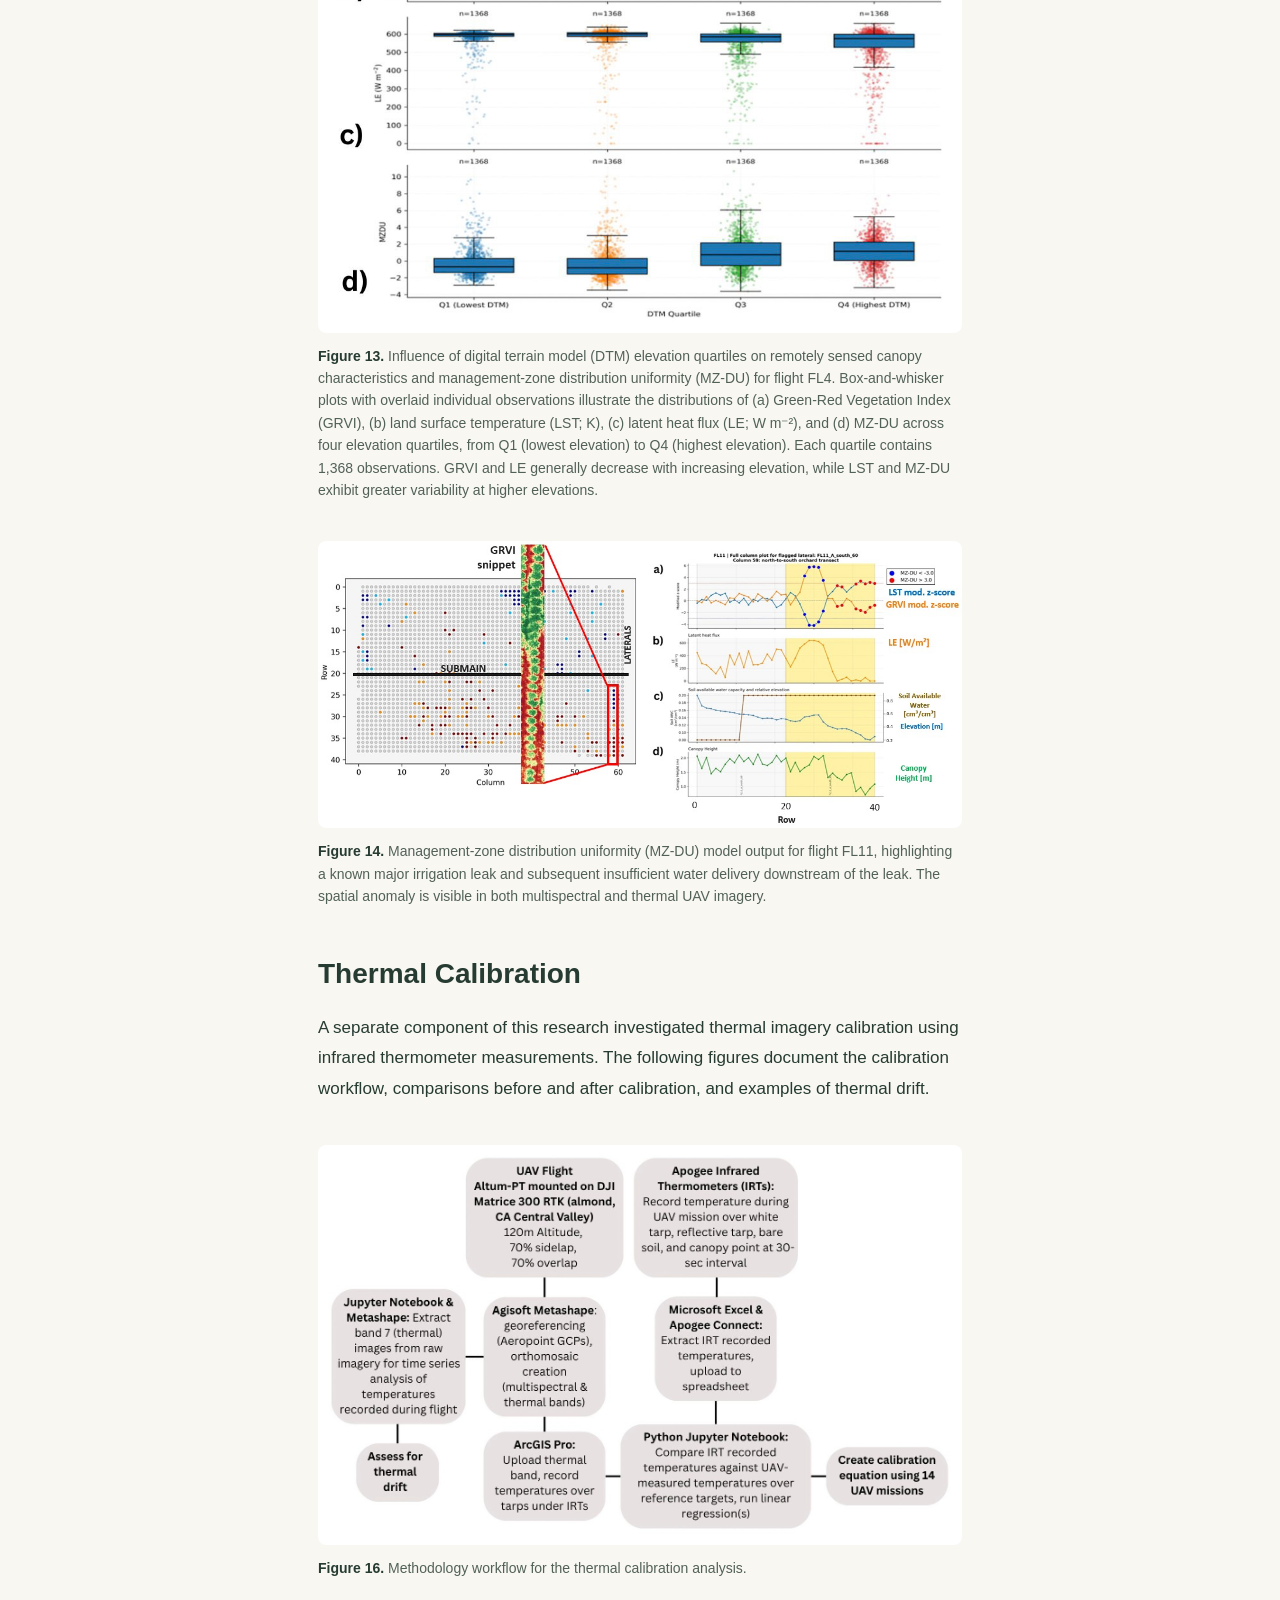
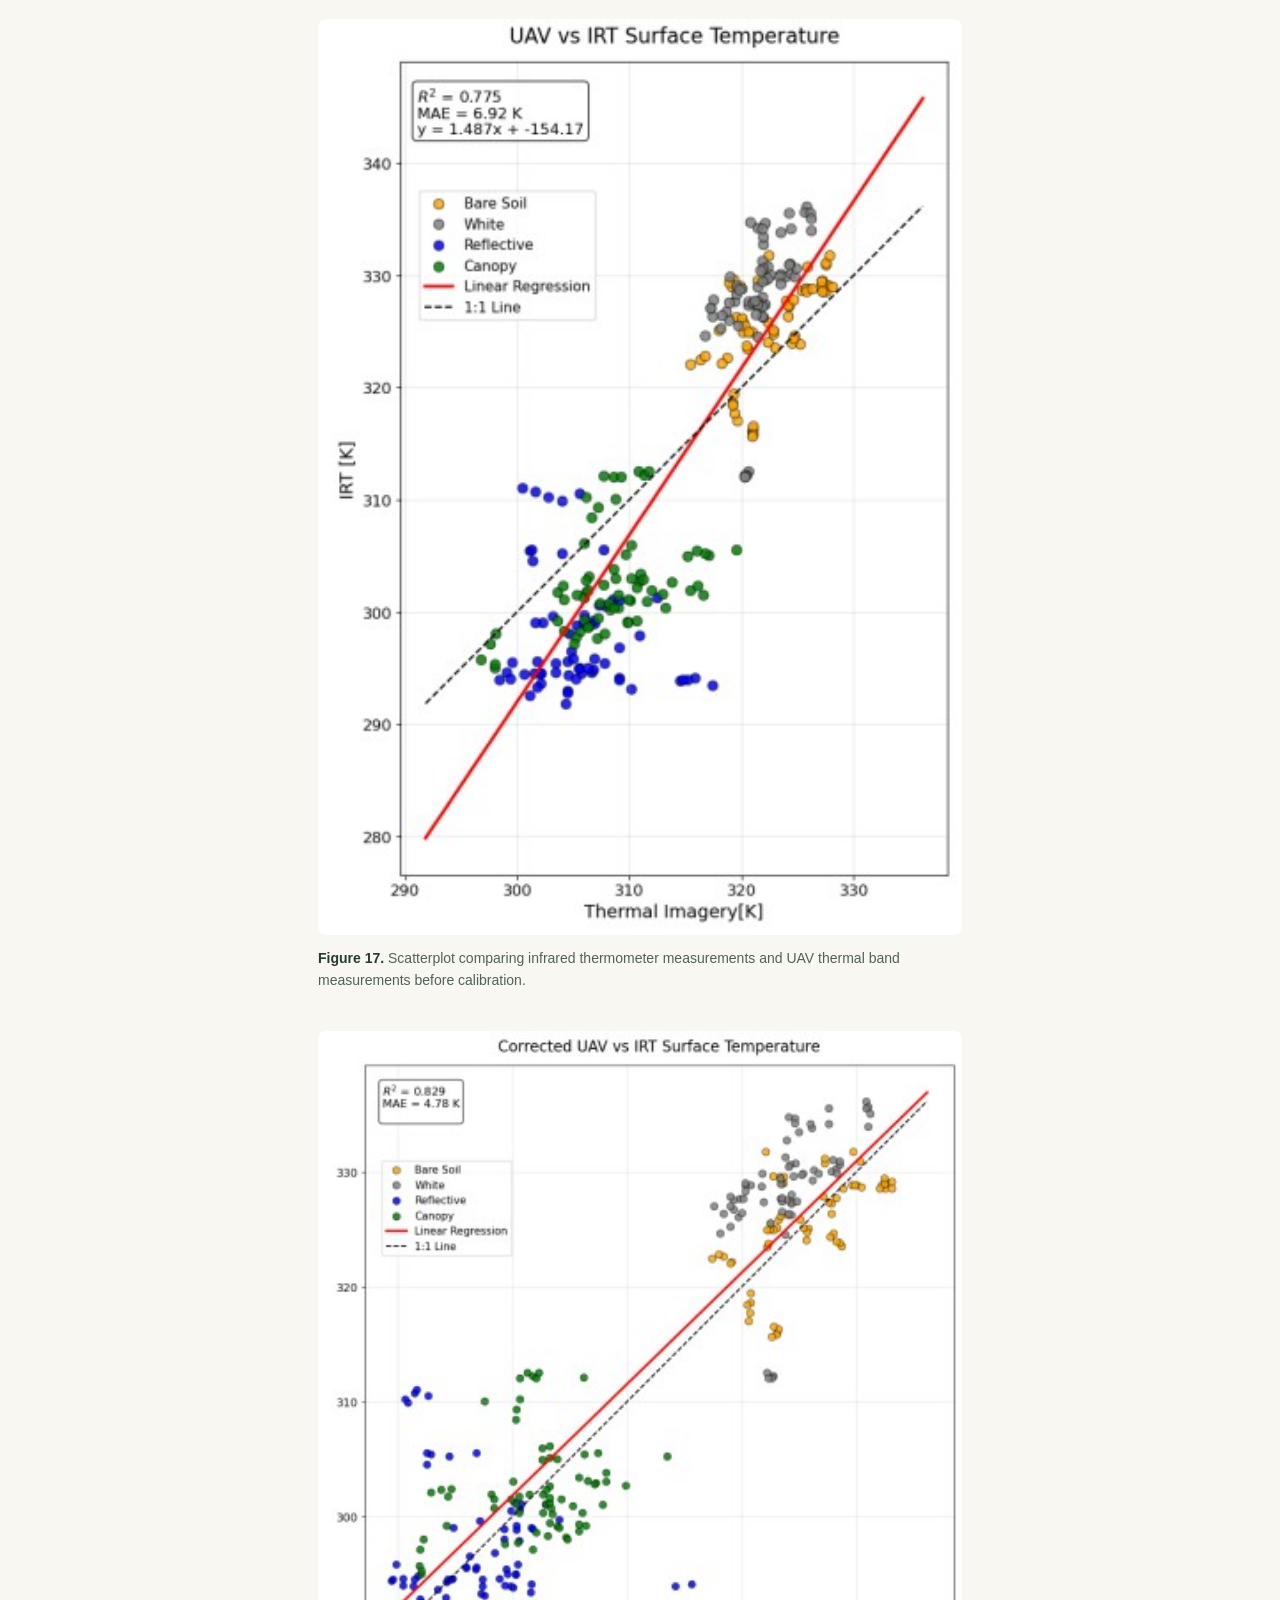
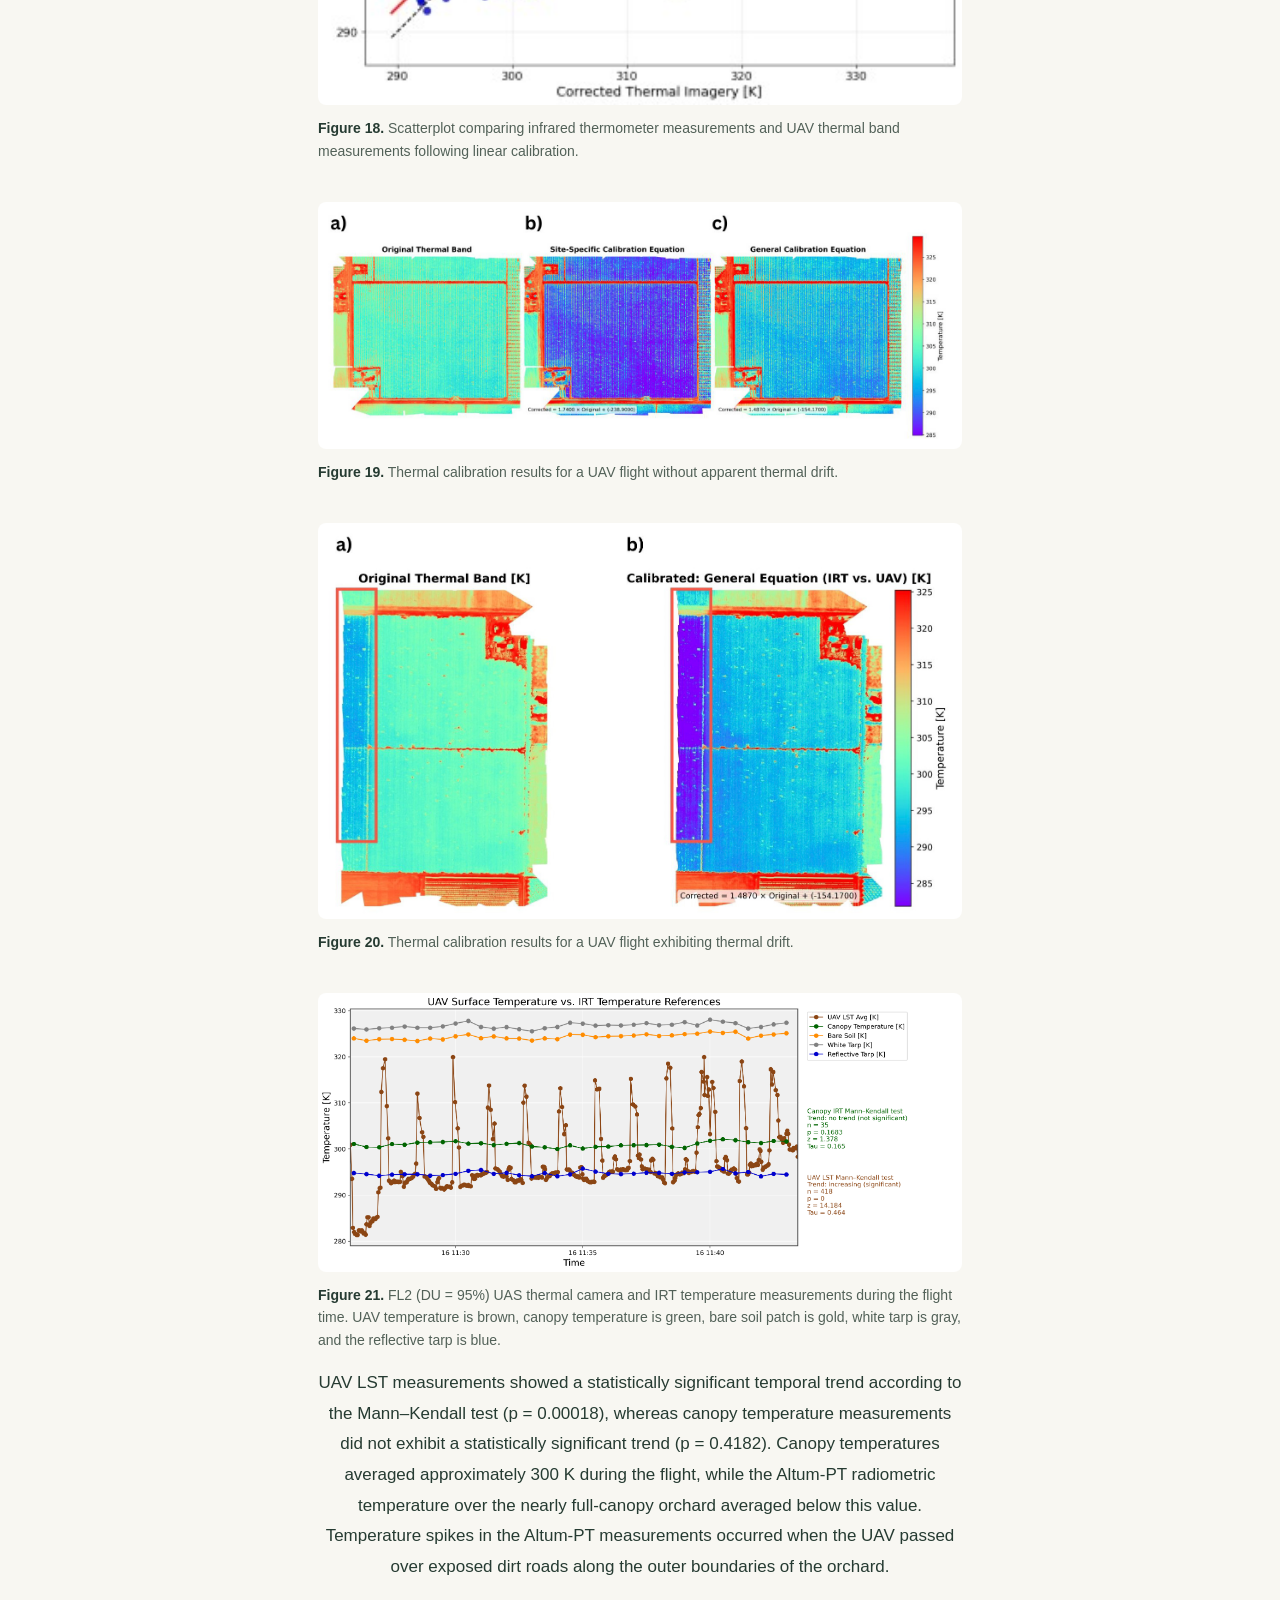
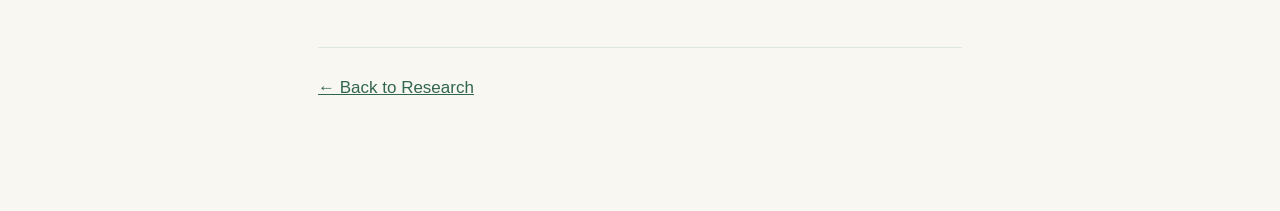
==== commit 30cb54a5: "Update almond-irrigation.html" ====
--- a/almond-irrigation.html
+++ b/almond-irrigation.html
@@ -14,17 +14,23 @@
 
 <body>
 
-  <!-- NAVIGATION -->
-  <nav>
-    <div class="logo">Jaya Suneja</div>
-
-    <div class="nav-links">
-      <a href="index.html">Home</a>
-      <a href="index.html#research">Research</a>
-      <a href="conferences.html">Conferences & Awards</a>
-      <a href="index.html#contact">Contact</a>
-    </div>
-  </nav>
+<!-- ================================= -->
+<!-- NAVIGATION -->
+<!-- ================================= -->
+
+<nav>
+  <div class="logo">Jaya Suneja</div>
+
+  <div class="nav-links">
+    <a href="index.html#home">Home</a>
+    <a href="index.html#research">Research</a>
+    <a href="index.html#experience">Experience</a>
+    <a href="conferences.html">Conferences & Awards</a>
+    <a href="artwork.html">Artwork</a>
+    <a href="index.html#about">Beyond the Research</a>
+    <a href="index.html#contact">Contact</a>
+  </div>
+</nav>
 
   <main>
 
--- a/style.css
+++ b/style.css
@@ -1,7 +1,11 @@
 
-/* ==========================================
+/* =====================================
    GENERAL WEBSITE STYLING
-   ========================================== */
+   ===================================== */
+
+* {
+  box-sizing: border-box;
+}
 
 html {
   scroll-behavior: smooth;
@@ -14,15 +18,28 @@
   color: #263b32;
 }
 
-
-/* ==========================================
+img {
+  max-width: 100%;
+}
+
+h2 {
+  font-size: 34px;
+}
+
+section {
+  padding: 90px 10%;
+}
+
+
+/* =====================================
    NAVIGATION
-   ========================================== */
+   ===================================== */
 
 nav {
   display: flex;
   justify-content: space-between;
   align-items: center;
+  gap: 25px;
   padding: 25px 8%;
   background-color: #f8f7f2;
 }
@@ -30,6 +47,7 @@
 .logo {
   font-size: 22px;
   font-weight: bold;
+  white-space: nowrap;
 }
 
 .nav-links {
@@ -49,18 +67,27 @@
 }
 
 
-/* ==========================================
-   HERO INTRODUCTION
-   ========================================== */
+/* =====================================
+   HOMEPAGE INTRODUCTION
+   ===================================== */
 
 .hero {
   background-color: #dce7dd;
   min-height: 65vh;
-  display: flex;
+  padding: 80px 8%;
+}
+
+.hero-container {
+  display: grid;
+  grid-template-columns: minmax(0, 1.3fr) minmax(0, 1fr);
+  gap: 60px;
   align-items: center;
+  max-width: 1300px;
+  margin: 0 auto;
 }
 
 .hero-content {
+  min-width: 0;
   max-width: 700px;
 }
 
@@ -70,27 +97,28 @@
   font-weight: bold;
 }
 
-h1 {
-  font-size: clamp(42px, 7vw, 80px);
+.hero-content h1 {
+  font-size: clamp(42px, 5vw, 68px);
+  margin: 25px 0;
+}
+
+.hero-content p {
+  display: block;
+  font-size: 17px;
+  line-height: 1.8;
   margin-bottom: 20px;
 }
 
-.hero p {
-  line-height: 1.8;
-  font-size: 19px;
-}
-
-
-/* ==========================================
-   BUTTONS
-   ========================================== */
+.hero-actions {
+  display: block;
+  margin-top: 25px;
+}
 
 .button {
   display: inline-block;
-  margin-top: 25px;
   padding: 14px 25px;
   background-color: #263b32;
-  color: white;
+  color: #ffffff;
   text-decoration: none;
   border-radius: 5px;
 }
@@ -100,32 +128,39 @@
 }
 
 
-/* ==========================================
-   GENERAL SECTIONS
-   ========================================== */
-
-section {
-  padding: 90px 10%;
-}
-
-h2 {
-  font-size: 34px;
-}
-
-
-/* ==========================================
-   RESEARCH PROJECT GALLERY
-   ========================================== */
+/* Homepage portrait */
+
+.hero-photo {
+  width: 100%;
+  min-width: 0;
+}
+
+.hero-photo img {
+  display: block;
+  width: 100%;
+  height: auto;
+  max-height: 650px;
+  object-fit: contain;
+  object-position: center;
+  border-radius: 16px;
+  box-shadow: 0 8px 25px rgba(0, 0, 0, 0.12);
+}
+
+
+/* =====================================
+   FEATURED RESEARCH CARDS
+   ===================================== */
 
 .project-grid {
   display: grid;
-  grid-template-columns: repeat(3, 1fr);
+  grid-template-columns: repeat(3, minmax(0, 1fr));
   gap: 25px;
   margin-top: 40px;
 }
 
 .project-card {
-  background-color: white;
+  min-width: 0;
+  background-color: #ffffff;
   border-radius: 12px;
   overflow: hidden;
   box-shadow: 0 4px 12px rgba(0, 0, 0, 0.08);
@@ -136,13 +171,18 @@
   transform: translateY(-8px);
 }
 
-.project-image {
-  background-color: #dce7dd;
-  height: 180px;
-  display: flex;
-  align-items: center;
-  justify-content: center;
-  font-size: 60px;
+.project-card img.project-image {
+  display: block;
+  width: 100%;
+  height: 230px;
+  object-fit: cover;
+  object-position: center;
+}
+
+.project-card img.project-image[src$="nasa_logo.png"] {
+  object-fit: contain;
+  padding: 15px;
+  background-color: #ffffff;
 }
 
 .project-info {
@@ -172,9 +212,70 @@
 }
 
 
-/* ==========================================
+/* =====================================
+   PROFESSIONAL EXPERIENCE
+   ===================================== */
+
+.experience-grid {
+  display: grid;
+  grid-template-columns: repeat(2, minmax(0, 1fr));
+  gap: 25px;
+  margin-top: 40px;
+}
+
+.experience-card {
+  min-width: 0;
+  background-color: #ffffff;
+  padding: 30px;
+  border-radius: 12px;
+  box-shadow: 0 4px 12px rgba(0, 0, 0, 0.06);
+}
+
+.experience-card h3 {
+  font-size: 21px;
+  line-height: 1.4;
+  color: #263b32;
+  margin: 15px 0;
+}
+
+.experience-meta {
+  font-size: 14px;
+  line-height: 1.5;
+  color: #68786f;
+  font-weight: bold;
+}
+
+.experience-card ul {
+  padding-left: 22px;
+  margin-bottom: 0;
+}
+
+.experience-card li {
+  color: #526158;
+  line-height: 1.7;
+  margin-bottom: 12px;
+}
+
+.experience-card li strong {
+  color: #263b32;
+}
+
+.experience-card img.experience-image {
+  display: block;
+  width: 100%;
+  max-width: 600px;
+  height: 320px;
+  object-fit: contain;
+  object-position: left center;
+  margin: 0 0 20px;
+  border-radius: 8px;
+  background-color: #f8f7f2;
+}
+
+
+/* =====================================
    INDIVIDUAL RESEARCH PROJECT PAGES
-   ========================================== */
+   ===================================== */
 
 .project-detail {
   max-width: 900px;
@@ -200,16 +301,16 @@
   color: #32664e;
 }
 
-
-/* ==========================================
+.project-back-link {
+  margin-top: 65px;
+  padding-top: 25px;
+  border-top: 1px solid #dce7dd;
+}
+
+
+/* =====================================
    MASTER'S RESEARCH FIGURES
-
-   Maximum figure width: 500px
-   Images centered and proportions preserved
-   ========================================== */
-
-
-/* Master's Research Figures - 30% Larger */
+   ===================================== */
 
 .project-detail .thesis-figure {
   width: 100%;
@@ -221,9 +322,7 @@
 .project-detail .thesis-figure img {
   display: block;
   width: 100%;
-  max-width: 650px;
   height: auto;
-  max-height: none;
   object-fit: contain;
   margin: 0 auto;
   border-radius: 8px;
@@ -237,26 +336,34 @@
   text-align: left;
 }
 
-
 .project-detail .thesis-figure figcaption strong {
   color: #263b32;
 }
 
-.project-back-link {
-  margin-top: 65px;
-  padding-top: 25px;
-  border-top: 1px solid #dce7dd;
-}
-
-
-/* ==========================================
+
+/* =====================================
    CONFERENCES & AWARDS
-   ========================================== */
+   ===================================== */
+
+.conference-grid {
+  display: grid;
+  grid-template-columns: repeat(2, minmax(0, 1fr));
+  gap: 30px;
+  margin-top: 35px;
+}
+
+.conference-card {
+  min-width: 0;
+  padding: 25px;
+  background-color: #ffffff;
+  border-radius: 12px;
+  box-shadow: 0 4px 12px rgba(0, 0, 0, 0.06);
+}
 
 .conference-card img.conference-photo {
   display: block;
   width: 100%;
-  max-width: 525px;
+  max-width: 650px;
   height: auto;
   object-fit: contain;
   margin: 0 auto;
@@ -274,120 +381,85 @@
   margin-top: 10px;
 }
 
-
-/* ==========================================
-   PROFESSIONAL EXPERIENCE IMAGES
-   ========================================== */
-
-.experience-card img.experience-image {
-  display: block;
-  width: 100%;
-  max-width: 600px;
-  height: 320px;
-  object-fit: contain;
-  object-position: left center;
-  margin: 0 auto 20px;
-  border-radius: 8px;
-  background-color: #f8f7f2;
-}
-
-
-/* ==========================================
-   CONTACT SECTION
-   ========================================== */
-
-#contact {
-  background-color: #dce7dd;
-}
-
-#contact > p {
-  max-width: 750px;
+.conference-card p {
+  line-height: 1.7;
+}
+
+.conference-card a {
+  color: #32664e;
+  font-weight: bold;
+}
+
+
+/* Awards */
+
+.awards-section {
+  margin-top: 80px;
+  padding-top: 40px;
+  border-top: 2px solid #dce7dd;
+}
+
+.awards-section h2 {
+  font-size: 34px;
+  color: #263b32;
+}
+
+.awards-section > h3 {
+  font-size: 24px;
+  margin-top: 55px;
+  margin-bottom: 25px;
+  color: #32664e;
+}
+
+.awards-section > p {
+  max-width: 800px;
   line-height: 1.8;
-}
-
-.contact-container {
+  color: #526158;
+}
+
+.awards-grid {
   display: grid;
-  grid-template-columns: repeat(2, 1fr);
+  grid-template-columns: repeat(2, minmax(0, 1fr));
   gap: 25px;
-  margin-top: 35px;
-}
-
-.contact-item {
+}
+
+.award-card {
+  min-width: 0;
   background-color: #ffffff;
   padding: 25px;
   border-radius: 12px;
+  border-left: 4px solid #73967c;
   box-shadow: 0 4px 12px rgba(0, 0, 0, 0.06);
 }
 
-.contact-item h3 {
-  margin-top: 0;
-  color: #263b32;
+.award-year {
+  display: inline-block;
+  font-size: 13px;
+  font-weight: bold;
+  color: #32664e;
+  margin-bottom: 12px;
+}
+
+.award-card h4 {
   font-size: 19px;
-}
-
-.contact-item a {
-  color: #32664e;
-  text-decoration: none;
-  font-weight: bold;
-  overflow-wrap: anywhere;
-}
-
-.contact-item a:hover {
-  text-decoration: underline;
-}
-
-.contact-item p {
-  color: #526158;
-  margin-bottom: 0;
-}
-
-
-/* ==========================================
-   RESPONSIVE LAYOUTS
-   ========================================== */
-
-@media (max-width: 800px) {
-
-  .project-grid {
-    grid-template-columns: 1fr;
-  }
-
-  .experience-grid {
-    grid-template-columns: 1fr;
-  }
-
-  .project-detail .thesis-figure {
-    width: 100%;
-    max-width: 500px;
-  }
-
-  .project-detail .thesis-figure img {
-    width: 100%;
-    height: auto;
-  }
-
-}
-
-@media (max-width: 750px) {
-
-  .contact-container {
-    grid-template-columns: 1fr;
-  }
-
-  .conference-grid {
-    grid-template-columns: 1fr;
-  }
-
-  .project-detail .thesis-figure figcaption {
-    font-size: 13px;
-  }
-
-}
-
-
-/* =====================================
-   PROFESSIONAL RECOGNITION & MEDIA
-   ===================================== */
+  line-height: 1.4;
+  color: #263b32;
+  margin: 0 0 12px;
+}
+
+.award-organization {
+  font-size: 14px;
+  font-weight: bold;
+  color: #68786f;
+}
+
+.award-card p {
+  line-height: 1.7;
+  color: #526158;
+}
+
+
+/* Professional Recognition & Media */
 
 .media-card {
   display: flex;
@@ -425,96 +497,95 @@
 
 
 /* =====================================
-   HOMEPAGE INTRODUCTION & PROFILE PHOTO
-   ===================================== */
-
-.hero {
-  background-color: #dce7dd;
-  padding: 80px 8%;
-}
-
-.hero-container {
+   FOREST NURSERY RESEARCH PAGE
+   ===================================== */
+
+.forest-project {
+  max-width: 900px;
+  margin: 0 auto;
+  padding: 55px 24px 90px;
+}
+
+.forest-project h1 {
+  font-size: clamp(32px, 4vw, 46px);
+  line-height: 1.2;
+  color: #263b32;
+  margin-bottom: 14px;
+}
+
+.forest-project .project-subtitle {
+  color: #456b55;
+  font-size: 15px;
+  font-weight: bold;
+  letter-spacing: 0.4px;
+}
+
+.forest-project h2 {
+  font-size: 27px;
+  color: #263b32;
+  margin-top: 55px;
+  padding-bottom: 10px;
+  border-bottom: 1px solid #dce7dd;
+}
+
+.forest-project > p {
+  font-size: 16px;
+  line-height: 1.85;
+  color: #526158;
+}
+
+
+/* Forest Nursery Photo Gallery */
+
+.forest-photo-gallery {
   display: grid;
-  grid-template-columns: 1.3fr 1fr;
-  gap: 60px;
-  align-items: center;
-  max-width: 1300px;
-  margin: 0 auto;
-}
-
-.hero-content {
-  max-width: 700px;
-}
-
-.hero-content h1 {
-  font-size: clamp(42px, 5vw, 68px);
-  margin-bottom: 25px;
-}
-
-.hero-content p {
-  font-size: 17px;
-  line-height: 1.8;
-  margin-bottom: 20px;
-}
-
-/* Profile photo */
-
-.hero-photo {
+  grid-template-columns: repeat(3, minmax(0, 1fr));
+  gap: 18px;
+  margin: 35px 0 55px;
+}
+
+.forest-photo-gallery figure {
+  margin: 0;
+  min-width: 0;
+}
+
+.forest-photo-gallery img {
+  display: block;
   width: 100%;
-}
-
-.hero-photo img {
-  display: block;
-  width: 100%;
-  height: auto;
-  max-height: 650px;
-  object-fit: contain;
+  height: 190px;
+  object-fit: cover;
   object-position: center;
-  border-radius: 16px;
-  box-shadow: 0 8px 25px rgba(0, 0, 0, 0.12);
-}
-
-/* Mobile-friendly layout */
-
-@media (max-width: 850px) {
-
-  .hero-container {
-    grid-template-columns: 1fr;
-    gap: 35px;
-  }
-
-  .hero-photo img {
-    height: auto;
-    max-height: 500px;
-    object-fit: contain;
-  }
-
-  .hero {
-    padding: 60px 8%;
-  }
-}
-
-
-/* =====================================
-   FOREST NURSERY RESEARCH DOCUMENTS
-   ===================================== */
+  border-radius: 10px;
+  box-shadow: 0 3px 12px rgba(0, 0, 0, 0.08);
+}
+
+.forest-photo-gallery figcaption {
+  margin-top: 10px;
+  font-size: 13px;
+  line-height: 1.5;
+  color: #526158;
+  text-align: center;
+}
+
+
+/* Forest Research Documents */
 
 .research-documents-grid {
   display: grid;
-  grid-template-columns: repeat(2, 1fr);
+  grid-template-columns: repeat(2, minmax(0, 1fr));
   gap: 25px;
   margin-top: 30px;
 }
 
 .research-document-card {
+  display: flex;
+  flex-direction: column;
+  min-width: 0;
   background-color: #ffffff;
   padding: 30px;
   border-radius: 12px;
   border-left: 4px solid #73967c;
   box-shadow: 0 4px 12px rgba(0, 0, 0, 0.06);
-
-  display: flex;
-  flex-direction: column;
 }
 
 .document-type {
@@ -556,111 +627,264 @@
   color: #ffffff;
 }
 
-@media (max-width: 750px) {
-  .research-documents-grid {
-    grid-template-columns: 1fr;
-  }
-}
-
-
-/* Research project card images */
-
-.project-card img.project-image {
+
+/* =====================================
+   ARTWORK PAGE
+   ===================================== */
+
+.artwork-page {
+  padding: 70px 8%;
+  max-width: 1450px;
+  margin: 0 auto;
+}
+
+.artwork-intro {
+  text-align: center;
+  margin-bottom: 50px;
+}
+
+.artwork-intro h1 {
+  font-size: clamp(32px, 5vw, 48px);
+  color: #263b32;
+  margin-bottom: 15px;
+}
+
+.artwork-intro p {
+  font-size: 17px;
+  line-height: 1.8;
+  color: #526158;
+  max-width: 650px;
+  margin: 0 auto;
+}
+
+
+/* Masonry Artwork Collage */
+
+.artwork-gallery {
+  columns: 3;
+  column-gap: 20px;
+}
+
+.artwork-item {
+  position: relative;
+  display: block;
+  break-inside: avoid;
+  overflow: hidden;
+  border-radius: 10px;
+  margin: 0 0 20px;
+  background-color: #e6e9e2;
+  outline-offset: 4px;
+}
+
+.artwork-item img {
   display: block;
   width: 100%;
-  height: 230px;
-  object-fit: cover;
-  object-position: center;
-  border-radius: 10px;
-  margin-bottom: 20px;
-}
-
-/* Preserve the full NASA logo */
-
-.project-card img.project-image[src$="nasa_logo.png"] {
-  object-fit: contain;
-  padding: 15px;
-  box-sizing: border-box;
-  background-color: #ffffff;
-}
-
-
-/* =====================================
-   FOREST NURSERY RESEARCH PAGE
-   ===================================== */
-
-/* Main page layout */
-.forest-project {
-  max-width: 900px;
-  margin: 0 auto;
-  padding: 55px 24px 90px;
-  box-sizing: border-box;
-}
-
-/* Research title */
-.forest-project h1 {
-  font-size: clamp(32px, 4vw, 46px);
-  line-height: 1.2;
-  color: #263b32;
-  margin-bottom: 14px;
-}
-
-.forest-project .project-subtitle {
-  color: #456b55;
-  font-size: 15px;
-  font-weight: bold;
-  letter-spacing: 0.4px;
-}
-
-/* Research section headings */
-.forest-project h2 {
-  font-size: 27px;
-  color: #263b32;
+  height: auto;
+  transition: transform 0.4s ease;
+}
+
+
+/* Artwork Hover Captions */
+
+.artwork-caption {
+  position: absolute;
+  inset: auto 0 0 0;
+  padding: 35px 20px 20px;
+  color: #ffffff;
+
+  background: linear-gradient(
+    transparent,
+    rgba(20, 35, 27, 0.85)
+  );
+
+  opacity: 0;
+  transform: translateY(10px);
+
+  transition:
+    opacity 0.3s ease,
+    transform 0.3s ease;
+
+  pointer-events: none;
+}
+
+.artwork-caption h3 {
+  color: #ffffff;
+  font-size: 19px;
+  margin: 0 0 6px;
+}
+
+.artwork-caption p {
+  color: #ffffff;
+  font-size: 14px;
+  margin: 0;
+}
+
+.artwork-item:hover .artwork-caption,
+.artwork-item:focus .artwork-caption {
+  opacity: 1;
+  transform: translateY(0);
+}
+
+.artwork-item:hover img {
+  transform: scale(1.03);
+}
+
+
+/* =====================================
+   BEYOND THE RESEARCH PHOTO COLLAGE
+   ===================================== */
+
+.beyond-photo-section {
   margin-top: 55px;
-  padding-bottom: 10px;
-  border-bottom: 1px solid #dce7dd;
-}
-
-/* Main body text */
-.forest-project > p {
-  font-size: 16px;
-  line-height: 1.85;
-  color: #526158;
-}
-
-/* Three-photo gallery */
-.forest-photo-gallery {
+}
+
+.beyond-photo-section h3 {
+  font-size: 25px;
+  color: #263b32;
+  margin-bottom: 25px;
+}
+
+.beyond-photo-grid {
   display: grid;
-  grid-template-columns: repeat(3, minmax(0, 1fr));
+  grid-template-columns: repeat(4, minmax(0, 1fr));
   gap: 18px;
-  margin: 35px 0 55px;
-}
-
-.forest-photo-gallery figure {
+}
+
+.beyond-photo {
   margin: 0;
   min-width: 0;
 }
 
-.forest-photo-gallery img {
+.beyond-photo img {
   display: block;
   width: 100%;
-  height: 190px;
+  height: 300px;
   object-fit: cover;
-  object-position: center;
+  object-position: center top;
   border-radius: 10px;
-  box-shadow: 0 3px 12px rgba(0, 0, 0, 0.08);
-}
-
-.forest-photo-gallery figcaption {
+  box-shadow: 0 4px 12px rgba(0, 0, 0, 0.08);
+}
+
+.beyond-photo figcaption {
+  font-size: 13px;
+  color: #526158;
+  text-align: center;
   margin-top: 10px;
-  font-size: 13px;
   line-height: 1.5;
-  color: #526158;
-  text-align: center;
-}
-
-/* Tablets and smaller screens */
+}
+
+
+/* =====================================
+   CONTACT SECTION
+   ===================================== */
+
+#contact {
+  background-color: #dce7dd;
+}
+
+#contact > p {
+  max-width: 750px;
+  line-height: 1.8;
+}
+
+.contact-container {
+  display: grid;
+  grid-template-columns: repeat(2, minmax(0, 1fr));
+  gap: 25px;
+  margin-top: 35px;
+}
+
+.contact-item {
+  min-width: 0;
+  background-color: #ffffff;
+  padding: 25px;
+  border-radius: 12px;
+  box-shadow: 0 4px 12px rgba(0, 0, 0, 0.06);
+}
+
+.contact-item h3 {
+  margin-top: 0;
+  color: #263b32;
+  font-size: 19px;
+}
+
+.contact-item a {
+  color: #32664e;
+  text-decoration: none;
+  font-weight: bold;
+  overflow-wrap: anywhere;
+}
+
+.contact-item a:hover {
+  text-decoration: underline;
+}
+
+.contact-item p {
+  color: #526158;
+  margin-bottom: 0;
+}
+
+
+/* =====================================
+   RESPONSIVE LAYOUT
+   ===================================== */
+
+/* Tablet */
+
+@media (max-width: 950px) {
+  .project-grid {
+    grid-template-columns: repeat(2, minmax(0, 1fr));
+  }
+
+  .artwork-gallery {
+    columns: 2;
+  }
+}
+
+@media (max-width: 900px) {
+  .beyond-photo-grid {
+    grid-template-columns: repeat(2, minmax(0, 1fr));
+  }
+}
+
+/* Small tablets */
+
+@media (max-width: 850px) {
+  .hero-container {
+    grid-template-columns: 1fr;
+    gap: 35px;
+  }
+
+  .hero-photo img {
+    max-height: 500px;
+  }
+
+  .hero {
+    padding: 60px 8%;
+  }
+
+  nav {
+    flex-direction: column;
+    align-items: flex-start;
+  }
+}
+
+/* Mobile */
+
 @media (max-width: 750px) {
+  section {
+    padding: 60px 6%;
+  }
+
+  .project-grid,
+  .experience-grid,
+  .conference-grid,
+  .awards-grid,
+  .research-documents-grid,
+  .contact-container {
+    grid-template-columns: 1fr;
+  }
+
   .forest-photo-gallery {
     grid-template-columns: 1fr;
     gap: 25px;
@@ -677,44 +901,51 @@
   .forest-project h2 {
     font-size: 24px;
   }
-}
-
-
-/* Homepage research button positioning */
-
-.hero-content .button {
-  display: inline-block;
-  margin-top: 20px;
-  clear: both;
-}
-
-.hero-content p {
-  display: block;
-  width: 100%;
-  max-width: 100%;
-  margin-bottom: 20px;
-}
-
-.hero-actions {
-  margin-top: 25px;
-}
-
-.hero-content {
-  max-width: 700px;
-}
-
-.hero-container {
-  gap: 70px;
-  align-items: center;
-}
-
-
-/* Conference image sizing */
-
-.conference-card img.conference-photo {
-  display: block;
-  width: 100%;
-  max-width: 650px;
-  height: auto;
-  margin: 0 auto;
-}
+
+  .project-detail .thesis-figure figcaption {
+    font-size: 13px;
+  }
+}
+
+@media (max-width: 600px) {
+  .artwork-gallery {
+    columns: 1;
+  }
+
+  .artwork-page {
+    padding: 45px 6%;
+  }
+}
+
+@media (max-width: 550px) {
+  .beyond-photo-grid {
+    grid-template-columns: 1fr;
+  }
+
+  .beyond-photo img {
+    height: auto;
+    max-height: 350px;
+    object-fit: contain;
+  }
+}
+
+
+/* Touchscreens: artwork captions stay visible */
+
+@media (hover: none) {
+  .artwork-caption {
+    opacity: 1;
+    transform: none;
+  }
+}
+
+/* Reduced-motion accessibility */
+
+@media (prefers-reduced-motion: reduce) {
+  .project-card,
+  .media-card,
+  .artwork-item img,
+  .artwork-caption {
+    transition: none;
+  }
+}
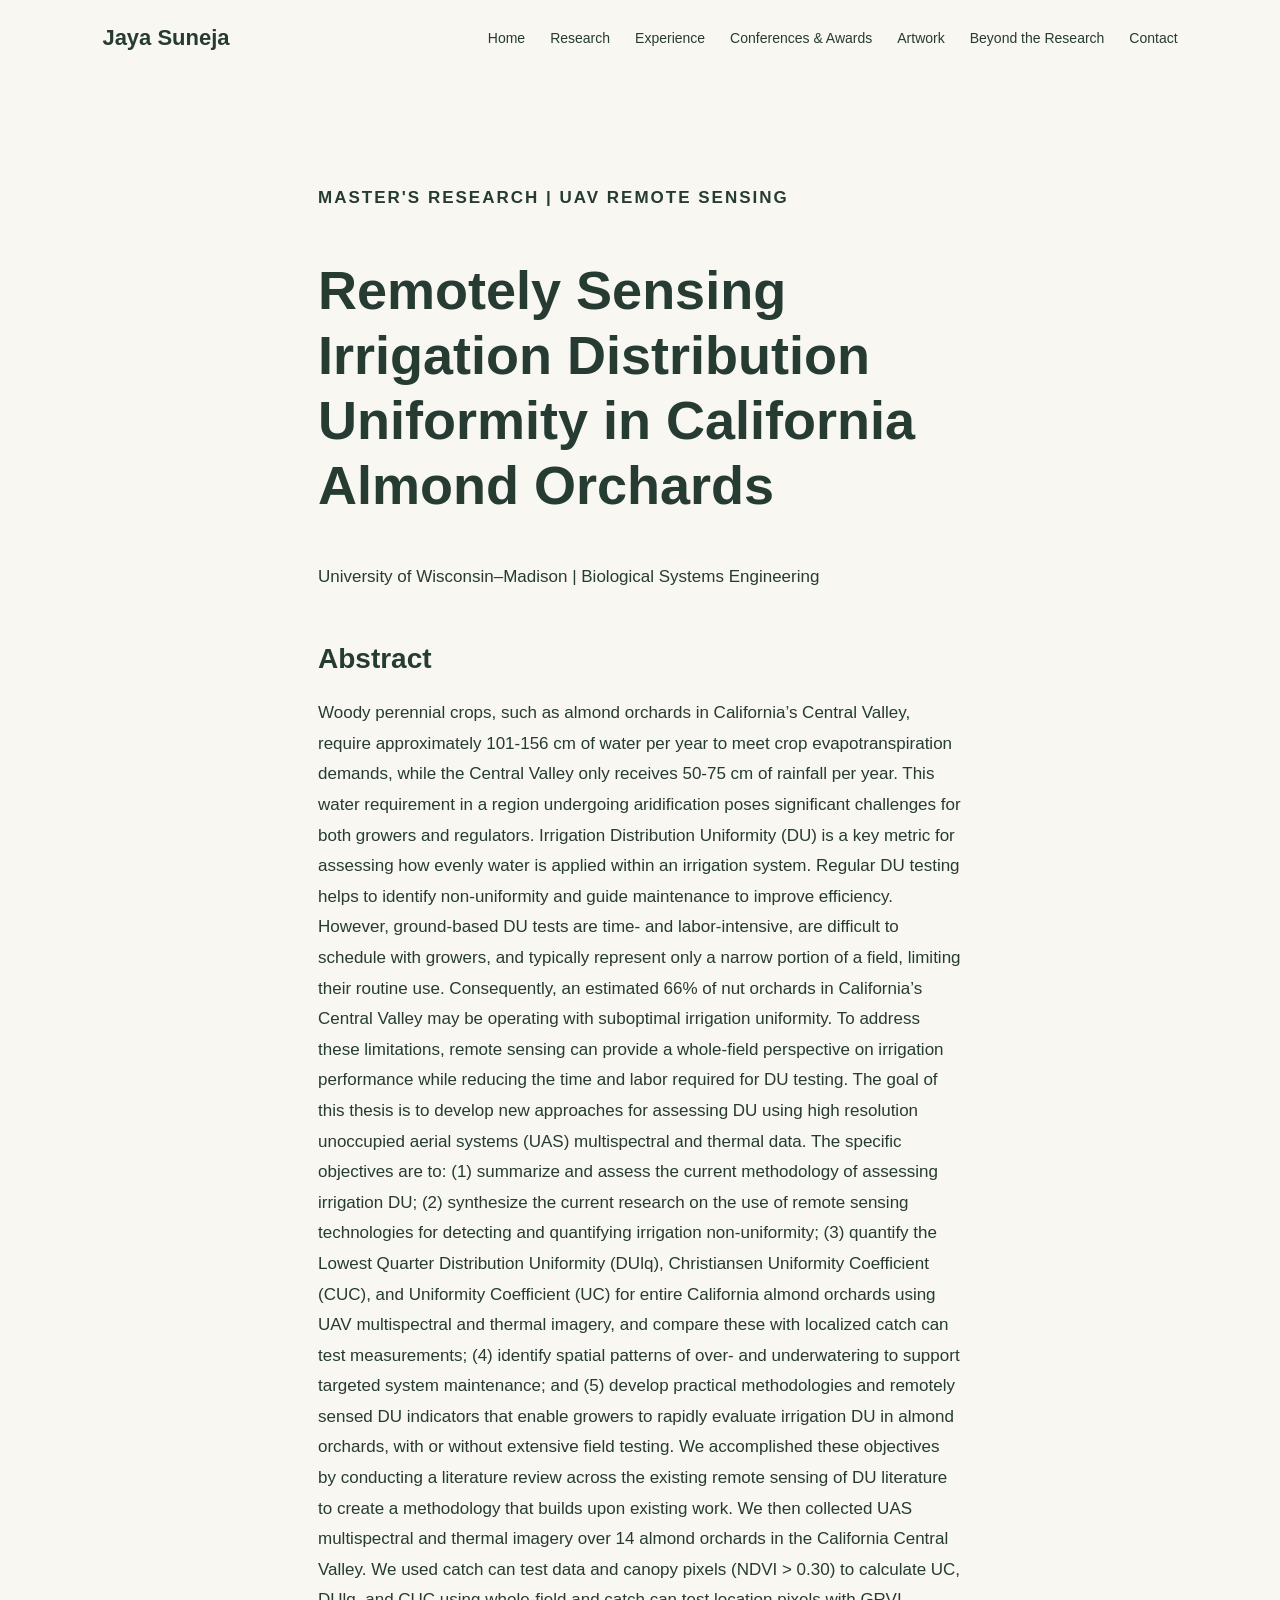
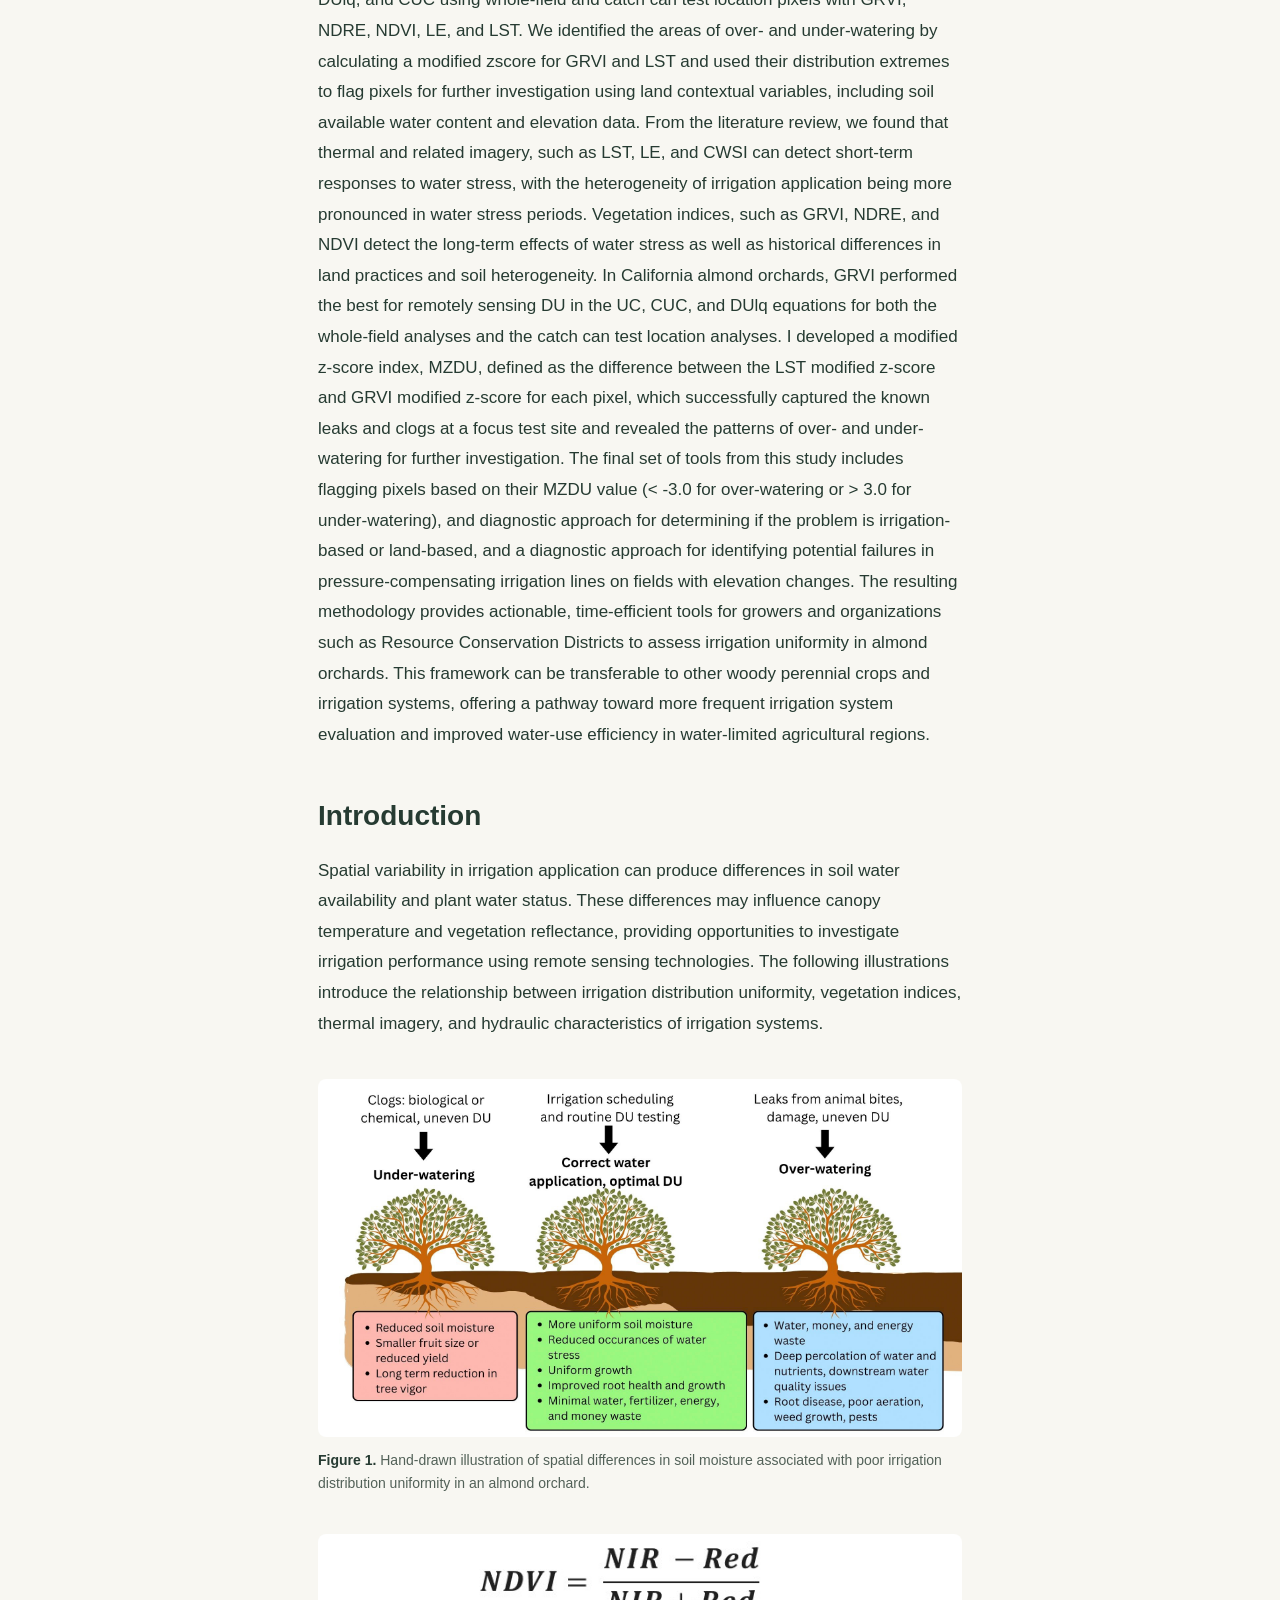
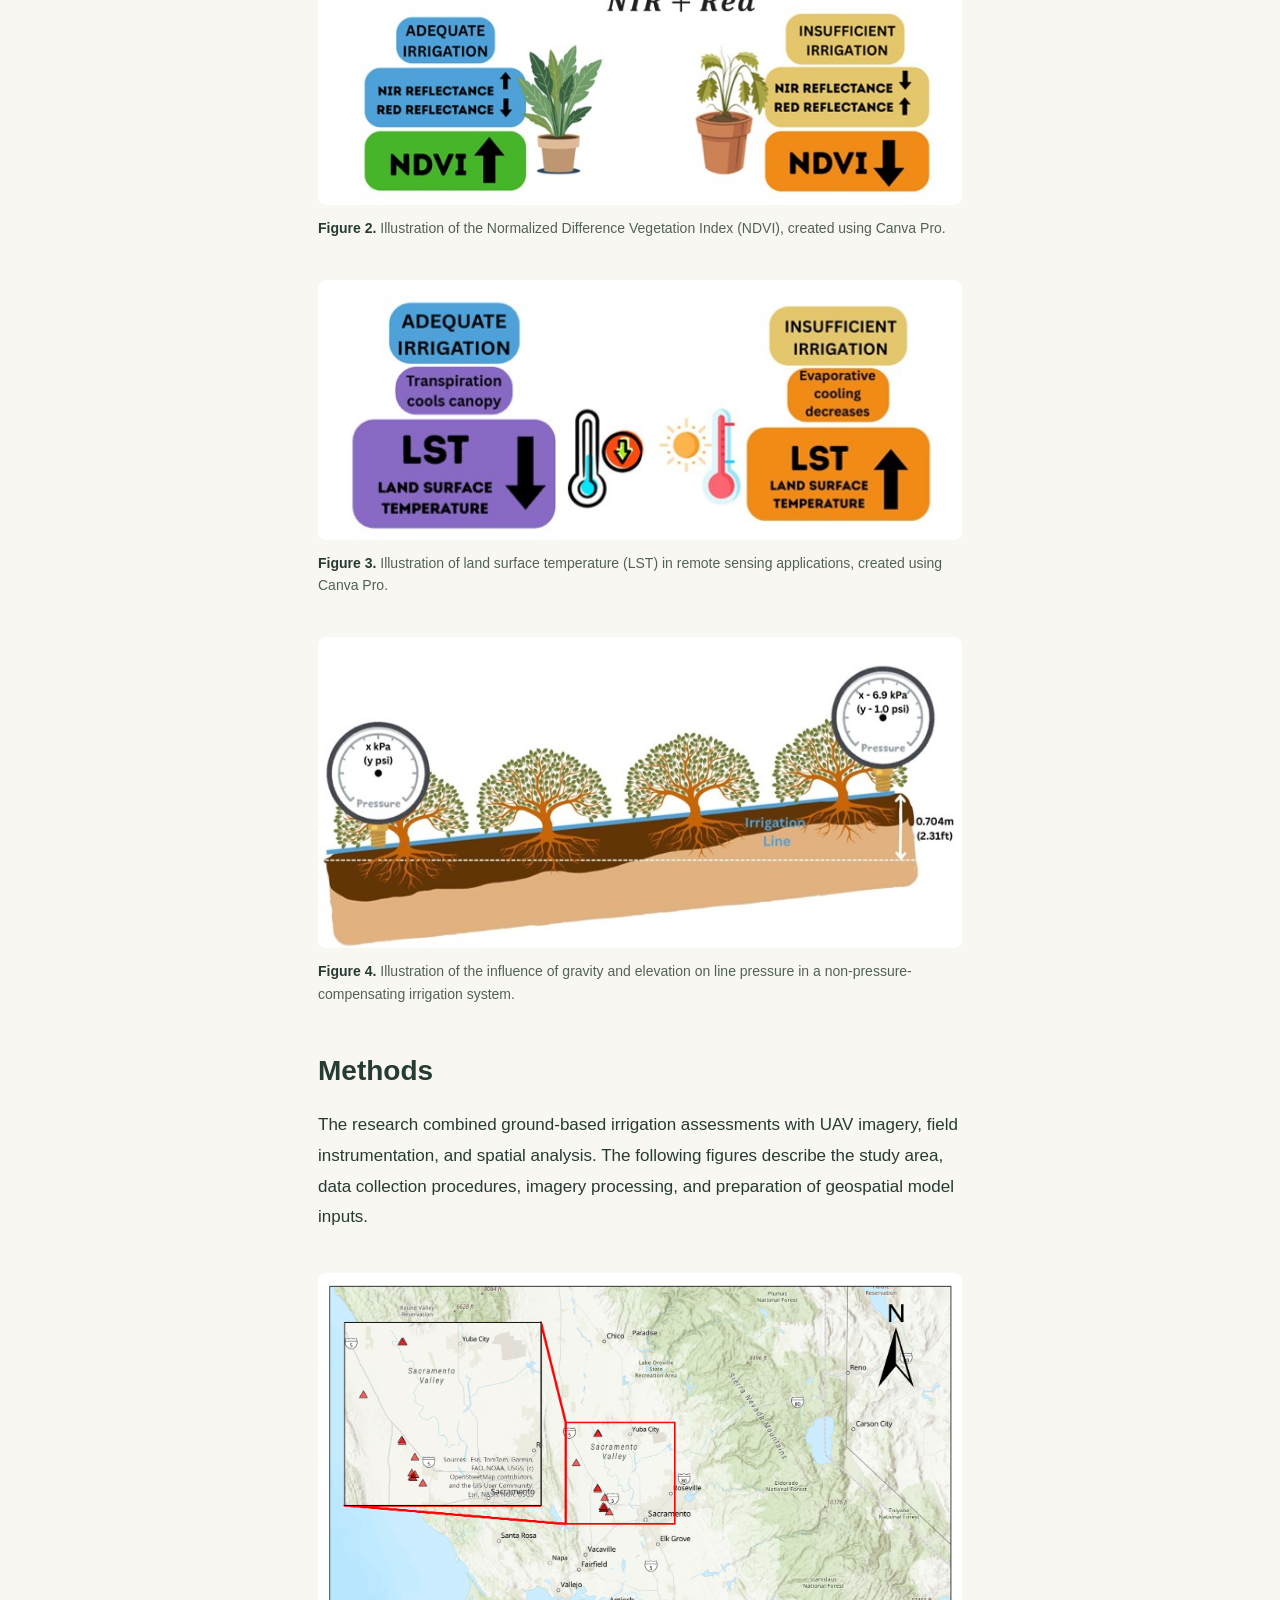
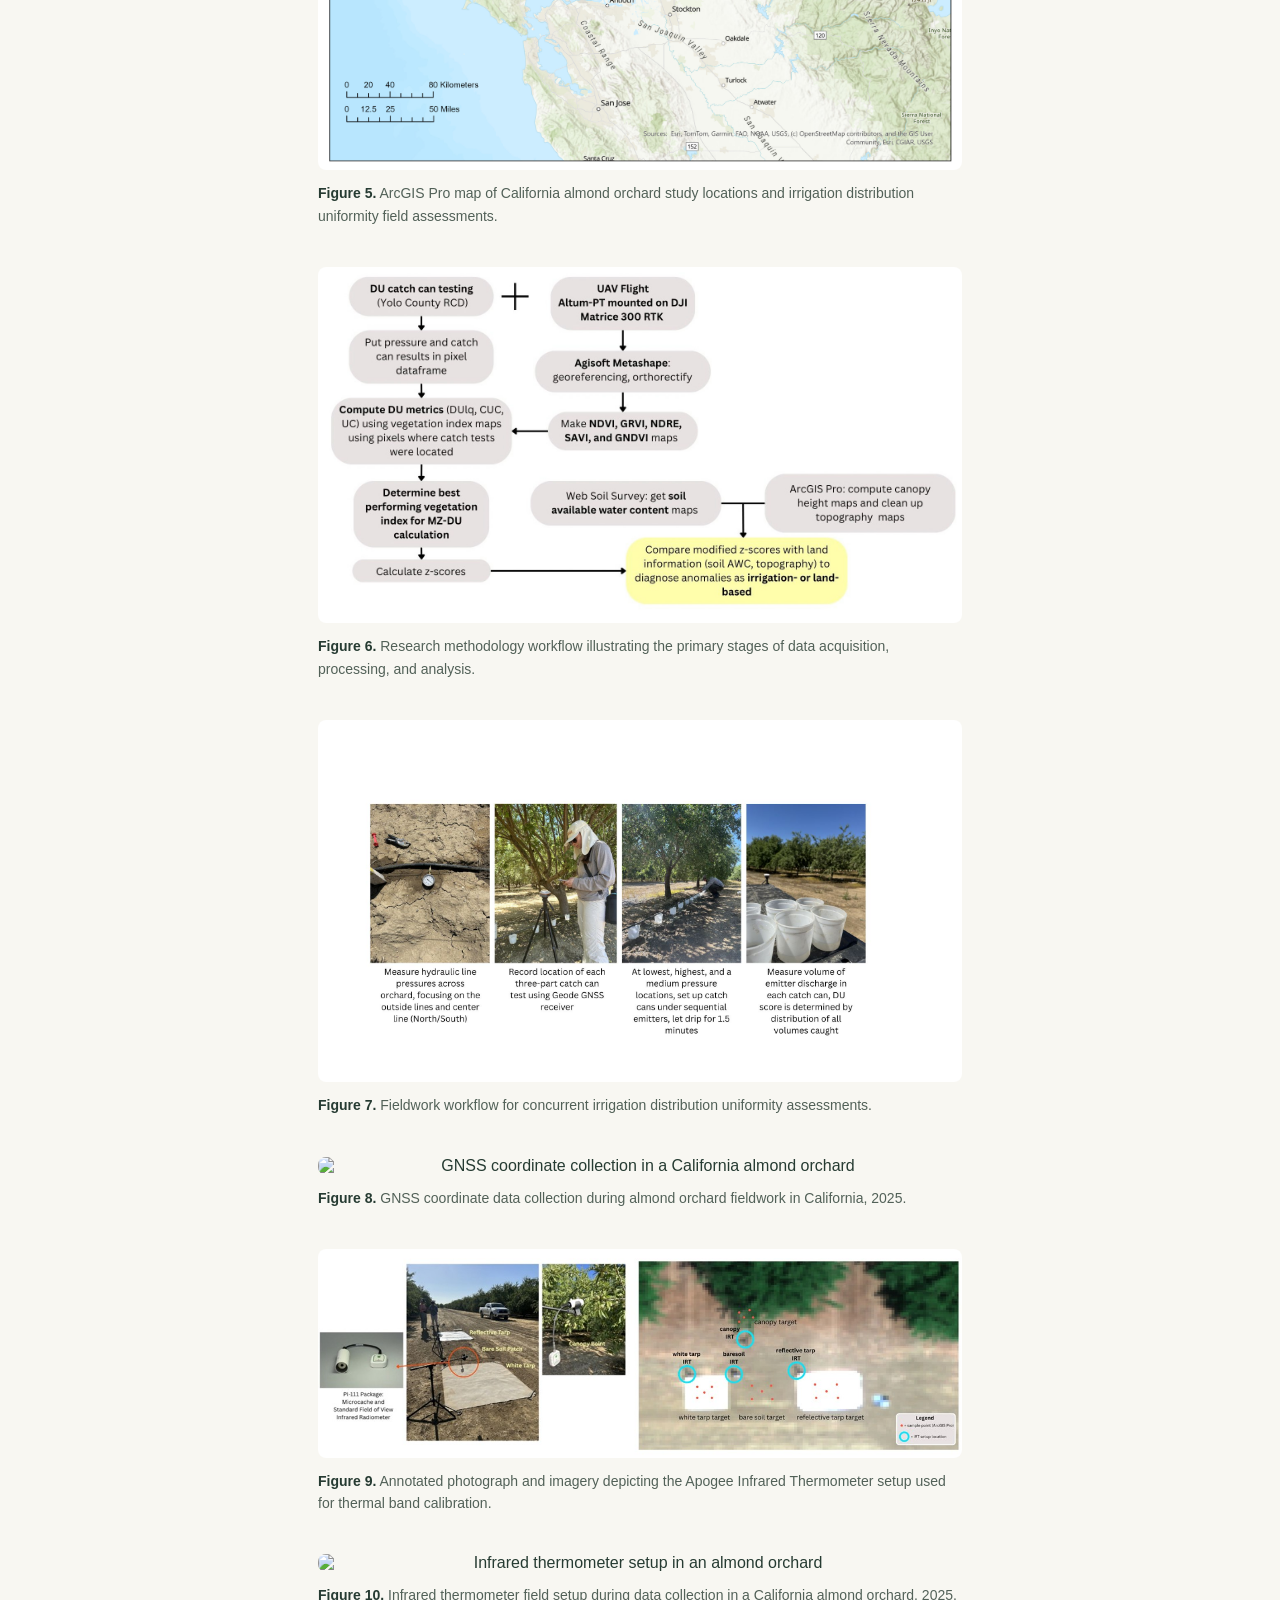
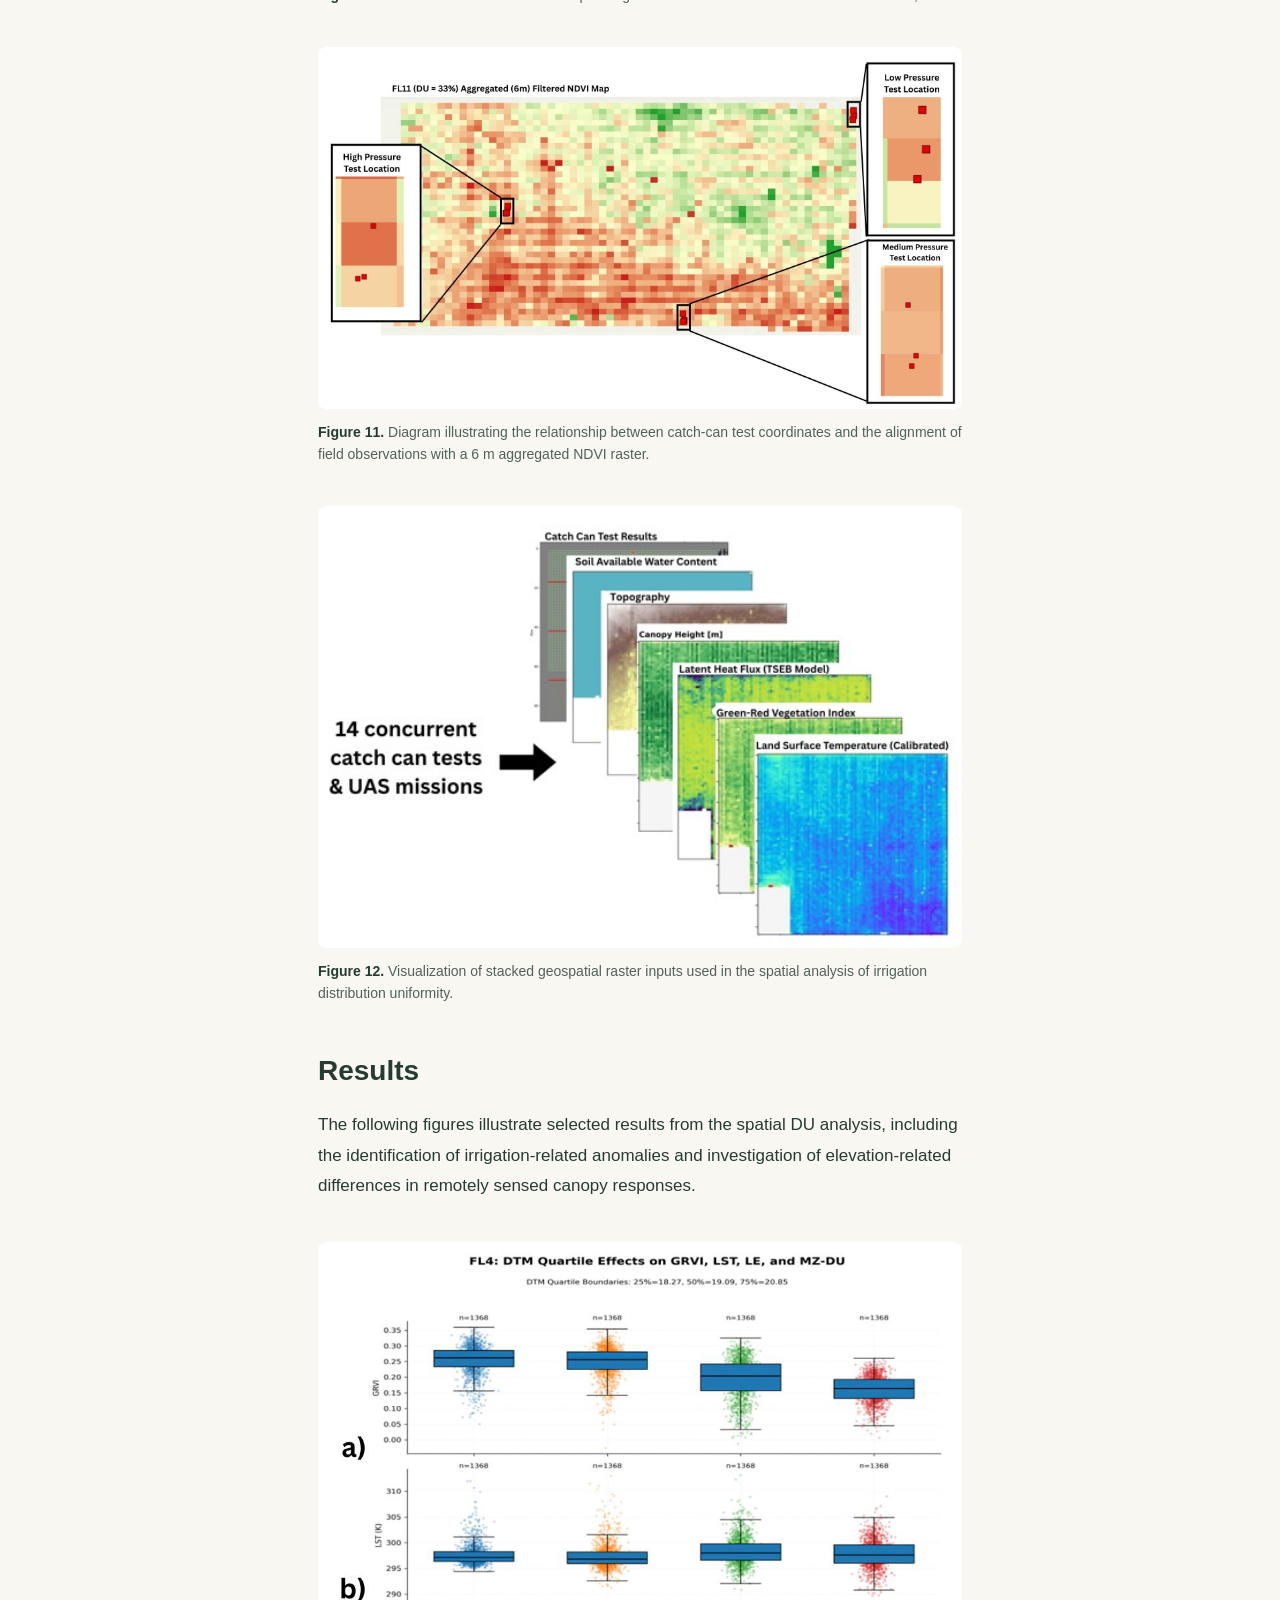
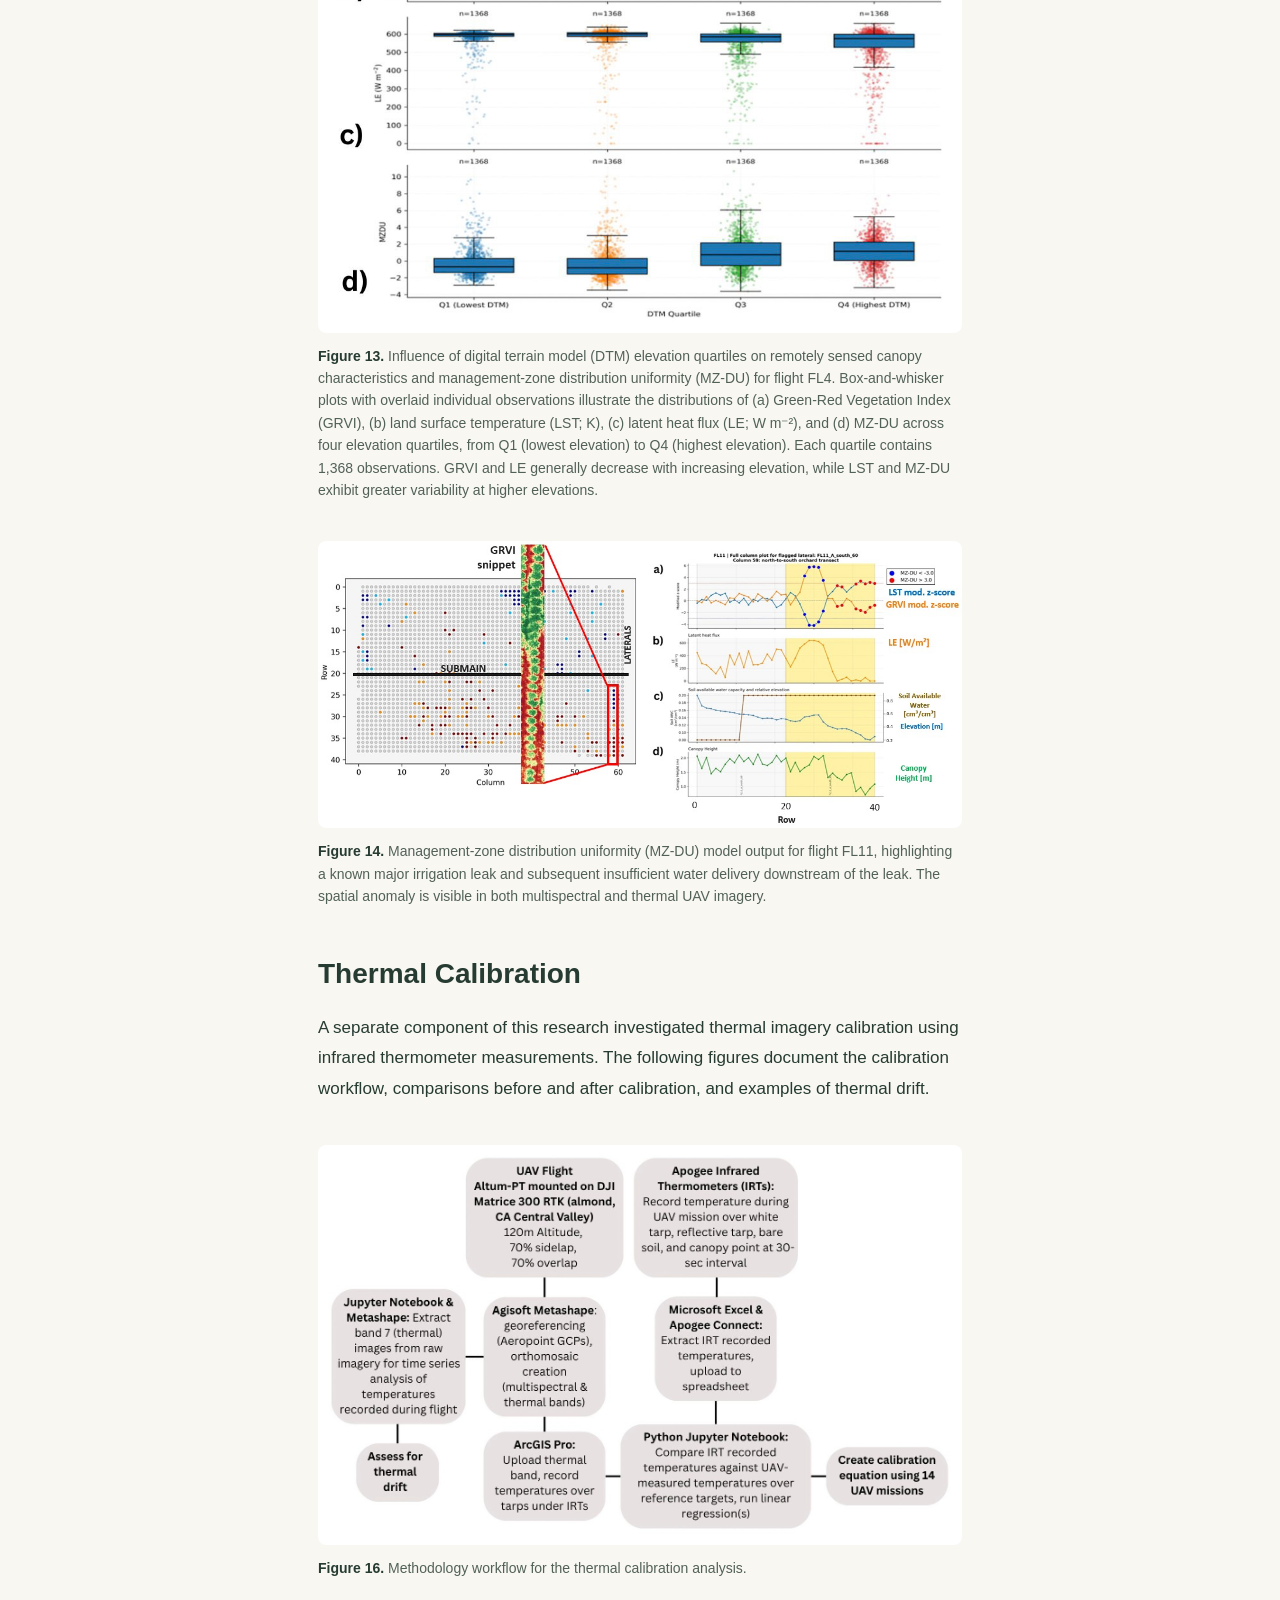
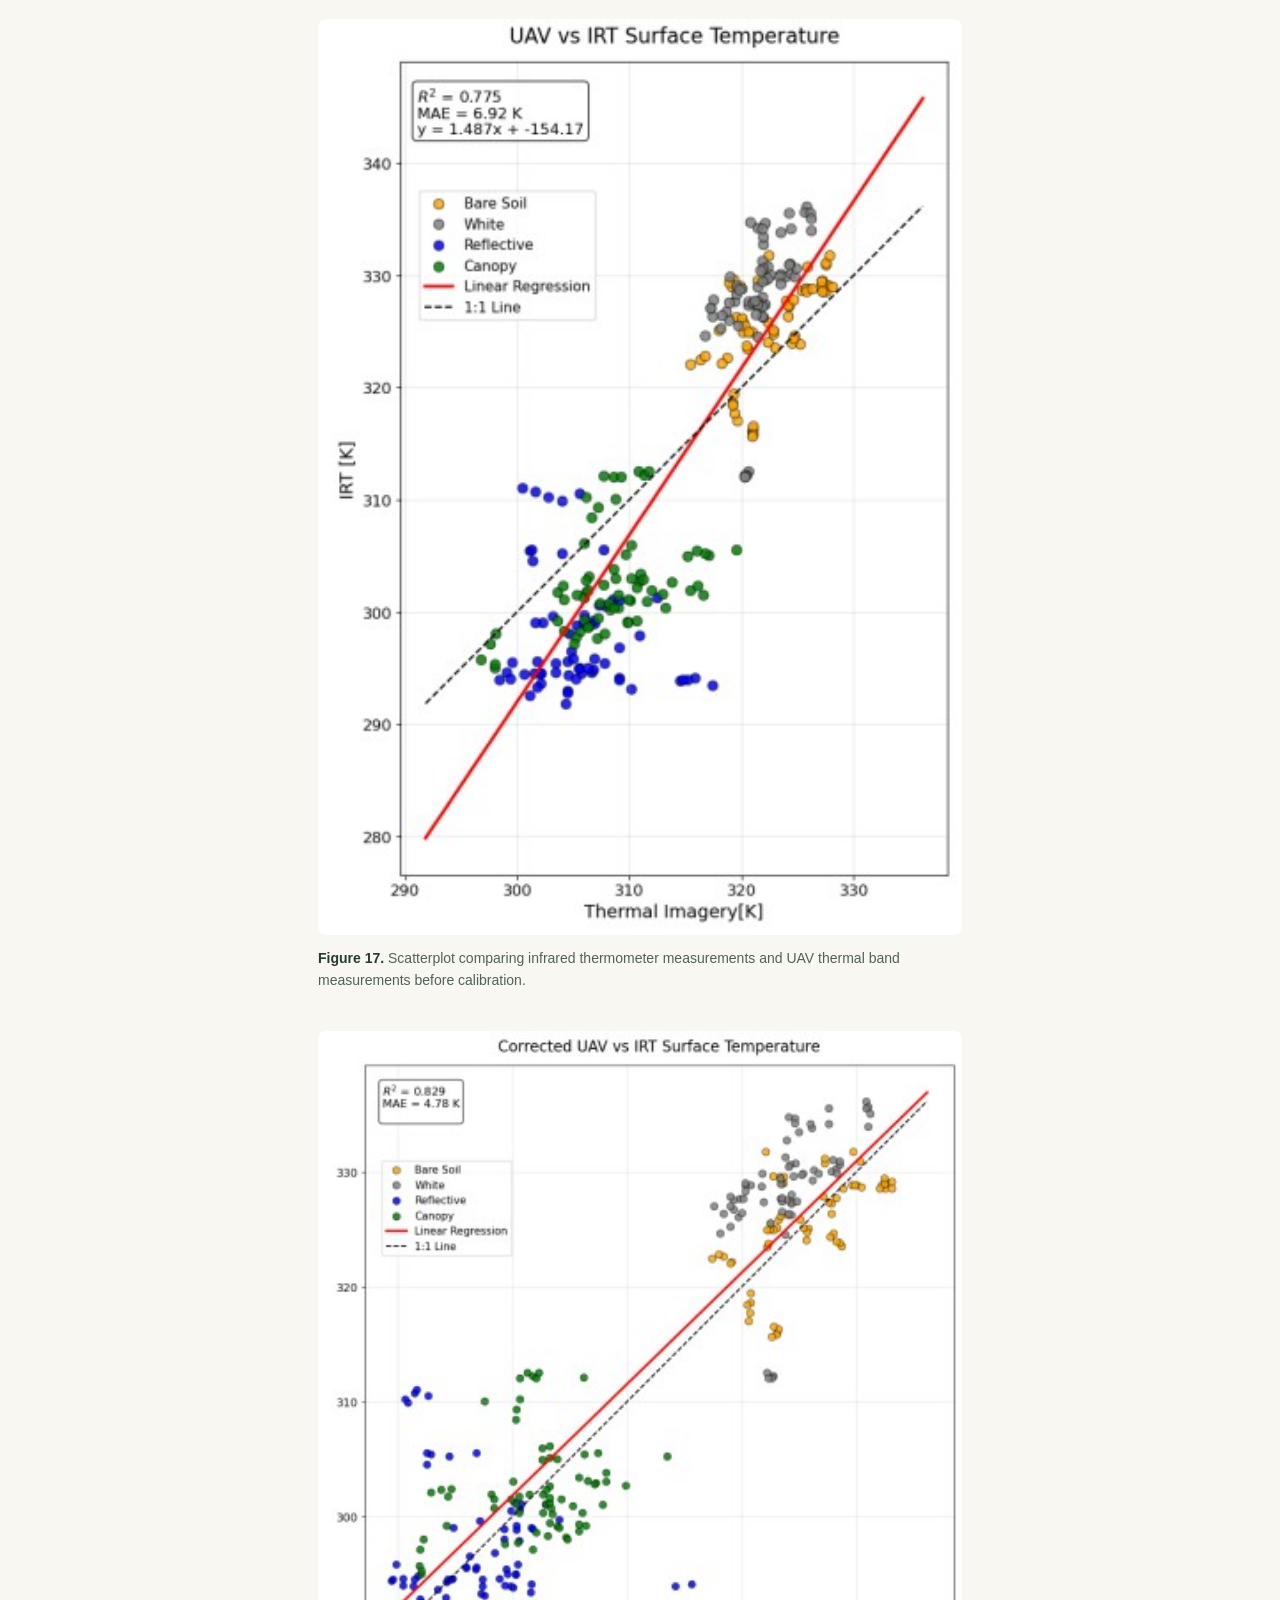
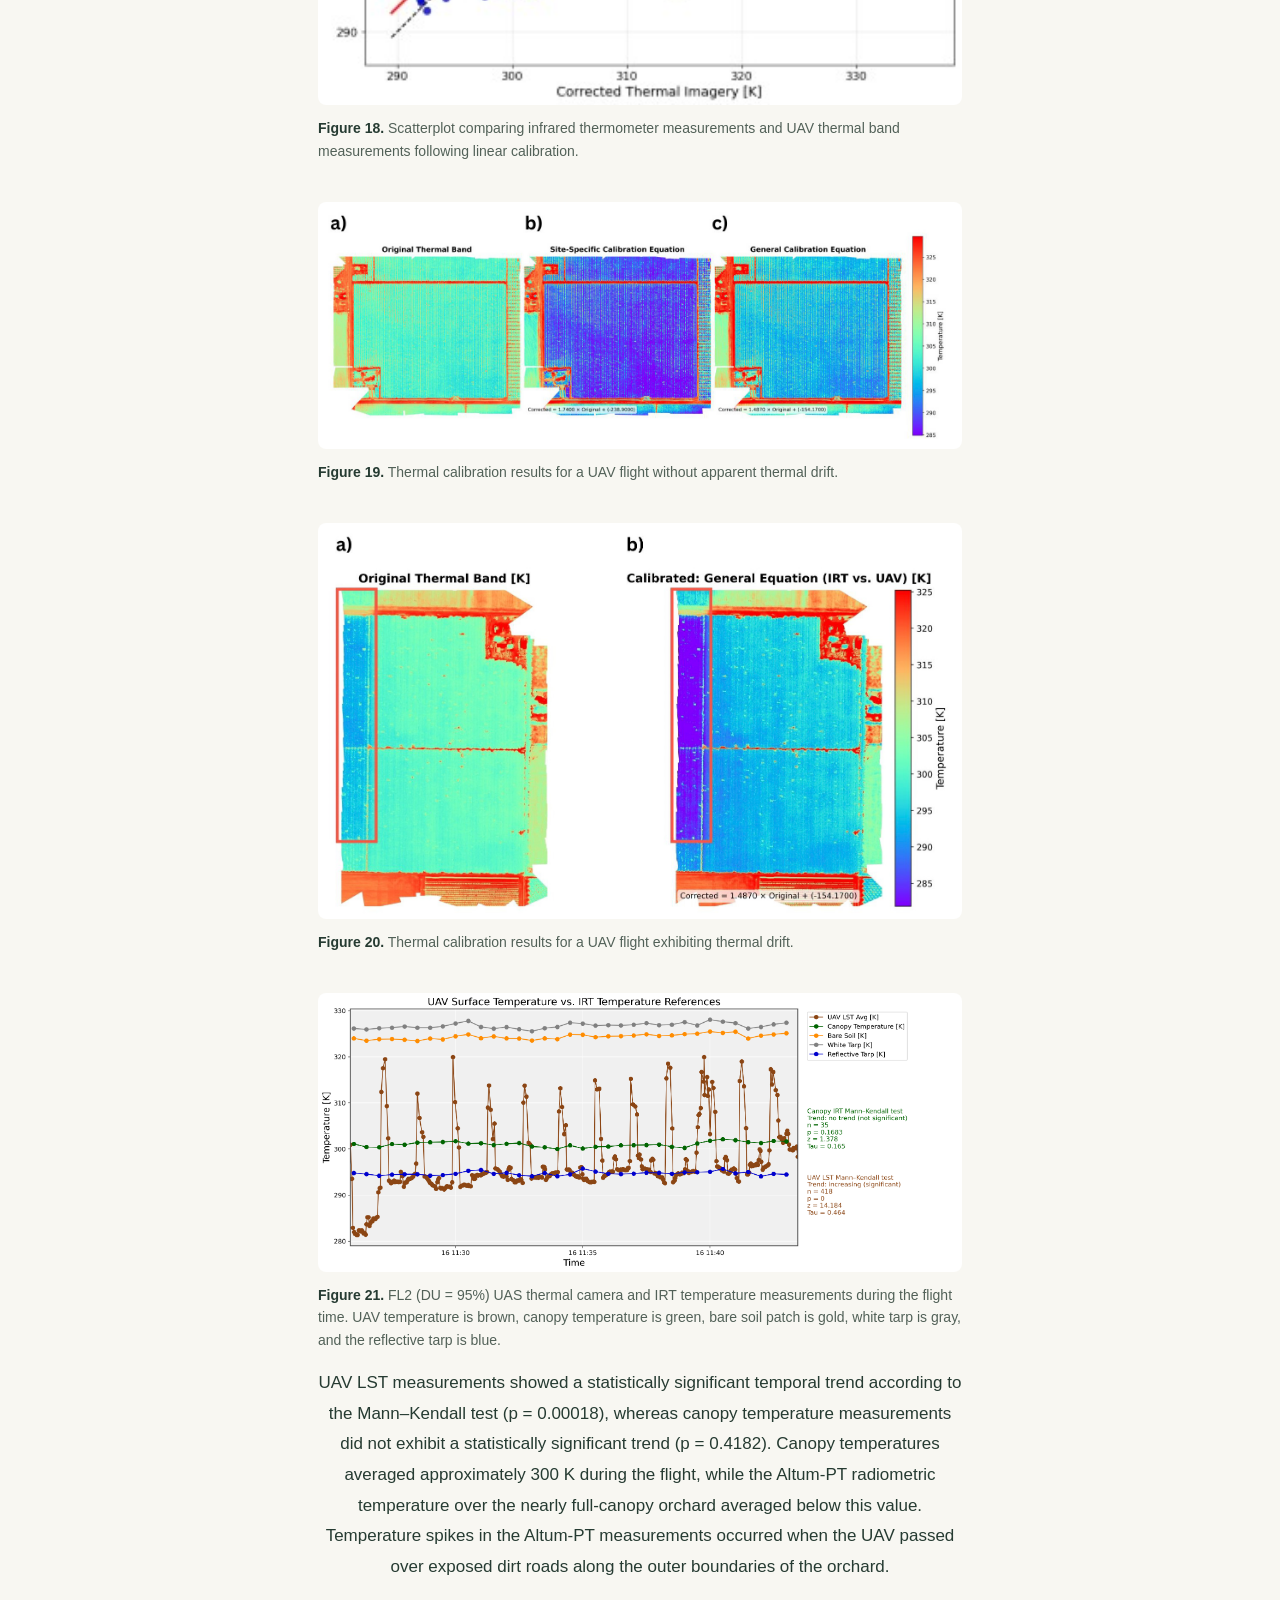
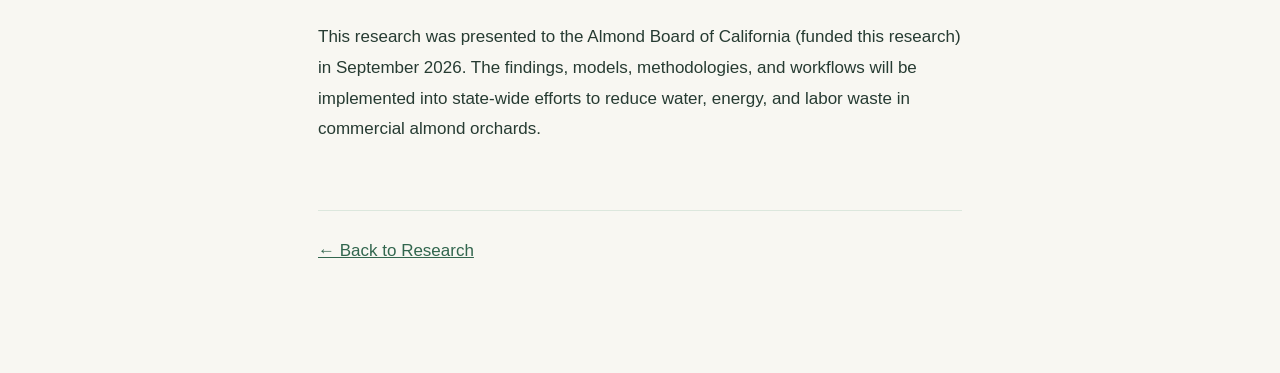
==== commit 107ed71c: "Update almond-irrigation.html" ====
--- a/almond-irrigation.html
+++ b/almond-irrigation.html
@@ -609,6 +609,13 @@
       
       </figure>
 
+        <p>
+        This research was presented to the Almond Board of California (funded
+        this research) in September 2026. The findings, models, methodologies, and 
+        workflows will be implemented into state-wide efforts to reduce water, energy,
+        and labor waste in commercial almond orchards.
+      </p>
+
       <!-- BACK TO RESEARCH -->
 
       <p class="project-back-link">
